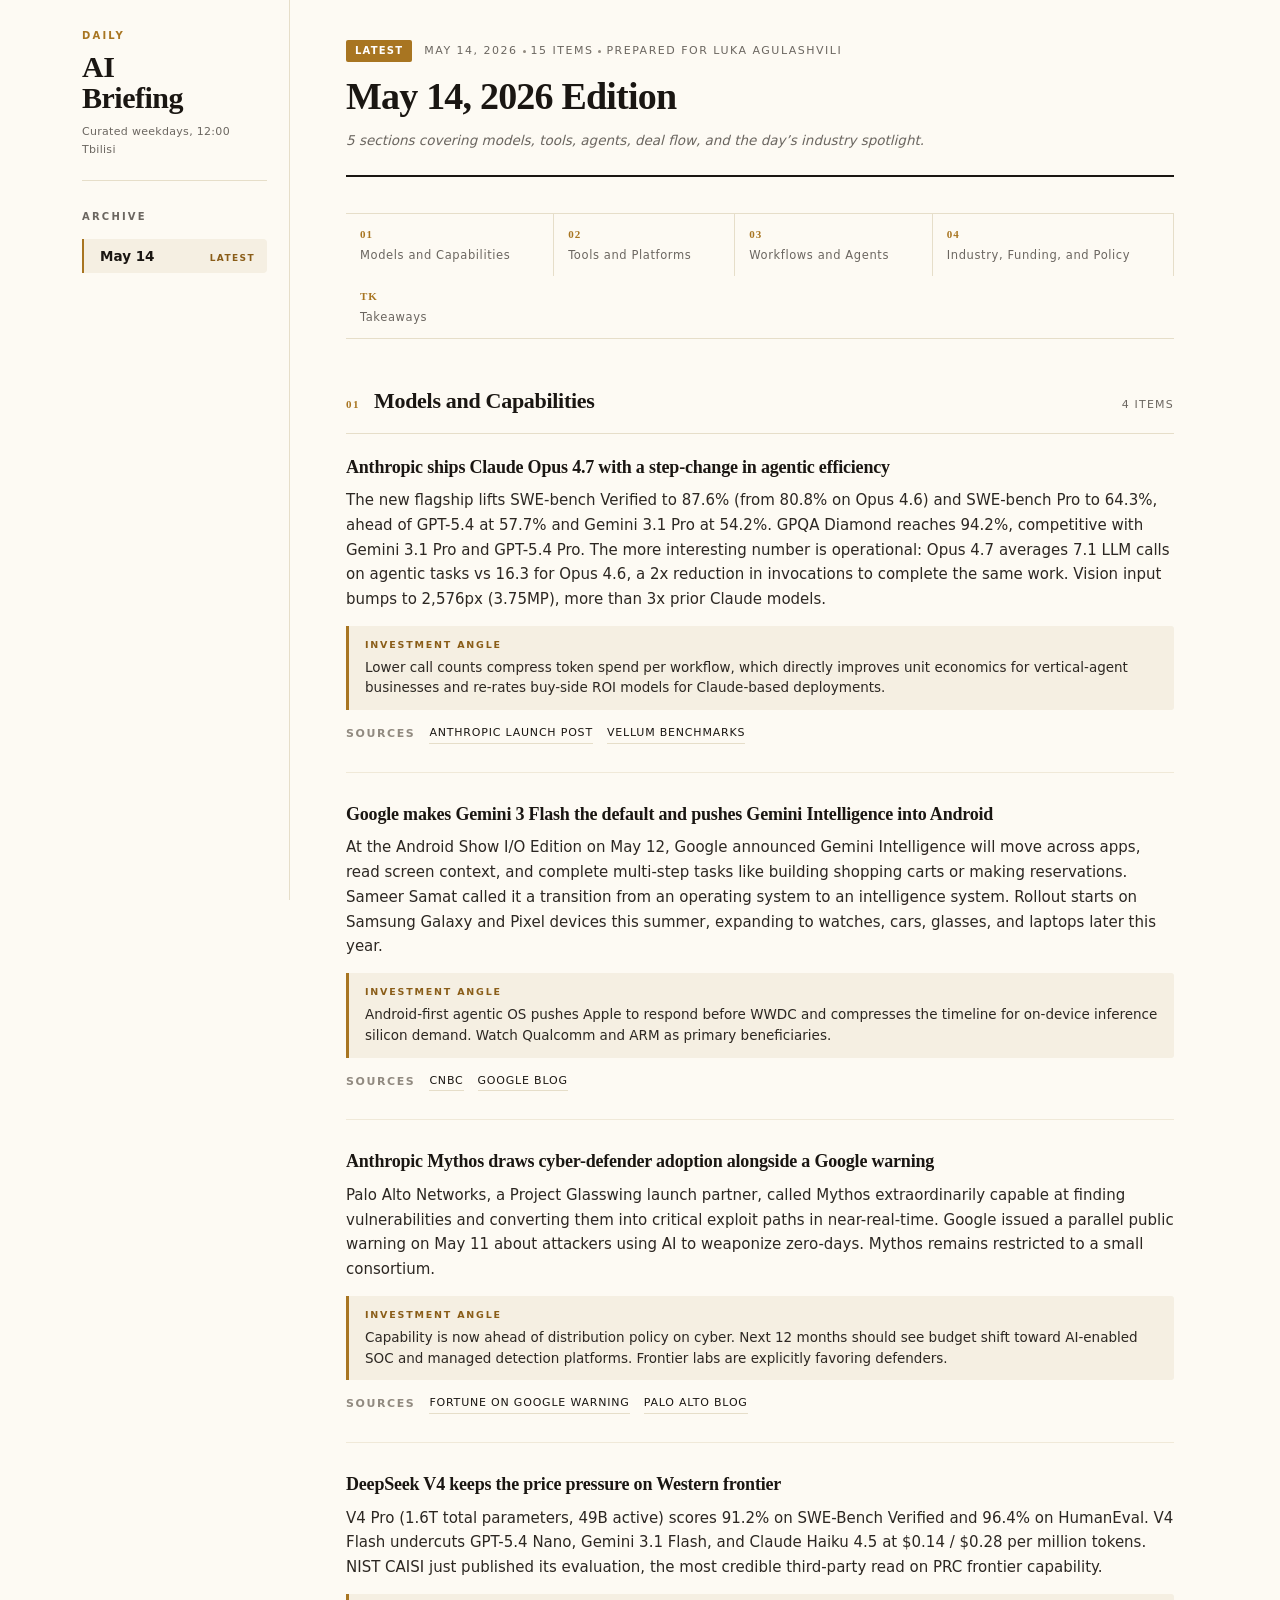
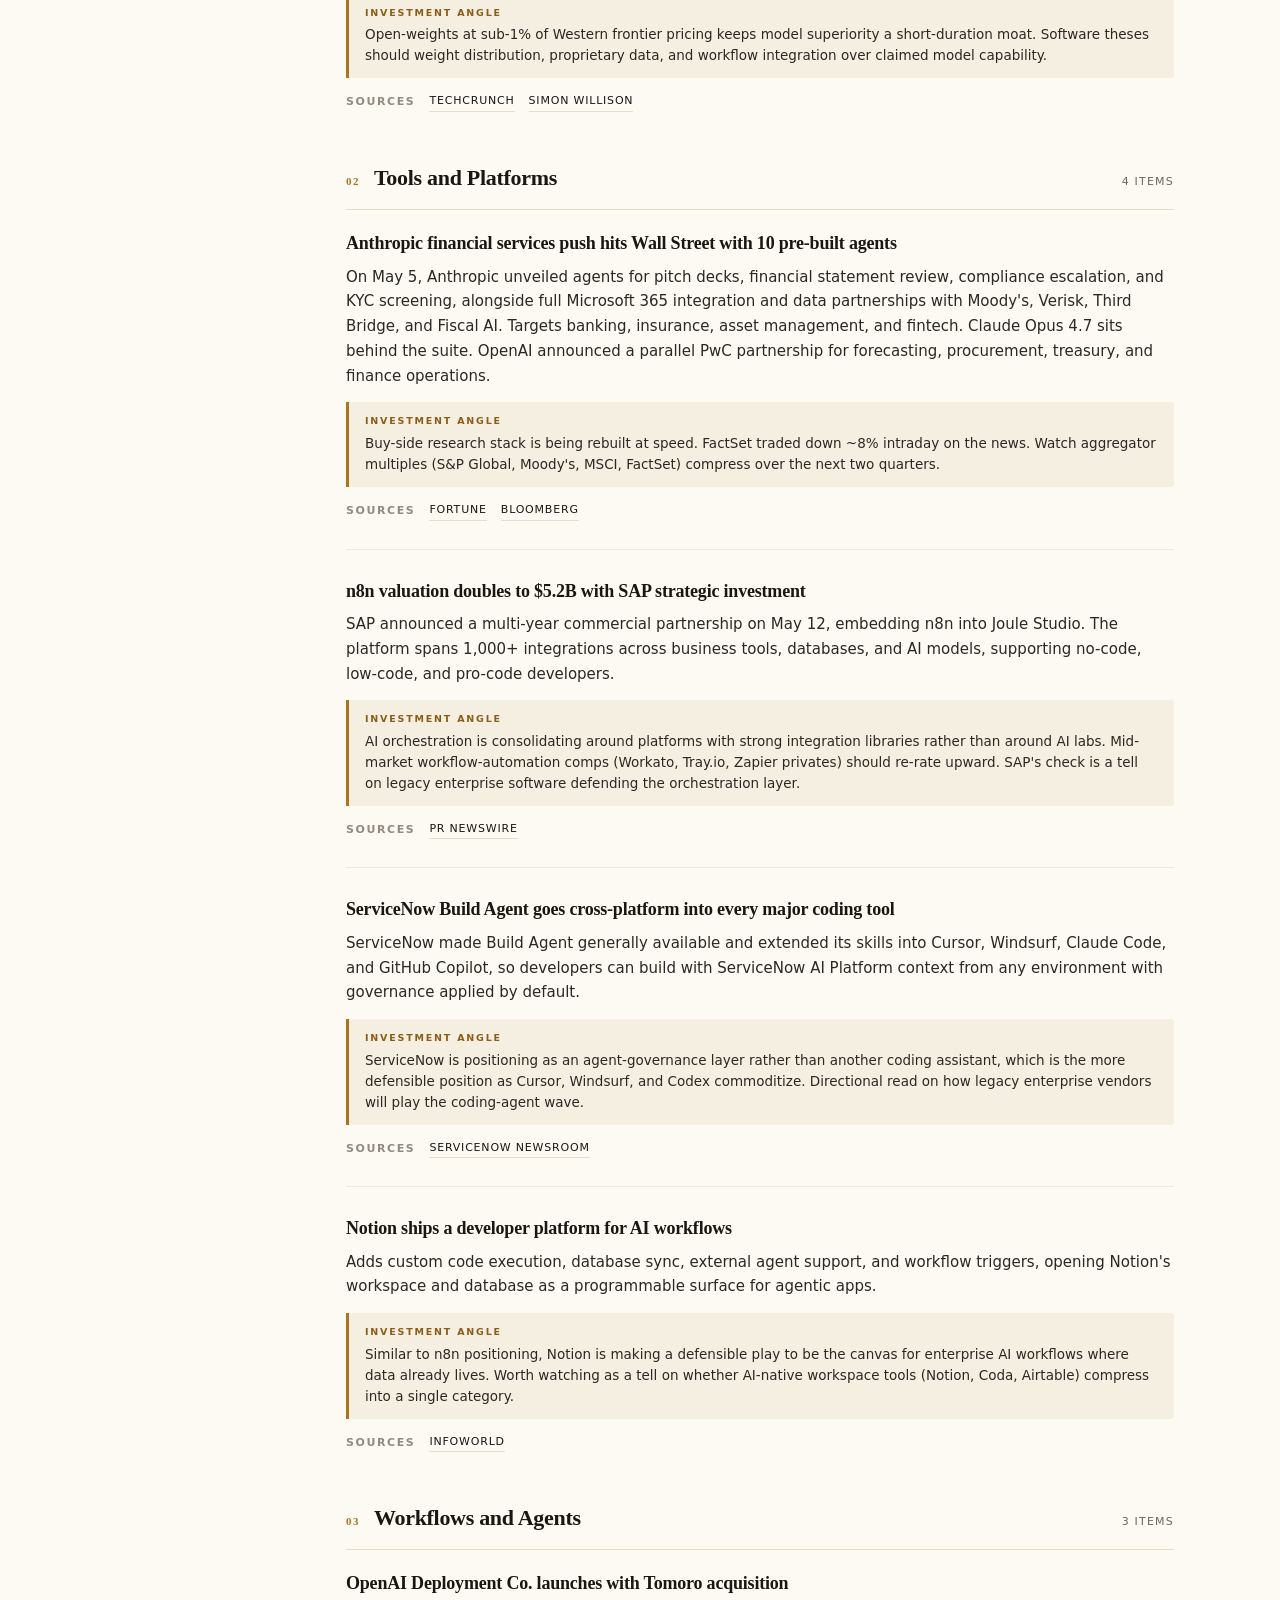
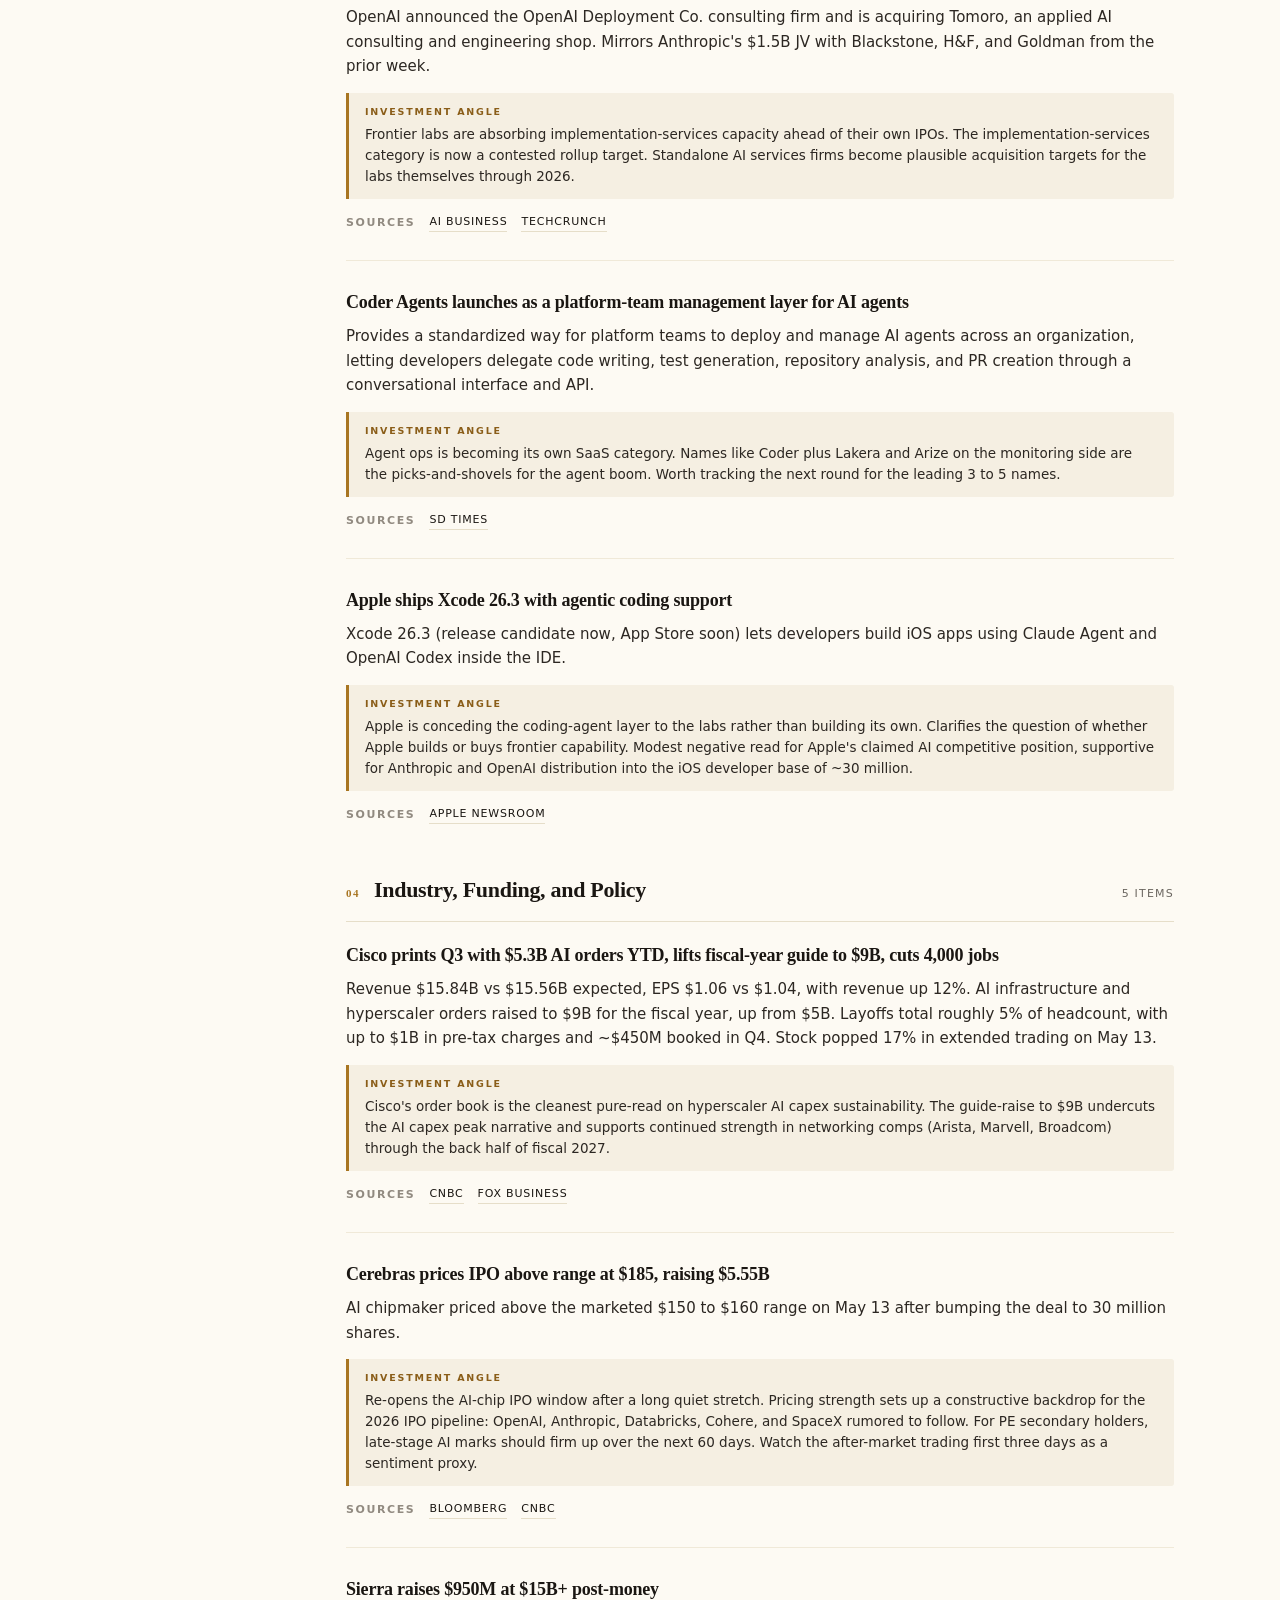
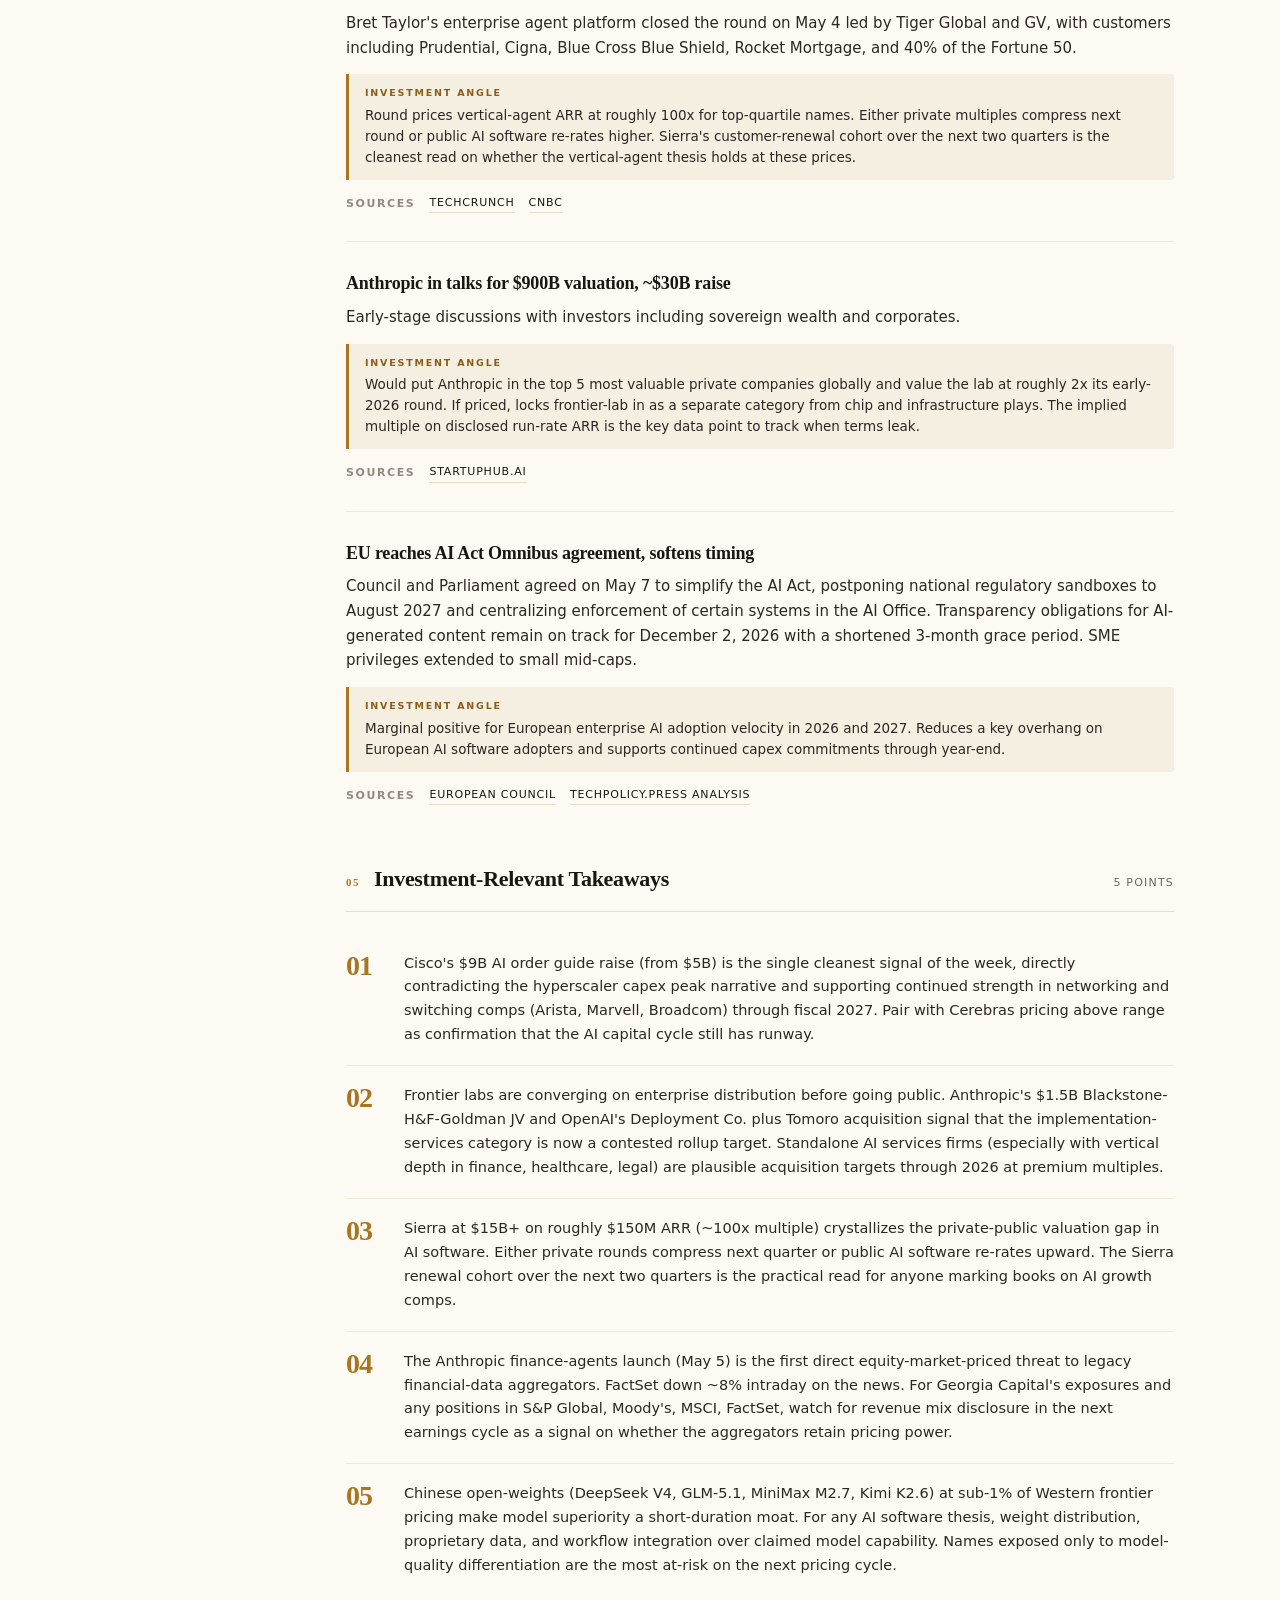
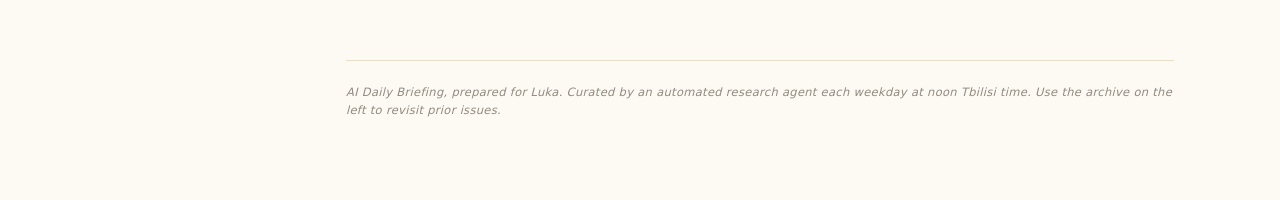
==== index.html @ 4b414570 "Daily AI briefing 2026-05-14 and consolidate repo into scheduled task folder" ====
<!DOCTYPE html><script type="application/json" id="cowork-artifact-meta">
{
  "name": "Ai Daily Briefing",
  "schemaVersion": 1,
  "description": "Live AI Daily Briefing for Luka, Georgia Capital. Renders the most recent briefing (currently May 14, 2026) with sections for Models, Tools, Workflows, Industry/Funding/Policy, and Investment Takeaways. Designed to be updated in-place by the daily scheduled task."
}
</script>
<html lang="en">
<head>
<meta charset="utf-8">
<meta name="viewport" content="width=device-width, initial-scale=1, viewport-fit=cover">
<title>AI Daily Briefing</title>
<style>
:root {
  color-scheme: light;
  --ink: #1a1612;
  --ink-soft: #2c2722;
  --muted: #6b6660;
  --muted-2: #918a80;
  --paper: #fdfaf3;
  --paper-2: #f5efe2;
  --paper-3: #ebe3d0;
  --line: #e6dec9;
  --line-soft: #f0e9d8;
  --accent: #a87521;
  --accent-strong: #8a5d18;
  --accent-soft: #f5e9cf;
  --spotlight-bg: #1a1612;
  --spotlight-ink: #f5efe2;
  --spotlight-muted: #b8b0a0;
  --serif: "Iowan Old Style", "Charter", "Georgia", "Times New Roman", serif;
  --sans: -apple-system, BlinkMacSystemFont, "Segoe UI", "Inter", system-ui, sans-serif;
}
* { box-sizing: border-box; }
html, body { margin: 0; padding: 0; }
body {
  background: var(--paper);
  color: var(--ink);
  font-family: var(--sans);
  font-size: 15px;
  line-height: 1.6;
  -webkit-font-smoothing: antialiased;
  -moz-osx-font-smoothing: grayscale;
}

/* ============================================================
   LAYOUT
   ============================================================ */
.layout {
  display: grid;
  grid-template-columns: 240px 1fr;
  min-height: 100vh;
  max-width: 1180px;
  margin: 0 auto;
}
.sidebar {
  position: sticky;
  top: 0;
  align-self: start;
  height: 100vh;
  padding: 28px 22px 28px 32px;
  border-right: 1px solid var(--line);
  background: var(--paper);
  overflow-y: auto;
}
.main {
  padding: 40px 56px 80px;
  min-width: 0;
}
@media (max-width: 820px) {
  .layout { grid-template-columns: 1fr; }
  .sidebar {
    position: static;
    height: auto;
    border-right: none;
    border-bottom: 1px solid var(--line);
    padding: 18px 20px 12px;
  }
  .main { padding: 22px 20px 56px; }
  .masthead {
    display: flex;
    align-items: center;
    justify-content: space-between;
    gap: 16px;
    padding-bottom: 14px;
    margin-bottom: 14px;
  }
  .masthead-eyebrow { margin-bottom: 4px; }
  .masthead-title { font-size: 20px; line-height: 1; }
  .masthead-title br { display: none; }
  .masthead-sub { display: none; }
  .archive-label {
    flex-shrink: 0;
    margin-bottom: 0;
    align-self: center;
  }
  .archive-section {
    display: flex;
    align-items: center;
    gap: 14px;
  }
}

/* ============================================================
   MASTHEAD
   ============================================================ */
.masthead {
  margin-bottom: 28px;
  padding-bottom: 22px;
  border-bottom: 1px solid var(--line);
}
.masthead-eyebrow {
  font-size: 10px;
  font-weight: 700;
  letter-spacing: 2.2px;
  text-transform: uppercase;
  color: var(--accent);
  margin-bottom: 8px;
}
.masthead-title {
  font-family: var(--serif);
  font-size: 30px;
  line-height: 1.02;
  font-weight: 700;
  letter-spacing: -0.5px;
  color: var(--ink);
}
.masthead-sub {
  font-size: 11px;
  color: var(--muted);
  margin-top: 10px;
  letter-spacing: 0.3px;
}

/* ============================================================
   ARCHIVE LIST
   ============================================================ */
.archive-label {
  font-size: 10px;
  font-weight: 700;
  letter-spacing: 2.2px;
  text-transform: uppercase;
  color: var(--muted);
  margin-bottom: 14px;
}
.archive-list {
  display: flex;
  flex-direction: column;
  gap: 2px;
}
.chip {
  display: flex;
  align-items: baseline;
  justify-content: space-between;
  gap: 8px;
  padding: 9px 12px 9px 16px;
  background: transparent;
  border: none;
  border-left: 2px solid transparent;
  cursor: pointer;
  color: var(--ink-soft);
  font-family: var(--sans);
  font-size: 13.5px;
  text-align: left;
  transition: all 0.15s ease;
  border-radius: 0 4px 4px 0;
}
.chip:hover {
  background: var(--paper-2);
  color: var(--ink);
}
.chip.active {
  background: var(--paper-2);
  border-left-color: var(--accent);
  color: var(--ink);
  font-weight: 600;
}
.chip-date { font-variant-numeric: tabular-nums; }
.chip-tag {
  font-size: 9px;
  letter-spacing: 1.4px;
  text-transform: uppercase;
  color: var(--accent);
  font-weight: 700;
}
.chip.active .chip-tag { color: var(--accent-strong); }
@media (max-width: 820px) {
  .archive-list {
    flex-direction: row;
    flex-wrap: nowrap;
    overflow-x: auto;
    -webkit-overflow-scrolling: touch;
    scrollbar-width: none;
    gap: 2px;
    margin: 0 -20px;
    padding: 0 20px 4px;
  }
  .archive-list::-webkit-scrollbar { display: none; }
  .chip {
    flex-shrink: 0;
    border-left: none;
    border-bottom: 2px solid transparent;
    border-radius: 0;
    padding: 8px 12px;
    min-height: 40px;
    background: transparent;
    gap: 6px;
  }
  .chip:hover { background: transparent; }
  .chip.active {
    border-left: none;
    border-bottom-color: var(--accent);
    background: transparent;
  }
}

/* ============================================================
   ISSUE HEADER
   ============================================================ */
.issue-header {
  margin-bottom: 36px;
  padding-bottom: 24px;
  border-bottom: 2px solid var(--ink);
}
.issue-eyebrow {
  display: flex;
  align-items: center;
  gap: 12px;
  font-size: 11px;
  letter-spacing: 1.5px;
  text-transform: uppercase;
  color: var(--muted);
  margin-bottom: 14px;
}
.badge {
  display: inline-block;
  background: var(--accent);
  color: #fff;
  padding: 3px 9px;
  border-radius: 2px;
  font-size: 10px;
  font-weight: 700;
  letter-spacing: 1.2px;
  text-transform: uppercase;
}
.badge.archive { background: var(--muted-2); }
.dot {
  display: inline-block;
  width: 3px;
  height: 3px;
  background: var(--muted-2);
  border-radius: 50%;
  vertical-align: middle;
}
.issue-title {
  font-family: var(--serif);
  font-size: 38px;
  line-height: 1.1;
  letter-spacing: -0.8px;
  font-weight: 700;
  color: var(--ink);
  margin: 0;
}
.issue-sub {
  margin-top: 12px;
  color: var(--muted);
  font-size: 13.5px;
  font-style: italic;
}

/* ============================================================
   TABLE OF CONTENTS
   ============================================================ */
.toc {
  display: flex;
  flex-wrap: wrap;
  gap: 0;
  margin-bottom: 44px;
  padding: 0;
  border-top: 1px solid var(--line);
  border-bottom: 1px solid var(--line);
}
.toc-link {
  flex: 1 1 auto;
  min-width: 140px;
  padding: 12px 14px;
  font-size: 11.5px;
  letter-spacing: 0.6px;
  color: var(--muted);
  text-decoration: none;
  border-right: 1px solid var(--line);
  transition: all 0.15s ease;
  position: relative;
}
.toc-link:last-child { border-right: none; }
.toc-link:hover {
  background: var(--paper-2);
  color: var(--ink);
}
.toc-num {
  display: block;
  font-family: var(--serif);
  font-size: 11px;
  font-weight: 700;
  color: var(--accent);
  letter-spacing: 1px;
  margin-bottom: 2px;
}
.toc-text { color: inherit; font-weight: 500; }

/* ============================================================
   SECTIONS
   ============================================================ */
.section {
  margin-bottom: 48px;
  scroll-margin-top: 20px;
}
.section-head {
  display: flex;
  align-items: baseline;
  gap: 14px;
  margin-bottom: 22px;
  padding-bottom: 14px;
  border-bottom: 1px solid var(--line);
}
.section-num {
  font-family: var(--serif);
  font-size: 11px;
  font-weight: 700;
  letter-spacing: 1.5px;
  color: var(--accent);
}
.section-title {
  font-family: var(--serif);
  font-size: 22px;
  font-weight: 700;
  letter-spacing: -0.3px;
  color: var(--ink);
  margin: 0;
  flex: 1;
  min-width: 0;
}
.section-count {
  font-family: var(--sans);
  font-size: 11px;
  font-weight: 500;
  letter-spacing: 1.2px;
  text-transform: uppercase;
  color: var(--muted);
}

/* ============================================================
   ITEMS
   ============================================================ */
.item {
  margin-bottom: 30px;
  padding-bottom: 28px;
  border-bottom: 1px solid var(--line-soft);
}
.item:last-child {
  border-bottom: none;
  margin-bottom: 0;
  padding-bottom: 0;
}
.item-headline {
  font-family: var(--serif);
  font-size: 18px;
  line-height: 1.25;
  font-weight: 700;
  letter-spacing: -0.2px;
  color: var(--ink);
  margin-bottom: 10px;
}
.item-summary {
  color: var(--ink-soft);
  font-size: 15px;
  line-height: 1.65;
  margin-bottom: 14px;
}
.angle {
  background: var(--paper-2);
  border-left: 3px solid var(--accent);
  padding: 12px 16px;
  font-size: 13.5px;
  line-height: 1.55;
  color: var(--ink-soft);
  border-radius: 0 3px 3px 0;
}
.angle-label {
  display: block;
  font-size: 9.5px;
  font-weight: 700;
  letter-spacing: 1.8px;
  text-transform: uppercase;
  color: var(--accent-strong);
  margin-bottom: 4px;
}
.sources {
  margin-top: 14px;
  font-size: 11px;
  letter-spacing: 0.8px;
  text-transform: uppercase;
  color: var(--muted);
  display: flex;
  flex-wrap: wrap;
  gap: 14px;
  align-items: center;
}
.sources-label {
  font-weight: 700;
  letter-spacing: 1.6px;
  color: var(--muted-2);
}
.sources a {
  color: var(--ink);
  text-decoration: none;
  border-bottom: 1px solid var(--line);
  padding-bottom: 1px;
  transition: all 0.15s ease;
}
.sources a:hover {
  color: var(--accent);
  border-bottom-color: var(--accent);
}

/* ============================================================
   INDUSTRY SPOTLIGHT
   ============================================================ */
.spotlight-wrap {
  margin: 56px -24px 56px;
  padding: 44px 56px 48px;
  background: var(--spotlight-bg);
  color: var(--spotlight-ink);
  border-radius: 6px;
  position: relative;
  scroll-margin-top: 20px;
}
@media (max-width: 820px) {
  .spotlight-wrap {
    margin: 36px -20px 36px;
    padding: 28px 24px 32px;
    border-radius: 0;
  }
  .spotlight-industry { font-size: 28px; }
  .spotlight-body { font-size: 15px; line-height: 1.65; }
  .spotlight-body p:first-of-type::first-letter { font-size: 42px; }
}
.spotlight-eyebrow {
  display: flex;
  align-items: center;
  gap: 10px;
  font-size: 11px;
  letter-spacing: 2px;
  text-transform: uppercase;
  color: var(--accent-soft);
  font-weight: 700;
  margin-bottom: 14px;
}
.spotlight-eyebrow::after {
  content: "";
  flex: 1;
  height: 1px;
  background: rgba(245, 233, 207, 0.2);
}
.spotlight-industry {
  font-family: var(--serif);
  font-size: 36px;
  line-height: 1.1;
  font-weight: 700;
  letter-spacing: -0.6px;
  color: var(--paper);
  margin: 0 0 10px;
}
.spotlight-meta {
  font-size: 12px;
  letter-spacing: 0.4px;
  color: var(--spotlight-muted);
  font-style: italic;
  margin-bottom: 28px;
}
.spotlight-body {
  font-family: var(--serif);
  font-size: 16px;
  line-height: 1.7;
  color: var(--spotlight-ink);
  max-width: 640px;
}
.spotlight-body p { margin: 0 0 16px; }
.spotlight-body p:last-child { margin-bottom: 0; }
.spotlight-body p:first-of-type::first-letter {
  font-family: var(--serif);
  font-size: 52px;
  line-height: 0.9;
  float: left;
  padding: 4px 10px 0 0;
  color: var(--accent-soft);
  font-weight: 700;
}

/* ============================================================
   TAKEAWAYS
   ============================================================ */
.takeaways-wrap { margin-top: 56px; scroll-margin-top: 20px; }
.takeaway {
  display: flex;
  gap: 18px;
  padding: 18px 0;
  border-bottom: 1px solid var(--line-soft);
}
.takeaway:last-child { border-bottom: none; }
.takeaway-num {
  flex-shrink: 0;
  font-family: var(--serif);
  font-size: 28px;
  font-weight: 700;
  color: var(--accent);
  line-height: 1;
  width: 40px;
  letter-spacing: -1px;
}
.takeaway-text {
  font-size: 14.5px;
  line-height: 1.65;
  color: var(--ink-soft);
}

/* ============================================================
   FOOTER
   ============================================================ */
.footer {
  margin-top: 64px;
  padding-top: 22px;
  border-top: 1px solid var(--line);
  color: var(--muted-2);
  font-size: 11.5px;
  letter-spacing: 0.3px;
  font-style: italic;
}

/* ============================================================
   EMPTY STATE
   ============================================================ */
.empty {
  text-align: center;
  padding: 80px 20px;
  color: var(--muted);
}

/* ============================================================
   TOC (mobile)
   ============================================================ */
@media (max-width: 820px) {
  .toc {
    flex-wrap: nowrap;
    overflow-x: auto;
    -webkit-overflow-scrolling: touch;
    scrollbar-width: none;
    margin: 0 -20px 28px;
    padding: 0 20px;
    border-left: none;
    border-right: none;
  }
  .toc::-webkit-scrollbar { display: none; }
  .toc-link {
    flex: 0 0 auto;
    min-width: 0;
    padding: 12px 14px 12px 0;
    margin-right: 14px;
    border-right: none;
    border-bottom: 2px solid transparent;
  }
  .toc-link:last-child { margin-right: 20px; }
  .toc-link:hover { background: transparent; border-bottom-color: var(--accent-soft); }
  .toc-num { font-size: 10px; margin-bottom: 1px; }
}

/* ============================================================
   SECTION + ITEM (mobile)
   ============================================================ */
@media (max-width: 820px) {
  .issue-header {
    margin-bottom: 24px;
    padding-bottom: 18px;
  }
  .issue-eyebrow {
    flex-wrap: wrap;
    gap: 8px 10px;
    margin-bottom: 12px;
    font-size: 10.5px;
  }
  .issue-title { font-size: 26px; letter-spacing: -0.4px; }
  .issue-sub { font-size: 13px; }
  .section { margin-bottom: 36px; }
  .section-head {
    gap: 10px;
    padding-bottom: 10px;
    margin-bottom: 18px;
  }
  .section-num { font-size: 10.5px; }
  .section-title { font-size: 19px; letter-spacing: -0.2px; }
  .section-count { font-size: 10px; }
  .item { padding-bottom: 22px; margin-bottom: 22px; }
  .item-headline { font-size: 16.5px; line-height: 1.3; }
  .item-summary { font-size: 14.5px; line-height: 1.6; }
  .angle { font-size: 13px; padding: 11px 14px; }
  .sources { gap: 10px 14px; font-size: 10.5px; }
  .takeaway { padding: 14px 0; gap: 14px; }
  .takeaway-num { font-size: 24px; width: 32px; }
  .takeaway-text { font-size: 13.5px; line-height: 1.6; }
}

/* ============================================================
   PHONE
   ============================================================ */
@media (max-width: 480px) {
  body { font-size: 14.5px; }
  .sidebar { padding: 14px 16px 8px; }
  .main { padding: 18px 16px 48px; }
  .archive-list { margin: 0 -16px; padding: 0 16px 4px; }
  .masthead-title { font-size: 18px; }
  .masthead-eyebrow { font-size: 9.5px; letter-spacing: 2px; }
  .issue-header { margin-bottom: 22px; padding-bottom: 16px; }
  .issue-eyebrow .dot { display: none; }
  .issue-title { font-size: 23px; }
  .issue-sub { font-size: 12.5px; }
  .toc { margin: 0 -16px 24px; padding: 0 16px; }
  .toc-link { padding: 10px 12px 10px 0; margin-right: 12px; }
  .section { margin-bottom: 32px; }
  .section-head { flex-wrap: wrap; }
  .section-count { flex-basis: 100%; order: 3; }
  .section-title { font-size: 18px; }
  .item-headline { font-size: 15.5px; }
  .item-summary { font-size: 14px; }
  .angle { font-size: 12.5px; padding: 10px 12px; }
  .angle-label { font-size: 9px; margin-bottom: 3px; }
  .sources { flex-direction: column; align-items: flex-start; gap: 6px; }
  .spotlight-wrap {
    margin: 28px -16px 28px;
    padding: 22px 18px 26px;
  }
  .spotlight-industry { font-size: 24px; }
  .spotlight-meta { margin-bottom: 20px; font-size: 11.5px; }
  .spotlight-body { font-size: 14.5px; }
  .spotlight-body p:first-of-type::first-letter {
    font-size: 36px;
    padding: 2px 8px 0 0;
  }
  .takeaway { padding: 12px 0; gap: 12px; }
  .takeaway-num { font-size: 22px; width: 28px; }
  .takeaway-text { font-size: 13.5px; }
  .footer { margin-top: 44px; font-size: 10.5px; }
}
</style>
</head>
<body>
<div class="layout">

  <aside class="sidebar">
    <div class="masthead">
      <div class="masthead-eyebrow">Daily</div>
      <div class="masthead-title">AI<br>Briefing</div>
      <div class="masthead-sub">Curated weekdays, 12:00 Tbilisi</div>
    </div>
    <div class="archive-section">
      <div class="archive-label">Archive</div>
      <div id="chips" class="archive-list"></div>
    </div>
  </aside>

  <main class="main">
    <header class="issue-header">
      <div class="issue-eyebrow">
        <span class="badge" id="badge">Latest</span>
        <span id="meta-text">Loading...</span>
      </div>
      <h1 class="issue-title" id="issue-title">AI Daily Briefing</h1>
      <div class="issue-sub" id="issue-sub"></div>
    </header>

    <nav id="toc" class="toc"></nav>

    <div id="briefing"></div>

    <footer class="footer">
      AI Daily Briefing, prepared for Luka. Curated by an automated research agent each weekday at noon Tbilisi time. Use the archive on the left to revisit prior issues.
    </footer>
  </main>

</div>

<script>
// === BRIEFINGS_DATA_START ===
// Each daily run prepends a new entry to this array. Newest first.
const briefings = [
  {
    date: "2026-05-14",
    display_date: "May 14, 2026",
    prepared_for: "Luka Agulashvili",
    item_count: 15,
    sections: [
      {
        title: "Models and Capabilities",
        items: [
          {
            headline: "Anthropic ships Claude Opus 4.7 with a step-change in agentic efficiency",
            summary: "The new flagship lifts SWE-bench Verified to 87.6% (from 80.8% on Opus 4.6) and SWE-bench Pro to 64.3%, ahead of GPT-5.4 at 57.7% and Gemini 3.1 Pro at 54.2%. GPQA Diamond reaches 94.2%, competitive with Gemini 3.1 Pro and GPT-5.4 Pro. The more interesting number is operational: Opus 4.7 averages 7.1 LLM calls on agentic tasks vs 16.3 for Opus 4.6, a 2x reduction in invocations to complete the same work. Vision input bumps to 2,576px (3.75MP), more than 3x prior Claude models.",
            angle: "Lower call counts compress token spend per workflow, which directly improves unit economics for vertical-agent businesses and re-rates buy-side ROI models for Claude-based deployments.",
            sources: [
              { title: "Anthropic launch post", url: "https://www.anthropic.com/news/claude-opus-4-7" },
              { title: "Vellum benchmarks", url: "https://www.vellum.ai/blog/claude-opus-4-7-benchmarks-explained" }
            ]
          },
          {
            headline: "Google makes Gemini 3 Flash the default and pushes Gemini Intelligence into Android",
            summary: "At the Android Show I/O Edition on May 12, Google announced Gemini Intelligence will move across apps, read screen context, and complete multi-step tasks like building shopping carts or making reservations. Sameer Samat called it a transition from an operating system to an intelligence system. Rollout starts on Samsung Galaxy and Pixel devices this summer, expanding to watches, cars, glasses, and laptops later this year.",
            angle: "Android-first agentic OS pushes Apple to respond before WWDC and compresses the timeline for on-device inference silicon demand. Watch Qualcomm and ARM as primary beneficiaries.",
            sources: [
              { title: "CNBC", url: "https://www.cnbc.com/2026/05/12/google-races-put-gemini-at-center-of-android-before-apples-ai-reboot.html" },
              { title: "Google blog", url: "https://blog.google/products-and-platforms/platforms/android/android-show-io-edition-2026/" }
            ]
          },
          {
            headline: "Anthropic Mythos draws cyber-defender adoption alongside a Google warning",
            summary: "Palo Alto Networks, a Project Glasswing launch partner, called Mythos extraordinarily capable at finding vulnerabilities and converting them into critical exploit paths in near-real-time. Google issued a parallel public warning on May 11 about attackers using AI to weaponize zero-days. Mythos remains restricted to a small consortium.",
            angle: "Capability is now ahead of distribution policy on cyber. Next 12 months should see budget shift toward AI-enabled SOC and managed detection platforms. Frontier labs are explicitly favoring defenders.",
            sources: [
              { title: "Fortune on Google warning", url: "https://fortune.com/2026/05/11/google-catches-hackers-cybersecurity-warning-ai-anthropic-mythos/" },
              { title: "Palo Alto blog", url: "https://www.paloaltonetworks.com/blog/2026/05/defenders-guide-frontier-ai-impact-cybersecurity-may-2026-update/" }
            ]
          },
          {
            headline: "DeepSeek V4 keeps the price pressure on Western frontier",
            summary: "V4 Pro (1.6T total parameters, 49B active) scores 91.2% on SWE-Bench Verified and 96.4% on HumanEval. V4 Flash undercuts GPT-5.4 Nano, Gemini 3.1 Flash, and Claude Haiku 4.5 at $0.14 / $0.28 per million tokens. NIST CAISI just published its evaluation, the most credible third-party read on PRC frontier capability.",
            angle: "Open-weights at sub-1% of Western frontier pricing keeps model superiority a short-duration moat. Software theses should weight distribution, proprietary data, and workflow integration over claimed model capability.",
            sources: [
              { title: "TechCrunch", url: "https://techcrunch.com/2026/04/24/deepseek-previews-new-ai-model-that-closes-the-gap-with-frontier-models/" },
              { title: "Simon Willison", url: "https://simonwillison.net/2026/Apr/24/deepseek-v4/" }
            ]
          }
        ]
      },
      {
        title: "Tools and Platforms",
        items: [
          {
            headline: "Anthropic financial services push hits Wall Street with 10 pre-built agents",
            summary: "On May 5, Anthropic unveiled agents for pitch decks, financial statement review, compliance escalation, and KYC screening, alongside full Microsoft 365 integration and data partnerships with Moody's, Verisk, Third Bridge, and Fiscal AI. Targets banking, insurance, asset management, and fintech. Claude Opus 4.7 sits behind the suite. OpenAI announced a parallel PwC partnership for forecasting, procurement, treasury, and finance operations.",
            angle: "Buy-side research stack is being rebuilt at speed. FactSet traded down ~8% intraday on the news. Watch aggregator multiples (S&P Global, Moody's, MSCI, FactSet) compress over the next two quarters.",
            sources: [
              { title: "Fortune", url: "https://fortune.com/2026/05/05/anthropic-wall-street-financial-services-agents-jamie-dimon/" },
              { title: "Bloomberg", url: "https://www.bloomberg.com/news/articles/2026-05-05/anthropic-unveils-ai-agents-to-field-financial-services-tasks" }
            ]
          },
          {
            headline: "n8n valuation doubles to $5.2B with SAP strategic investment",
            summary: "SAP announced a multi-year commercial partnership on May 12, embedding n8n into Joule Studio. The platform spans 1,000+ integrations across business tools, databases, and AI models, supporting no-code, low-code, and pro-code developers.",
            angle: "AI orchestration is consolidating around platforms with strong integration libraries rather than around AI labs. Mid-market workflow-automation comps (Workato, Tray.io, Zapier privates) should re-rate upward. SAP's check is a tell on legacy enterprise software defending the orchestration layer.",
            sources: [
              { title: "PR Newswire", url: "https://www.prnewswire.com/news-releases/n8n-valuation-doubles-to-5-2bn-as-sap-makes-strategic-investment-and-plans-to-embed-the-ai-platform-into-joule-studio-302767222.html" }
            ]
          },
          {
            headline: "ServiceNow Build Agent goes cross-platform into every major coding tool",
            summary: "ServiceNow made Build Agent generally available and extended its skills into Cursor, Windsurf, Claude Code, and GitHub Copilot, so developers can build with ServiceNow AI Platform context from any environment with governance applied by default.",
            angle: "ServiceNow is positioning as an agent-governance layer rather than another coding assistant, which is the more defensible position as Cursor, Windsurf, and Codex commoditize. Directional read on how legacy enterprise vendors will play the coding-agent wave.",
            sources: [
              { title: "ServiceNow newsroom", url: "https://newsroom.servicenow.com/press-releases/details/2026/ServiceNow-Build-Agent-now-works-inside-every-major-AI-coding-tool-governed-by-default/default.aspx" }
            ]
          },
          {
            headline: "Notion ships a developer platform for AI workflows",
            summary: "Adds custom code execution, database sync, external agent support, and workflow triggers, opening Notion's workspace and database as a programmable surface for agentic apps.",
            angle: "Similar to n8n positioning, Notion is making a defensible play to be the canvas for enterprise AI workflows where data already lives. Worth watching as a tell on whether AI-native workspace tools (Notion, Coda, Airtable) compress into a single category.",
            sources: [
              { title: "InfoWorld", url: "https://www.infoworld.com/article/4171166/notion-courts-developers-with-platform-for-ai-agents-and-workflow-automation.html" }
            ]
          }
        ]
      },
      {
        title: "Workflows and Agents",
        items: [
          {
            headline: "OpenAI Deployment Co. launches with Tomoro acquisition",
            summary: "OpenAI announced the OpenAI Deployment Co. consulting firm and is acquiring Tomoro, an applied AI consulting and engineering shop. Mirrors Anthropic's $1.5B JV with Blackstone, H&F, and Goldman from the prior week.",
            angle: "Frontier labs are absorbing implementation-services capacity ahead of their own IPOs. The implementation-services category is now a contested rollup target. Standalone AI services firms become plausible acquisition targets for the labs themselves through 2026.",
            sources: [
              { title: "AI Business", url: "https://aibusiness.com/generative-ai/openai-launches-ai-consulting-company-anthropic" },
              { title: "TechCrunch", url: "https://techcrunch.com/2026/05/04/anthropic-and-openai-are-both-launching-joint-ventures-for-enterprise-ai-services/" }
            ]
          },
          {
            headline: "Coder Agents launches as a platform-team management layer for AI agents",
            summary: "Provides a standardized way for platform teams to deploy and manage AI agents across an organization, letting developers delegate code writing, test generation, repository analysis, and PR creation through a conversational interface and API.",
            angle: "Agent ops is becoming its own SaaS category. Names like Coder plus Lakera and Arize on the monitoring side are the picks-and-shovels for the agent boom. Worth tracking the next round for the leading 3 to 5 names.",
            sources: [
              { title: "SD Times", url: "https://sdtimes.com/ai/may-8-2026-ai-updates-from-the-past-week-coder-agents-launch-snyk-claude-partnership-opsera-cursor-partnership-and-more/" }
            ]
          },
          {
            headline: "Apple ships Xcode 26.3 with agentic coding support",
            summary: "Xcode 26.3 (release candidate now, App Store soon) lets developers build iOS apps using Claude Agent and OpenAI Codex inside the IDE.",
            angle: "Apple is conceding the coding-agent layer to the labs rather than building its own. Clarifies the question of whether Apple builds or buys frontier capability. Modest negative read for Apple's claimed AI competitive position, supportive for Anthropic and OpenAI distribution into the iOS developer base of ~30 million.",
            sources: [
              { title: "Apple newsroom", url: "https://www.apple.com/newsroom/2026/02/xcode-26-point-3-unlocks-the-power-of-agentic-coding/" }
            ]
          }
        ]
      },
      {
        title: "Industry, Funding, and Policy",
        items: [
          {
            headline: "Cisco prints Q3 with $5.3B AI orders YTD, lifts fiscal-year guide to $9B, cuts 4,000 jobs",
            summary: "Revenue $15.84B vs $15.56B expected, EPS $1.06 vs $1.04, with revenue up 12%. AI infrastructure and hyperscaler orders raised to $9B for the fiscal year, up from $5B. Layoffs total roughly 5% of headcount, with up to $1B in pre-tax charges and ~$450M booked in Q4. Stock popped 17% in extended trading on May 13.",
            angle: "Cisco's order book is the cleanest pure-read on hyperscaler AI capex sustainability. The guide-raise to $9B undercuts the AI capex peak narrative and supports continued strength in networking comps (Arista, Marvell, Broadcom) through the back half of fiscal 2027.",
            sources: [
              { title: "CNBC", url: "https://www.cnbc.com/2026/05/13/cisco-csco-q3-earnings-report-2026.html" },
              { title: "Fox Business", url: "https://www.foxbusiness.com/technology/cisco-cut-thousands-jobs-ai-push-accelerates-earnings-beat" }
            ]
          },
          {
            headline: "Cerebras prices IPO above range at $185, raising $5.55B",
            summary: "AI chipmaker priced above the marketed $150 to $160 range on May 13 after bumping the deal to 30 million shares.",
            angle: "Re-opens the AI-chip IPO window after a long quiet stretch. Pricing strength sets up a constructive backdrop for the 2026 IPO pipeline: OpenAI, Anthropic, Databricks, Cohere, and SpaceX rumored to follow. For PE secondary holders, late-stage AI marks should firm up over the next 60 days. Watch the after-market trading first three days as a sentiment proxy.",
            sources: [
              { title: "Bloomberg", url: "https://www.bloomberg.com/news/articles/2026-05-13/ai-chipmaker-cerebras-said-poised-to-price-ipo-at-185-per-share" },
              { title: "CNBC", url: "https://www.cnbc.com/2026/05/13/cerebras-prices-ipo-above-expected-range-wall-street-expects-ai-flood.html" }
            ]
          },
          {
            headline: "Sierra raises $950M at $15B+ post-money",
            summary: "Bret Taylor's enterprise agent platform closed the round on May 4 led by Tiger Global and GV, with customers including Prudential, Cigna, Blue Cross Blue Shield, Rocket Mortgage, and 40% of the Fortune 50.",
            angle: "Round prices vertical-agent ARR at roughly 100x for top-quartile names. Either private multiples compress next round or public AI software re-rates higher. Sierra's customer-renewal cohort over the next two quarters is the cleanest read on whether the vertical-agent thesis holds at these prices.",
            sources: [
              { title: "TechCrunch", url: "https://techcrunch.com/2026/05/04/sierra-raises-950m-as-the-race-to-own-enterprise-ai-gets-serious/" },
              { title: "CNBC", url: "https://www.cnbc.com/2026/05/04/bret-taylor-sierra-fundraise-openai.html" }
            ]
          },
          {
            headline: "Anthropic in talks for $900B valuation, ~$30B raise",
            summary: "Early-stage discussions with investors including sovereign wealth and corporates.",
            angle: "Would put Anthropic in the top 5 most valuable private companies globally and value the lab at roughly 2x its early-2026 round. If priced, locks frontier-lab in as a separate category from chip and infrastructure plays. The implied multiple on disclosed run-rate ARR is the key data point to track when terms leak.",
            sources: [
              { title: "StartupHub.ai", url: "https://www.startuphub.ai/ai-news/startup-news/2026/anthropic-eyes-900b-valuation-in-massive-funding-talks" }
            ]
          },
          {
            headline: "EU reaches AI Act Omnibus agreement, softens timing",
            summary: "Council and Parliament agreed on May 7 to simplify the AI Act, postponing national regulatory sandboxes to August 2027 and centralizing enforcement of certain systems in the AI Office. Transparency obligations for AI-generated content remain on track for December 2, 2026 with a shortened 3-month grace period. SME privileges extended to small mid-caps.",
            angle: "Marginal positive for European enterprise AI adoption velocity in 2026 and 2027. Reduces a key overhang on European AI software adopters and supports continued capex commitments through year-end.",
            sources: [
              { title: "European Council", url: "https://www.consilium.europa.eu/en/press/press-releases/2026/05/07/artificial-intelligence-council-and-parliament-agree-to-simplify-and-streamline-rules/" },
              { title: "TechPolicy.Press analysis", url: "https://www.techpolicy.press/what-the-eu-ai-omnibus-deal-changes-for-the-ai-act-and-what-lies-ahead/" }
            ]
          }
        ]
      }
    ],
    takeaways: [
      "Cisco's $9B AI order guide raise (from $5B) is the single cleanest signal of the week, directly contradicting the hyperscaler capex peak narrative and supporting continued strength in networking and switching comps (Arista, Marvell, Broadcom) through fiscal 2027. Pair with Cerebras pricing above range as confirmation that the AI capital cycle still has runway.",
      "Frontier labs are converging on enterprise distribution before going public. Anthropic's $1.5B Blackstone-H&F-Goldman JV and OpenAI's Deployment Co. plus Tomoro acquisition signal that the implementation-services category is now a contested rollup target. Standalone AI services firms (especially with vertical depth in finance, healthcare, legal) are plausible acquisition targets through 2026 at premium multiples.",
      "Sierra at $15B+ on roughly $150M ARR (~100x multiple) crystallizes the private-public valuation gap in AI software. Either private rounds compress next quarter or public AI software re-rates upward. The Sierra renewal cohort over the next two quarters is the practical read for anyone marking books on AI growth comps.",
      "The Anthropic finance-agents launch (May 5) is the first direct equity-market-priced threat to legacy financial-data aggregators. FactSet down ~8% intraday on the news. For Georgia Capital's exposures and any positions in S&P Global, Moody's, MSCI, FactSet, watch for revenue mix disclosure in the next earnings cycle as a signal on whether the aggregators retain pricing power.",
      "Chinese open-weights (DeepSeek V4, GLM-5.1, MiniMax M2.7, Kimi K2.6) at sub-1% of Western frontier pricing make model superiority a short-duration moat. For any AI software thesis, weight distribution, proprietary data, and workflow integration over claimed model capability. Names exposed only to model-quality differentiation are the most at-risk on the next pricing cycle."
    ]
  }
];
// === BRIEFINGS_DATA_END ===

let activeIndex = 0;

function escape(s) {
  if (s === null || s === undefined) return '';
  return String(s).replace(/[<>&"']/g, function(c) {
    return { '<':'&lt;', '>':'&gt;', '&':'&amp;', '"':'&quot;', "'":'&#39;' }[c];
  });
}

function pad2(n) { return n < 10 ? '0' + n : '' + n; }

function formatChipDate(b) {
  if (b.display_date) {
    return b.display_date.replace(/, \d{4}$/, '');
  }
  return b.date;
}

function slugify(s) {
  return String(s).toLowerCase().replace(/[^a-z0-9]+/g, '-').replace(/^-|-$/g, '');
}

function renderChips() {
  const html = briefings.map(function(b, i) {
    const isLatest = i === 0;
    const isActive = i === activeIndex;
    return '<button class="chip' + (isActive ? ' active' : '') + '" data-idx="' + i + '">' +
      '<span class="chip-date">' + escape(formatChipDate(b)) + '</span>' +
      (isLatest ? '<span class="chip-tag">Latest</span>' : '') +
      '</button>';
  }).join('');
  const chips = document.getElementById('chips');
  chips.innerHTML = html;
  chips.querySelectorAll('.chip').forEach(function(el) {
    el.addEventListener('click', function() {
      activeIndex = parseInt(el.getAttribute('data-idx'), 10);
      try { localStorage.setItem('briefing_active_date', briefings[activeIndex].date); } catch (e) {}
      renderAll();
    });
  });
}

function renderHeader() {
  const b = briefings[activeIndex];
  const badge = document.getElementById('badge');
  badge.textContent = activeIndex === 0 ? 'Latest' : 'Archive';
  badge.className = 'badge' + (activeIndex === 0 ? '' : ' archive');
  document.getElementById('meta-text').innerHTML =
    escape(b.display_date || b.date) + ' <span class="dot"></span> ' +
    (b.item_count || countItems(b)) + ' items' +
    (b.prepared_for ? ' <span class="dot"></span> Prepared for ' + escape(b.prepared_for) : '');
  document.getElementById('issue-title').textContent =
    (b.display_date || b.date) + ' Edition';
  const totalSections = (b.sections || []).length + (b.spotlight ? 1 : 0) + (b.takeaways && b.takeaways.length ? 1 : 0);
  document.getElementById('issue-sub').textContent =
    totalSections + ' sections covering models, tools, agents, deal flow, and the day’s industry spotlight.';
}

function countItems(b) {
  return b.sections.reduce(function(n, s) { return n + s.items.length; }, 0);
}

function renderToc() {
  const b = briefings[activeIndex];
  const toc = document.getElementById('toc');
  if (!b || !b.sections) { toc.innerHTML = ''; return; }
  let parts = [];
  b.sections.forEach(function(s, i) {
    parts.push(
      '<a class="toc-link" href="#sec-' + slugify(s.title) + '">' +
      '<span class="toc-num">' + pad2(i + 1) + '</span>' +
      '<span class="toc-text">' + escape(s.title) + '</span>' +
      '</a>'
    );
  });
  if (b.spotlight && b.spotlight.industry) {
    parts.push(
      '<a class="toc-link" href="#spotlight">' +
      '<span class="toc-num">SP</span>' +
      '<span class="toc-text">Spotlight · ' + escape(b.spotlight.industry) + '</span>' +
      '</a>'
    );
  }
  if (b.takeaways && b.takeaways.length) {
    parts.push(
      '<a class="toc-link" href="#takeaways">' +
      '<span class="toc-num">TK</span>' +
      '<span class="toc-text">Takeaways</span>' +
      '</a>'
    );
  }
  toc.innerHTML = parts.join('');
}

function renderBriefing() {
  const b = briefings[activeIndex];
  if (!b) {
    document.getElementById('briefing').innerHTML = '<div class="empty">No briefing selected.</div>';
    return;
  }
  let html = '';
  (b.sections || []).forEach(function(section, sIdx) {
    html += '<section class="section" id="sec-' + slugify(section.title) + '">';
    html += '<div class="section-head">';
    html += '<div class="section-num">' + pad2(sIdx + 1) + '</div>';
    html += '<h2 class="section-title">' + escape(section.title) + '</h2>';
    html += '<div class="section-count">' + section.items.length + ' items</div>';
    html += '</div>';
    section.items.forEach(function(item) {
      html += '<article class="item">';
      html += '<h3 class="item-headline">' + escape(item.headline) + '</h3>';
      html += '<div class="item-summary">' + escape(item.summary) + '</div>';
      if (item.angle) {
        html += '<div class="angle"><span class="angle-label">Investment angle</span>' + escape(item.angle) + '</div>';
      }
      if (item.sources && item.sources.length) {
        html += '<div class="sources"><span class="sources-label">Sources</span>';
        html += item.sources.map(function(s) {
          return '<a href="' + escape(s.url) + '" target="_blank" rel="noopener">' + escape(s.title) + '</a>';
        }).join('');
        html += '</div>';
      }
      html += '</article>';
    });
    html += '</section>';
  });
  if (b.spotlight && b.spotlight.industry) {
    html += '<section class="spotlight-wrap" id="spotlight">';
    html += '<div class="spotlight-eyebrow">Industry Spotlight</div>';
    html += '<h2 class="spotlight-industry">' + escape(b.spotlight.industry) + '</h2>';
    html += '<div class="spotlight-meta">Rotating sector deep-read · ' + escape(b.display_date || b.date) + '</div>';
    html += '<div class="spotlight-body">';
    const paras = Array.isArray(b.spotlight.body) ? b.spotlight.body : [b.spotlight.body];
    paras.forEach(function(p) { html += '<p>' + escape(p) + '</p>'; });
    html += '</div></section>';
  }
  if (b.takeaways && b.takeaways.length) {
    html += '<section class="takeaways-wrap" id="takeaways">';
    html += '<div class="section-head">';
    html += '<div class="section-num">' + pad2((b.sections || []).length + 1) + '</div>';
    html += '<h2 class="section-title">Investment-Relevant Takeaways</h2>';
    html += '<div class="section-count">' + b.takeaways.length + ' points</div>';
    html += '</div>';
    b.takeaways.forEach(function(t, i) {
      html += '<div class="takeaway">';
      html += '<div class="takeaway-num">' + pad2(i + 1) + '</div>';
      html += '<div class="takeaway-text">' + escape(t) + '</div>';
      html += '</div>';
    });
    html += '</section>';
  }
  document.getElementById('briefing').innerHTML = html;
  window.scrollTo({ top: 0, behavior: 'smooth' });
}

function renderAll() {
  renderChips();
  renderHeader();
  renderToc();
  renderBriefing();
}

// Restore last viewed date on load (defaults to latest)
try {
  const saved = localStorage.getItem('briefing_active_date');
  if (saved) {
    const idx = briefings.findIndex(function(b) { return b.date === saved; });
    if (idx >= 0) activeIndex = idx;
  }
} catch (e) {}

renderAll();
</script>

</body>
</html>
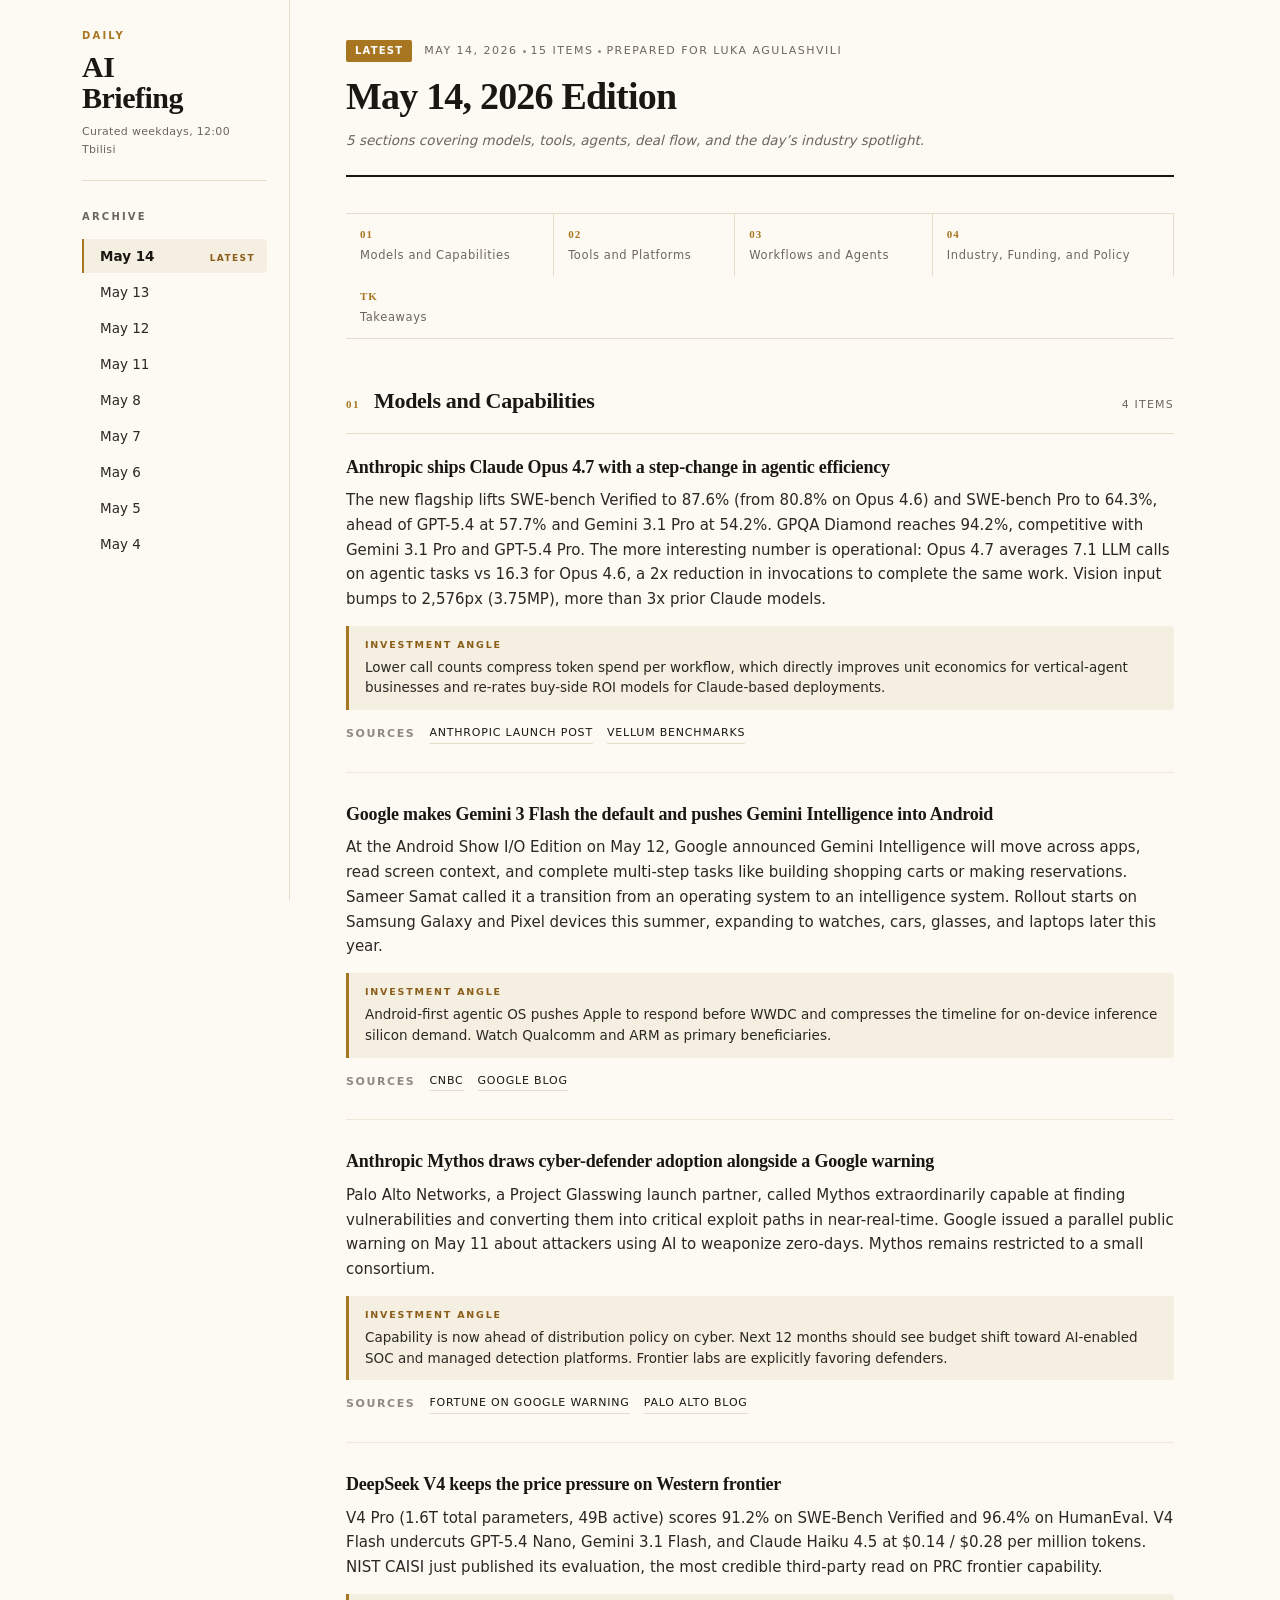
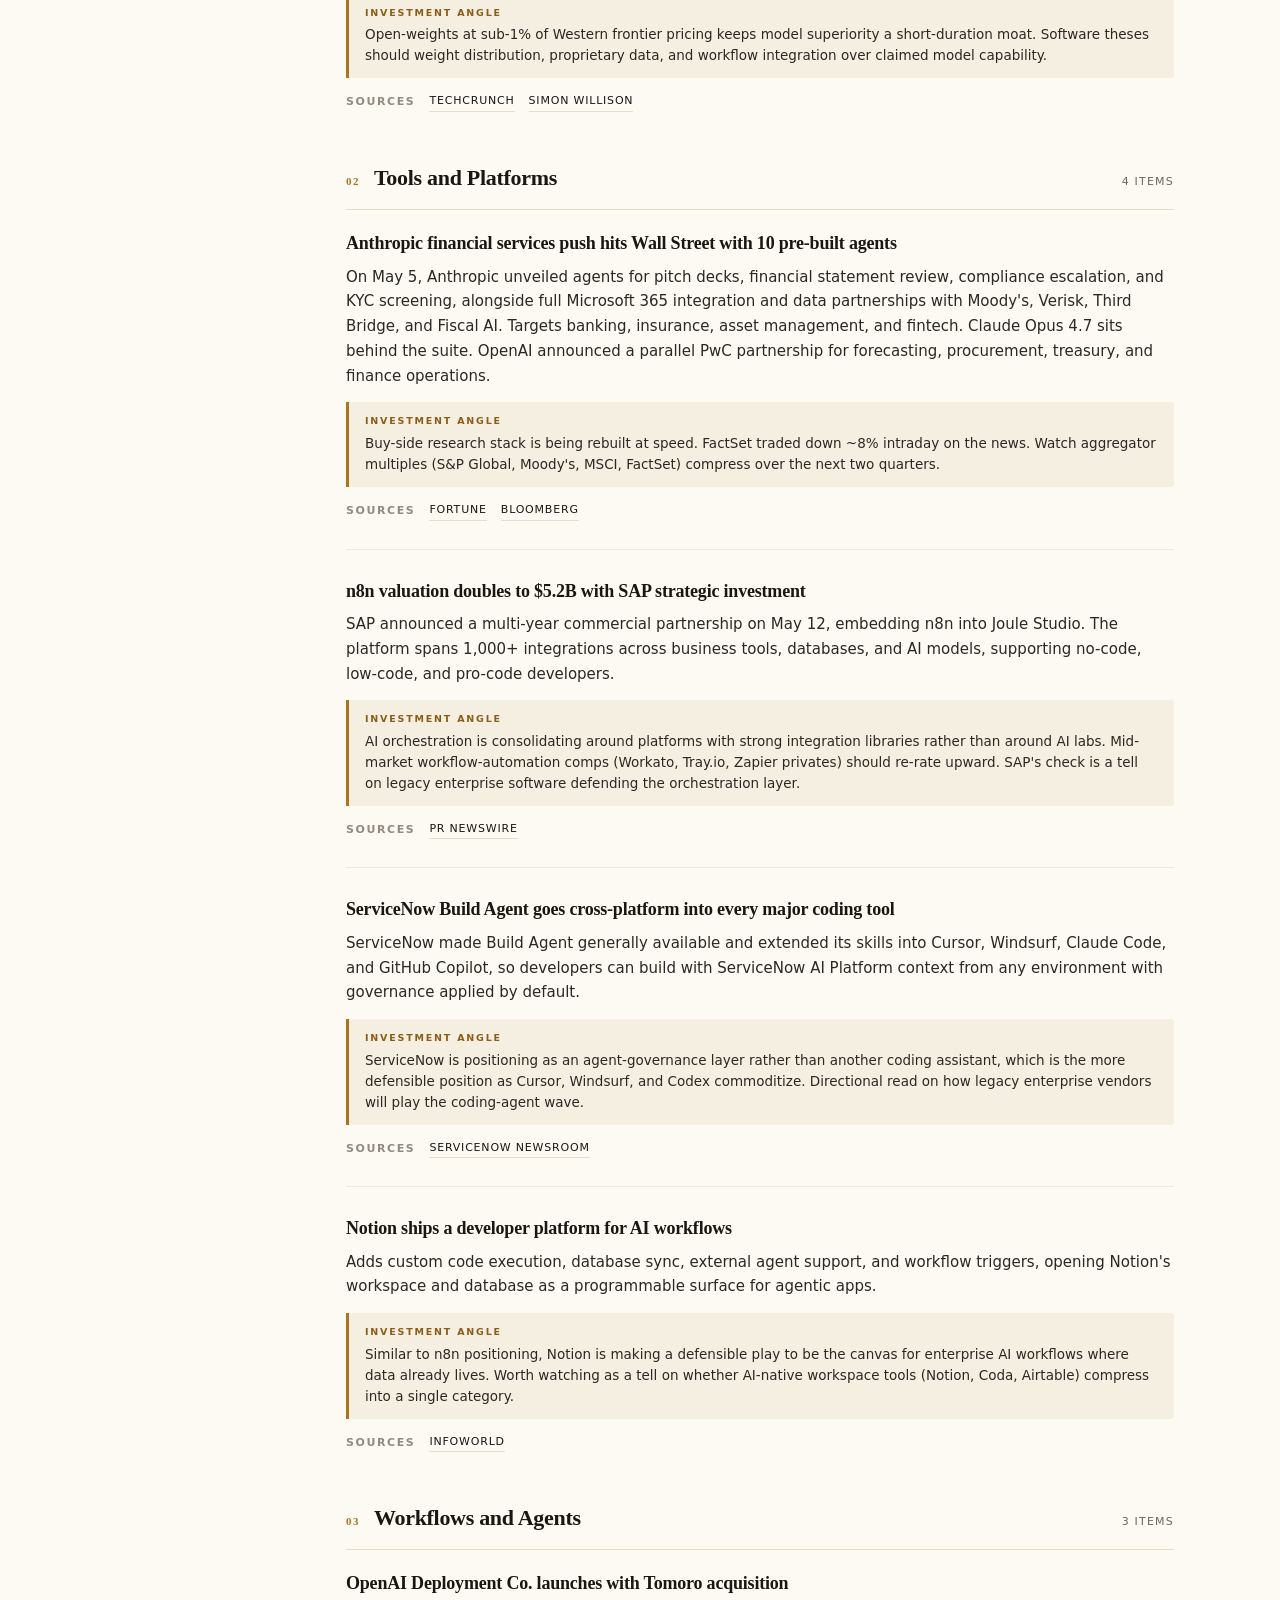
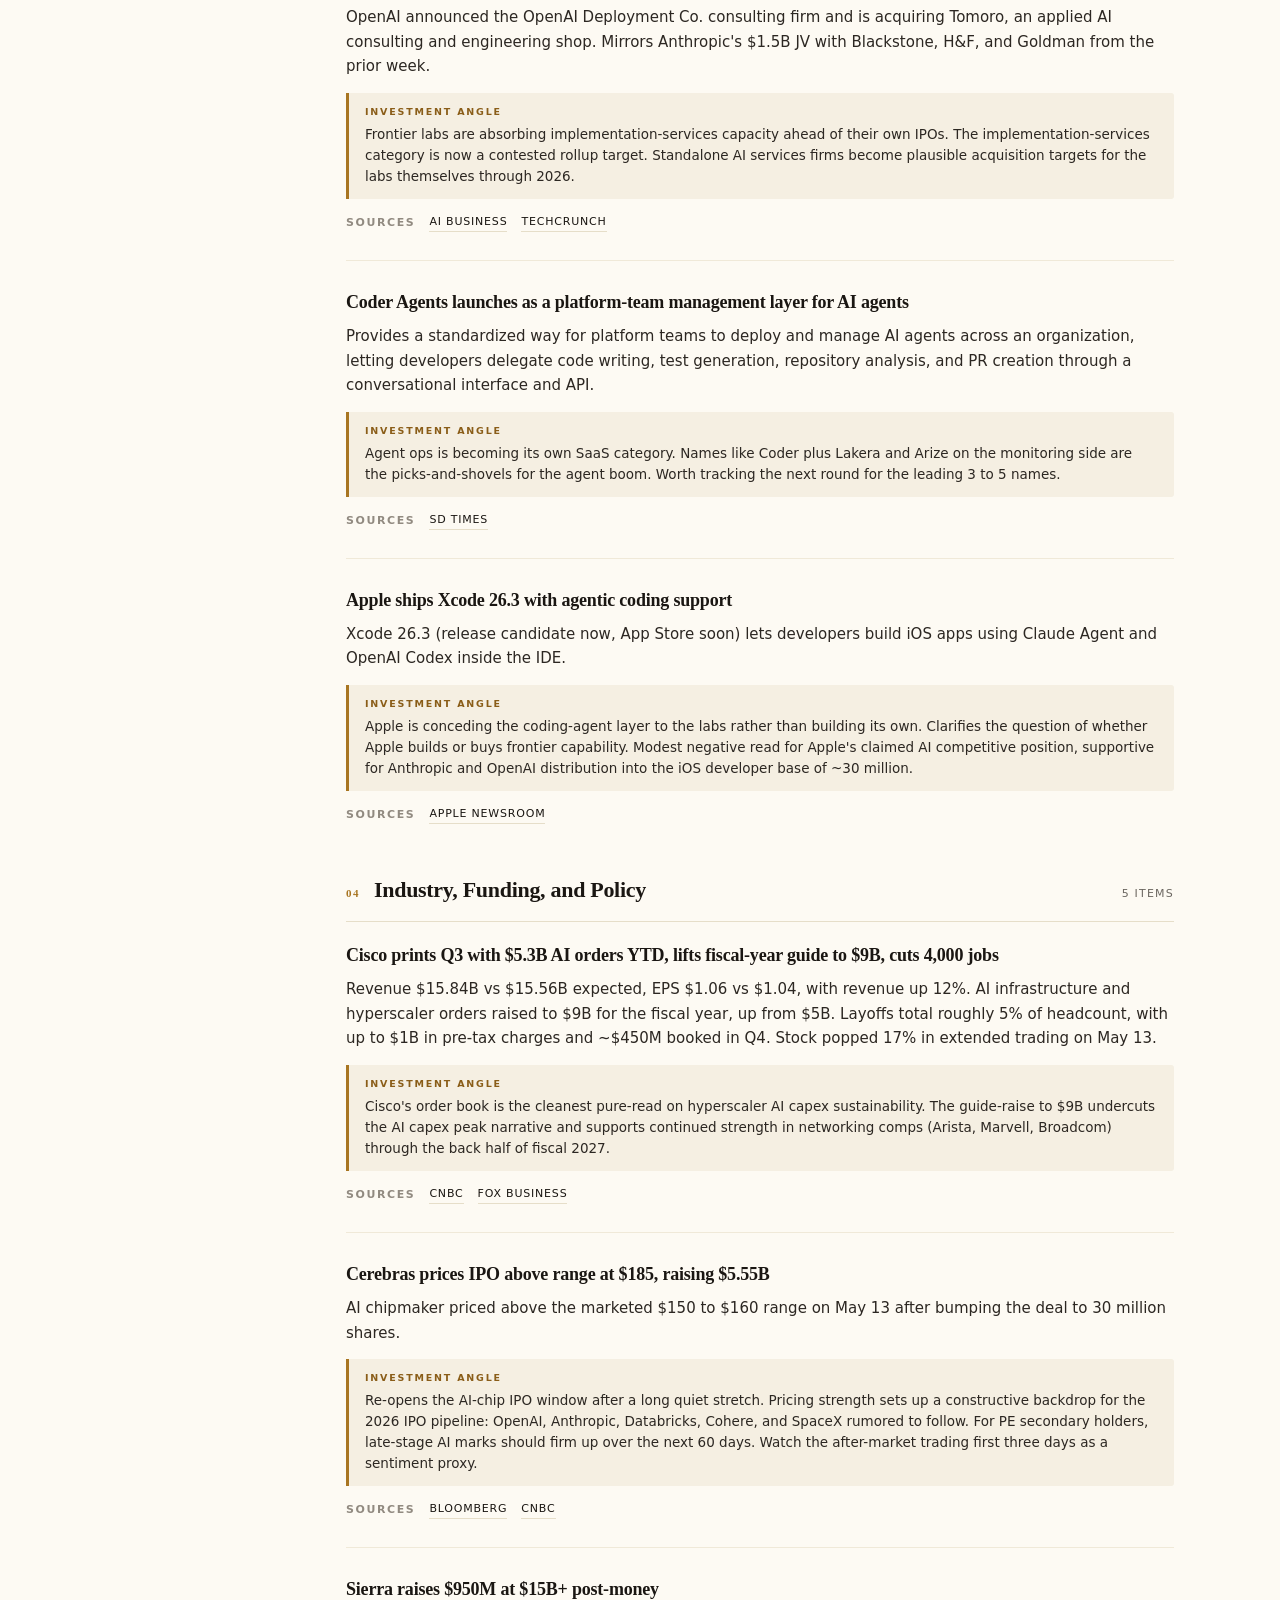
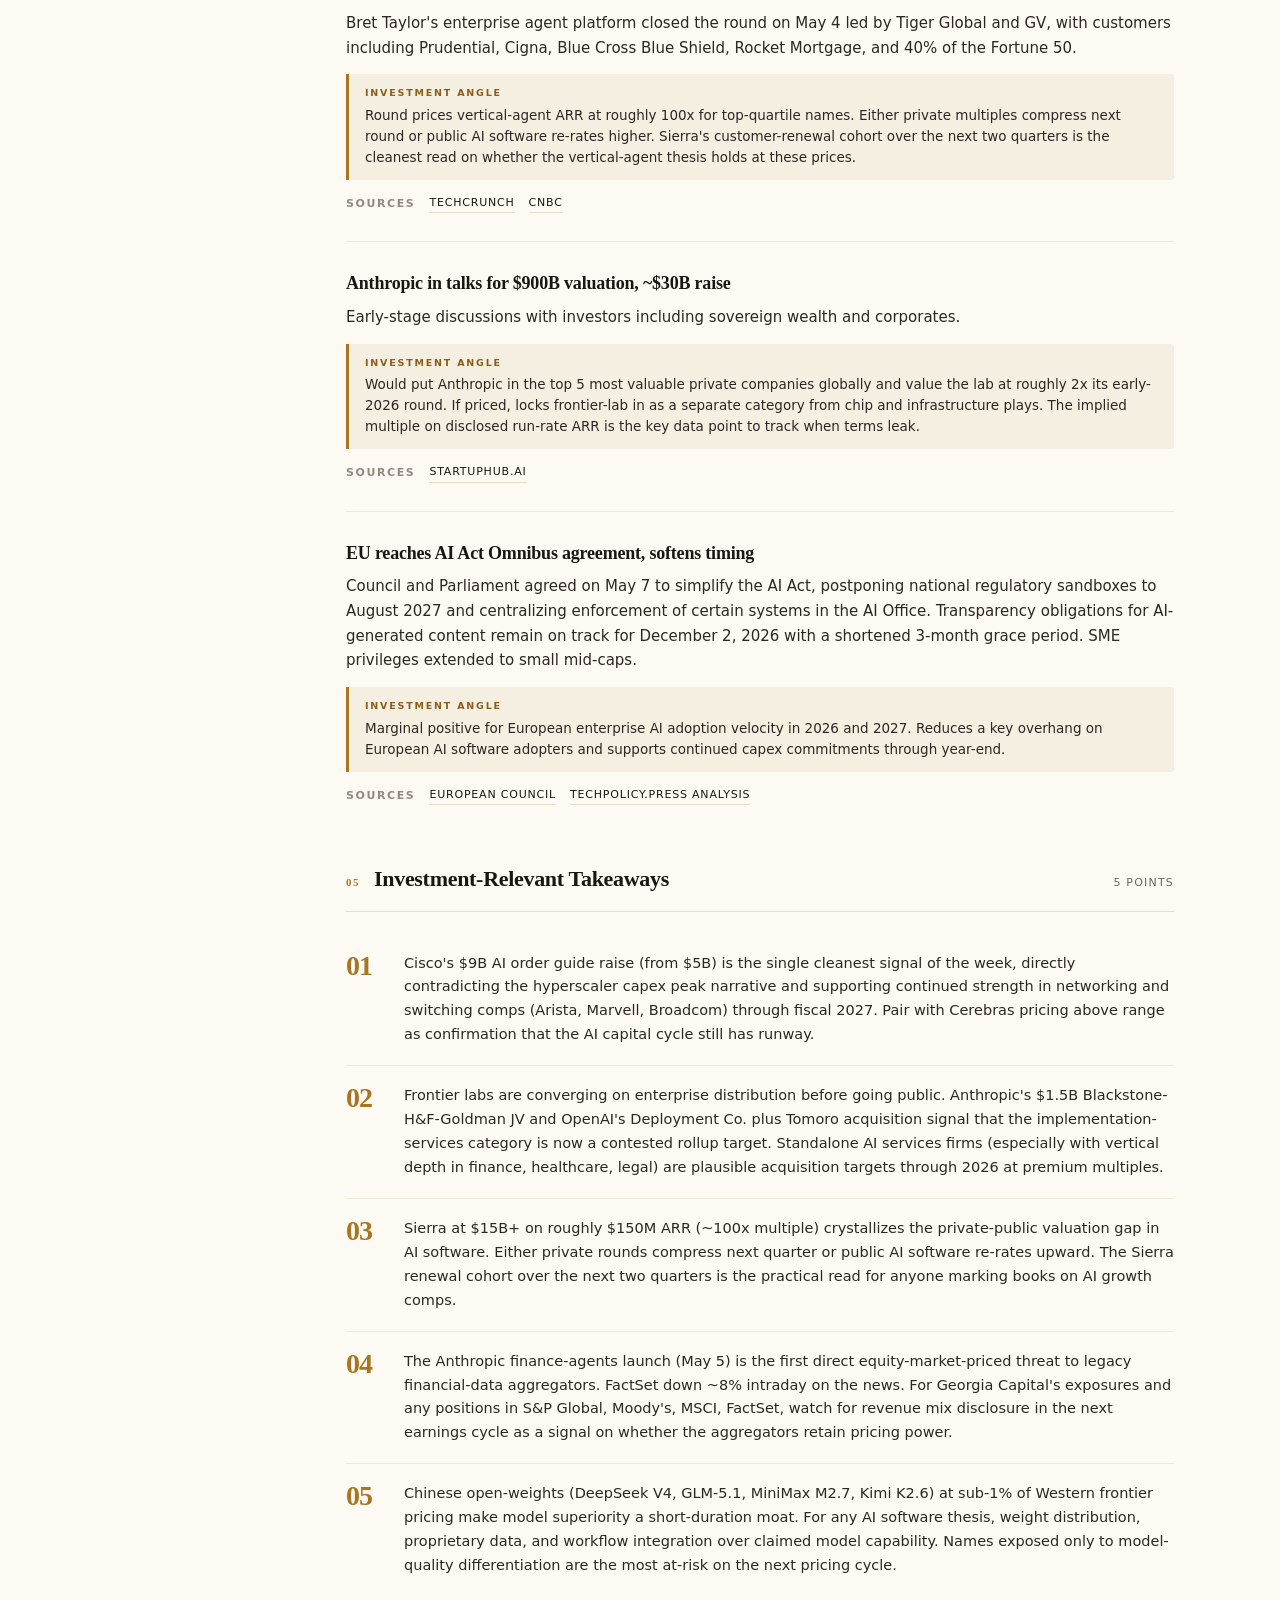
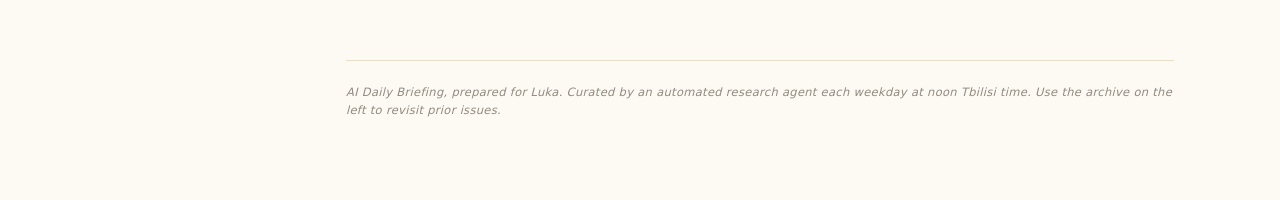
==== commit 11a776b3: "Restore archive May 4-13 and prepend today's May 14 briefing" ====
--- a/index.html
+++ b/index.html
@@ -693,176 +693,1893 @@
 // Each daily run prepends a new entry to this array. Newest first.
 const briefings = [
   {
-    date: "2026-05-14",
-    display_date: "May 14, 2026",
-    prepared_for: "Luka Agulashvili",
-    item_count: 15,
-    sections: [
-      {
-        title: "Models and Capabilities",
-        items: [
-          {
-            headline: "Anthropic ships Claude Opus 4.7 with a step-change in agentic efficiency",
-            summary: "The new flagship lifts SWE-bench Verified to 87.6% (from 80.8% on Opus 4.6) and SWE-bench Pro to 64.3%, ahead of GPT-5.4 at 57.7% and Gemini 3.1 Pro at 54.2%. GPQA Diamond reaches 94.2%, competitive with Gemini 3.1 Pro and GPT-5.4 Pro. The more interesting number is operational: Opus 4.7 averages 7.1 LLM calls on agentic tasks vs 16.3 for Opus 4.6, a 2x reduction in invocations to complete the same work. Vision input bumps to 2,576px (3.75MP), more than 3x prior Claude models.",
-            angle: "Lower call counts compress token spend per workflow, which directly improves unit economics for vertical-agent businesses and re-rates buy-side ROI models for Claude-based deployments.",
-            sources: [
-              { title: "Anthropic launch post", url: "https://www.anthropic.com/news/claude-opus-4-7" },
-              { title: "Vellum benchmarks", url: "https://www.vellum.ai/blog/claude-opus-4-7-benchmarks-explained" }
-            ]
-          },
-          {
-            headline: "Google makes Gemini 3 Flash the default and pushes Gemini Intelligence into Android",
-            summary: "At the Android Show I/O Edition on May 12, Google announced Gemini Intelligence will move across apps, read screen context, and complete multi-step tasks like building shopping carts or making reservations. Sameer Samat called it a transition from an operating system to an intelligence system. Rollout starts on Samsung Galaxy and Pixel devices this summer, expanding to watches, cars, glasses, and laptops later this year.",
-            angle: "Android-first agentic OS pushes Apple to respond before WWDC and compresses the timeline for on-device inference silicon demand. Watch Qualcomm and ARM as primary beneficiaries.",
-            sources: [
-              { title: "CNBC", url: "https://www.cnbc.com/2026/05/12/google-races-put-gemini-at-center-of-android-before-apples-ai-reboot.html" },
-              { title: "Google blog", url: "https://blog.google/products-and-platforms/platforms/android/android-show-io-edition-2026/" }
-            ]
-          },
-          {
-            headline: "Anthropic Mythos draws cyber-defender adoption alongside a Google warning",
-            summary: "Palo Alto Networks, a Project Glasswing launch partner, called Mythos extraordinarily capable at finding vulnerabilities and converting them into critical exploit paths in near-real-time. Google issued a parallel public warning on May 11 about attackers using AI to weaponize zero-days. Mythos remains restricted to a small consortium.",
-            angle: "Capability is now ahead of distribution policy on cyber. Next 12 months should see budget shift toward AI-enabled SOC and managed detection platforms. Frontier labs are explicitly favoring defenders.",
-            sources: [
-              { title: "Fortune on Google warning", url: "https://fortune.com/2026/05/11/google-catches-hackers-cybersecurity-warning-ai-anthropic-mythos/" },
-              { title: "Palo Alto blog", url: "https://www.paloaltonetworks.com/blog/2026/05/defenders-guide-frontier-ai-impact-cybersecurity-may-2026-update/" }
-            ]
-          },
-          {
-            headline: "DeepSeek V4 keeps the price pressure on Western frontier",
-            summary: "V4 Pro (1.6T total parameters, 49B active) scores 91.2% on SWE-Bench Verified and 96.4% on HumanEval. V4 Flash undercuts GPT-5.4 Nano, Gemini 3.1 Flash, and Claude Haiku 4.5 at $0.14 / $0.28 per million tokens. NIST CAISI just published its evaluation, the most credible third-party read on PRC frontier capability.",
-            angle: "Open-weights at sub-1% of Western frontier pricing keeps model superiority a short-duration moat. Software theses should weight distribution, proprietary data, and workflow integration over claimed model capability.",
-            sources: [
-              { title: "TechCrunch", url: "https://techcrunch.com/2026/04/24/deepseek-previews-new-ai-model-that-closes-the-gap-with-frontier-models/" },
-              { title: "Simon Willison", url: "https://simonwillison.net/2026/Apr/24/deepseek-v4/" }
-            ]
-          }
-        ]
-      },
-      {
-        title: "Tools and Platforms",
-        items: [
-          {
-            headline: "Anthropic financial services push hits Wall Street with 10 pre-built agents",
-            summary: "On May 5, Anthropic unveiled agents for pitch decks, financial statement review, compliance escalation, and KYC screening, alongside full Microsoft 365 integration and data partnerships with Moody's, Verisk, Third Bridge, and Fiscal AI. Targets banking, insurance, asset management, and fintech. Claude Opus 4.7 sits behind the suite. OpenAI announced a parallel PwC partnership for forecasting, procurement, treasury, and finance operations.",
-            angle: "Buy-side research stack is being rebuilt at speed. FactSet traded down ~8% intraday on the news. Watch aggregator multiples (S&P Global, Moody's, MSCI, FactSet) compress over the next two quarters.",
-            sources: [
-              { title: "Fortune", url: "https://fortune.com/2026/05/05/anthropic-wall-street-financial-services-agents-jamie-dimon/" },
-              { title: "Bloomberg", url: "https://www.bloomberg.com/news/articles/2026-05-05/anthropic-unveils-ai-agents-to-field-financial-services-tasks" }
-            ]
-          },
-          {
-            headline: "n8n valuation doubles to $5.2B with SAP strategic investment",
-            summary: "SAP announced a multi-year commercial partnership on May 12, embedding n8n into Joule Studio. The platform spans 1,000+ integrations across business tools, databases, and AI models, supporting no-code, low-code, and pro-code developers.",
-            angle: "AI orchestration is consolidating around platforms with strong integration libraries rather than around AI labs. Mid-market workflow-automation comps (Workato, Tray.io, Zapier privates) should re-rate upward. SAP's check is a tell on legacy enterprise software defending the orchestration layer.",
-            sources: [
-              { title: "PR Newswire", url: "https://www.prnewswire.com/news-releases/n8n-valuation-doubles-to-5-2bn-as-sap-makes-strategic-investment-and-plans-to-embed-the-ai-platform-into-joule-studio-302767222.html" }
-            ]
-          },
-          {
-            headline: "ServiceNow Build Agent goes cross-platform into every major coding tool",
-            summary: "ServiceNow made Build Agent generally available and extended its skills into Cursor, Windsurf, Claude Code, and GitHub Copilot, so developers can build with ServiceNow AI Platform context from any environment with governance applied by default.",
-            angle: "ServiceNow is positioning as an agent-governance layer rather than another coding assistant, which is the more defensible position as Cursor, Windsurf, and Codex commoditize. Directional read on how legacy enterprise vendors will play the coding-agent wave.",
-            sources: [
-              { title: "ServiceNow newsroom", url: "https://newsroom.servicenow.com/press-releases/details/2026/ServiceNow-Build-Agent-now-works-inside-every-major-AI-coding-tool-governed-by-default/default.aspx" }
-            ]
-          },
-          {
-            headline: "Notion ships a developer platform for AI workflows",
-            summary: "Adds custom code execution, database sync, external agent support, and workflow triggers, opening Notion's workspace and database as a programmable surface for agentic apps.",
-            angle: "Similar to n8n positioning, Notion is making a defensible play to be the canvas for enterprise AI workflows where data already lives. Worth watching as a tell on whether AI-native workspace tools (Notion, Coda, Airtable) compress into a single category.",
-            sources: [
-              { title: "InfoWorld", url: "https://www.infoworld.com/article/4171166/notion-courts-developers-with-platform-for-ai-agents-and-workflow-automation.html" }
-            ]
-          }
-        ]
-      },
-      {
-        title: "Workflows and Agents",
-        items: [
-          {
-            headline: "OpenAI Deployment Co. launches with Tomoro acquisition",
-            summary: "OpenAI announced the OpenAI Deployment Co. consulting firm and is acquiring Tomoro, an applied AI consulting and engineering shop. Mirrors Anthropic's $1.5B JV with Blackstone, H&F, and Goldman from the prior week.",
-            angle: "Frontier labs are absorbing implementation-services capacity ahead of their own IPOs. The implementation-services category is now a contested rollup target. Standalone AI services firms become plausible acquisition targets for the labs themselves through 2026.",
-            sources: [
-              { title: "AI Business", url: "https://aibusiness.com/generative-ai/openai-launches-ai-consulting-company-anthropic" },
-              { title: "TechCrunch", url: "https://techcrunch.com/2026/05/04/anthropic-and-openai-are-both-launching-joint-ventures-for-enterprise-ai-services/" }
-            ]
-          },
-          {
-            headline: "Coder Agents launches as a platform-team management layer for AI agents",
-            summary: "Provides a standardized way for platform teams to deploy and manage AI agents across an organization, letting developers delegate code writing, test generation, repository analysis, and PR creation through a conversational interface and API.",
-            angle: "Agent ops is becoming its own SaaS category. Names like Coder plus Lakera and Arize on the monitoring side are the picks-and-shovels for the agent boom. Worth tracking the next round for the leading 3 to 5 names.",
-            sources: [
-              { title: "SD Times", url: "https://sdtimes.com/ai/may-8-2026-ai-updates-from-the-past-week-coder-agents-launch-snyk-claude-partnership-opsera-cursor-partnership-and-more/" }
-            ]
-          },
-          {
-            headline: "Apple ships Xcode 26.3 with agentic coding support",
-            summary: "Xcode 26.3 (release candidate now, App Store soon) lets developers build iOS apps using Claude Agent and OpenAI Codex inside the IDE.",
-            angle: "Apple is conceding the coding-agent layer to the labs rather than building its own. Clarifies the question of whether Apple builds or buys frontier capability. Modest negative read for Apple's claimed AI competitive position, supportive for Anthropic and OpenAI distribution into the iOS developer base of ~30 million.",
-            sources: [
-              { title: "Apple newsroom", url: "https://www.apple.com/newsroom/2026/02/xcode-26-point-3-unlocks-the-power-of-agentic-coding/" }
-            ]
-          }
-        ]
-      },
-      {
-        title: "Industry, Funding, and Policy",
-        items: [
-          {
-            headline: "Cisco prints Q3 with $5.3B AI orders YTD, lifts fiscal-year guide to $9B, cuts 4,000 jobs",
-            summary: "Revenue $15.84B vs $15.56B expected, EPS $1.06 vs $1.04, with revenue up 12%. AI infrastructure and hyperscaler orders raised to $9B for the fiscal year, up from $5B. Layoffs total roughly 5% of headcount, with up to $1B in pre-tax charges and ~$450M booked in Q4. Stock popped 17% in extended trading on May 13.",
-            angle: "Cisco's order book is the cleanest pure-read on hyperscaler AI capex sustainability. The guide-raise to $9B undercuts the AI capex peak narrative and supports continued strength in networking comps (Arista, Marvell, Broadcom) through the back half of fiscal 2027.",
-            sources: [
-              { title: "CNBC", url: "https://www.cnbc.com/2026/05/13/cisco-csco-q3-earnings-report-2026.html" },
-              { title: "Fox Business", url: "https://www.foxbusiness.com/technology/cisco-cut-thousands-jobs-ai-push-accelerates-earnings-beat" }
-            ]
-          },
-          {
-            headline: "Cerebras prices IPO above range at $185, raising $5.55B",
-            summary: "AI chipmaker priced above the marketed $150 to $160 range on May 13 after bumping the deal to 30 million shares.",
-            angle: "Re-opens the AI-chip IPO window after a long quiet stretch. Pricing strength sets up a constructive backdrop for the 2026 IPO pipeline: OpenAI, Anthropic, Databricks, Cohere, and SpaceX rumored to follow. For PE secondary holders, late-stage AI marks should firm up over the next 60 days. Watch the after-market trading first three days as a sentiment proxy.",
-            sources: [
-              { title: "Bloomberg", url: "https://www.bloomberg.com/news/articles/2026-05-13/ai-chipmaker-cerebras-said-poised-to-price-ipo-at-185-per-share" },
-              { title: "CNBC", url: "https://www.cnbc.com/2026/05/13/cerebras-prices-ipo-above-expected-range-wall-street-expects-ai-flood.html" }
-            ]
-          },
-          {
-            headline: "Sierra raises $950M at $15B+ post-money",
-            summary: "Bret Taylor's enterprise agent platform closed the round on May 4 led by Tiger Global and GV, with customers including Prudential, Cigna, Blue Cross Blue Shield, Rocket Mortgage, and 40% of the Fortune 50.",
-            angle: "Round prices vertical-agent ARR at roughly 100x for top-quartile names. Either private multiples compress next round or public AI software re-rates higher. Sierra's customer-renewal cohort over the next two quarters is the cleanest read on whether the vertical-agent thesis holds at these prices.",
-            sources: [
-              { title: "TechCrunch", url: "https://techcrunch.com/2026/05/04/sierra-raises-950m-as-the-race-to-own-enterprise-ai-gets-serious/" },
-              { title: "CNBC", url: "https://www.cnbc.com/2026/05/04/bret-taylor-sierra-fundraise-openai.html" }
-            ]
-          },
-          {
-            headline: "Anthropic in talks for $900B valuation, ~$30B raise",
-            summary: "Early-stage discussions with investors including sovereign wealth and corporates.",
-            angle: "Would put Anthropic in the top 5 most valuable private companies globally and value the lab at roughly 2x its early-2026 round. If priced, locks frontier-lab in as a separate category from chip and infrastructure plays. The implied multiple on disclosed run-rate ARR is the key data point to track when terms leak.",
-            sources: [
-              { title: "StartupHub.ai", url: "https://www.startuphub.ai/ai-news/startup-news/2026/anthropic-eyes-900b-valuation-in-massive-funding-talks" }
-            ]
-          },
-          {
-            headline: "EU reaches AI Act Omnibus agreement, softens timing",
-            summary: "Council and Parliament agreed on May 7 to simplify the AI Act, postponing national regulatory sandboxes to August 2027 and centralizing enforcement of certain systems in the AI Office. Transparency obligations for AI-generated content remain on track for December 2, 2026 with a shortened 3-month grace period. SME privileges extended to small mid-caps.",
-            angle: "Marginal positive for European enterprise AI adoption velocity in 2026 and 2027. Reduces a key overhang on European AI software adopters and supports continued capex commitments through year-end.",
-            sources: [
-              { title: "European Council", url: "https://www.consilium.europa.eu/en/press/press-releases/2026/05/07/artificial-intelligence-council-and-parliament-agree-to-simplify-and-streamline-rules/" },
-              { title: "TechPolicy.Press analysis", url: "https://www.techpolicy.press/what-the-eu-ai-omnibus-deal-changes-for-the-ai-act-and-what-lies-ahead/" }
+    "date": "2026-05-14",
+    "display_date": "May 14, 2026",
+    "prepared_for": "Luka Agulashvili",
+    "item_count": 15,
+    "sections": [
+      {
+        "title": "Models and Capabilities",
+        "items": [
+          {
+            "headline": "Anthropic ships Claude Opus 4.7 with a step-change in agentic efficiency",
+            "summary": "The new flagship lifts SWE-bench Verified to 87.6% (from 80.8% on Opus 4.6) and SWE-bench Pro to 64.3%, ahead of GPT-5.4 at 57.7% and Gemini 3.1 Pro at 54.2%. GPQA Diamond reaches 94.2%, competitive with Gemini 3.1 Pro and GPT-5.4 Pro. The more interesting number is operational: Opus 4.7 averages 7.1 LLM calls on agentic tasks vs 16.3 for Opus 4.6, a 2x reduction in invocations to complete the same work. Vision input bumps to 2,576px (3.75MP), more than 3x prior Claude models.",
+            "angle": "Lower call counts compress token spend per workflow, which directly improves unit economics for vertical-agent businesses and re-rates buy-side ROI models for Claude-based deployments.",
+            "sources": [
+              {
+                "title": "Anthropic launch post",
+                "url": "https://www.anthropic.com/news/claude-opus-4-7"
+              },
+              {
+                "title": "Vellum benchmarks",
+                "url": "https://www.vellum.ai/blog/claude-opus-4-7-benchmarks-explained"
+              }
+            ]
+          },
+          {
+            "headline": "Google makes Gemini 3 Flash the default and pushes Gemini Intelligence into Android",
+            "summary": "At the Android Show I/O Edition on May 12, Google announced Gemini Intelligence will move across apps, read screen context, and complete multi-step tasks like building shopping carts or making reservations. Sameer Samat called it a transition from an operating system to an intelligence system. Rollout starts on Samsung Galaxy and Pixel devices this summer, expanding to watches, cars, glasses, and laptops later this year.",
+            "angle": "Android-first agentic OS pushes Apple to respond before WWDC and compresses the timeline for on-device inference silicon demand. Watch Qualcomm and ARM as primary beneficiaries.",
+            "sources": [
+              {
+                "title": "CNBC",
+                "url": "https://www.cnbc.com/2026/05/12/google-races-put-gemini-at-center-of-android-before-apples-ai-reboot.html"
+              },
+              {
+                "title": "Google blog",
+                "url": "https://blog.google/products-and-platforms/platforms/android/android-show-io-edition-2026/"
+              }
+            ]
+          },
+          {
+            "headline": "Anthropic Mythos draws cyber-defender adoption alongside a Google warning",
+            "summary": "Palo Alto Networks, a Project Glasswing launch partner, called Mythos extraordinarily capable at finding vulnerabilities and converting them into critical exploit paths in near-real-time. Google issued a parallel public warning on May 11 about attackers using AI to weaponize zero-days. Mythos remains restricted to a small consortium.",
+            "angle": "Capability is now ahead of distribution policy on cyber. Next 12 months should see budget shift toward AI-enabled SOC and managed detection platforms. Frontier labs are explicitly favoring defenders.",
+            "sources": [
+              {
+                "title": "Fortune on Google warning",
+                "url": "https://fortune.com/2026/05/11/google-catches-hackers-cybersecurity-warning-ai-anthropic-mythos/"
+              },
+              {
+                "title": "Palo Alto blog",
+                "url": "https://www.paloaltonetworks.com/blog/2026/05/defenders-guide-frontier-ai-impact-cybersecurity-may-2026-update/"
+              }
+            ]
+          },
+          {
+            "headline": "DeepSeek V4 keeps the price pressure on Western frontier",
+            "summary": "V4 Pro (1.6T total parameters, 49B active) scores 91.2% on SWE-Bench Verified and 96.4% on HumanEval. V4 Flash undercuts GPT-5.4 Nano, Gemini 3.1 Flash, and Claude Haiku 4.5 at $0.14 / $0.28 per million tokens. NIST CAISI just published its evaluation, the most credible third-party read on PRC frontier capability.",
+            "angle": "Open-weights at sub-1% of Western frontier pricing keeps model superiority a short-duration moat. Software theses should weight distribution, proprietary data, and workflow integration over claimed model capability.",
+            "sources": [
+              {
+                "title": "TechCrunch",
+                "url": "https://techcrunch.com/2026/04/24/deepseek-previews-new-ai-model-that-closes-the-gap-with-frontier-models/"
+              },
+              {
+                "title": "Simon Willison",
+                "url": "https://simonwillison.net/2026/Apr/24/deepseek-v4/"
+              }
+            ]
+          }
+        ]
+      },
+      {
+        "title": "Tools and Platforms",
+        "items": [
+          {
+            "headline": "Anthropic financial services push hits Wall Street with 10 pre-built agents",
+            "summary": "On May 5, Anthropic unveiled agents for pitch decks, financial statement review, compliance escalation, and KYC screening, alongside full Microsoft 365 integration and data partnerships with Moody's, Verisk, Third Bridge, and Fiscal AI. Targets banking, insurance, asset management, and fintech. Claude Opus 4.7 sits behind the suite. OpenAI announced a parallel PwC partnership for forecasting, procurement, treasury, and finance operations.",
+            "angle": "Buy-side research stack is being rebuilt at speed. FactSet traded down ~8% intraday on the news. Watch aggregator multiples (S&P Global, Moody's, MSCI, FactSet) compress over the next two quarters.",
+            "sources": [
+              {
+                "title": "Fortune",
+                "url": "https://fortune.com/2026/05/05/anthropic-wall-street-financial-services-agents-jamie-dimon/"
+              },
+              {
+                "title": "Bloomberg",
+                "url": "https://www.bloomberg.com/news/articles/2026-05-05/anthropic-unveils-ai-agents-to-field-financial-services-tasks"
+              }
+            ]
+          },
+          {
+            "headline": "n8n valuation doubles to $5.2B with SAP strategic investment",
+            "summary": "SAP announced a multi-year commercial partnership on May 12, embedding n8n into Joule Studio. The platform spans 1,000+ integrations across business tools, databases, and AI models, supporting no-code, low-code, and pro-code developers.",
+            "angle": "AI orchestration is consolidating around platforms with strong integration libraries rather than around AI labs. Mid-market workflow-automation comps (Workato, Tray.io, Zapier privates) should re-rate upward. SAP's check is a tell on legacy enterprise software defending the orchestration layer.",
+            "sources": [
+              {
+                "title": "PR Newswire",
+                "url": "https://www.prnewswire.com/news-releases/n8n-valuation-doubles-to-5-2bn-as-sap-makes-strategic-investment-and-plans-to-embed-the-ai-platform-into-joule-studio-302767222.html"
+              }
+            ]
+          },
+          {
+            "headline": "ServiceNow Build Agent goes cross-platform into every major coding tool",
+            "summary": "ServiceNow made Build Agent generally available and extended its skills into Cursor, Windsurf, Claude Code, and GitHub Copilot, so developers can build with ServiceNow AI Platform context from any environment with governance applied by default.",
+            "angle": "ServiceNow is positioning as an agent-governance layer rather than another coding assistant, which is the more defensible position as Cursor, Windsurf, and Codex commoditize. Directional read on how legacy enterprise vendors will play the coding-agent wave.",
+            "sources": [
+              {
+                "title": "ServiceNow newsroom",
+                "url": "https://newsroom.servicenow.com/press-releases/details/2026/ServiceNow-Build-Agent-now-works-inside-every-major-AI-coding-tool-governed-by-default/default.aspx"
+              }
+            ]
+          },
+          {
+            "headline": "Notion ships a developer platform for AI workflows",
+            "summary": "Adds custom code execution, database sync, external agent support, and workflow triggers, opening Notion's workspace and database as a programmable surface for agentic apps.",
+            "angle": "Similar to n8n positioning, Notion is making a defensible play to be the canvas for enterprise AI workflows where data already lives. Worth watching as a tell on whether AI-native workspace tools (Notion, Coda, Airtable) compress into a single category.",
+            "sources": [
+              {
+                "title": "InfoWorld",
+                "url": "https://www.infoworld.com/article/4171166/notion-courts-developers-with-platform-for-ai-agents-and-workflow-automation.html"
+              }
+            ]
+          }
+        ]
+      },
+      {
+        "title": "Workflows and Agents",
+        "items": [
+          {
+            "headline": "OpenAI Deployment Co. launches with Tomoro acquisition",
+            "summary": "OpenAI announced the OpenAI Deployment Co. consulting firm and is acquiring Tomoro, an applied AI consulting and engineering shop. Mirrors Anthropic's $1.5B JV with Blackstone, H&F, and Goldman from the prior week.",
+            "angle": "Frontier labs are absorbing implementation-services capacity ahead of their own IPOs. The implementation-services category is now a contested rollup target. Standalone AI services firms become plausible acquisition targets for the labs themselves through 2026.",
+            "sources": [
+              {
+                "title": "AI Business",
+                "url": "https://aibusiness.com/generative-ai/openai-launches-ai-consulting-company-anthropic"
+              },
+              {
+                "title": "TechCrunch",
+                "url": "https://techcrunch.com/2026/05/04/anthropic-and-openai-are-both-launching-joint-ventures-for-enterprise-ai-services/"
+              }
+            ]
+          },
+          {
+            "headline": "Coder Agents launches as a platform-team management layer for AI agents",
+            "summary": "Provides a standardized way for platform teams to deploy and manage AI agents across an organization, letting developers delegate code writing, test generation, repository analysis, and PR creation through a conversational interface and API.",
+            "angle": "Agent ops is becoming its own SaaS category. Names like Coder plus Lakera and Arize on the monitoring side are the picks-and-shovels for the agent boom. Worth tracking the next round for the leading 3 to 5 names.",
+            "sources": [
+              {
+                "title": "SD Times",
+                "url": "https://sdtimes.com/ai/may-8-2026-ai-updates-from-the-past-week-coder-agents-launch-snyk-claude-partnership-opsera-cursor-partnership-and-more/"
+              }
+            ]
+          },
+          {
+            "headline": "Apple ships Xcode 26.3 with agentic coding support",
+            "summary": "Xcode 26.3 (release candidate now, App Store soon) lets developers build iOS apps using Claude Agent and OpenAI Codex inside the IDE.",
+            "angle": "Apple is conceding the coding-agent layer to the labs rather than building its own. Clarifies the question of whether Apple builds or buys frontier capability. Modest negative read for Apple's claimed AI competitive position, supportive for Anthropic and OpenAI distribution into the iOS developer base of ~30 million.",
+            "sources": [
+              {
+                "title": "Apple newsroom",
+                "url": "https://www.apple.com/newsroom/2026/02/xcode-26-point-3-unlocks-the-power-of-agentic-coding/"
+              }
+            ]
+          }
+        ]
+      },
+      {
+        "title": "Industry, Funding, and Policy",
+        "items": [
+          {
+            "headline": "Cisco prints Q3 with $5.3B AI orders YTD, lifts fiscal-year guide to $9B, cuts 4,000 jobs",
+            "summary": "Revenue $15.84B vs $15.56B expected, EPS $1.06 vs $1.04, with revenue up 12%. AI infrastructure and hyperscaler orders raised to $9B for the fiscal year, up from $5B. Layoffs total roughly 5% of headcount, with up to $1B in pre-tax charges and ~$450M booked in Q4. Stock popped 17% in extended trading on May 13.",
+            "angle": "Cisco's order book is the cleanest pure-read on hyperscaler AI capex sustainability. The guide-raise to $9B undercuts the AI capex peak narrative and supports continued strength in networking comps (Arista, Marvell, Broadcom) through the back half of fiscal 2027.",
+            "sources": [
+              {
+                "title": "CNBC",
+                "url": "https://www.cnbc.com/2026/05/13/cisco-csco-q3-earnings-report-2026.html"
+              },
+              {
+                "title": "Fox Business",
+                "url": "https://www.foxbusiness.com/technology/cisco-cut-thousands-jobs-ai-push-accelerates-earnings-beat"
+              }
+            ]
+          },
+          {
+            "headline": "Cerebras prices IPO above range at $185, raising $5.55B",
+            "summary": "AI chipmaker priced above the marketed $150 to $160 range on May 13 after bumping the deal to 30 million shares.",
+            "angle": "Re-opens the AI-chip IPO window after a long quiet stretch. Pricing strength sets up a constructive backdrop for the 2026 IPO pipeline: OpenAI, Anthropic, Databricks, Cohere, and SpaceX rumored to follow. For PE secondary holders, late-stage AI marks should firm up over the next 60 days. Watch the after-market trading first three days as a sentiment proxy.",
+            "sources": [
+              {
+                "title": "Bloomberg",
+                "url": "https://www.bloomberg.com/news/articles/2026-05-13/ai-chipmaker-cerebras-said-poised-to-price-ipo-at-185-per-share"
+              },
+              {
+                "title": "CNBC",
+                "url": "https://www.cnbc.com/2026/05/13/cerebras-prices-ipo-above-expected-range-wall-street-expects-ai-flood.html"
+              }
+            ]
+          },
+          {
+            "headline": "Sierra raises $950M at $15B+ post-money",
+            "summary": "Bret Taylor's enterprise agent platform closed the round on May 4 led by Tiger Global and GV, with customers including Prudential, Cigna, Blue Cross Blue Shield, Rocket Mortgage, and 40% of the Fortune 50.",
+            "angle": "Round prices vertical-agent ARR at roughly 100x for top-quartile names. Either private multiples compress next round or public AI software re-rates higher. Sierra's customer-renewal cohort over the next two quarters is the cleanest read on whether the vertical-agent thesis holds at these prices.",
+            "sources": [
+              {
+                "title": "TechCrunch",
+                "url": "https://techcrunch.com/2026/05/04/sierra-raises-950m-as-the-race-to-own-enterprise-ai-gets-serious/"
+              },
+              {
+                "title": "CNBC",
+                "url": "https://www.cnbc.com/2026/05/04/bret-taylor-sierra-fundraise-openai.html"
+              }
+            ]
+          },
+          {
+            "headline": "Anthropic in talks for $900B valuation, ~$30B raise",
+            "summary": "Early-stage discussions with investors including sovereign wealth and corporates.",
+            "angle": "Would put Anthropic in the top 5 most valuable private companies globally and value the lab at roughly 2x its early-2026 round. If priced, locks frontier-lab in as a separate category from chip and infrastructure plays. The implied multiple on disclosed run-rate ARR is the key data point to track when terms leak.",
+            "sources": [
+              {
+                "title": "StartupHub.ai",
+                "url": "https://www.startuphub.ai/ai-news/startup-news/2026/anthropic-eyes-900b-valuation-in-massive-funding-talks"
+              }
+            ]
+          },
+          {
+            "headline": "EU reaches AI Act Omnibus agreement, softens timing",
+            "summary": "Council and Parliament agreed on May 7 to simplify the AI Act, postponing national regulatory sandboxes to August 2027 and centralizing enforcement of certain systems in the AI Office. Transparency obligations for AI-generated content remain on track for December 2, 2026 with a shortened 3-month grace period. SME privileges extended to small mid-caps.",
+            "angle": "Marginal positive for European enterprise AI adoption velocity in 2026 and 2027. Reduces a key overhang on European AI software adopters and supports continued capex commitments through year-end.",
+            "sources": [
+              {
+                "title": "European Council",
+                "url": "https://www.consilium.europa.eu/en/press/press-releases/2026/05/07/artificial-intelligence-council-and-parliament-agree-to-simplify-and-streamline-rules/"
+              },
+              {
+                "title": "TechPolicy.Press analysis",
+                "url": "https://www.techpolicy.press/what-the-eu-ai-omnibus-deal-changes-for-the-ai-act-and-what-lies-ahead/"
+              }
             ]
           }
         ]
       }
     ],
-    takeaways: [
+    "takeaways": [
       "Cisco's $9B AI order guide raise (from $5B) is the single cleanest signal of the week, directly contradicting the hyperscaler capex peak narrative and supporting continued strength in networking and switching comps (Arista, Marvell, Broadcom) through fiscal 2027. Pair with Cerebras pricing above range as confirmation that the AI capital cycle still has runway.",
       "Frontier labs are converging on enterprise distribution before going public. Anthropic's $1.5B Blackstone-H&F-Goldman JV and OpenAI's Deployment Co. plus Tomoro acquisition signal that the implementation-services category is now a contested rollup target. Standalone AI services firms (especially with vertical depth in finance, healthcare, legal) are plausible acquisition targets through 2026 at premium multiples.",
       "Sierra at $15B+ on roughly $150M ARR (~100x multiple) crystallizes the private-public valuation gap in AI software. Either private rounds compress next quarter or public AI software re-rates upward. The Sierra renewal cohort over the next two quarters is the practical read for anyone marking books on AI growth comps.",
       "The Anthropic finance-agents launch (May 5) is the first direct equity-market-priced threat to legacy financial-data aggregators. FactSet down ~8% intraday on the news. For Georgia Capital's exposures and any positions in S&P Global, Moody's, MSCI, FactSet, watch for revenue mix disclosure in the next earnings cycle as a signal on whether the aggregators retain pricing power.",
       "Chinese open-weights (DeepSeek V4, GLM-5.1, MiniMax M2.7, Kimi K2.6) at sub-1% of Western frontier pricing make model superiority a short-duration moat. For any AI software thesis, weight distribution, proprietary data, and workflow integration over claimed model capability. Names exposed only to model-quality differentiation are the most at-risk on the next pricing cycle."
+    ]
+  },
+  {
+    "date": "2026-05-13",
+    "display_date": "May 13, 2026",
+    "prepared_for": "Luka Agulashvili",
+    "item_count": 17,
+    "sections": [
+      {
+        "title": "Models and Capabilities",
+        "items": [
+          {
+            "headline": "Google Threat Intel catches hackers running AI-driven zero-day exploitation",
+            "summary": "Google's Threat Intelligence Group disclosed on May 11 that it disrupted an operation in which hackers used an AI model to discover and weaponize a zero-day vulnerability for mass exploitation. Google said its own Gemini model was not used, and the hostile model is being tracked alongside Anthropic's Mythos research disclosure that triggered the broader policy reset in Washington this week. The incident is the most concrete public example of an AI model running an end-to-end offensive cyber workflow without a human in the loop.",
+            "angle": "Read-through to a step-up in enterprise cyber spend, particularly on AI-enabled detection and on managed SOC providers. Public names in cyber rallying on this thesis are likely to outperform short-term; for PE, look at MSSPs and identity-perimeter platforms.",
+            "sources": [
+              {
+                "title": "Fortune",
+                "url": "https://fortune.com/2026/05/11/google-catches-hackers-cybersecurity-warning-ai-anthropic-mythos/"
+              }
+            ]
+          },
+          {
+            "headline": "xAI Grok 4.3 ships with 2M-token context and native video understanding",
+            "summary": "xAI launched Grok 4.3 on the API earlier this month, with what xAI claims is the firm's most intelligent model to date and a context window pushed up to 2 million tokens. It ranks first internally on case-law and corporate-finance benchmarks, adds native video understanding for multimedia analysis, and brings reduced hallucination rates. xAI also broke out standalone Speech-to-Text and Text-to-Speech APIs, plus Custom Voices voice cloning.",
+            "angle": "A 2M-token window changes the math on document-heavy diligence workflows, especially CIM review and data-room ingest. Directly relevant to compressing initial-screen cycles on inbound deals.",
+            "sources": [
+              {
+                "title": "Times of AI",
+                "url": "https://www.timesofai.com/news/grok-4-3-all-new-features-explained/"
+              },
+              {
+                "title": "NLPlanet Medium",
+                "url": "https://medium.com/nlplanet/xai-releases-grok-4-3-weekly-ai-newsletter-may-4th-2026-4b7e8fea0f10"
+              }
+            ]
+          },
+          {
+            "headline": "Zhipu AI GLM-4.7 trained entirely on Huawei Ascend, prices below Claude Opus by 130x",
+            "summary": "China's Zhipu AI released GLM-4.7, a frontier model trained end-to-end on Huawei Ascend silicon. It posts a 1.2% hallucination rate, the lowest reported by any frontier lab on the cited benchmark, at $0.11 per million input tokens against Claude Opus at $15. The bigger story is supply chain: a top-tier model trained on non-NVIDIA silicon at competitive cost narrows the case for export-controls based investment theses on US chip dominance.",
+            "angle": "Pricing pressure on Western API-only providers is now visible in the data, not just commentary. For public-market exposure, this complicates the AI infrastructure pricing power thesis on hyperscaler capex passthrough.",
+            "sources": [
+              {
+                "title": "LLM Stats",
+                "url": "https://llm-stats.com/llm-updates"
+              },
+              {
+                "title": "Air Street State of AI",
+                "url": "https://press.airstreet.com/p/state-of-ai-may-2026"
+              }
+            ]
+          },
+          {
+            "headline": "Anthropic launches Claude Agent View for managing coding sessions",
+            "summary": "Anthropic shipped Claude Agent View in research preview, a dashboard that centralizes all active AI coding sessions in one place. The view is meant for engineering teams that already run multiple Claude Code agents in parallel and need a coherent operations layer over them. This is the first time Anthropic has packaged what was effectively scattered terminal sessions into a managed surface for production developer workflows.",
+            "angle": "The developer-tools layer above raw model APIs is consolidating fast. For private-market AI deals, single-purpose coding-agent startups need to defend against incumbent tooling growing up the stack.",
+            "sources": [
+              {
+                "title": "AI Engineering on Medium",
+                "url": "https://ai-engineering-trend.medium.com/anthropic-launches-claude-agent-view-manage-all-your-coding-sessions-in-one-place-49b1ece00ce1"
+              }
+            ]
+          }
+        ]
+      },
+      {
+        "title": "Tools and Platforms",
+        "items": [
+          {
+            "headline": "SAP unveils Autonomous Enterprise with 200+ AI agents and an Anthropic partnership at Sapphire 2026",
+            "summary": "At its annual Sapphire conference, SAP introduced the Autonomous Enterprise, a stack that deploys more than 50 domain-specific Joule Assistants across finance, supply chain, procurement, HCM, and CX, orchestrating a library of 200+ specialist agents. The Anthropic partnership embeds Claude as a core reasoning model inside SAP's agent runtime. SAP is now the largest enterprise software vendor to commit publicly to an agent-first product architecture rather than bolt-on copilots.",
+            "angle": "SAP's installed base is the floor for enterprise agent adoption in mid-cap European industrials. For portfolio companies on SAP, vendor selection for AI agents is increasingly a no-shop decision.",
+            "sources": [
+              {
+                "title": "Help Net Security",
+                "url": "https://www.helpnetsecurity.com/2026/05/12/sap-autonomous-enterprise-business-workflows/"
+              },
+              {
+                "title": "The Next Web",
+                "url": "https://thenextweb.com/news/sap-autonomous-enterprise-ai-agents-sapphire"
+              }
+            ]
+          },
+          {
+            "headline": "Coupa Compose launches AI-agent builder for procurement, finance, and supply chain",
+            "summary": "On May 12 Coupa announced Coupa Compose at its Inspire conference, a full environment for building, managing, and orchestrating AI agents tied to the source-to-pay process. The first wave covers Sourcing Event Creation, Bid Comparison, Risk Sentinel, Sanctions Risk, Autonomous Opportunity Analysis, and Scenario Ranking, with each agent tied directly to Coupa's transactional data. The product directly targets finance back-office headcount.",
+            "angle": "Every PE-owned mid-market industrial or distributor on Coupa now has a credible automation roadmap. For value-creation plans, this is an actionable lever on G&A productivity within 12 months of implementation.",
+            "sources": [
+              {
+                "title": "Yahoo Finance / Coupa",
+                "url": "https://finance.yahoo.com/sectors/technology/articles/coupa-launches-coupa-compose-catalyst-193000013.html"
+              }
+            ]
+          },
+          {
+            "headline": "Microsoft ships M365 E7, Agent 365, and Copilot Cowork as a unified Frontier Suite",
+            "summary": "Microsoft announced general availability of Microsoft 365 E7, a bundle that brings E5, Copilot, and Agent 365 into a single SKU positioned as the Frontier Suite. Alongside it, Microsoft is rolling out Copilot Cowork, which moves from chat-only into task execution across email, research, document generation, and web pages. A unified Copilot button and keyboard shortcut model is launching across Word and Outlook through May and June, expanding to Excel and PowerPoint after.",
+            "angle": "M365 E7 pricing and per-seat Agent 365 economics set a useful comp ceiling for standalone enterprise agent vendors. For modeling work, the implied price for AI seat is now anchored to a Microsoft-published number, not vendor spin.",
+            "sources": [
+              {
+                "title": "Microsoft 365 Blog",
+                "url": "https://www.microsoft.com/en-us/microsoft-365/blog/2026/05/05/copilot-cowork-from-conversation-to-action-across-skills-integrations-and-devices/"
+              },
+              {
+                "title": "Windows Latest",
+                "url": "https://www.windowslatest.com/2026/05/10/new-outlook-and-outlook-classic-features-in-may-2026-include-copilot-insights-teammates-calendars-automapped-calendars/"
+              }
+            ]
+          },
+          {
+            "headline": "Google rebuilds Android around Gemini ahead of Apple's AI reboot",
+            "summary": "Reported on May 12, Google is racing to put Gemini at the structural center of Android before Apple ships its delayed AI overhaul. Internally Google is rebuilding parts of the Android OS around Gemini Intelligence as the system-level reasoning layer. This goes well beyond the Google Assistant successor: it changes how third-party apps surface intent, context, and actions on-device.",
+            "angle": "The OS-level AI race meaningfully affects mobile-ad attribution and app-distribution economics, both relevant to public-market consumer-internet positioning. Watch share-of-time data from device manufacturers in EMEA over the next two quarters.",
+            "sources": [
+              {
+                "title": "CNBC",
+                "url": "https://www.cnbc.com/2026/05/12/google-races-put-gemini-at-center-of-android-before-apples-ai-reboot.html"
+              }
+            ]
+          }
+        ]
+      },
+      {
+        "title": "Workflows and Agents",
+        "items": [
+          {
+            "headline": "ServiceNow and Accenture launch a Forward Deployed Engineering program for agentic AI",
+            "summary": "ServiceNow and Accenture announced a joint Forward Deployed Engineering program on May 6 to take agentic AI from pilot to production in the enterprise. The model is borrowed from Palantir's playbook: embed engineers inside the customer to build and instrument workflows, then hand off a running system. Accenture brings the integration capacity, ServiceNow brings the agent platform and the existing workflow surface area.",
+            "angle": "The bottleneck on enterprise AI is now implementation labor, not model capability. For investment ideas, services and integration plays have a clean runway here, and the marginal dollar of AI spend in 2026 is shifting from software licenses to professional services.",
+            "sources": [
+              {
+                "title": "Accenture Newsroom",
+                "url": "https://newsroom.accenture.com/news/2026/servicenow-and-accenture-launch-forward-deployed-engineering-program-to-scale-agentic-ai-across-the-enterprise"
+              }
+            ]
+          },
+          {
+            "headline": "Cursor lands in Microsoft Teams and adds parallel build plans plus split PRs",
+            "summary": "Cursor rolled into Microsoft Teams on May 11 and shipped a wave of new agent features including PR Review, Build Plan in Parallel, and Split PRs. Separately, the Opsera-Cursor integration deploys Opsera AI Agents as a native Cursor plug-in, covering Architecture Analysis, Security and SQL scanning, and Compliance Audit. The combination pushes Cursor from a coding IDE into a multi-agent engineering operations platform.",
+            "angle": "Cursor is reportedly carrying a $30B valuation tag in private markets while also developing its own model to reduce Anthropic dependency. For developer-tools sourcing, the next defensible layer is workflow orchestration, not autocomplete.",
+            "sources": [
+              {
+                "title": "SD Times",
+                "url": "https://sdtimes.com/ai/may-8-2026-ai-updates-from-the-past-week-coder-agents-launch-snyk-claude-partnership-opsera-cursor-partnership-and-more/"
+              },
+              {
+                "title": "Fortune profile",
+                "url": "https://fortune.com/2026/03/21/cursor-ceo-michael-truell-ai-coding-claude-anthropic-venture-capital/"
+              }
+            ]
+          }
+        ]
+      },
+      {
+        "title": "Finance, Investment Research and Deal Flow",
+        "items": [
+          {
+            "headline": "Rogo closes $160M Series D, hits $2B valuation, and expands its Felix agent into full deal coverage",
+            "summary": "Rogo, the agentic AI platform purpose-built for financial services, closed a $160M Series D late April that pushed total capital raised over $300M and the valuation to roughly $2B. The platform now claims more than 35,000 users across 250 institutions, including most of the bulge bracket and several megacap PE shops. Felix, the multi-step agent, has moved past company profiles and benchmarking into deal screening, CIM drafting, buyer outreach, and data-room diligence as connected workflows rather than isolated tasks.",
+            "angle": "Rogo is the cleanest public-equivalent comp for what a full-stack PE workflow agent looks like. For a mid-market PE shop, the relevant question is not whether to adopt this category, it is which vendor and which workflows to start with given limited deal-team bandwidth.",
+            "sources": [
+              {
+                "title": "SiliconANGLE",
+                "url": "https://siliconangle.com/2026/04/29/rogo-raises-160m-speed-financial-analysis-ai-agents/"
+              },
+              {
+                "title": "FinTech Global",
+                "url": "https://fintech.global/2026/04/29/rogo-raises-160m-series-d-to-scale-finance-ai-platform/"
+              },
+              {
+                "title": "The Outpost",
+                "url": "https://theoutpost.ai/news-story/former-junior-bankers-build-rogo-an-ai-tool-now-valued-at-2-billion-to-automate-wall-street-grunt-work-25803/"
+              }
+            ]
+          },
+          {
+            "headline": "Hebbia now claims usage at more than 40% of the largest asset managers by AUM",
+            "summary": "Hebbia, the AI-native document-reasoning platform, disclosed this week that its agents are in production across more than 40% of the top asset managers by AUM. The pitch is multi-document synthesis at the scale of a full data room or earnings season, with reasoning steps shown to the user rather than hidden behind a chat box. The disclosure lands in the same window as Anthropic's preconfigured financial-services agents and Rogo's Series D, marking a real shift in incumbency in the buy-side research stack.",
+            "angle": "For DD on legacy financial-data vendors (S&P CIQ, FactSet, Refinitiv), the question is whether they own enough of the reasoning layer or whether they end up as data feeds underneath Hebbia, Rogo, and Claude. Pricing power on legacy seats is now actively contested.",
+            "sources": [
+              {
+                "title": "Hebbia",
+                "url": "https://www.hebbia.com/resources/financial-research-platforms"
+              }
+            ]
+          },
+          {
+            "headline": "AI deal-sourcing stack consolidates around Affinity, Cyndx, Metal, and Brownloop",
+            "summary": "Sourcing has moved from a CRM problem to a continuous-monitoring problem in 2026, and four platforms have separated from the field. Affinity is now used by more than half of the top PE firms and claims it saves each dealmaker 200+ hours a year on relationship capture alone. Cyndx ranks investor lists and surfaces M&A targets with proprietary algorithms; Metal turns institutional memory into deal scoring across the lifecycle; Brownloop's Kairos Deal 360 monitors public, proprietary, and third-party signals against a fund's thesis and flags fit dynamically. The common feature is that sourcing is no longer a quarterly exercise, it runs in the background continuously.",
+            "angle": "For a mid-market PE shop with limited deal-team headcount, this is where AI compounds fastest. The right combination of two of these platforms, configured to a defined mandate, would meaningfully expand inbound coverage without a single new analyst hire.",
+            "sources": [
+              {
+                "title": "ChatFin",
+                "url": "https://chatfin.ai/blog/top-ai-tools-for-private-equity-deal-sourcing-2026/"
+              },
+              {
+                "title": "Brownloop",
+                "url": "https://www.brownloop.com/blog/ai-deal-sourcing-strategies/"
+              },
+              {
+                "title": "Navatar",
+                "url": "https://www.navatargroup.com/blog/private-equity-and-ma-deal-sourcing/"
+              }
+            ]
+          }
+        ]
+      },
+      {
+        "title": "Industry, Funding, and Policy",
+        "items": [
+          {
+            "headline": "DeepSeek seeks $7.35B at a $45B valuation, the largest single round ever for a Chinese AI lab",
+            "summary": "DeepSeek is in advanced talks to raise up to 50 billion yuan, roughly $7.35 billion, in what would be the largest single funding round for a Chinese AI company. The valuation has reportedly walked from $10B to $30B to roughly $45B as state interest grew. The round formalizes DeepSeek as a national champion alongside Zhipu and Moonshot, with implications for which Chinese labs are likely to get priority on Ascend chip allocation.",
+            "angle": "For EM and Asia-exposed portfolios, the Chinese frontier lab roster is consolidating to four names. Useful sanity-check on AI-infrastructure-related EM positioning and on any Caucasus-region GPU resale or hosting plays.",
+            "sources": [
+              {
+                "title": "Dataconomy",
+                "url": "https://dataconomy.com/2026/05/11/deepseek-record-funding-735b-china/"
+              },
+              {
+                "title": "TechCrunch",
+                "url": "https://techcrunch.com/2026/05/06/deepseek-could-hit-45b-valuation-from-its-first-investment-round/"
+              }
+            ]
+          },
+          {
+            "headline": "Sierra closes $950M at a $15B+ post-money, only months after its prior round",
+            "summary": "Bret Taylor's enterprise-agent startup Sierra raised a $950 million round led by Tiger Global and GV, pushing post-money above $15 billion. Sierra has been one of the cleanest read-throughs on AI customer-service substitution economics, with several enterprise reference deployments running at scale. The pace, less than six months between rounds, signals investors are still willing to pay up for vertical agent leadership where there is real revenue.",
+            "angle": "Vertical-agent valuations remain frothy but the round is anchored in real ARR, not pilot bookings. For comp purposes when reviewing private AI deals, the Sierra mark is a useful upper bound on best-in-vertical multiples.",
+            "sources": [
+              {
+                "title": "CNBC",
+                "url": "https://www.cnbc.com/2026/05/04/bret-taylor-sierra-fundraise-openai.html"
+              },
+              {
+                "title": "TechCrunch",
+                "url": "https://techcrunch.com/2026/05/04/sierra-raises-950m-as-the-race-to-own-enterprise-ai-gets-serious/"
+              }
+            ]
+          },
+          {
+            "headline": "Isomorphic Labs closes $2.1B Series B led by Thrive, with sovereign fund participation",
+            "summary": "Isomorphic Labs, the DeepMind drug-discovery spinout, closed a $2.1 billion Series B led by Thrive Capital, with the UK's Sovereign AI Fund, Abu Dhabi's MGX, GV, and Temasek joining. The round is among the largest ever for an AI biotech, and it underwrites a multi-year clinical pipeline rather than a software ramp. Sovereign capital participation also marks a structural shift in how AI biotech gets financed at scale.",
+            "angle": "AI-native drug discovery is moving from data-licensing economics into integrated biotech with full pipeline risk. Watch for follow-on rounds across Recursion, Insilico, and other AI biotech to recalibrate against the Isomorphic mark.",
+            "sources": [
+              {
+                "title": "Crunchbase News",
+                "url": "https://news.crunchbase.com/venture/global-startup-funding-april-2026-anthropic-jeff-bezos-project-prometheus-biggest-deals/"
+              }
+            ]
+          },
+          {
+            "headline": "OpenAI launches OpenAI Deployment Co. and acquires Tomoro to build a services arm",
+            "summary": "On May 11 OpenAI launched OpenAI Deployment Co., a consulting unit that will help enterprises build and operate AI systems on OpenAI infrastructure. To staff it, OpenAI is acquiring Tomoro, an applied AI consulting and engineering firm, in a deal that also signals OpenAI is closing the gap on Anthropic's similar enterprise services build-out. Anthropic, separately, is reportedly in talks to buy a developer-tools startup currently used by both OpenAI and Google.",
+            "angle": "The frontier labs are de-risking distribution by absorbing services capacity directly. For PE secondaries activity, AI services rollups are becoming a contested category, and standalone AI services firms are now plausible acquisition targets for the labs themselves.",
+            "sources": [
+              {
+                "title": "AI Business",
+                "url": "https://aibusiness.com/generative-ai/openai-launches-ai-consulting-company-anthropic"
+              },
+              {
+                "title": "The Information",
+                "url": "https://www.theinformation.com/articles/anthropic-talks-buy-developer-tools-startup-used-openai-google"
+              }
+            ]
+          }
+        ]
+      }
+    ],
+    "spotlight": {
+      "industry": "Private Equity",
+      "body": [
+        "Today's spotlight is on private equity, where AI agents are reshaping the workflow stack at speed. The spotlight rotates each day; tomorrow will cover an adjacent sector.",
+        "The PE workflow stack is being rebuilt around agents, not copilots, and the change is happening faster than most LPs realize. A year ago, AI in PE meant a ChatGPT subscription for the deal team and maybe a junior analyst playing with a CIM-summarization prompt. Today, the leading shops are running continuous deal-sourcing engines (Affinity, Brownloop, Cyndx, Metal) against a defined thesis, ingesting CIMs and management presentations through Rogo or Hebbia for first-pass triage, and using Claude or Gemini inside Microsoft 365 to draft IC memos and red-flag diligence findings. The work that used to consume two analysts for ten days now consumes one analyst for two days, and the failure mode is no longer capacity, it is judgment.",
+        "That shift has three near-term implications. First, deal-team headcount stops scaling linearly with deal flow. A mid-market fund running this stack can plausibly cover 2-3x the inbound pipeline without adding bodies, which changes the economics of staffing and the calculus on raising larger funds without raising fees. Second, sourcing becomes the genuinely contested edge. When everyone can underwrite faster, the firms that see the right deal first, at the right price, with the right context, win. Affinity's 200-hour-per-dealmaker number is not a productivity claim, it is a competitive moat for the firms that adopted it early. Third, value creation inside the portfolio is now an AI question as much as an operational one. Coupa Compose, SAP Joule, Microsoft Agent 365, and Salesforce Agentforce Operations are turning back-office automation into a 12-month value-creation lever rather than a multi-year transformation project, and the funds that build a repeatable AI playbook across the portfolio will compound returns faster than those that rely on traditional levers.",
+        "The longer-term picture is more interesting. If frontier labs keep absorbing services (OpenAI Deployment Co., Anthropic's enterprise build-out), the line between AI vendor and consultant blurs, and the question becomes whether mid-market PE shops run their own internal AI ops function or outsource to a managed-service partner. The first wave of 'AI-native' funds, smaller shops built on this stack from day one, will surface in the next 18 months and will pitch LPs on cost-to-AUM ratios that traditional shops cannot match. The defensive move for established mid-market funds is to start now, pick two or three vendors that match the thesis, and instrument the deal team around them before that gap opens. The unlock is in deal sourcing and portfolio operations, in that order."
+      ]
+    },
+    "takeaways": [
+      "The Mythos and Google zero-day story has forced Washington back into AI oversight territory it had abandoned, with the Trump administration now openly weighing advanced-model controls and intelligence agencies pushing for more regulatory weight. For US-exposed cyber names this is incremental tailwind; for AI software broadly, the regulatory floor is rising again after a quarter of relief.",
+      "Chinese open-weights frontier models trained on Huawei Ascend and priced at sub-1% of Claude Opus are now real, not hypothetical. Western API-only pricing power is harder to defend, and any model in your investment thesis that assumes durable lab pricing margins should be stress-tested against $0.10 to $0.50 per million tokens on Chinese alternatives.",
+      "Enterprise agent platforms from SAP, Coupa, Microsoft, and ServiceNow all shipped within the same 10-day window, and all are now selling agents as the default not the add-on. The bottleneck has moved decisively to implementation labor, which is exactly the gap the OpenAI Deployment Co., Accenture's FDE program, and Anthropic's services build are racing to fill.",
+      "The PE-specific AI stack (Rogo at $2B, Hebbia at 40% of large asset managers, Affinity at half of top PE firms) is now mature enough to deploy without being a science project. The cost of inaction at a mid-market shop is now a measurable hit to deal coverage and underwriting speed relative to peers running the stack.",
+      "Funding is bifurcating cleanly between best-in-vertical agent companies (Sierra at $15B, DeepSeek at $45B) and AI biotech with integrated pipelines (Isomorphic at $2.1B). Generic agent platforms, thin LLM wrappers, and undifferentiated tooling are the categories where deal flow is thinning. For DD on private AI deals, demonstrable workflow ownership or real biology is now the fundability test."
+    ]
+  },
+  {
+    "date": "2026-05-12",
+    "display_date": "May 12, 2026",
+    "prepared_for": "Luka Agulashvili",
+    "item_count": 12,
+    "sections": [
+      {
+        "title": "Models and Capabilities",
+        "items": [
+          {
+            "headline": "NVIDIA and SAP unveil Trusted Specialized Agents framework at Sapphire",
+            "summary": "NVIDIA and SAP announced a joint specialized-agent runtime that grounds enterprise agents in SAP business data with NVIDIA's Nemotron models, with policy and observability tooling baked in. The pitch is that domain agents do not hallucinate when constrained to governed data with audit trails. The partnership is one of the more concrete examples of model labs and ERP platforms co-engineering a regulated-enterprise stack.",
+            "angle": "ERP-grounded agents are the most defensible category for regulated industries. For portfolio companies on SAP, this is the path of least resistance into production AI, ahead of greenfield agent builds.",
+            "sources": [
+              {
+                "title": "HPCwire",
+                "url": "https://www.hpcwire.com/aiwire/2026/05/12/nvidia-and-sap-bring-trust-to-specialized-agents/"
+              }
+            ]
+          },
+          {
+            "headline": "Google teases Gemini 'Remy' personal agent ahead of I/O",
+            "summary": "Reporting on May 12 confirms Google is internally testing Remy, an autonomous Gemini agent designed to execute tasks across Gmail, Calendar, Drive, Android, and third-party apps. Remy is positioned as the answer to Apple's delayed Siri AI overhaul and to OpenAI's agent push. The expected I/O reveal is May 19.",
+            "angle": "Consumer-AI agents at the OS layer materially affect mobile-app distribution economics. Watch the next two quarters of share-of-time data from EMEA OEMs.",
+            "sources": [
+              {
+                "title": "Yahoo Tech",
+                "url": "https://tech.yahoo.com/ai/gemini/articles/google-wants-evolve-gemini-full-103105998.html"
+              }
+            ]
+          }
+        ]
+      },
+      {
+        "title": "Tools and Platforms",
+        "items": [
+          {
+            "headline": "SAP unveils the Autonomous Enterprise at Sapphire 2026",
+            "summary": "SAP introduced the Autonomous Enterprise as its top-line product narrative for 2026, anchored by the SAP Business AI Platform (BTP + Business Data Cloud + Business AI) and the Autonomous Suite, which includes more than 50 domain-specific Joule agents that can execute end-to-end finance, procurement, supply-chain, and HCM processes. JPMorgan was named as a flagship customer for the autonomous-suite rollout. SAP is positioning itself as the system-of-action for enterprise AI, going beyond ERP-as-record.",
+            "angle": "Largest installed-base shift to agent-default architecture announced to date. For SAP-running portfolio companies, vendor selection for AI agents is increasingly a no-shop decision.",
+            "sources": [
+              {
+                "title": "SAP News Center",
+                "url": "https://news.sap.com/2026/05/sap-sapphire-sap-unveils-autonomous-enterprise/"
+              },
+              {
+                "title": "SAP Innovation News Guide",
+                "url": "https://www.sap.com/topics/events/sapphire/innovation-news-guide-2026"
+              }
+            ]
+          },
+          {
+            "headline": "Joule Work ships as cross-surface assistant (web, desktop, mobile)",
+            "summary": "Joule Work is a new cloud-plus-local client that combines a web app, a desktop app with local file access, and mobile apps. Users can delegate data analysis, research across files and email, and document drafting tied to source SAP data. The desktop variant is the more interesting half: it brings local-file context into SAP-grounded agents, narrowing the gap with Microsoft Copilot.",
+            "angle": "Joule Work is the surface that determines whether SAP-bound knowledge workers use SAP's agents or default to Microsoft Copilot. Worth tracking the head-to-head adoption inside any SAP-running portco.",
+            "sources": [
+              {
+                "title": "Microsoft Azure Blog",
+                "url": "https://azure.microsoft.com/en-us/blog/advancing-enterprise-ai-new-sap-on-azure-announcements-from-sap-sapphire-2026/"
+              }
+            ]
+          },
+          {
+            "headline": "Coupa Compose launches at Inspire 2026",
+            "summary": "Coupa announced Coupa Compose, a full environment for building, managing, and orchestrating AI agents across the source-to-pay process. First-wave agents cover Sourcing Event Creation, Bid Comparison, Risk Sentinel, Sanctions Risk, Autonomous Opportunity Analysis, and Scenario Ranking, each tied directly to Coupa transactional data. The product targets finance back-office headcount directly.",
+            "angle": "Every PE-owned mid-market industrial or distributor on Coupa now has a credible automation roadmap. Actionable lever on G&A productivity within 12 months.",
+            "sources": [
+              {
+                "title": "PR Newswire",
+                "url": "https://www.prnewswire.com/news-releases/coupa-launches-coupa-compose-and-catalyst-to-accelerate-agentic-ai-value-and-delivery-at-inspire-2026-302769893.html"
+              }
+            ]
+          },
+          {
+            "headline": "SAP Business Data Cloud Connect for Microsoft Fabric arrives H2 2026",
+            "summary": "Bi-directional zero-copy delta sharing between SAP Business Data Cloud and Microsoft Fabric is set for H2 launch, removing the long-standing wall between SAP transactional data and Microsoft's analytical fabric. The integration matters because it eliminates the canonical excuse for AI projects stalling at SAP data extraction.",
+            "angle": "Data-access friction inside SAP-heavy enterprises has been the biggest hidden tax on AI ROI. This unlocks faster pilot-to-production timelines through 2027.",
+            "sources": [
+              {
+                "title": "Microsoft Azure Blog",
+                "url": "https://azure.microsoft.com/en-us/blog/advancing-enterprise-ai-new-sap-on-azure-announcements-from-sap-sapphire-2026/"
+              }
+            ]
+          }
+        ]
+      },
+      {
+        "title": "Workflows and Agents",
+        "items": [
+          {
+            "headline": "Anthropic embeds Claude inside SAP's agent runtime",
+            "summary": "Quietly disclosed alongside Sapphire, Anthropic is now a core reasoning model partner inside SAP's Autonomous Suite agents. The arrangement extends Claude into one of the largest enterprise data perimeters in the world without Anthropic having to do the integration work itself.",
+            "angle": "Anthropic's enterprise distribution muscle is now structural, not promotional. Worth re-rating Anthropic's enterprise ARR trajectory upward versus pure-play model labs.",
+            "sources": [
+              {
+                "title": "ERP Today",
+                "url": "https://erp.today/will-sap-be-a-software-company-in-the-future-sapphire-2026-keynote-maps-saps-new-erp-stack/"
+              }
+            ]
+          },
+          {
+            "headline": "JPMorgan signs as flagship customer for SAP Autonomous Suite",
+            "summary": "JPMorgan was named on the Sapphire keynote stage as the flagship customer for SAP's Autonomous Suite rollout, putting a top-five global bank publicly on a generative-AI ERP transformation. The reference matters because financial-services CIOs have been the loudest skeptics on AI deployment at scale.",
+            "angle": "First top-tier bank reference for autonomous ERP. Expect a wave of follow-on financial-services adopters citing JPMorgan precedent through year-end.",
+            "sources": [
+              {
+                "title": "Ad-Hoc News",
+                "url": "https://www.ad-hoc-news.de/boerse/news/ueberblick/sap-s-sapphire-2026-blitz-ai-agents-a-jpmorgan-win-and-a-stock-that/69319738"
+              }
+            ]
+          }
+        ]
+      },
+      {
+        "title": "Finance, Investment Research and Deal Flow",
+        "items": [
+          {
+            "headline": "Isomorphic Labs closes $2.1B Series B for AI drug-design engine",
+            "summary": "Isomorphic Labs, the DeepMind drug-discovery spinout, closed a $2.1 billion Series B led by Thrive Capital with Alphabet, GV, MGX, Temasek, CapitalG, and the UK Sovereign AI Fund participating. Capital funds clinical trials by end of 2026 plus scaled deployment of IsoDDE, which the company says more than doubles AlphaFold 3 accuracy on protein-ligand structure prediction. This is among the largest AI biotech rounds ever and is structurally different from a software ramp: it underwrites multi-year clinical pipeline risk.",
+            "angle": "AI biotech with integrated pipelines is now a distinct asset class with sovereign capital participation. Watch for follow-on rounds at Recursion, Insilico, and other AI biotech to recalibrate against the Isomorphic mark.",
+            "sources": [
+              {
+                "title": "PR Newswire",
+                "url": "https://www.prnewswire.com/news-releases/isomorphic-labs-secures-2-1-billion-funding-to-scale-its-ai-drug-design-engine-302769674.html"
+              },
+              {
+                "title": "Pharmaphorum",
+                "url": "https://pharmaphorum.com/news/isomorphic-raises-21bn-ai-drug-hunt"
+              }
+            ]
+          },
+          {
+            "headline": "AI deal-sourcing stack hardens around four leaders",
+            "summary": "Recent reporting confirms the AI deal-sourcing leaderboard among Affinity (relationship intelligence, used by >50% of top PE firms), Cyndx (algorithmic target ranking), Metal (institutional memory + lifecycle scoring), and Brownloop's Kairos Deal 360 (continuous thesis-based monitoring). The category has moved from CRM augmentation to always-on monitoring.",
+            "angle": "Two of these platforms, configured to mandate, can meaningfully expand inbound pipeline coverage at a mid-market PE shop without analyst hires. Compounding edge for firms that adopt early.",
+            "sources": [
+              {
+                "title": "ChatFin",
+                "url": "https://chatfin.ai/blog/top-ai-tools-for-private-equity-deal-sourcing-2026/"
+              }
+            ]
+          }
+        ]
+      },
+      {
+        "title": "Industry, Funding, and Policy",
+        "items": [
+          {
+            "headline": "DeepSeek in advanced talks for $7.35B at $45B valuation",
+            "summary": "DeepSeek is in advanced negotiations for roughly 50 billion yuan, or $7.35B, in what would be the largest single round ever raised by a Chinese AI lab. The valuation has walked from $10B to $30B to $45B as state interest grew. The round formalizes DeepSeek alongside Zhipu and Moonshot as a Chinese national champion with Ascend chip allocation priority.",
+            "angle": "Chinese frontier roster is consolidating to four credible names. Sanity-check on EM-exposed AI infrastructure positioning.",
+            "sources": [
+              {
+                "title": "Dataconomy",
+                "url": "https://dataconomy.com/2026/05/11/deepseek-record-funding-735b-china/"
+              }
+            ]
+          },
+          {
+            "headline": "Google races Gemini into the Android core ahead of Apple's AI reboot",
+            "summary": "Google is rebuilding the Android operating system around Gemini Intelligence as the system-level reasoning layer, well beyond the Assistant successor framing. The push is explicitly timed to beat Apple's delayed AI overhaul to market and reshape how third-party apps surface intent and actions.",
+            "angle": "The OS-level AI race meaningfully affects mobile ad attribution and app-distribution economics. Watch share-of-time data from EMEA OEMs over the next two quarters.",
+            "sources": [
+              {
+                "title": "CNBC",
+                "url": "https://www.cnbc.com/2026/05/12/google-races-put-gemini-at-center-of-android-before-apples-ai-reboot.html"
+              }
+            ]
+          }
+        ]
+      }
+    ],
+    "spotlight": {
+      "industry": "Enterprise Software and ERP",
+      "body": [
+        "Today's spotlight is on enterprise software and ERP, the industry that may see the largest dollar-value AI transition over the next 36 months. The spotlight rotates each day; tomorrow covers an adjacent sector.",
+        "Enterprise software is undergoing the same architectural rewrite that the cloud transition forced in 2010 to 2016, only faster and with deeper economic implications. The shift from copilot to autonomous-suite means the unit of software is no longer the seat or the module, it is the work product. SAP's Sapphire pitch this week, Microsoft's Agent 365 a week earlier, Salesforce's Agentforce Operations, and Coupa Compose all converge on the same architectural claim: the software runs the process, the human approves exceptions. JPMorgan choosing SAP as the flagship customer for autonomous ERP is the single most important reference of the year because it neutralizes the standard CIO objection that regulated industries cannot deploy production agents at scale.",
+        "Three near-term implications for investors. First, vendor consolidation accelerates. The autonomous-suite story rewards depth of data perimeter and breadth of pre-built agents, both of which favor SAP, Microsoft, Salesforce, Oracle, and ServiceNow at the expense of point solutions. Best-of-breed SaaS that owns a single workflow is the most exposed category in the next 18 months, because the autonomous suite can subsume it without the customer paying a separate seat. Second, gross margin at the platform layer compresses as the three credible enterprise agent operating systems (SAP, Microsoft, IBM watsonx) commoditize each other on price. Pricing power moves to whoever owns the data perimeter and the agent library, not the model. Third, the implementation-services layer becomes its own asset class. SAP, Salesforce, ServiceNow, and Microsoft all need someone to build the actual customer-specific agents at scale, which is why Accenture, Anthropic's $1.5B JV, OpenAI Deployment Co., and the embedded-engineering programs are racing to absorb that capacity.",
+        "For private investment, the value-creation lever inside ERP-running portfolio companies is now real and time-bounded. SAP, Coupa, Microsoft, and Salesforce all priced their autonomous offerings in the last two weeks, which means a baseline ROI model can be built today. A mid-market portfolio company on SAP that deploys eight to twelve Joule agents across finance, procurement, and HCM should produce 12 to 18 month G&A and finance productivity wins worth several margin points. Funds that build a repeatable agent-deployment playbook across the portfolio will compound returns faster than funds relying on traditional levers. The window for first-mover advantage on this playbook is narrow, perhaps 12 to 18 months, before the practice is commoditized into vendor-led implementation packages."
+      ]
+    },
+    "takeaways": [
+      "SAP's Autonomous Enterprise launch at Sapphire is the largest installed-base architectural shift to agents announced to date. Combined with Microsoft Agent 365 GA last week and Salesforce Agentforce Operations earlier this month, the three biggest enterprise software vendors now sell agents as the default product, not the add-on. The strategic question for software portfolio construction is no longer whether agents matter but whether the autonomous-suite incumbents capture the value or pass it through to model labs and integrators.",
+      "Anthropic's structural distribution inside SAP, Microsoft 365, and the Wall Street JV with Blackstone, Goldman, and Hellman & Friedman means its enterprise ARR trajectory is now materially de-risked relative to OpenAI's. The Anthropic enterprise position is built on three independent distribution channels (frontier API, enterprise platforms, services JV) rather than one consumer-product surface.",
+      "JPMorgan's adoption of SAP Autonomous Suite is the cleanest financial-services reference of the year. Expect a wave of follow-on bank announcements citing the precedent through year-end, which compresses the time-to-deploy assumption in any AI-in-financial-services DD model.",
+      "Isomorphic's $2.1B Series B with sovereign capital participation crystallizes AI biotech as a distinct asset class underwriting clinical pipeline risk, not software ramp. Watch for follow-on rounds at Recursion, Insilico, and other AI biotech to recalibrate against the Isomorphic mark; the read-through on private comps is significant.",
+      "ERP-running portfolio companies have a measurable 12 to 18 month value-creation window on autonomous-suite adoption. Building a repeatable agent-deployment playbook across the portfolio is now a credible alpha source for mid-market PE funds, ahead of the practice being commoditized into vendor-led implementation packages."
+    ]
+  },
+  {
+    "date": "2026-05-11",
+    "display_date": "May 11, 2026",
+    "prepared_for": "Luka Agulashvili",
+    "item_count": 12,
+    "sections": [
+      {
+        "title": "Models and Capabilities",
+        "items": [
+          {
+            "headline": "OpenAI launches real-time voice, translation, and streaming speech models",
+            "summary": "OpenAI shipped three new real-time audio models for conversational AI agents. GPT-Realtime-Translate handles live translation from 70+ input languages into 13 output languages, GPT-Realtime-Whisper does streaming speech-to-text as the speaker talks, and a third model handles natural conversational turn-taking with sub-second latency. The models are pitched directly at call-center, customer-service, and field-services workflows that have been stuck in pilots.",
+            "angle": "Voice and live-translation latency at this level finally makes regional BPO and customer-service AI commercially viable beyond English-only deployments. Direct read-through to call-center disruption theses and to Georgian and Caucasus-region service-sector AI rollouts.",
+            "sources": [
+              {
+                "title": "SD Times",
+                "url": "https://sdtimes.com/ai/may-8-2026-ai-updates-from-the-past-week-coder-agents-launch-snyk-claude-partnership-opsera-cursor-partnership-and-more/"
+              },
+              {
+                "title": "OpenAI Codex Changelog",
+                "url": "https://developers.openai.com/codex/changelog"
+              }
+            ]
+          },
+          {
+            "headline": "NVIDIA Nemotron 3 Nano Omni now on Oracle Cloud",
+            "summary": "NVIDIA released Nemotron 3 Nano Omni as a fully open-source, fully multimodal model that reasons across video, audio, images, and text in a single system. It is now available on OCI Enterprise AI, putting open-weights multimodal capability directly into the enterprise cloud channel. NVIDIA is positioning Nemotron as the answer to enterprises that want frontier multimodal capability without sending data to closed-API labs.",
+            "angle": "Open-weights multimodal models running on hyperscaler infrastructure is the path most regulated enterprises will take, including Georgian financial-services adopters. Watch for similar Nemotron variants on AWS Bedrock and Azure AI Foundry over the next two quarters.",
+            "sources": [
+              {
+                "title": "Oracle Blogs",
+                "url": "https://blogs.oracle.com/ai-and-datascience/whats-new-in-ai-may-2026"
+              }
+            ]
+          },
+          {
+            "headline": "OpenAI rolls out GPT-5.5-Cyber to a select set of cybersecurity teams",
+            "summary": "GPT-5.5-Cyber is a specialized variant of GPT-5.5 tuned for offensive and defensive security workflows, made available May 7 to a small group of vetted cybersecurity partners. The variant lifts model-behavior restrictions around specific security tasks that the consumer GPT-5.5 declines, and OpenAI is using the rollout to study workflows where specialized access policies matter. The release comes a month after Anthropic's Claude Mythos preview, which is positioned similarly.",
+            "angle": "A new category of specialized frontier models priced and contracted differently from horizontal LLMs is emerging. Sourcing implication: vertical cyber-AI startups will need a different competitive narrative now that frontier labs are entering the segment directly.",
+            "sources": [
+              {
+                "title": "CNBC",
+                "url": "https://www.cnbc.com/2026/05/07/openai-rolls-out-new-gpt-5point5-cyber-to-vetted-cybersecurity-teams.html"
+              }
+            ]
+          }
+        ]
+      },
+      {
+        "title": "Tools and Platforms",
+        "items": [
+          {
+            "headline": "IBM Think 2026 launches full agent operating model stack",
+            "summary": "At Think 2026 on May 5, IBM announced the next generation of watsonx Orchestrate for multi-agent orchestration, IBM Confluent for real-time data flow into AI, IBM Concert for intelligent operations, and IBM Sovereign Core for operational independence. IBM is now selling a vertically integrated agent OS rather than individual AI products, going head-to-head with Microsoft Agent 365 and Salesforce Agentforce. The pitch targets enterprises that want a single stack rather than stitching together best-of-breed tools.",
+            "angle": "Three credible enterprise agent-platform vendors (Microsoft, Salesforce, IBM) are now competing, which means buyers will start pressing for multi-vendor pricing. For DD models on AI-platform names, assume gross margin compression by end of 2026.",
+            "sources": [
+              {
+                "title": "IBM Newsroom",
+                "url": "https://newsroom.ibm.com/2026-05-05-think-2026-ibm-delivers-the-blueprint-for-the-ai-operating-model-as-the-ai-divide-widens"
+              },
+              {
+                "title": "Solutions Review",
+                "url": "https://solutionsreview.com/ai-news-for-the-week-of-may-8-updates-from-anthropic-cribl-ibm-more/"
+              }
+            ]
+          },
+          {
+            "headline": "Teradata announces Autonomous Knowledge Platform",
+            "summary": "Teradata unveiled a unified layer combining data, analytics, and agentic AI across Teradata Cloud and on-premises environments. The product positions Teradata as the data layer underneath enterprise agents, putting it in the same competitive zone as Snowflake Intelligence and Databricks Agent Bricks. Teradata's pitch leans on its installed base in banking and telecom, where on-prem and hybrid deployments are still the norm.",
+            "angle": "The agent layer needs governed enterprise data to be useful, and the data platforms with regulated-industry installed base are quietly turning into AI distribution rails. Pair-trade construction: long enterprise data platforms with hybrid deployments, short application-layer AI that depends on undifferentiated SaaS data.",
+            "sources": [
+              {
+                "title": "Solutions Review",
+                "url": "https://solutionsreview.com/ai-news-for-the-week-of-may-8-updates-from-anthropic-cribl-ibm-more/"
+              }
+            ]
+          },
+          {
+            "headline": "Anthropic and Snyk partnership embeds Claude into AppSec; Opsera ships as Cursor plugin",
+            "summary": "The integration of Claude into the Snyk AI Security Platform is generally available to joint customers today, covering code review, dependency triage, and security remediation in developer workflows. In parallel, Opsera and Cursor announced an integration that deploys Opsera AI Agents as a native Cursor plug-in, including an Architecture Analyzer, Security and SQL Scanner, and Compliance Auditor. Both moves push specialized agents inside developer IDEs.",
+            "angle": "AppSec workflow ownership is becoming the next agent-monetization layer after coding. For DD on DevSecOps names, the question is whether they own the workflow or whether they will be displaced by IDE-embedded agents from Cursor, Cody, and Codex.",
+            "sources": [
+              {
+                "title": "SD Times",
+                "url": "https://sdtimes.com/ai/may-8-2026-ai-updates-from-the-past-week-coder-agents-launch-snyk-claude-partnership-opsera-cursor-partnership-and-more/"
+              }
+            ]
+          }
+        ]
+      },
+      {
+        "title": "Workflows and Agents",
+        "items": [
+          {
+            "headline": "Anthropic ships 'dreaming' feature for self-improving managed agents",
+            "summary": "At Code with Claude in San Francisco on May 6, Anthropic introduced dreaming, a scheduled process that runs between agent sessions to review past memory stores, extract patterns, prune stale notes, merge duplicates, and resolve contradictions in persistent memory files. Harvey, the legal AI company, reported task completion rates 6x higher after implementing dreaming. Medical document review company Wisedocs cut its document review time by 50% using the new outcomes capability shipped alongside. The /dream slash command in Claude Code triggers consolidation manually. Dreaming is in research preview, while outcomes and multi-agent orchestration are in public beta.",
+            "angle": "Self-improvement between sessions is the missing piece for long-horizon agents in legal, medical, and financial-services workflows. The Harvey 6x completion-rate jump is the most striking real-world delta this week, supports the bullish vertical-agent thesis specifically in regulated industries.",
+            "sources": [
+              {
+                "title": "VentureBeat",
+                "url": "https://venturebeat.com/technology/anthropic-introduces-dreaming-a-system-that-lets-ai-agents-learn-from-their-own-mistakes"
+              },
+              {
+                "title": "SiliconAngle",
+                "url": "https://siliconangle.com/2026/05/06/anthropic-letting-claude-agents-dream-dont-sleep-job/"
+              },
+              {
+                "title": "9to5Mac",
+                "url": "https://9to5mac.com/2026/05/07/anthropic-updates-claude-managed-agents-with-three-new-features/"
+              }
+            ]
+          },
+          {
+            "headline": "UiPath ships agentic AI for Automation Suite; LiveAgent makes AI a virtual seat",
+            "summary": "UiPath released agentic AI capabilities for UiPath Automation Suite, with updates across UiPath Maestro, Agent Builder, GenAI Activities, and context grounding for agentic workflows inside customer-controlled infrastructure. Separately, LiveAgent's May product update made AI Agents into virtual agent seats, with AI actions tracked under the AI agent's name, and shipped an MCP integration that lets Claude Desktop and Cursor access ticket data and perform tasks. Both moves push agent licensing toward per-seat pricing, mirroring how human workers are billed.",
+            "angle": "Per-seat agent pricing is the emerging revenue model for vertical SaaS adding agents. For DD on SaaS names trying to monetize AI, the question is whether they can defend seat economics when frontier labs offer 1/10th-cost equivalents through MCP.",
+            "sources": [
+              {
+                "title": "SD Times",
+                "url": "https://sdtimes.com/ai/may-8-2026-ai-updates-from-the-past-week-coder-agents-launch-snyk-claude-partnership-opsera-cursor-partnership-and-more/"
+              }
+            ]
+          }
+        ]
+      },
+      {
+        "title": "Industry, Funding, and Policy",
+        "items": [
+          {
+            "headline": "AMD Q1 FY2026 prints $10.25B revenue, up 38% YoY; Data Center up 57%",
+            "summary": "AMD's Q1 reported May 5 came in well ahead of consensus, with revenue of $10.25B (up 38% YoY) and Data Center revenue of $5.78B (up 57%). Management guided Q2 to roughly $11.2B, implying 46% growth and an accelerating rate of growth. Meta committed to a 6 GW Instinct GPU deployment and OpenAI signed for 6 GW of MI450 in the quarter, both disclosed on the call. CEO Lisa Su raised her server CPU growth forecast to 35% over the next three to five years, up from 18% in November.",
+            "angle": "AMD is structurally taking AI accelerator share from Nvidia on price-performance and customer-concentration dynamics. For sector positioning, this validates the AMD/Micron/Intel rotation rather than the single-Nvidia thesis.",
+            "sources": [
+              {
+                "title": "24/7 Wall St.",
+                "url": "https://247wallst.com/investing/2026/05/08/amd-vs-nvda-which-ai-chip-giant-belongs-in-your-10-year-portfolio/"
+              },
+              {
+                "title": "24/7 Wall St. Earnings Preview",
+                "url": "https://247wallst.com/investing/2026/04/16/amd-gains-6-ahead-of-may-earnings-is-the-ai-chip-challenger-finally-ready-to-rival-nvidia/"
+              }
+            ]
+          },
+          {
+            "headline": "Wall Street's AI chip love rotates from Nvidia to Intel, AMD, and Micron",
+            "summary": "A clear rotation has set in over the past two weeks. Nvidia is up only 15% YTD versus AMD up 97% YTD and 327% over the trailing year, with Intel and Micron also catching bids. The thesis is that the AI infrastructure spend, while still accelerating in absolute terms, is now broadening to non-Nvidia silicon as hyperscalers diversify supply and price-performance gaps narrow. Nvidia reports fiscal Q1 2027 on May 20, which will be the next major test of the rotation.",
+            "angle": "Consensus single-name Nvidia exposure is the most crowded long in the market. The May 20 print will either re-anchor it or accelerate the rotation. Position-sizing matters more than directional view at this point.",
+            "sources": [
+              {
+                "title": "CNBC",
+                "url": "https://www.cnbc.com/2026/05/08/wall-street-ai-chip-love-moves-from-nvidia-to-intel-amd-and-micron.html"
+              }
+            ]
+          },
+          {
+            "headline": "Nvidia tops $40B in equity bets; new $2.1B IREN and $3.2B Corning deals",
+            "summary": "Nvidia has now committed more than $40B in equity investments across AI startups, data center operators, and supply-chain suppliers. This week alone, Nvidia struck a deal giving it the right to invest up to $2.1B in data center operator IREN, a day after agreeing to invest up to $3.2B in Corning. The pattern shows Nvidia using its balance sheet to lock in supply, demand, and compute capacity as it tries to defend its share against AMD and the hyperscaler ASIC programs.",
+            "angle": "Nvidia's equity book is now a meaningful corporate-development engine, similar in pattern to SoftBank Vision Fund's role in 2017 to 2019. Useful framework for tracking which infrastructure and supply-chain names get priced in. IREN's repricing on the news is the cleanest comp.",
+            "sources": [
+              {
+                "title": "CNBC",
+                "url": "https://www.cnbc.com/2026/05/09/nvidia-embraces-ai-investor-topping-40-billion-in-equity-bets-2026.html"
+              }
+            ]
+          },
+          {
+            "headline": "Moonshot AI raises ~$2B at $20B valuation; OpenAI closes 7th acquisition of 2026 with Hiro",
+            "summary": "Chinese AI startup Moonshot AI raised roughly $2B at a $20B valuation, joining a growing list of Chinese labs (DeepSeek, Z.ai, MiniMax) that have raised at scale to match Western frontier capacity. Separately, OpenAI closed its seventh acquisition of 2026 with the purchase of Hiro, continuing an unusually aggressive M&A pace targeting talent, model-evaluation tooling, and vertical workflows. Parallel Web Systems also closed $100M at $2B (carried over from last week's deal flow but worth re-flagging in context).",
+            "angle": "Chinese frontier-lab capitalization at $20B is the cleanest signal yet that geographic AI capacity is being deliberately rebalanced. For PE deal sourcing in regulated emerging markets, expect more Chinese-origin model deployment options to surface alongside Western alternatives.",
+            "sources": [
+              {
+                "title": "Crunchbase News",
+                "url": "https://news.crunchbase.com/venture/global-startup-funding-april-2026-anthropic-jeff-bezos-project-prometheus-biggest-deals/"
+              },
+              {
+                "title": "AI Weekly Summary",
+                "url": "https://earezki.com/ai-news/weekly-summary-2026-05-10/"
+              }
+            ]
+          }
+        ]
+      }
+    ],
+    "takeaways": [
+      "The AI chip trade has broadened, not topped. AMD's 38% top-line growth, 57% data-center growth, and the Meta and OpenAI 6 GW commitments confirm structural share gain. For PMs running concentrated AI infrastructure exposure, the rotation from Nvidia-only to a Nvidia plus AMD, Micron, and Intel basket is the higher-conviction setup into Nvidia's May 20 print. Power, cooling, and advanced packaging remain underweighted constraints across the basket.",
+      "Vertical agent capability jumped this week, not infrastructure. Anthropic's dreaming feature delivered a real-world 6x task-completion improvement at Harvey and 50% time reduction at Wisedocs, both in regulated workflows. The capability delta between Q1 and Q2 frontier agents is now large enough that DD assumptions on labor displacement TAM should be marked up, particularly in legal, medical, and middle-office financial services.",
+      "Enterprise agent platforms are consolidating into a three-way fight. Microsoft (Agent 365), Salesforce (Agentforce), and IBM (watsonx Orchestrate plus Concert plus Sovereign Core) are now selling roughly equivalent agent-OS stacks. Expect gross-margin compression at the platform layer through 2026 and renewed bargaining power for buyers. For software portfolio construction, prefer specialized vertical agents with workflow ownership over horizontal platform plays.",
+      "Voice and translation latency are now commercially viable. OpenAI's realtime models supporting 70+ input languages with sub-second turn-taking unlock call-center and field-services applications across emerging-market service sectors. Regional BPO disruption is now a credible 12 to 24 month thesis rather than a 3 to 5 year one. Sourcing angle for regional service-sector exposure.",
+      "Nvidia is buying its way to durability, AMD is selling its way to share. Nvidia's $40B equity book functions as a private corporate-development arm locking in supply and demand; AMD is winning supply contracts on price-performance. The two strategies suggest both names continue to compound through 2027, but with different risk profiles. Position size accordingly rather than betting on a single winner."
+    ]
+  },
+  {
+    "date": "2026-05-08",
+    "display_date": "May 8, 2026",
+    "prepared_for": "Luka Agulashvili",
+    "item_count": 11,
+    "sections": [
+      {
+        "title": "Models and Capabilities",
+        "items": [
+          {
+            "headline": "OpenAI ships realtime voice, translation, and streaming-speech models",
+            "summary": "OpenAI shipped three realtime audio models for conversational agents: GPT-Realtime-Translate (70+ input languages into 13 output languages), GPT-Realtime-Whisper (streaming speech-to-text), and a conversational turn-taking model with sub-second latency. The models target call-center, customer-service, and field-services workflows that had stalled in pilot due to latency.",
+            "angle": "Voice latency at this level unlocks BPO and customer-service AI in non-English markets. Direct read-through to call-center disruption theses and to emerging-market service-sector adoption.",
+            "sources": [
+              {
+                "title": "SD Times",
+                "url": "https://sdtimes.com/ai/may-8-2026-ai-updates-from-the-past-week-coder-agents-launch-snyk-claude-partnership-opsera-cursor-partnership-and-more/"
+              }
+            ]
+          },
+          {
+            "headline": "NVIDIA Nemotron 3 Nano Omni lands on Oracle Cloud",
+            "summary": "NVIDIA released Nemotron 3 Nano Omni as a fully open-source, fully multimodal model reasoning across video, audio, images, and text in a single system. The model is now available on OCI Enterprise AI, putting open-weights multimodal capability into the enterprise cloud channel for regulated industries that cannot send data to closed-API labs.",
+            "angle": "The default deployment path for regulated enterprises (hyperscaler-hosted open-weights multimodal) is now real. Watch for Nemotron variants on AWS Bedrock and Azure Foundry over the next two quarters.",
+            "sources": [
+              {
+                "title": "Oracle Blogs",
+                "url": "https://blogs.oracle.com/ai-and-datascience/whats-new-in-ai-may-2026"
+              }
+            ]
+          },
+          {
+            "headline": "Inworld Realtime TTS-2: sub-200ms latency across 100+ languages",
+            "summary": "Inworld's new TTS holds a consistent voice identity across more than 100 languages, supports natural-language voice direction, and runs at sub-200ms latency. Voice has been the missing modality for many enterprise workflows.",
+            "angle": "Multilingual voice at sub-200ms latency was the technical blocker on regional service-sector AI. With this gone, the BPO disruption thesis compresses from a 3 to 5 year story to a 12 to 24 month one.",
+            "sources": [
+              {
+                "title": "AI in Action",
+                "url": "https://aiinaction.substack.com/p/ai-in-action-may-6-2026"
+              }
+            ]
+          }
+        ]
+      },
+      {
+        "title": "Tools and Platforms",
+        "items": [
+          {
+            "headline": "Anthropic and Snyk make Claude-powered AppSec generally available",
+            "summary": "The integration of Claude into the Snyk AI Security Platform is GA today, covering code review, dependency triage, and security remediation in developer workflows. Snyk's installed base across regulated industries gets a frontier model embedded in the workflow it already runs, without procurement friction.",
+            "angle": "AppSec workflow ownership is the next agent monetization layer after coding. DD question on DevSecOps names is whether they own the workflow or get displaced by IDE-embedded agents.",
+            "sources": [
+              {
+                "title": "SD Times",
+                "url": "https://sdtimes.com/ai/may-8-2026-ai-updates-from-the-past-week-coder-agents-launch-snyk-claude-partnership-opsera-cursor-partnership-and-more/"
+              }
+            ]
+          },
+          {
+            "headline": "Opsera ships as a native Cursor plug-in",
+            "summary": "The Opsera-Cursor integration deploys Opsera AI Agents inside the Cursor IDE, including an Architecture Analyzer, Security and SQL Scanner, and Compliance Auditor. Cursor is increasingly the runtime for specialist developer agents, not just a code editor.",
+            "angle": "Cursor's transition from IDE to agent runtime supports the rumored $30B private valuation. The defensible layer is workflow orchestration, not autocomplete.",
+            "sources": [
+              {
+                "title": "SD Times",
+                "url": "https://sdtimes.com/ai/may-8-2026-ai-updates-from-the-past-week-coder-agents-launch-snyk-claude-partnership-opsera-cursor-partnership-and-more/"
+              }
+            ]
+          },
+          {
+            "headline": "Coder Technologies opens beta for self-hosted AI coding agents",
+            "summary": "Coder announced beta availability of a model-agnostic, self-hosted coding-agent architecture that lets enterprises run AI dev workflows behind their own firewall with full governance over infrastructure, data, and model choice. The release targets regulated industries that have been slow to adopt hosted SaaS coding agents.",
+            "angle": "Self-hosted is the second wave behind hosted SaaS, parallel to the on-prem vs cloud split a decade ago. Sourcing angle for private companies and acquirers in regulated verticals.",
+            "sources": [
+              {
+                "title": "GlobeNewswire",
+                "url": "https://www.globenewswire.com/news-release/2026/05/06/3288916/0/en/Coder-Sets-a-New-Standard-for-AI-Coding-with-Self-Hosted-AI-Model-Agnostic-Coder-Agents.html"
+              }
+            ]
+          }
+        ]
+      },
+      {
+        "title": "Workflows and Agents",
+        "items": [
+          {
+            "headline": "UiPath ships agentic AI capabilities for Automation Suite",
+            "summary": "UiPath released agentic-AI updates across UiPath Maestro, Agent Builder, GenAI Activities, and context grounding for agentic workflows inside customer-controlled infrastructure. The release converts UiPath from RPA vendor to multi-agent orchestrator on its existing installed base.",
+            "angle": "UiPath's RPA installed base is the cleanest distribution channel into mid-market enterprises that have already procured automation. For DD on automation-adjacent SaaS, the question is defensibility against UiPath growing up the stack.",
+            "sources": [
+              {
+                "title": "SD Times",
+                "url": "https://sdtimes.com/ai/may-8-2026-ai-updates-from-the-past-week-coder-agents-launch-snyk-claude-partnership-opsera-cursor-partnership-and-more/"
+              }
+            ]
+          },
+          {
+            "headline": "Anthropic's dreaming feature rolls out beyond initial enterprise partners",
+            "summary": "Following the Code with Claude debut on May 6, Anthropic's dreaming (between-session memory consolidation), outcomes (success-criteria-driven iteration), and multi-agent orchestration features are now available to broader enterprise partners. Harvey reported a 6x jump in task completion, Wisedocs cut document review time by 50%.",
+            "angle": "Self-improvement between sessions is the long-horizon capability missing from production agents. The Harvey and Wisedocs numbers materially mark up labor-displacement TAM in legal and medical workflows.",
+            "sources": [
+              {
+                "title": "VentureBeat",
+                "url": "https://venturebeat.com/technology/anthropic-introduces-dreaming-a-system-that-lets-ai-agents-learn-from-their-own-mistakes"
+              }
+            ]
+          }
+        ]
+      },
+      {
+        "title": "Finance, Investment Research and Deal Flow",
+        "items": [
+          {
+            "headline": "Rogo closes $160M Series D at $2B valuation, expands Felix to full deal coverage",
+            "summary": "Rogo, the agentic AI platform purpose-built for financial services, closed a $160M Series D this week. Total capital raised crosses $300M and the valuation hits $2B. Felix, Rogo's multi-step agent, has moved past company profiles and benchmarking into deal screening, CIM drafting, buyer outreach, and data-room diligence as connected workflows.",
+            "angle": "Rogo is the public comp for a full-stack PE workflow agent. The question for a mid-market shop is which vendor and which workflows to start with, not whether to adopt.",
+            "sources": [
+              {
+                "title": "SiliconANGLE",
+                "url": "https://siliconangle.com/2026/04/29/rogo-raises-160m-speed-financial-analysis-ai-agents/"
+              },
+              {
+                "title": "FinTech Global",
+                "url": "https://fintech.global/2026/04/29/rogo-raises-160m-series-d-to-scale-finance-ai-platform/"
+              }
+            ]
+          },
+          {
+            "headline": "Selling pressure continues on legacy financial-data incumbents",
+            "summary": "Following Anthropic's May 5 Wall Street agent launch, FactSet, Morningstar, S&P Global, and Moody's have continued to underperform the broader market this week. The thesis re-pricing is real: investors are testing whether incumbent data vendors own enough of the reasoning layer or end up as data feeds underneath Hebbia, Rogo, and Claude.",
+            "angle": "Pair trade construction: long Microsoft/Anthropic exposure, short legacy data incumbents. Watch for similar pricing in legal data and capital-markets data names.",
+            "sources": [
+              {
+                "title": "Fortune",
+                "url": "https://fortune.com/2026/05/05/anthropic-wall-street-financial-services-agents-jamie-dimon/"
+              }
+            ]
+          }
+        ]
+      },
+      {
+        "title": "Industry, Funding, and Policy",
+        "items": [
+          {
+            "headline": "AMD Q1 prints $10.25B revenue, +38% YoY; stock rips 16% on the print",
+            "summary": "AMD's Q1 reported May 5 came in well ahead of consensus: revenue $10.25B (up 38% YoY) and Data Center $5.78B (up 57%). Q2 guidance of $11.2B implies 46% growth and an accelerating rate. Meta committed to a 6 GW Instinct GPU deployment and OpenAI signed for 6 GW of MI450 in the quarter. Eight Wall Street firms hiked price targets through May 6, Morgan Stanley to $360 from $255, and Lisa Su doubled the TAM forecast to over $120B by 2030.",
+            "angle": "AMD is structurally taking AI accelerator share from Nvidia on price-performance and customer concentration. The chip rotation thesis from single-name Nvidia to a basket (AMD, Micron, Intel) is now anchored in real earnings data.",
+            "sources": [
+              {
+                "title": "CNBC",
+                "url": "https://www.cnbc.com/2026/05/05/amd-q1-2026-earnings-report.html"
+              },
+              {
+                "title": "TECHi",
+                "url": "https://www.techi.com/amd-q1-2026-earnings-ai-data-center-revenue/"
+              }
+            ]
+          },
+          {
+            "headline": "Wall Street rotates from Nvidia to AMD, Micron, and Intel",
+            "summary": "A clear rotation has set in over the past two weeks. Nvidia is up only 15% YTD versus AMD up 97% YTD and 327% over the trailing year, with Intel and Micron catching bids too. The thesis: AI infrastructure spend is broadening to non-Nvidia silicon as hyperscalers diversify supply and price-performance gaps narrow. Nvidia reports fiscal Q1 2027 on May 20.",
+            "angle": "Consensus single-name Nvidia exposure is the most crowded long in the market. The May 20 print is the next major test of the rotation. Position sizing matters more than directional view here.",
+            "sources": [
+              {
+                "title": "CNBC",
+                "url": "https://www.cnbc.com/2026/05/08/wall-street-ai-chip-love-moves-from-nvidia-to-intel-amd-and-micron.html"
+              }
+            ]
+          }
+        ]
+      }
+    ],
+    "spotlight": {
+      "industry": "Semiconductor and AI Infrastructure",
+      "body": [
+        "Today's spotlight is on semiconductors and AI infrastructure, where the May 5 to 8 stretch produced the clearest evidence yet that the trade has broadened rather than topped. The spotlight rotates each day; tomorrow covers an adjacent sector.",
+        "The AMD print and Wall Street's reaction settle a question that has run since 2024: is AI infrastructure spend a single-name Nvidia story or a basket story. The answer this week is basket. Data-center revenue at AMD up 57% year-over-year, Q2 guidance accelerating to 46% growth, two simultaneous 6 GW commitments from Meta and OpenAI, and the TAM forecast doubled to $120B by 2030 collectively make it harder to argue Nvidia is the only durable AI infrastructure winner. The eight price-target hikes inside two days following the print is the clearest sentiment shift on the second name in the basket since the cycle began.",
+        "Three structural reads come out of the week. First, hyperscaler customer concentration is now the differentiating risk factor across the chip basket. Nvidia has spread its $40B equity book across IREN, Corning, and dozens of startups precisely to lock in non-hyperscaler demand. AMD is benefiting from hyperscaler diversification but inherits the same concentration risk on the other side of the trade. Second, the constraint stack is migrating from silicon to power, cooling, and advanced packaging, all of which remain underweighted in consensus models. Third, the Chinese supply chain story (DeepSeek at $45B, Huawei Ascend-trained frontier models, GLM-4.7 at 1/130th of Claude Opus pricing) creates a parallel infrastructure cycle that is unhedged in most Western portfolios but increasingly competitive at the application layer.",
+        "For long-horizon investors with an infrastructure thesis, the time-bounded question is what the Nvidia FY1Q27 print on May 20 says about the next 18 months. A clean beat-and-raise re-anchors single-name Nvidia exposure. A neutral print accelerates the basket rotation. Either way, the structural underweights to power, cooling, and packaging remain. For private market exposure, the most interesting category is mid-stream AI infrastructure (data center operators, cooling and power specialists, advanced packaging) where Nvidia's equity book is creating real corporate-development comparables. IREN's repricing on the Nvidia deal is the cleanest mark to date."
+      ]
+    },
+    "takeaways": [
+      "AMD's Q1 settles the chip basket debate. The 38% topline, 57% data-center, and 6 GW commitments from Meta and OpenAI confirm structural share gain. For PMs running concentrated single-name Nvidia exposure, the rotation to a basket (Nvidia + AMD + Micron + Intel) is the higher-conviction setup into the Nvidia May 20 print.",
+      "The constraint stack has migrated from silicon to power, cooling, and advanced packaging. These remain underweighted in consensus models and are where the next leg of infrastructure outperformance is likely to come from. Useful angle for any infra-adjacent thesis, including data-center operators and power-systems specialists.",
+      "Anthropic's dreaming feature, with measured 6x task-completion improvement at Harvey and 50% time reduction at Wisedocs, materially marks up labor-displacement TAM in legal, medical, and middle-office financial services. DD assumptions on vertical-agent TAM should be revised upward, especially in regulated industries.",
+      "Voice and translation latency are commercially viable. OpenAI realtime, Inworld TTS-2, and adjacent releases unlock call-center and field-services applications across emerging-market service sectors. Regional BPO disruption compresses from 3 to 5 year to 12 to 24 month thesis.",
+      "Legacy financial-data incumbent selling pressure following the May 5 Anthropic Wall Street launch has continued through the week. The re-rating is structural, not a single-day event. Pair-trade construction: long platform owners (Microsoft, Google via Anthropic exposure), short legacy data incumbents (FactSet, Morningstar, S&P)."
+    ]
+  },
+  {
+    "date": "2026-05-07",
+    "display_date": "May 7, 2026",
+    "prepared_for": "Luka Agulashvili",
+    "item_count": 13,
+    "sections": [
+      {
+        "title": "Models and Capabilities",
+        "items": [
+          {
+            "headline": "OpenAI GPT-5.5 Instant becomes new ChatGPT default",
+            "summary": "Released Tuesday May 5, GPT-5.5 Instant replaces GPT-5.3 Instant as the default ChatGPT model and lands only six weeks after GPT-5.4. OpenAI is now compressing major model refreshes to roughly six weeks, keeping consumer mindshare anchored even while the enterprise channel pushes premium tiers.",
+            "angle": "Model layer keeps moving every quarter, so vendor lock-in claims that depend on a specific model version are weak. Underwrite distribution and workflow integration in DD, not model superiority.",
+            "sources": [
+              {
+                "title": "TechCrunch",
+                "url": "https://techcrunch.com/2026/05/05/openai-releases-gpt-5-5-instant-a-new-default-model-for-chatgpt/"
+              }
+            ]
+          },
+          {
+            "headline": "Four Chinese open-weight coding models hit the Western frontier in 12 days",
+            "summary": "Z.ai's GLM-5.1, MiniMax M2.7, Moonshot's Kimi K2.6, and DeepSeek V4 all landed at roughly the same agentic-engineering capability ceiling as the closed Western frontier, at meaningfully lower inference cost. Open-weights catching up at a 12-day cadence is an important defensibility signal.",
+            "angle": "Model moats are short-duration. For AI software theses, value distribution, proprietary data, and workflow integration over claimed model superiority.",
+            "sources": [
+              {
+                "title": "devFlokers",
+                "url": "https://www.devflokers.com/blog/ai-news-may-2026-models-papers-open-source"
+              },
+              {
+                "title": "Air Street State of AI",
+                "url": "https://press.airstreet.com/p/state-of-ai-may-2026"
+              }
+            ]
+          },
+          {
+            "headline": "Anthropic Opus 4.7 leads Rakuten-SWE-Bench coding tasks; ARR surpasses OpenAI",
+            "summary": "Opus 4.7 resolves 3x more production engineering tasks than Opus 4.6 with double-digit gains in code quality and test quality, per Anthropic. Anthropic has also disclosed that ARR has surpassed OpenAI for the first time, hitting roughly $30B annualized versus OpenAI's $24B.",
+            "angle": "Revenue mix is shifting toward Anthropic on the enterprise side even as OpenAI dominates consumer. Watch this divergence for read-through into hyperscaler partnership economics.",
+            "sources": [
+              {
+                "title": "Anthropic",
+                "url": "https://www.anthropic.com/news/claude-opus-4-7"
+              },
+              {
+                "title": "Air Street State of AI",
+                "url": "https://press.airstreet.com/p/state-of-ai-may-2026"
+              }
+            ]
+          },
+          {
+            "headline": "Gemini 3.2 Flash leaks ahead of Google I/O on May 19",
+            "summary": "A pre-release Gemini 3.2 Flash build briefly surfaced inside the Gemini app this week, with Gemini 3.5 expected as the headline announcement at I/O. The Anthropic-Google $40B compute commitment plus a Gemini 3.5 launch should keep TPU and Google Cloud capex narratives supportive.",
+            "angle": "Set up positioning into I/O for any Google or Anthropic-adjacent name, and watch the foundation lab response cycle through the rest of May.",
+            "sources": [
+              {
+                "title": "devFlokers",
+                "url": "https://www.devflokers.com/blog/ai-news-may-2026-models-papers-open-source"
+              }
+            ]
+          }
+        ]
+      },
+      {
+        "title": "Tools and Platforms",
+        "items": [
+          {
+            "headline": "Anthropic launches 10 financial-services AI agents and full Microsoft 365 integration",
+            "summary": "Bloomberg first reported on May 5 that Anthropic released ten preconfigured agents covering pitchbook drafting, KYC checks, financial-statement review, and compliance escalation, aimed at banking, asset management, insurance, and fintech. The Microsoft 365 add-in suite (Excel, PowerPoint, Word, Outlook in beta) is now generally available. Data partnerships now include Moody's, Verisk, Third Bridge, Fiscal AI, Dun & Bradstreet, Experian, GLG, Guidepoint, and IBISWorld, layered on top of LSEG, S&P CIQ, Morningstar, and PitchBook. FactSet fell as much as 8.1%, Morningstar erased earlier gains and fell over 3%, S&P Global and Moody's both saw heavy selling.",
+            "angle": "First clean equity-market signal that AI agents are pricing into incumbent financial-data multiples. Watch for similar moves in legal data and capital-markets data names. Useful pair-trade construction: long Microsoft/Anthropic exposure, short legacy data incumbents.",
+            "sources": [
+              {
+                "title": "Bloomberg",
+                "url": "https://www.bloomberg.com/news/articles/2026-05-05/anthropic-unveils-ai-agents-to-field-financial-services-tasks"
+              },
+              {
+                "title": "Fortune",
+                "url": "https://fortune.com/2026/05/05/anthropic-wall-street-financial-services-agents-jamie-dimon/"
+              },
+              {
+                "title": "American Banker",
+                "url": "https://www.americanbanker.com/news/anthropic-launches-bank-friendly-ai-agents-vendor-alliances"
+              }
+            ]
+          },
+          {
+            "headline": "Coder Technologies opens beta for self-hosted AI coding agents",
+            "summary": "Coder announced beta availability of a model-agnostic, self-hosted coding agent architecture letting enterprises run AI dev workflows behind their own firewall with full governance over infrastructure, data, and model choice. The release targets regulated industries that have been slow to adopt hosted SaaS coding agents.",
+            "angle": "Governed and self-hosted AI is the second wave behind hosted SaaS agents, similar to the on-prem vs cloud split a decade ago. Sourcing angle for private companies and acquirers in regulated verticals.",
+            "sources": [
+              {
+                "title": "GlobeNewswire",
+                "url": "https://www.globenewswire.com/news-release/2026/05/06/3288916/0/en/Coder-Sets-a-New-Standard-for-AI-Coding-with-Self-Hosted-AI-Model-Agnostic-Coder-Agents.html"
+              }
+            ]
+          },
+          {
+            "headline": "Inworld releases Realtime TTS-2 with sub-200ms latency across 100 plus languages",
+            "summary": "The new model holds one consistent voice identity across more than 100 languages and supports natural-language voice direction at sub-200ms latency. Voice agents have been the missing modality for many enterprise workflows.",
+            "angle": "Latency at this level makes call-center and customer-service AI commercially viable beyond English-only deployments. Direct read-through to BPO disruption thesis and to Georgian/regional service-sector AI adoption.",
+            "sources": [
+              {
+                "title": "AI in Action",
+                "url": "https://aiinaction.substack.com/p/ai-in-action-may-6-2026"
+              }
+            ]
+          }
+        ]
+      },
+      {
+        "title": "Workflows and Agents",
+        "items": [
+          {
+            "headline": "ServiceNow and Accenture launch Forward Deployed Engineering program for agentic AI",
+            "summary": "Announced May 6, the program puts Accenture engineers inside enterprise customers to take agentic AI from pilot to production, leveraging more than 300 prebuilt AI agent skills and workflows on the ServiceNow AI Platform. Accenture has booked a clear consulting wedge.",
+            "angle": "Services revenue around AI deployment is now a separately fundable category. Useful precedent for evaluating IT-services M&A theses and pricing AI-implementation revenue streams in DD.",
+            "sources": [
+              {
+                "title": "Accenture Newsroom",
+                "url": "https://newsroom.accenture.com/news/2026/servicenow-and-accenture-launch-forward-deployed-engineering-program-to-scale-agentic-ai-across-the-enterprise"
+              }
+            ]
+          },
+          {
+            "headline": "NVIDIA and ServiceNow extend partnership to governed autonomous agents",
+            "summary": "At ServiceNow Knowledge 2026 this week, the two announced deeper integration delivering governed autonomous agents from employee desktops through to AI factories, with the Vera Rubin platform underlying the compute layer.",
+            "angle": "NVIDIA continues to broaden the agent-deployment surface area beyond foundation model labs, supporting the structural data-center capex thesis through 2027.",
+            "sources": [
+              {
+                "title": "NVIDIA Blog",
+                "url": "https://blogs.nvidia.com/blog/servicenow-autonomous-ai-agents-enterprises/"
+              }
+            ]
+          },
+          {
+            "headline": "Voxpopme launches Compass, an AI research agent for enterprise insights teams",
+            "summary": "Released May 6, Compass surfaces evidence from existing research, builds stakeholder-ready deliverables, and auto-launches new research to fill identified gaps. Research and insights workflows are the next vertical seeing dedicated agents after coding and customer service.",
+            "angle": "Useful pattern for sourcing similar plays in legal research, equity research, and consulting. Watch for the next round of fundraises in adjacent insights tools.",
+            "sources": [
+              {
+                "title": "PressRelease.com",
+                "url": "https://www.pressrelease.com/news/voxpopme-introduces-compass-an-ai-research-agent-for-enterprise-22775538"
+              }
+            ]
+          }
+        ]
+      },
+      {
+        "title": "Industry, Funding, and Policy",
+        "items": [
+          {
+            "headline": "Sierra closes $950M Series E at $15.8B valuation on $150M ARR",
+            "summary": "Bret Taylor's customer-experience agent startup closed the round on May 4 led by Tiger Global and Google's GV. Sierra disclosed $150M ARR and adoption across nearly half the Fortune 50. Implied multiple sits near 105x ARR.",
+            "angle": "Private vertical-agent multiples remain very rich while public SaaS comps just took a hit on the Anthropic news. The gap is unsustainable, expect either a de-rate in private rounds or a re-rate in public AI software.",
+            "sources": [
+              {
+                "title": "CNBC",
+                "url": "https://www.cnbc.com/2026/05/04/bret-taylor-sierra-fundraise-openai.html"
+              },
+              {
+                "title": "SiliconAngle",
+                "url": "https://siliconangle.com/2026/05/04/ai-agent-startup-sierra-valued-15b-new-950m-funding-round/"
+              }
+            ]
+          },
+          {
+            "headline": "Anthropic-Blackstone-Hellman & Friedman-Goldman JV at $1.5B; OpenAI counters with The Development Company",
+            "summary": "On May 4 Anthropic announced a $1.5B enterprise-services JV with Blackstone, Hellman & Friedman, and Goldman Sachs as founding partners, each putting in $300M alongside Anthropic. Hours earlier, OpenAI announced its own equivalent vehicle, The Development Company. ElevenLabs separately crossed $500M ARR and closed a new round backed by BlackRock, Wellington, and Nvidia.",
+            "angle": "PE megafunds are functioning as AI distribution channels. Expect cross-selling pressure into PE portcos and a steady drumbeat of similar JV announcements through year-end. Open question is whether equivalent embedded-engineering terms can be negotiated for regional and emerging-market portfolios.",
+            "sources": [
+              {
+                "title": "TechCrunch",
+                "url": "https://techcrunch.com/2026/05/04/anthropic-and-openai-are-both-launching-joint-ventures-for-enterprise-ai-services/"
+              }
+            ]
+          },
+          {
+            "headline": "Pentagon strikes AI deals with eight Big Tech firms, excludes Anthropic",
+            "summary": "On May 1 the DoD awarded contracts to SpaceX, OpenAI, Google, Microsoft, Nvidia, AWS, Oracle, and Reflection for use of AI tools in classified networks. Anthropic was excluded over its insistence on safety guardrails the Pentagon would not accept.",
+            "angle": "Defense AI revenue is now a measurable revenue stream for hyperscalers and select foundation labs. Reflection's inclusion is the surprise, worth tracking the company as a private comp.",
+            "sources": [
+              {
+                "title": "CNN Business",
+                "url": "https://www.cnn.com/2026/05/01/tech/pentagon-ai-anthropic"
+              }
+            ]
+          },
+          {
+            "headline": "Colorado moves to gut its 2024 AI discrimination law",
+            "summary": "SB 189, filed in early May, would push the law's start to January 2027 and narrow it dramatically. The EU is also pushing several AI Act deadlines into 2027 to 2028. Regulatory friction on AI deployment is unwinding rather than tightening in the near term.",
+            "angle": "Supportive for AI software adopter names and reduces the compliance discount in DD models. Tighten the regulatory drag assumption when underwriting AI deal cases.",
+            "sources": [
+              {
+                "title": "Colorado Newsline",
+                "url": "https://coloradonewsline.com/2026/05/04/narrow-scope-colorado-ai-law/"
+              },
+              {
+                "title": "Colorado Public Radio",
+                "url": "https://www.cpr.org/2026/05/04/changes-colorado-ai-law-bill/"
+              }
+            ]
+          }
+        ]
+      }
+    ],
+    "takeaways": [
+      "Anthropic's financial-services agent launch is the first clean equity-market signal that AI is pricing into incumbent data-vendor multiples. FactSet down 8 percent, Morningstar and S&P sold heavily. The same pressure should hit legal data, capital-markets data, and research aggregators next. Pair trade: long platform owners (Microsoft, Google via Anthropic exposure) versus short legacy data incumbents.",
+      "Vertical agent valuations remain at or above 100x ARR (Sierra at $15.8B on $150M ARR) while public SaaS comps just took a hit. Either private multiples compress in the next round or public AI software re-rates higher. Sierra's customer renewal cohort over the next two quarters will be the cleanest read.",
+      "PE megafund-foundation lab JVs are now a distribution category. Anthropic-Blackstone-HF-Goldman at $1.5B and OpenAI's The Development Company indicate that AI services revenue captured at PE portcos will be a real number through 2027. Open question is which JV operating models reach regional and emerging-market mid-market and whether equivalent embedded-engineering terms can be negotiated directly.",
+      "Open-weights from Chinese labs are at parity with the Western frontier on coding at lower inference cost. Model superiority is no longer a defensible moat. Weight valuations toward distribution, proprietary data, and workflow ownership.",
+      "Infra capex is still accelerating. NVIDIA FY26 data-center revenue at $193.5B and Rubin platform deployment kicking off in H2. Power, cooling, and advanced packaging remain underweighted constraints, useful angle for any infra-adjacent thesis."
+    ]
+  },
+  {
+    "date": "2026-05-06",
+    "display_date": "May 6, 2026",
+    "prepared_for": "Luka Agulashvili",
+    "item_count": 11,
+    "sections": [
+      {
+        "title": "Models and Capabilities",
+        "items": [
+          {
+            "headline": "Anthropic-SpaceX strike compute deal for 300MW at Colossus 1",
+            "summary": "Anthropic signed an agreement with SpaceX to use the full capacity of Colossus 1, giving it access to more than 300 megawatts of new compute (over 220,000 NVIDIA GPUs) inside the month. The deal closes one of the largest single-customer compute commitments outside the Microsoft-OpenAI relationship and gives Anthropic the headroom to keep up with OpenAI on training scale through 2026.",
+            "angle": "Anthropic's training-compute constraint, the loudest objection from skeptics on Anthropic's ability to keep pace, is now substantially addressed. Re-rate the Anthropic capability trajectory upward versus prior consensus.",
+            "sources": [
+              {
+                "title": "Inc.",
+                "url": "https://www.inc.com/ben-sherry/anthropic-and-spacex-just-announced-a-colossal-deal-to-supercharge-claude-ai/91341165"
+              }
+            ]
+          },
+          {
+            "headline": "Anthropic doubles Claude Code rate limits across all paid tiers",
+            "summary": "Anthropic doubled Claude Code's 5-hour rate limits for Pro, Max, Team, and seat-based Enterprise plans and removed the peak-hours limit reduction for Pro and Max accounts. The change is a direct response to Cursor's pricing pressure and the broader coding-agent capacity race.",
+            "angle": "Coding-agent unit economics are now visibly competitive, with frontier labs trading capacity for retention. For DD on coding-agent SaaS, the question is whether gross margins survive another year of capacity wars.",
+            "sources": [
+              {
+                "title": "Dotzlaw Insights",
+                "url": "https://www.dotzlaw.com/insights/anthropic-2026-code-with-claude/"
+              }
+            ]
+          }
+        ]
+      },
+      {
+        "title": "Tools and Platforms",
+        "items": [
+          {
+            "headline": "Anthropic ships Claude Finance with 10 pre-built agents at Code with Claude",
+            "summary": "Anthropic launched Claude Finance, a suite of 10 preconfigured agents targeting banking, asset management, insurance, and fintech. The agents cover pitchbook drafting, KYC checks, financial-statement review, and compliance escalation. Data partnerships span Moody's, Verisk, Third Bridge, Fiscal AI, Dun & Bradstreet, Experian, GLG, Guidepoint, and IBISWorld, layered on top of LSEG, S&P CIQ, Morningstar, and PitchBook. The disclosure pushed FactSet down 8.1% and dragged Morningstar and S&P Global heavily.",
+            "angle": "First clean equity-market signal that AI agents are pricing into incumbent financial-data multiples. Watch for similar moves in legal and capital-markets data names. Pair trade: long Microsoft/Anthropic exposure, short legacy data incumbents.",
+            "sources": [
+              {
+                "title": "Bloomberg",
+                "url": "https://www.bloomberg.com/news/articles/2026-05-05/anthropic-unveils-ai-agents-to-field-financial-services-tasks"
+              },
+              {
+                "title": "Fortune",
+                "url": "https://fortune.com/2026/05/05/anthropic-wall-street-financial-services-agents-jamie-dimon/"
+              }
+            ]
+          },
+          {
+            "headline": "Microsoft 365 add-in suite hits general availability",
+            "summary": "Anthropic's Microsoft 365 add-in suite (Excel, PowerPoint, Word, Outlook in beta) is now generally available. The integration puts Claude directly inside the dominant productivity surface in regulated enterprises, which had been the biggest distribution gap versus OpenAI's M365 footprint via Copilot.",
+            "angle": "Distribution catch-up versus OpenAI is now complete. Materially improves the Anthropic enterprise revenue trajectory in 2026-2027.",
+            "sources": [
+              {
+                "title": "Fortune",
+                "url": "https://fortune.com/2026/05/05/anthropic-wall-street-financial-services-agents-jamie-dimon/"
+              }
+            ]
+          },
+          {
+            "headline": "Claude Opus 4.7 debuts as Code with Claude headliner",
+            "summary": "Anthropic launched Opus 4.7 alongside the agent feature drop. Opus 4.7 brings stronger software engineering, image processing at up to 2,576 pixels on the long edge (3x prior Claude models), and a new 'xhigh' effort tier between high and max. The /ultrareview slash command in Claude Code produces dedicated code-review sessions flagging bugs and design issues.",
+            "angle": "Vision at 2,576px makes AI-native chart, table, and slide extraction credible without OCR pipelines. Materially improves analyst-workflow throughput on document-heavy diligence.",
+            "sources": [
+              {
+                "title": "Anthropic",
+                "url": "https://www.anthropic.com/news/claude-opus-4-7"
+              }
+            ]
+          }
+        ]
+      },
+      {
+        "title": "Workflows and Agents",
+        "items": [
+          {
+            "headline": "Anthropic launches 'dreaming' for self-improving managed agents",
+            "summary": "Dreaming is a scheduled between-session process that reviews past memory stores, extracts patterns, prunes stale notes, merges duplicates, and resolves contradictions in persistent memory files. Harvey, the legal AI company, reported task completion rates 6x higher after implementing dreaming. The /dream slash command in Claude Code triggers consolidation manually. Dreaming is in research preview.",
+            "angle": "Self-improvement between sessions is the long-missing piece for long-horizon agents in legal, medical, and financial workflows. The Harvey 6x metric is the most striking real-world delta of the week and supports the bullish vertical-agent thesis in regulated industries.",
+            "sources": [
+              {
+                "title": "VentureBeat",
+                "url": "https://venturebeat.com/technology/anthropic-introduces-dreaming-a-system-that-lets-ai-agents-learn-from-their-own-mistakes"
+              },
+              {
+                "title": "Let's Data Science",
+                "url": "https://letsdatascience.com/blog/anthropic-dreaming-claude-managed-agents-self-improving-may-6"
+              }
+            ]
+          },
+          {
+            "headline": "Anthropic ships Outcomes and multi-agent orchestration",
+            "summary": "Outcomes lets users define success criteria so agents iterate and improve toward them, instead of operating only on prompts. Multi-agent orchestration lets users scale fleets of agents to break down complex tasks. Wisedocs (medical document review) cut review time by 50% using Outcomes. Both ship to public beta.",
+            "angle": "The combination of dreaming + outcomes + multi-agent orchestration is the first end-to-end production stack for long-horizon agents from a frontier lab. Vertical agent TAM in regulated industries should be marked up.",
+            "sources": [
+              {
+                "title": "MindStudio",
+                "url": "https://www.mindstudio.ai/blog/code-with-claude-2026-new-agent-features"
+              }
+            ]
+          },
+          {
+            "headline": "NVIDIA and ServiceNow extend partnership to governed autonomous agents",
+            "summary": "At ServiceNow Knowledge 2026 this week, NVIDIA and ServiceNow announced deeper integration delivering governed autonomous agents from employee desktops through to AI factories, with the Vera Rubin platform underlying the compute layer.",
+            "angle": "NVIDIA continues broadening the agent-deployment surface area beyond foundation model labs, supporting the structural data-center capex thesis through 2027.",
+            "sources": [
+              {
+                "title": "NVIDIA Blog",
+                "url": "https://blogs.nvidia.com/blog/servicenow-autonomous-ai-agents-enterprises/"
+              }
+            ]
+          }
+        ]
+      },
+      {
+        "title": "Finance, Investment Research and Deal Flow",
+        "items": [
+          {
+            "headline": "Claude Finance + Moody's data partnership reshape the buy-side research stack",
+            "summary": "The Anthropic-Moody's deal, plus Verisk, Third Bridge, Fiscal AI, Dun & Bradstreet, Experian, GLG, Guidepoint, and IBISWorld layered on top of LSEG, S&P CIQ, Morningstar, and PitchBook, gives Claude Finance the broadest data-source coverage of any single AI platform targeting finance. The implicit thesis is that data partners with proprietary content win and pure-aggregator vendors lose.",
+            "angle": "Proprietary-content data vendors (Moody's, Verisk, Third Bridge, IBISWorld) are net winners. Pure aggregators (FactSet, Refinitiv, S&P CIQ on the aggregation side) are net losers.",
+            "sources": [
+              {
+                "title": "American Banker",
+                "url": "https://www.americanbanker.com/news/anthropic-launches-bank-friendly-ai-agents-vendor-alliances"
+              }
+            ]
+          },
+          {
+            "headline": "Equity-market re-rating begins on legacy data incumbents",
+            "summary": "Following the Claude Finance launch, FactSet fell as much as 8.1%, Morningstar erased earlier gains and dropped over 3%, S&P Global and Moody's both saw heavy selling. The selling extended through the rest of the week as buy-side teams reassessed seat economics on legacy platforms.",
+            "angle": "First clear equity-market signal that AI agents are pricing into incumbent multiples. The same pressure should hit legal data, capital-markets data, and research aggregators next.",
+            "sources": [
+              {
+                "title": "Fortune",
+                "url": "https://fortune.com/2026/05/05/anthropic-wall-street-financial-services-agents-jamie-dimon/"
+              }
+            ]
+          }
+        ]
+      },
+      {
+        "title": "Industry, Funding, and Policy",
+        "items": [
+          {
+            "headline": "Microsoft, Google, and xAI agree to pre-launch government testing",
+            "summary": "Microsoft, Google, and xAI agreed to give the US government early access to advanced AI models for national-security testing and risk evaluation. The Commerce Department's Center for AI Standards and Innovation will assess frontier systems before deployment, including hacking capability, military misuse, and unexpected behaviors. OpenAI and Anthropic had previously committed.",
+            "angle": "Soft US AI governance is now industry-wide, removing the regulatory tail risk that overhung the sector in Q1. Supportive for AI software adopter names; tighten regulatory drag assumptions in DD.",
+            "sources": [
+              {
+                "title": "CNN Business",
+                "url": "https://www.cnn.com/2026/05/05/tech/microsoft-google-xai-government-test-ai-models"
+              }
+            ]
+          }
+        ]
+      }
+    ],
+    "spotlight": {
+      "industry": "Legal Services",
+      "body": [
+        "Today's spotlight is on legal services, where Anthropic's dreaming launch this week produced the single largest real-world productivity step-change disclosed in any vertical AI deployment to date. The spotlight rotates each day; tomorrow covers an adjacent sector.",
+        "Harvey reporting a 6x improvement in task completion rates after deploying Claude's dreaming feature is unusual for two reasons. First, the magnitude. Most enterprise AI productivity claims live in the 20-50% range, with the occasional 2x outlier on narrow tasks. A 6x improvement on multi-step legal workflows is closer to the structural step-change that the AI transition has been promising and largely failing to deliver in regulated work. Second, the workflow that produced it. Dreaming addresses between-session memory consolidation, which is the precise capability gap that has kept long-horizon legal work (document review, contract negotiation, case strategy) from moving past pilot. Harvey is the most heavily instrumented production deployment of a legal AI agent at scale, so its numbers carry more signal than typical vendor case studies.",
+        "The structural implication for legal services is that the labor model is changing under the profession's feet faster than law firm partner-track economics can adjust. A 6x productivity gain on multi-step matter work compresses the leverage ratio (partners to associates to paralegals) that anchors law firm profitability. If the gain replicates across the next 12 to 18 months of Harvey deployments and competing platforms (Legora, Spellbook, Eve), the partner-leverage math at the AmLaw 100 starts to break. The associate hiring class becomes unsustainable, alternative legal services providers (Axiom, Elevate) become structurally more attractive than billable-hour firms, and the corporate legal-spend wallet shifts from external counsel to internal tooling. For corporate buyers of legal services (which includes every PE-owned portco), this is the cleanest cost-takeout opportunity outside of indirect spend.",
+        "For investors, three angles are worth tracking. First, Harvey itself is the bellwether private comp. Its next round will price the entire vertical and is likely imminent given the metric disclosure. Second, the law firm response (most firms have launched internal AI committees through 2024-25) will determine which firms maintain pricing power into 2027 and which give it up. Third, the legaltech displacement targets (eDiscovery, contract lifecycle management, legal research) face the same disintermediation risk that financial-data incumbents are now experiencing. Pair-trade construction: long Harvey-adjacent infrastructure (frontier labs with dreaming-equivalent capability), short legacy legaltech that sells research and lookup features rather than workflow execution."
+      ]
+    },
+    "takeaways": [
+      "Anthropic's Code with Claude announcements (dreaming, outcomes, multi-agent orchestration, Claude Finance, Claude Opus 4.7, the Microsoft 365 add-in GA, the SpaceX compute deal) collectively close the three biggest gaps versus OpenAI: enterprise distribution, long-horizon agent capability, and training compute. The Anthropic enterprise ARR trajectory should be re-rated upward versus consensus.",
+      "Harvey's 6x task-completion improvement using dreaming is the most striking real-world productivity number disclosed in any vertical AI deployment this year. Labor-displacement TAM in legal, medical, and middle-office financial services should be marked up. The number is also the cleanest evidence that long-horizon agents in regulated work have moved past pilot.",
+      "Claude Finance is the first equity-market signal that AI agents are repricing incumbent financial-data multiples. FactSet -8.1%, Morningstar -3%, S&P Global selling pressure. Watch legal data, capital-markets data, and research aggregators next. Pair trade: long Anthropic-distribution exposure, short legacy data aggregators.",
+      "Anthropic's compute constraint (the loudest skeptic objection) is now substantially addressed via the SpaceX Colossus 1 deal and doubled Claude Code rate limits. Capacity is no longer the binding constraint on Anthropic capability progression through 2026.",
+      "US AI governance is converging on the soft pre-launch testing model with Microsoft, Google, and xAI joining OpenAI and Anthropic. The regulatory tail risk that overhung the sector in Q1 is materially smaller. Supportive for AI software adopter names; tighten regulatory drag assumptions in any AI deployment DD."
+    ]
+  },
+  {
+    "date": "2026-05-05",
+    "display_date": "May 5, 2026",
+    "prepared_for": "Luka Agulashvili",
+    "item_count": 15,
+    "sections": [
+      {
+        "title": "Models and Capabilities",
+        "items": [
+          {
+            "headline": "Anthropic and OpenAI both push enterprise AI ventures, signal IPO ramp",
+            "summary": "Both labs announced separate Wall Street partnerships on May 4 to embed engineers inside large enterprises and PE-owned portfolio companies. Anthropic's vehicle is a $1.5B JV with Blackstone, Hellman & Friedman, and Goldman Sachs as founding partners (each putting in $300M alongside Anthropic). OpenAI is going bigger with The Development Company, raising $4B from 19 investors at a $10B valuation, with TPG, Brookfield, Advent, and Bain Capital named. Both are clearly building distribution muscle ahead of late-2026 IPOs.",
+            "angle": "PE megafunds are now AI distribution channels. Expect cross-selling pressure into PE portcos, and watch for an OpenAI Q4 IPO that could anchor public-market AI valuations near $1T.",
+            "sources": [
+              {
+                "title": "TechCrunch",
+                "url": "https://techcrunch.com/2026/05/04/anthropic-and-openai-are-both-launching-joint-ventures-for-enterprise-ai-services/"
+              },
+              {
+                "title": "CNBC",
+                "url": "https://www.cnbc.com/2026/05/04/anthropic-goldman-blackstone-ai-venture.html"
+              }
+            ]
+          },
+          {
+            "headline": "Claude Opus 4.7 ships with new vision and reasoning controls",
+            "summary": "Anthropic released Opus 4.7 in mid-April with materially better software engineering, image processing at up to 2,576 pixels on the long edge (3x prior Claude models), and a new \"xhigh\" effort tier between high and max. The /ultrareview slash command in Claude Code produces dedicated code-review sessions that flag bugs and design issues. Anthropic openly admits it trails its own unreleased Mythos model on benchmarks, suggesting another upgrade cycle is queued.",
+            "angle": "For a research desk, vision improvements at this resolution start to make AI-native chart, table, and slide extraction credible without OCR pipelines.",
+            "sources": [
+              {
+                "title": "Anthropic",
+                "url": "https://www.anthropic.com/news/claude-opus-4-7"
+              },
+              {
+                "title": "CNBC",
+                "url": "https://www.cnbc.com/2026/04/16/anthropic-claude-opus-4-7-model-mythos.html"
+              }
+            ]
+          },
+          {
+            "headline": "Google Gemini 3.1 Ultra and Flash-Lite raise the multimodal bar",
+            "summary": "Gemini 3.1 Ultra ships with a 2 million token context window and was trained from scratch to reason natively across text, image, audio, and video. The new Flash-Lite variant cuts response time by 2.5x and output generation by 45%, priced at $0.25 per million input tokens. A sandboxed Code Execution tool now ships with the model.",
+            "angle": "Multimodal reasoning at 2M tokens makes due-diligence and data-room workflows directly feasible. Pricing pressure on Flash-Lite tightens margins for thin-wrapper AI startups.",
+            "sources": [
+              {
+                "title": "LLM-Stats AI News",
+                "url": "https://llm-stats.com/ai-news"
+              }
+            ]
+          },
+          {
+            "headline": "Meta debuts Muse Spark, its first flagship under Alexandr Wang",
+            "summary": "Meta released Muse Spark in early April, the first major model from its Superintelligence Labs division built since the $14B Scale AI deal that brought Wang in as Chief AI Officer. Meta is positioning Muse Spark as competitive with frontier labs at meaningfully lower compute cost.",
+            "angle": "Meta's catch-up narrative is now underwritten by tangible product. Watch for ad-tech monetization signals in upcoming earnings.",
+            "sources": [
+              {
+                "title": "CNBC",
+                "url": "https://www.cnbc.com/2026/04/08/meta-debuts-first-major-ai-model-since-14-billion-deal-to-bring-in-alexandr-wang.html"
+              }
+            ]
+          },
+          {
+            "headline": "GDPval and ClawBench debut as the first credible 'real work' benchmarks",
+            "summary": "GDPval is an OpenAI-led benchmark across 44 knowledge work occupations drawn from the top 9 industries by US GDP contribution, including software developers, lawyers, RNs, and mechanical engineers. ClawBench tests 153 tasks on 144 live production websites (real bookings, real purchases, real job applications), not sandboxed environments. Both target the saturation problem with MMLU and similar legacy benchmarks.",
+            "angle": "Real-world benchmarks finally let you underwrite labor displacement assumptions in DD models. Useful when sizing TAM for vertical AI plays.",
+            "sources": [
+              {
+                "title": "LM Council Benchmarks",
+                "url": "https://lmcouncil.ai/benchmarks"
+              }
+            ]
+          }
+        ]
+      },
+      {
+        "title": "Tools and Platforms",
+        "items": [
+          {
+            "headline": "Microsoft Agent 365 launches as a dedicated agent control plane",
+            "summary": "Microsoft turned on Agent 365 on May 1 at $15 per user per month. It governs and secures agents built on Microsoft AI platforms, Foundry, Copilot Studio, and third parties. It ships alongside Microsoft 365 E7, a new top-tier bundle combining E5 productivity, Entra Suite for identity, Copilot, and Agent 365.",
+            "angle": "Agent governance is becoming its own SKU. Read this as Microsoft trying to capture the agent-orchestration value layer that pure-play agent startups are chasing.",
+            "sources": [
+              {
+                "title": "Microsoft Learn",
+                "url": "https://learn.microsoft.com/en-us/partner-center/announcements/2026-april"
+              }
+            ]
+          },
+          {
+            "headline": "Perplexity launches Workflows for Computer, 70+ pre-built business automations",
+            "summary": "Perplexity rolled out a workflow product in early May targeting finance, legal, marketing, sales, recruiting, and back-office tasks with ready-to-run automations. It puts Perplexity into direct competition with Sierra-style verticalized agents and Microsoft's Agent 365.",
+            "angle": "Perplexity is broadening from search to agent execution. The product expansion supports its rumored upmarket pivot but raises burn questions ahead of any future raise.",
+            "sources": [
+              {
+                "title": "AllInOneAICenter Tracker",
+                "url": "https://allinoneaicenter.com/blog/new-ai-tools-may-2026"
+              }
+            ]
+          },
+          {
+            "headline": "Vanguard launches Expert Insights for advisor portfolio analysis",
+            "summary": "Vanguard turned on an AI-powered portfolio analysis tool for financial advisors in April, focused on delivering scalable investment guidance. The launch slots into a broader trend: Deloitte's CFO survey shows 68% of finance leaders have deployed AI in at least one finance process, up from 31% in 2023.",
+            "angle": "Asset managers are now releasing their own AI tooling rather than waiting on third parties. Direct read-through to wealthtech vendors that previously sold 'AI for advisors' as the differentiator.",
+            "sources": [
+              {
+                "title": "Vanguard Press Release",
+                "url": "https://corporate.vanguard.com/content/corporatesite/us/en/corp/who-we-are/pressroom/press-release-vanguard-launches-expert-insights-equipping-advisors-with-ai-powered-portfolio-analysis-expertise-04092026.html"
+              }
+            ]
+          }
+        ]
+      },
+      {
+        "title": "Workflows and Agents",
+        "items": [
+          {
+            "headline": "Salesforce launches Agentforce Operations to fix back-office workflow breakage",
+            "summary": "Released May 4, Agentforce Operations turns business processes into deterministic task graphs handled by specialized agents, rather than letting agents free-form their next step. The pitch is direct: 6 of 7 vendors surveyed by G2 say API and integration failures are the leading cause of agent workflow failures, and orchestrated determinism is the answer.",
+            "angle": "Salesforce is betting that enterprise will pay for guardrails over autonomy. The opposite trend (more autonomous agents) is funded harder in venture, so this is a useful contrarian data point on enterprise readiness.",
+            "sources": [
+              {
+                "title": "VentureBeat",
+                "url": "https://venturebeat.com/orchestration/salesforce-launches-agentforce-operations-to-fix-the-workflows-breaking-enterprise-ai"
+              },
+              {
+                "title": "Salesforce Newsroom",
+                "url": "https://www.salesforce.com/news/stories/agentforce-operations-announcement/"
+              }
+            ]
+          },
+          {
+            "headline": "Snowflake and OpenAI extend $200M partnership into agentic deployment",
+            "summary": "Although the headline deal was struck in February, fresh reporting in early May shows Snowflake Intelligence is now natively shipping OpenAI models including GPT-5.2 to Snowflake's 12,600 enterprise customers across all three major clouds. The thesis: governed enterprise data plus frontier models, sold through the Snowflake channel.",
+            "angle": "Enterprise data platforms are turning into AI distribution rails. If you hold Snowflake or Databricks-adjacent names, the partnership thesis is now tangible revenue, not future-looking narrative.",
+            "sources": [
+              {
+                "title": "Snowflake Press Release",
+                "url": "https://www.snowflake.com/en/news/press-releases/snowflake-and-openAI-forge-200-million-partnership-to-bring-enterprise-ready-ai-to-the-worlds-most-trusted-data-platform/"
+              }
+            ]
+          }
+        ]
+      },
+      {
+        "title": "Industry, Funding, and Policy",
+        "items": [
+          {
+            "headline": "Sierra raises $950M at $15.8B valuation, doubling its capital base",
+            "summary": "Bret Taylor's customer-experience agent startup closed a $950M round on May 4 led by Tiger Global and GV. The valuation roughly doubled. Sierra is positioning as the global standard for AI customer experience, with strong revenue traction in retail and financial services.",
+            "angle": "Vertical agent rounds are still attracting megafund capital at >50x ARR multiples. Look for similar rounds in legal, healthcare, and financial services agents over the next quarter.",
+            "sources": [
+              {
+                "title": "SiliconAngle",
+                "url": "https://siliconangle.com/2026/05/04/ai-agent-startup-sierra-valued-15b-new-950m-funding-round/"
+              },
+              {
+                "title": "TechCrunch",
+                "url": "https://techcrunch.com/2026/05/04/sierra-raises-950m-as-the-race-to-own-enterprise-ai-gets-serious/"
+              }
+            ]
+          },
+          {
+            "headline": "Parallel Web Systems raises $100M at $2B valuation",
+            "summary": "Parag Agrawal's research and search API startup closed a $100M Sequoia-led round, with the company positioning as picks-and-shovels infrastructure for AI applications that need search and research APIs.",
+            "angle": "Infrastructure-layer plays are getting funded at premium multiples relative to application-layer agents. The split is consistent with VC moving back toward defensible technical moats.",
+            "sources": [
+              {
+                "title": "AI Funding Tracker",
+                "url": "https://aifundingtracker.com/ai-startup-funding-news-today/"
+              }
+            ]
+          },
+          {
+            "headline": "Colorado moves to gut its 2024 AI discrimination law",
+            "summary": "Senate Bill 189, backed by top Democrats, was filed May 4 to push the law's start date to January 2027 and dramatically narrow its scope. Colorado AG Phil Weiser already suspended enforcement after a lawsuit by Elon Musk's xAI. The federal framework released in March 2026 directed AI training and copyright issues to the courts rather than legislation.",
+            "angle": "US AI regulation is unwinding at the state level under industry pressure, with the EU also pushing key AI Act deadlines into 2027 to 2028. Compliance-cost discount in AI deal models can be tightened.",
+            "sources": [
+              {
+                "title": "Colorado Newsline",
+                "url": "https://coloradonewsline.com/2026/05/04/narrow-scope-colorado-ai-law/"
+              }
+            ]
+          },
+          {
+            "headline": "Nvidia hits $5.26T market cap; TSMC accelerates 2nm to five fabs by year-end",
+            "summary": "Nvidia continues to dominate AI chip share even as hyperscalers ramp internal silicon. TSMC doubled the pace of its 2nm expansion plan, targeting five operational fabs by 2026 to absorb global AI processor demand. The semiconductor industry is on track to hit $975B in 2026 sales.",
+            "angle": "The capex cycle is still accelerating, not peaking. Power, cooling, and advanced packaging remain underweighted constraints in most consensus models.",
+            "sources": [
+              {
+                "title": "The Motley Fool",
+                "url": "https://www.fool.com/investing/2026/05/01/prediction-this-monster-artificial-intelligence-ai/"
+              }
+            ]
+          }
+        ]
+      }
+    ],
+    "takeaways": [
+      "The Wall Street x foundation lab JVs (Anthropic-Blackstone-HF-Goldman, OpenAI-TPG-Brookfield-Advent-Bain) are the cleanest signal yet that frontier labs are de-risking enterprise distribution before going public. Expect AI-driven operational programs to roll out across PE portcos within 6 to 12 months. This is a sourcing opportunity for AI implementation services targeting PE-owned mid-market companies.",
+      "Vertical agent rounds (Sierra at $15.8B, Parallel at $2B) confirm capital is concentrating in two camps: best-in-vertical agents and infrastructure layers. Generic agent platforms and thin LLM wrappers are getting squeezed. For DD on private AI deals, the fundability test now turns on demonstrable workflow ownership or technical moat.",
+      "The benchmark refresh (GDPval, ClawBench) gives investment teams a more credible substrate for labor displacement and TAM modeling. Older 'percent of LLM benchmark' assumptions overstate near-term capability on real production tasks. Discount workflow automation TAM by the GDPval delta to set a floor.",
+      "Salesforce's bet on deterministic orchestration over autonomous agents is a useful contrarian signal. Enterprise buyers are voting with budget for governance and auditability, not autonomy. When sourcing agent infrastructure plays, look for companies that solve the orchestration and observability layer rather than the autonomy layer.",
+      "Regulatory tailwinds are turning back in favor of AI deployers. Colorado narrowing its law, EU pushing AI Act deadlines, and the federal framework deferring to courts all reduce US deployment friction. For sector rotation, this is incremental support for AI software and adopter names; insurance and regulated-data verticals also see tailwind from delayed compliance burden."
+    ]
+  },
+  {
+    "date": "2026-05-04",
+    "display_date": "May 4, 2026",
+    "prepared_for": "Luka Agulashvili",
+    "item_count": 11,
+    "sections": [
+      {
+        "title": "Models and Capabilities",
+        "items": [
+          {
+            "headline": "DeepSeek-V4-Flash sets the intelligence-per-parameter benchmark",
+            "summary": "Released in late April and refined through May 4, DeepSeek-V4-Flash uses a 284B-parameter Mixture-of-Experts architecture with only 13B parameters activated per token. It is the smallest activation footprint among all Tier-1 models, pushing inference cost lower without losing capability. Combined with the broader Chinese open-weights wave (Z.ai GLM-5.1, MiniMax M2.7, Kimi K2.6), it reinforces that the Chinese frontier is now competitive at meaningfully lower cost.",
+            "angle": "Pricing pressure on Western API-only providers is the structural story of Q2. Stress-test any model-dependent investment thesis against $0.10 to $0.50 per million tokens on Chinese alternatives.",
+            "sources": [
+              {
+                "title": "devFlokers",
+                "url": "https://www.devflokers.com/blog/ai-news-may-2026-models-papers-open-source"
+              }
+            ]
+          },
+          {
+            "headline": "Google releases Gemma 4 family tuned for agentic workflows",
+            "summary": "Google released the Gemma 4 family on May 4, engineered for advanced reasoning and agentic workflows with high intelligence-per-parameter relative to model size. Gemma 4 is positioned against the Chinese open-weights wave and against Meta's Llama, with Google emphasizing on-device and edge deployment as the differentiating use case.",
+            "angle": "Open-weights at the edge is the deployment pattern most regulated mid-market customers will end up adopting. Watch for Gemma 4 references in regional enterprise rollouts through Q3.",
+            "sources": [
+              {
+                "title": "LLM Stats",
+                "url": "https://llm-stats.com/llm-updates"
+              }
+            ]
+          }
+        ]
+      },
+      {
+        "title": "Tools and Platforms",
+        "items": [
+          {
+            "headline": "Microsoft Agent 365 hits general availability at $15/user/month",
+            "summary": "Microsoft turned on Agent 365 on May 1, with broader enterprise rollout running through May 4. It governs and secures agents built on Microsoft AI platforms, Foundry, Copilot Studio, and third-party stacks. It ships alongside Microsoft 365 E7, a new top-tier bundle combining E5 productivity, Entra Suite identity, Copilot, and Agent 365 at $99/user/month.",
+            "angle": "Agent governance is its own SKU now. Read this as Microsoft trying to capture the agent-orchestration value layer that pure-play agent startups are chasing. Sets a comp ceiling on standalone agent vendor pricing.",
+            "sources": [
+              {
+                "title": "Microsoft Learn",
+                "url": "https://learn.microsoft.com/en-us/partner-center/announcements/2026-april"
+              }
+            ]
+          },
+          {
+            "headline": "Salesforce launches Agentforce Operations to fix workflow breakage",
+            "summary": "Released May 4, Agentforce Operations turns business processes into deterministic task graphs handled by specialized agents, rather than letting agents free-form their next step. The pitch: 6 of 7 vendors surveyed by G2 say API and integration failures are the leading cause of agent workflow failures, and orchestrated determinism is the answer. Cycle times for processes like auditing and onboarding drop 50 to 70%; manual tasks like data entry drop up to 80%.",
+            "angle": "Salesforce is betting enterprises pay for guardrails over autonomy. Contrarian to the venture-funded autonomous-agent trend. Useful data point on enterprise readiness.",
+            "sources": [
+              {
+                "title": "Salesforce Newsroom",
+                "url": "https://www.salesforce.com/news/stories/agentforce-operations-announcement/"
+              },
+              {
+                "title": "VentureBeat",
+                "url": "https://venturebeat.com/orchestration/salesforce-launches-agentforce-operations-to-fix-the-workflows-breaking-enterprise-ai"
+              }
+            ]
+          }
+        ]
+      },
+      {
+        "title": "Workflows and Agents",
+        "items": [
+          {
+            "headline": "Pakistan announces Islamabad AI Declaration with $1B national commitment",
+            "summary": "Pakistan formally adopted the Islamabad AI Declaration on May 4, with a $1B national commitment to AI initiatives by 2030. The declaration combines compute infrastructure, education programs, and regulatory sandbox framework. Pakistan joins a small set of mid-tier economies attempting to build domestic AI capacity through state-led commitment rather than private investment.",
+            "angle": "State-led AI capacity programs in mid-tier emerging markets are an under-tracked source of AI infrastructure demand. Watch for similar commitments from Turkey, Egypt, and South-East Asian countries, all relevant comps for Caucasus-region positioning.",
+            "sources": [
+              {
+                "title": "AI Tech Breakthroughs (devFlokers)",
+                "url": "https://www.devflokers.com/blog/ai-tech-breakthroughs-may-2026-developments"
+              }
+            ]
+          },
+          {
+            "headline": "Snowflake-OpenAI partnership extends into agentic deployment",
+            "summary": "Fresh reporting confirms Snowflake Intelligence is now natively shipping OpenAI models including GPT-5.2 to Snowflake's 12,600 enterprise customers across all three major clouds. Governed enterprise data plus frontier models, sold through the Snowflake channel.",
+            "angle": "Enterprise data platforms are turning into AI distribution rails. Read-through to Snowflake and Databricks-adjacent names: partnership thesis is now tangible revenue, not narrative.",
+            "sources": [
+              {
+                "title": "Snowflake Press Release",
+                "url": "https://www.snowflake.com/en/news/press-releases/snowflake-and-openAI-forge-200-million-partnership-to-bring-enterprise-ready-ai-to-the-worlds-most-trusted-data-platform/"
+              }
+            ]
+          }
+        ]
+      },
+      {
+        "title": "Finance, Investment Research and Deal Flow",
+        "items": [
+          {
+            "headline": "Anthropic-Blackstone-Hellman & Friedman-Goldman launch $1.5B enterprise AI services JV",
+            "summary": "Anthropic announced a $1.5B enterprise-services joint venture with Blackstone, Hellman & Friedman, and Goldman Sachs as founding partners, each putting in $300M alongside Anthropic. Apollo, General Atlantic, Leonard Green, GIC, and Sequoia Capital signed on as additional capital. The vehicle embeds Anthropic engineers inside mid-sized companies, including PE portfolio companies, to redesign workflows around Claude agents.",
+            "angle": "PE megafunds are now AI distribution channels with equity in the outcome. Expect cross-selling pressure into PE portcos and a steady drumbeat of similar JV announcements through year-end. Open question for emerging-market PE: whether equivalent embedded-engineering terms can be negotiated for regional portfolios.",
+            "sources": [
+              {
+                "title": "Anthropic",
+                "url": "https://www.anthropic.com/news/enterprise-ai-services-company"
+              },
+              {
+                "title": "CNBC",
+                "url": "https://www.cnbc.com/2026/05/04/anthropic-goldman-blackstone-ai-venture.html"
+              },
+              {
+                "title": "Bloomberg",
+                "url": "https://www.bloomberg.com/news/articles/2026-05-04/goldman-blackstone-partner-with-anthropic-on-ai-services-firm"
+              }
+            ]
+          },
+          {
+            "headline": "OpenAI counters with $4B Development Company at $10B valuation",
+            "summary": "Within hours of the Anthropic JV announcement, OpenAI revealed The Development Company, raising $4B from 19 investors at a $10B valuation. Named investors include TPG, Brookfield, Advent, and Bain Capital. The vehicle is structurally similar to Anthropic's JV but bigger in capital commitment and broader in investor consortium.",
+            "angle": "Frontier labs racing to absorb the implementation-services layer before public listings. For PE secondaries, AI services rollups are now a contested category; standalone AI services firms are plausible acquisition targets for the labs themselves.",
+            "sources": [
+              {
+                "title": "TechCrunch",
+                "url": "https://techcrunch.com/2026/05/04/anthropic-and-openai-are-both-launching-joint-ventures-for-enterprise-ai-services/"
+              },
+              {
+                "title": "PYMNTS",
+                "url": "https://www.pymnts.com/news/artificial-intelligence/2026/openai-launches-4-billion-dollar-company-accelerate-enterprise-ai-adoption/"
+              }
+            ]
+          },
+          {
+            "headline": "Sierra closes $950M Series E at $15.8B valuation on $150M ARR",
+            "summary": "Bret Taylor's enterprise-agent startup closed the round on May 4 led by Tiger Global and Google's GV. Sierra disclosed $150M ARR and adoption across nearly half the Fortune 50. Implied multiple is roughly 105x ARR.",
+            "angle": "Vertical-agent valuations remain at or above 100x ARR while public SaaS comps just took a hit. Either private multiples compress in the next round or public AI software re-rates higher. Sierra's renewal cohort over the next two quarters will be the cleanest read.",
+            "sources": [
+              {
+                "title": "CNBC",
+                "url": "https://www.cnbc.com/2026/05/04/bret-taylor-sierra-fundraise-openai.html"
+              },
+              {
+                "title": "TechCrunch",
+                "url": "https://techcrunch.com/2026/05/04/sierra-raises-950m-as-the-race-to-own-enterprise-ai-gets-serious/"
+              }
+            ]
+          }
+        ]
+      },
+      {
+        "title": "Industry, Funding, and Policy",
+        "items": [
+          {
+            "headline": "Pentagon awards AI contracts to eight Big Tech firms, excludes Anthropic",
+            "summary": "On May 1 the DoD awarded contracts to SpaceX, OpenAI, Google, Microsoft, Nvidia, AWS, Oracle, and Reflection for use of AI tools in classified networks. Anthropic was excluded over its insistence on safety guardrails the Pentagon would not accept. The disclosure became Wall Street's reading material through the weekend into May 4.",
+            "angle": "Defense AI revenue is now a measurable revenue stream for hyperscalers and select foundation labs. Reflection's inclusion is the surprise. Worth tracking as a private comp.",
+            "sources": [
+              {
+                "title": "CNN Business",
+                "url": "https://www.cnn.com/2026/05/01/tech/pentagon-ai-anthropic"
+              }
+            ]
+          },
+          {
+            "headline": "Colorado moves to gut its 2024 AI discrimination law",
+            "summary": "Senate Bill 189, backed by top Democrats, was filed May 4 to push the law's start date to January 2027 and dramatically narrow its scope. Colorado AG Phil Weiser already suspended enforcement after a lawsuit by Elon Musk's xAI. The federal framework released in March 2026 directed AI training and copyright issues to the courts rather than legislation.",
+            "angle": "US AI regulation is unwinding at the state level under industry pressure. EU pushed AI Act deadlines into 2027-2028. Compliance-cost discount in AI deal models can be tightened.",
+            "sources": [
+              {
+                "title": "Colorado Newsline",
+                "url": "https://coloradonewsline.com/2026/05/04/narrow-scope-colorado-ai-law/"
+              }
+            ]
+          }
+        ]
+      }
+    ],
+    "spotlight": {
+      "industry": "Banking and Asset Management",
+      "body": [
+        "Today's spotlight is on banking and asset management, where Anthropic's $1.5B JV with Blackstone, Hellman & Friedman, and Goldman Sachs is the single most consequential AI deployment announcement of the year. The spotlight rotates each day; tomorrow covers an adjacent sector.",
+        "What is structurally new here is not the existence of an AI-financial-services partnership but the contract structure. Anthropic, Blackstone, H&F, and Goldman each put in $300M for equity in a new operating company that will embed Anthropic engineers inside mid-sized businesses to redesign workflows around Claude agents. Apollo, General Atlantic, Leonard Green, GIC, and Sequoia followed in as additional capital. This is not a vendor-customer relationship; it is a co-investment vehicle where PE megafunds have direct equity in the AI deployment success of their portfolio companies. The economics are aligned, the talent risk is shared, and the implementation-services constraint that has been the actual bottleneck on enterprise AI is solved by attaching capital to engineers.",
+        "Three near-term implications. First, the implementation-services category is now a contested rollup target. OpenAI's matching announcement (The Development Company, $4B from 19 investors at $10B valuation) shows the frontier labs are racing to absorb services capacity before going public. Standalone AI services firms become plausible acquisition targets for the labs themselves through 2026. Second, the buy-side research stack is being rebuilt at speed. Anthropic's Claude Finance launch on May 5, paired with Moody's, Verisk, Third Bridge, Fiscal AI, and other data partnerships, is the first equity-market-priced threat to legacy financial-data incumbents. FactSet down 8% intraday on the news is the cleanest signal yet that AI agents are repricing aggregator multiples. Third, mid-market banks and asset managers are now navigating a vendor decision they did not have to make six months ago: pick a frontier lab partner with embedded-engineering services attached, or build internal capacity from scratch. Most will pick a partner.",
+        "For trend-oriented investors, the question to track over the next 12 to 18 months is whether the JV operating model scales beyond the megafund-and-frontier-lab origin. Replicating the structure for regional banks, insurance carriers, and mid-market asset managers (the customers that actually need this most) requires a different distribution mechanism. The first wave of Claude- and OpenAI-deployment partnerships at second-tier financial institutions through year-end will determine whether the JV pattern proves out. For emerging-market financial services exposure, the open question is whether equivalent embedded-engineering terms can be negotiated outside the megafund umbrella; that determines whether AI deployment ROI compounds locally or stays concentrated in the Anthropic-megafund cohort."
+      ]
+    },
+    "takeaways": [
+      "The Anthropic-Blackstone-H&F-Goldman $1.5B JV and OpenAI's $4B Development Company are the clearest signal yet that frontier labs are de-risking enterprise distribution before going public. PE megafunds are now AI distribution channels with equity in the outcome. Expect a steady drumbeat of similar JVs through year-end.",
+      "Sierra at $15.8B on $150M ARR (105x multiple) crystallizes the vertical-agent valuation problem: private multiples remain 5-10x what public SaaS pays. Either private compresses next round or public AI software re-rates higher. The Sierra customer-renewal cohort over the next two quarters is the cleanest read.",
+      "Chinese open-weights at sub-1% of Western frontier pricing (DeepSeek-V4-Flash, Gemma 4 family pressure) make model superiority a short-duration moat. For AI software theses, value distribution, proprietary data, and workflow integration over claimed model capability.",
+      "Salesforce Agentforce Operations and Microsoft Agent 365 both shipped this week as deterministic, governed agent platforms rather than autonomous-agent products. Enterprise buyers are voting with budget for guardrails over autonomy. Useful contrarian read against venture-funded autonomous-agent trend.",
+      "Pentagon's Anthropic exclusion plus Colorado SB 189 confirm US AI policy is splitting: federal defense channel rewards capability-first vendors, state level deregulating actively. For sector rotation, supportive for AI software adopter names, headwind for safety-positioned vendors competing on guardrail-led positioning."
     ]
   }
 ];
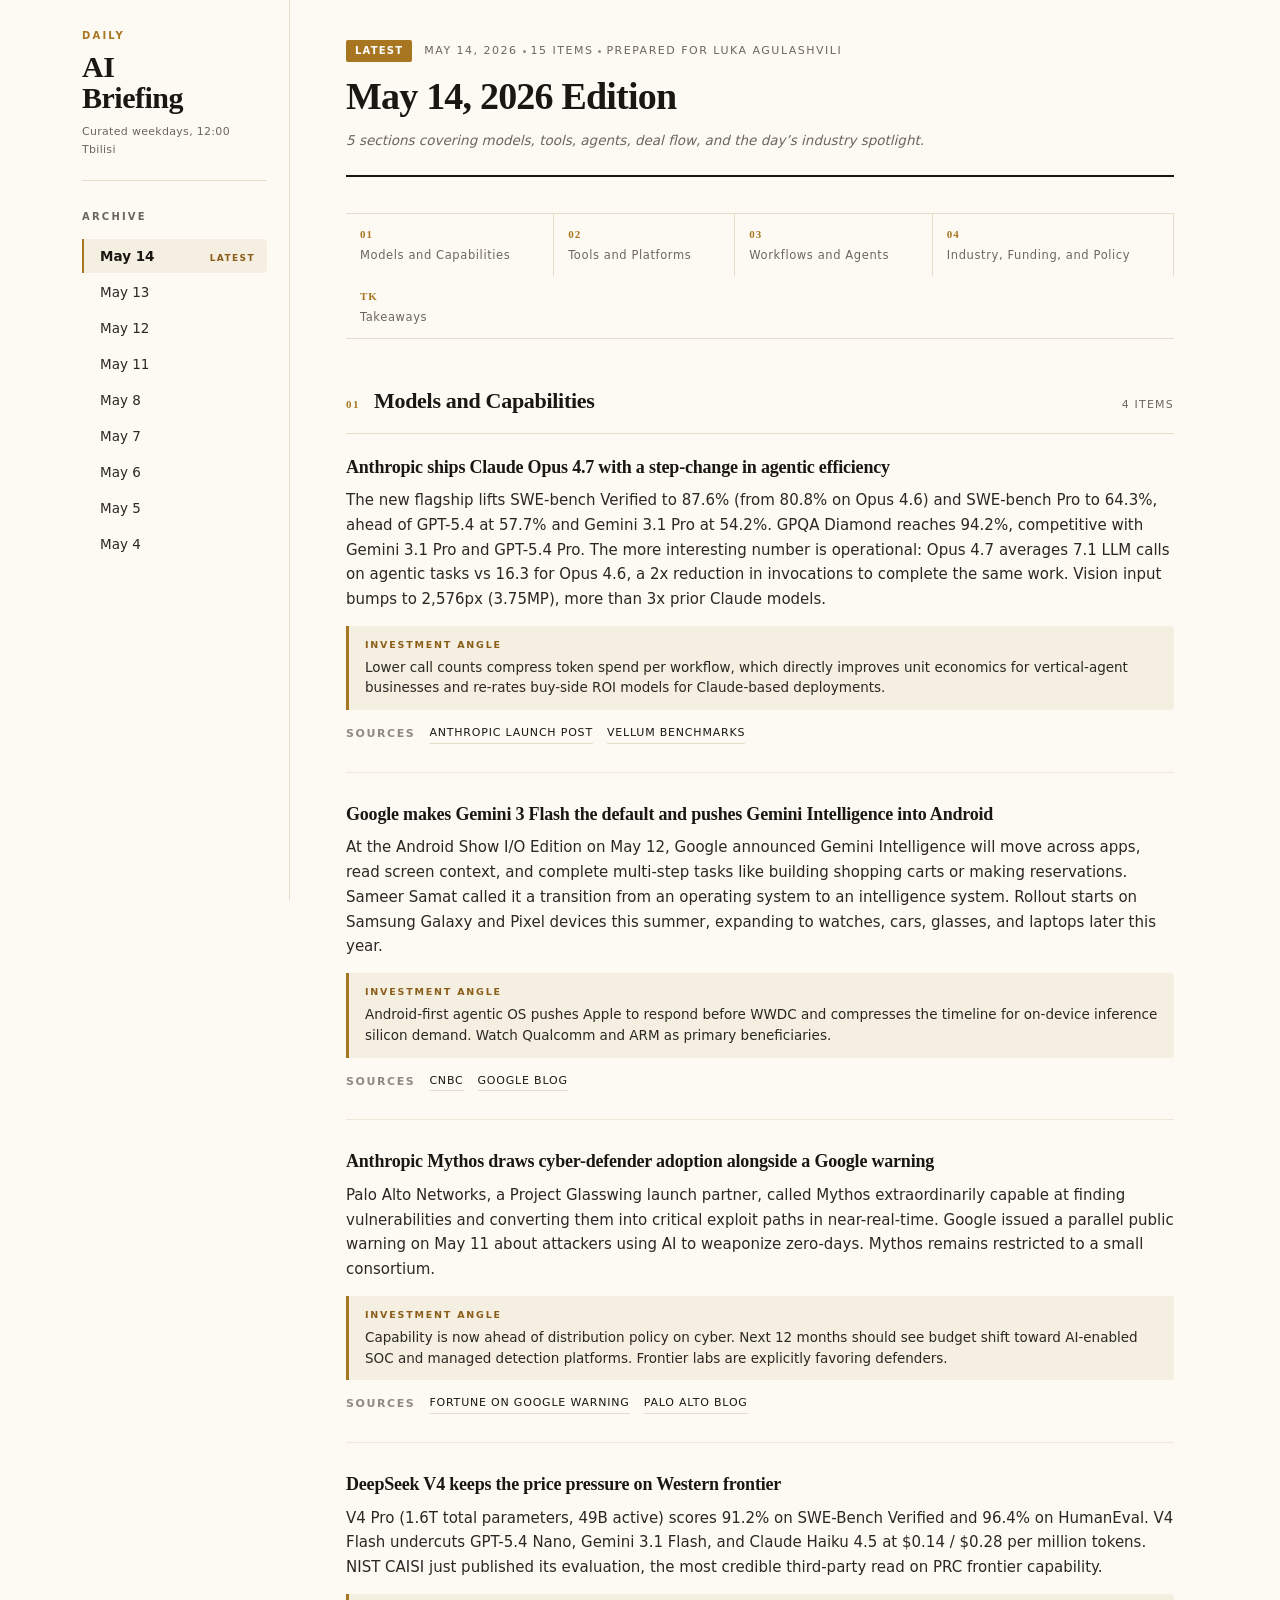
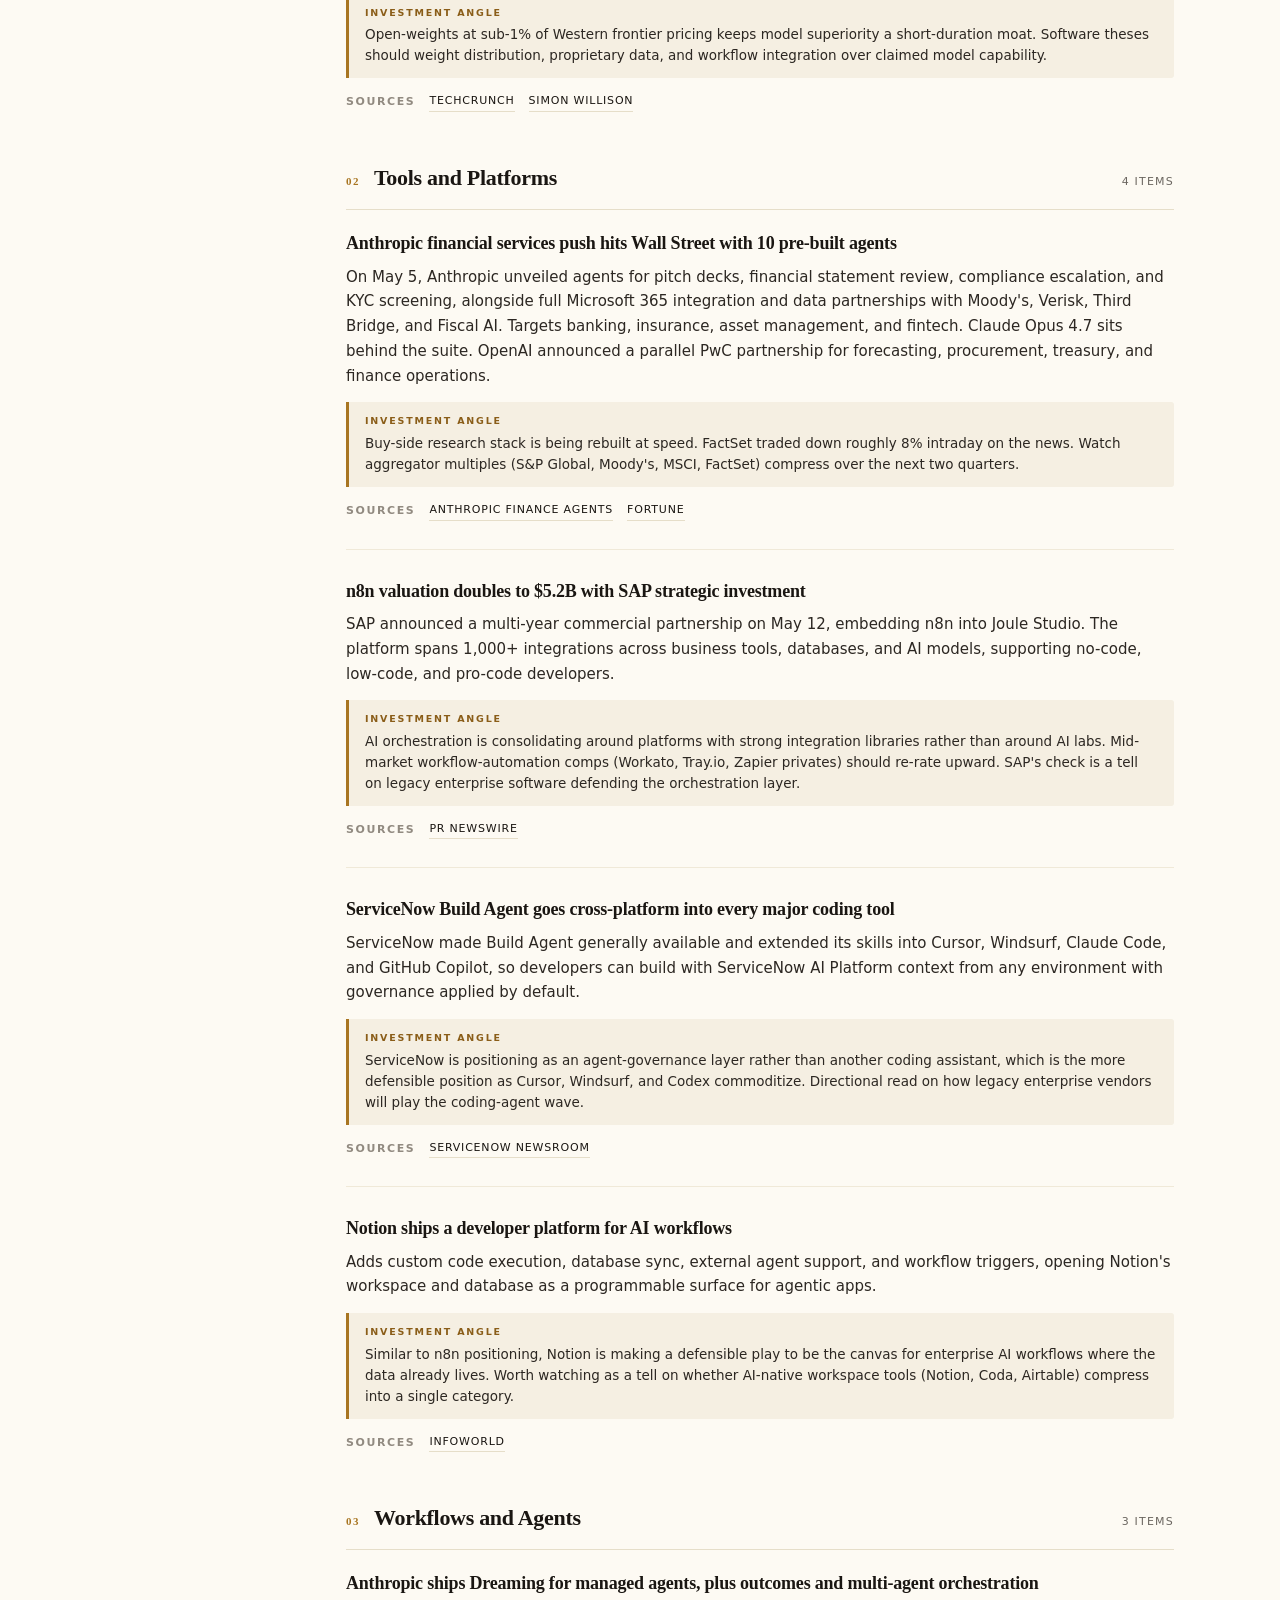
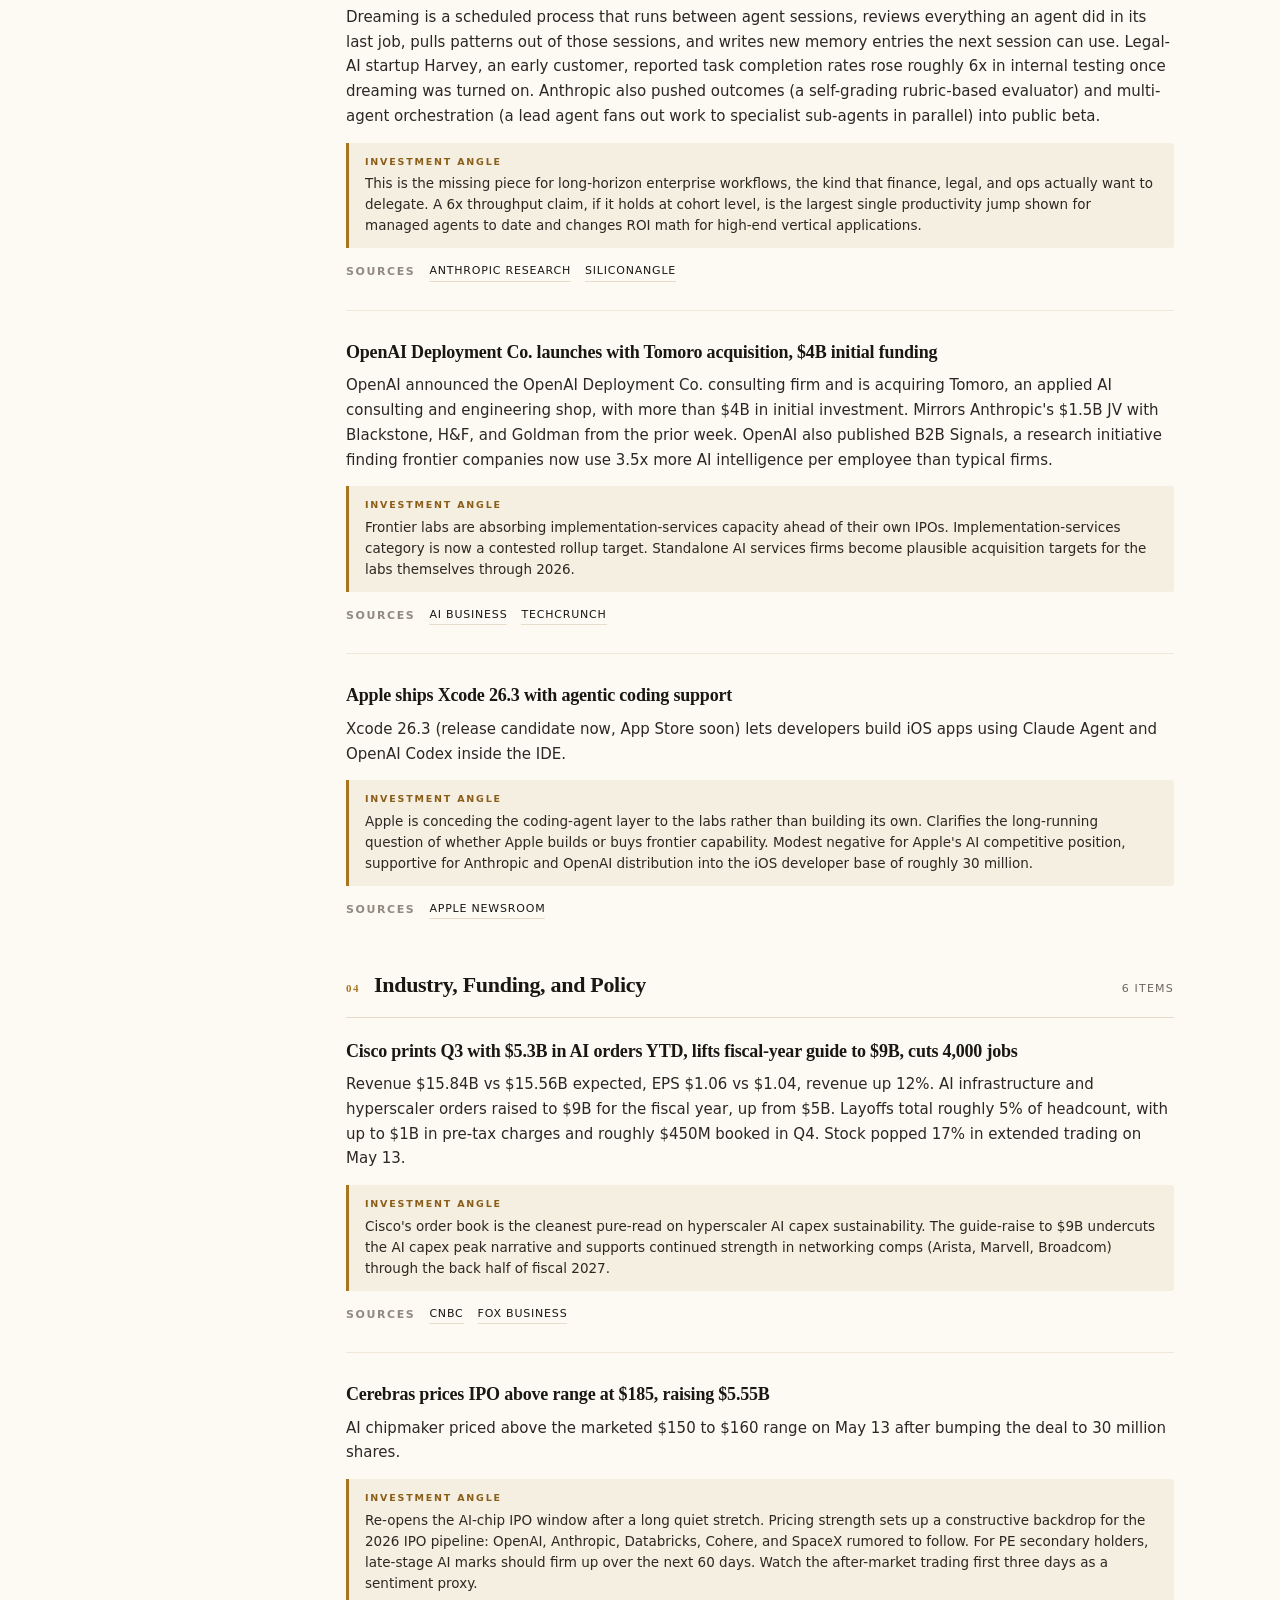
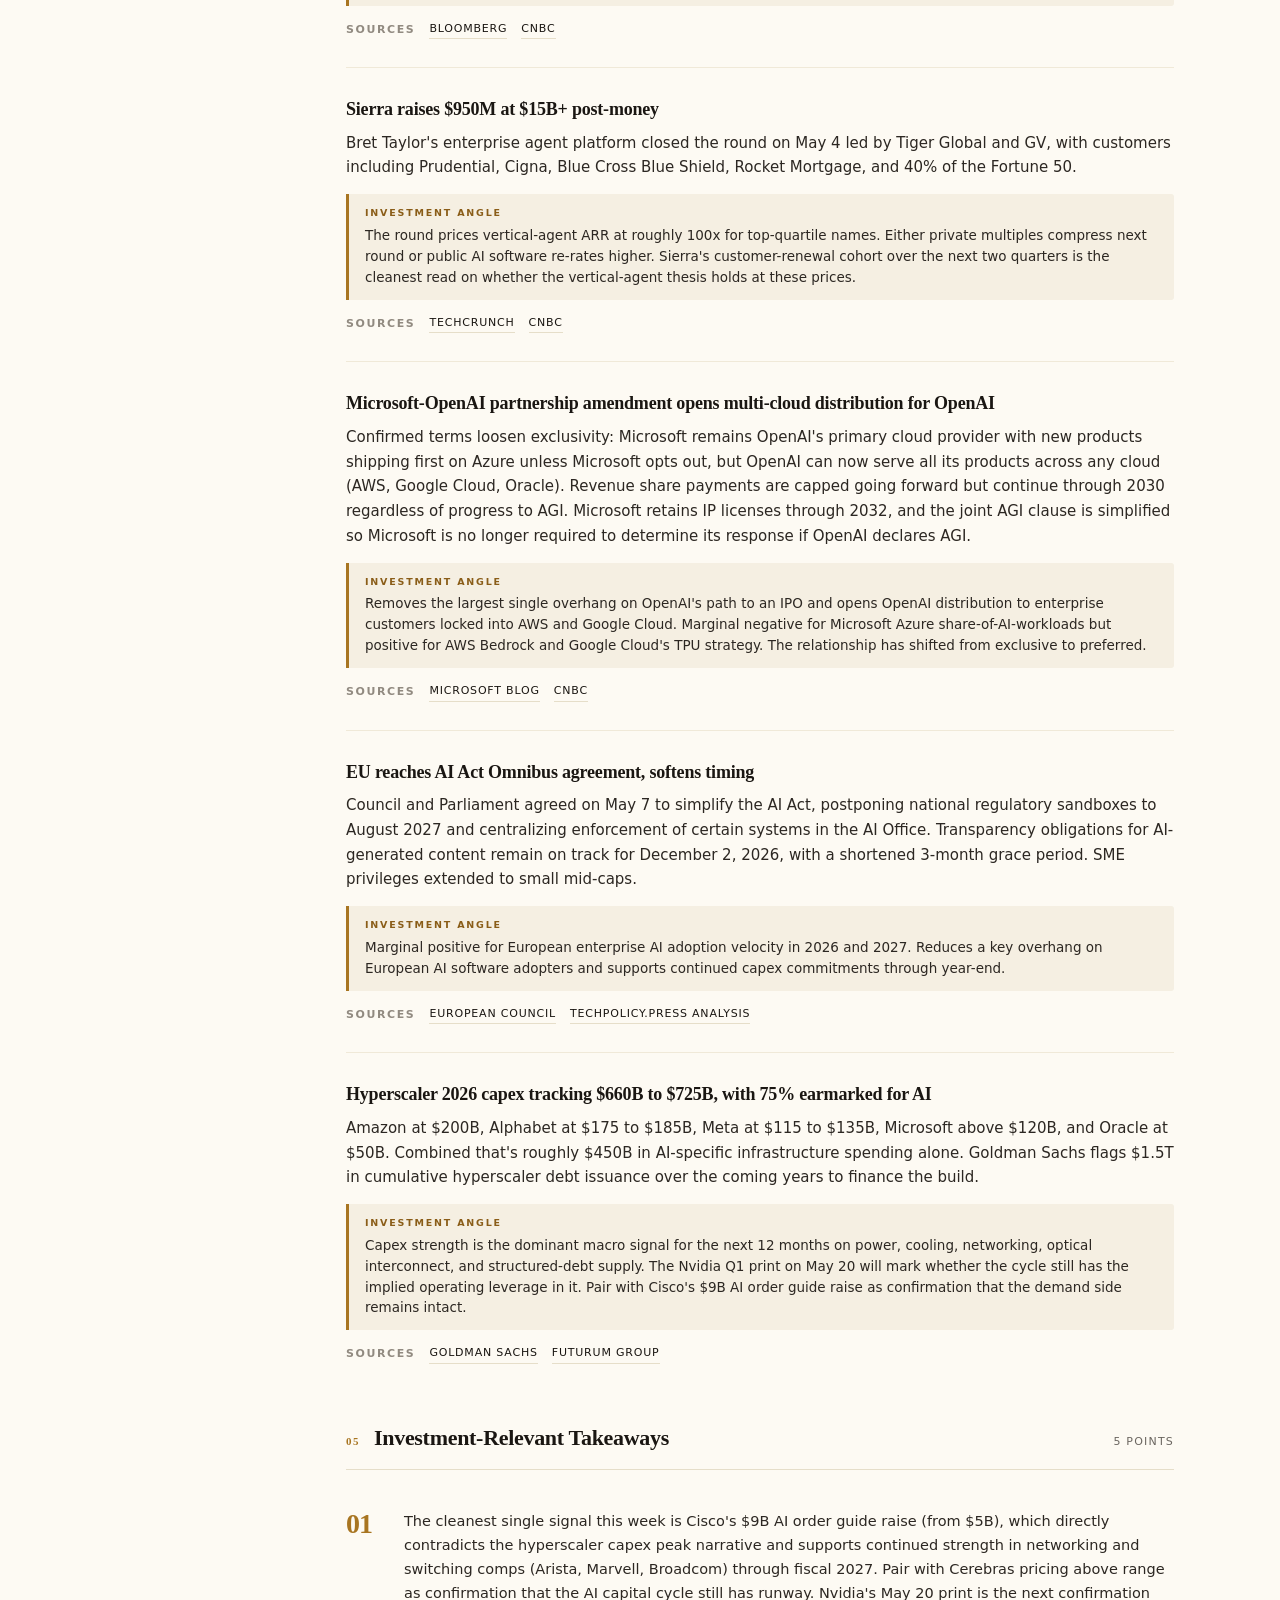
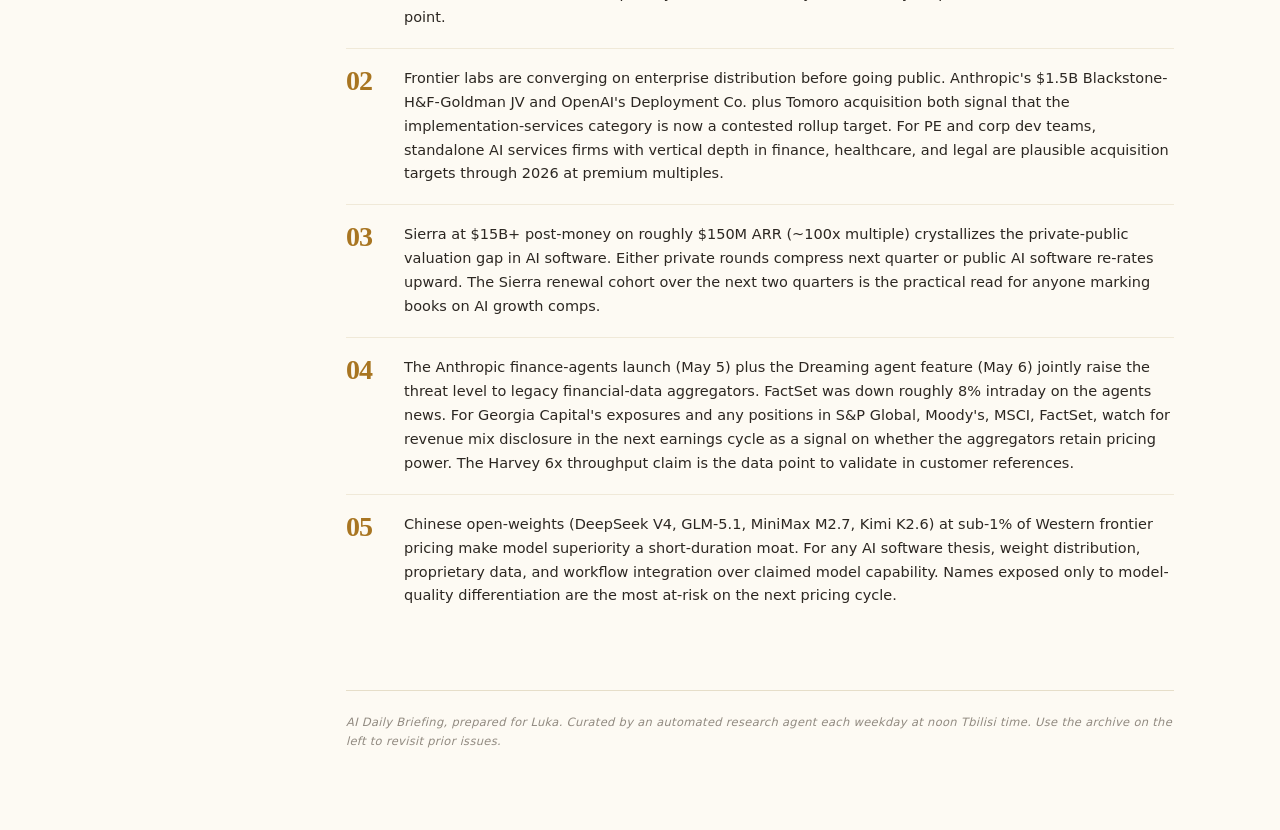
==== commit 92f1d19c: "Daily AI briefing 2026-05-14 (noon refresh)" ====
--- a/index.html
+++ b/index.html
@@ -769,15 +769,15 @@
           {
             "headline": "Anthropic financial services push hits Wall Street with 10 pre-built agents",
             "summary": "On May 5, Anthropic unveiled agents for pitch decks, financial statement review, compliance escalation, and KYC screening, alongside full Microsoft 365 integration and data partnerships with Moody's, Verisk, Third Bridge, and Fiscal AI. Targets banking, insurance, asset management, and fintech. Claude Opus 4.7 sits behind the suite. OpenAI announced a parallel PwC partnership for forecasting, procurement, treasury, and finance operations.",
-            "angle": "Buy-side research stack is being rebuilt at speed. FactSet traded down ~8% intraday on the news. Watch aggregator multiples (S&P Global, Moody's, MSCI, FactSet) compress over the next two quarters.",
-            "sources": [
+            "angle": "Buy-side research stack is being rebuilt at speed. FactSet traded down roughly 8% intraday on the news. Watch aggregator multiples (S&P Global, Moody's, MSCI, FactSet) compress over the next two quarters.",
+            "sources": [
+              {
+                "title": "Anthropic finance agents",
+                "url": "https://www.anthropic.com/news/finance-agents"
+              },
               {
                 "title": "Fortune",
                 "url": "https://fortune.com/2026/05/05/anthropic-wall-street-financial-services-agents-jamie-dimon/"
-              },
-              {
-                "title": "Bloomberg",
-                "url": "https://www.bloomberg.com/news/articles/2026-05-05/anthropic-unveils-ai-agents-to-field-financial-services-tasks"
               }
             ]
           },
@@ -806,7 +806,7 @@
           {
             "headline": "Notion ships a developer platform for AI workflows",
             "summary": "Adds custom code execution, database sync, external agent support, and workflow triggers, opening Notion's workspace and database as a programmable surface for agentic apps.",
-            "angle": "Similar to n8n positioning, Notion is making a defensible play to be the canvas for enterprise AI workflows where data already lives. Worth watching as a tell on whether AI-native workspace tools (Notion, Coda, Airtable) compress into a single category.",
+            "angle": "Similar to n8n positioning, Notion is making a defensible play to be the canvas for enterprise AI workflows where the data already lives. Worth watching as a tell on whether AI-native workspace tools (Notion, Coda, Airtable) compress into a single category.",
             "sources": [
               {
                 "title": "InfoWorld",
@@ -820,9 +820,24 @@
         "title": "Workflows and Agents",
         "items": [
           {
-            "headline": "OpenAI Deployment Co. launches with Tomoro acquisition",
-            "summary": "OpenAI announced the OpenAI Deployment Co. consulting firm and is acquiring Tomoro, an applied AI consulting and engineering shop. Mirrors Anthropic's $1.5B JV with Blackstone, H&F, and Goldman from the prior week.",
-            "angle": "Frontier labs are absorbing implementation-services capacity ahead of their own IPOs. The implementation-services category is now a contested rollup target. Standalone AI services firms become plausible acquisition targets for the labs themselves through 2026.",
+            "headline": "Anthropic ships Dreaming for managed agents, plus outcomes and multi-agent orchestration",
+            "summary": "Dreaming is a scheduled process that runs between agent sessions, reviews everything an agent did in its last job, pulls patterns out of those sessions, and writes new memory entries the next session can use. Legal-AI startup Harvey, an early customer, reported task completion rates rose roughly 6x in internal testing once dreaming was turned on. Anthropic also pushed outcomes (a self-grading rubric-based evaluator) and multi-agent orchestration (a lead agent fans out work to specialist sub-agents in parallel) into public beta.",
+            "angle": "This is the missing piece for long-horizon enterprise workflows, the kind that finance, legal, and ops actually want to delegate. A 6x throughput claim, if it holds at cohort level, is the largest single productivity jump shown for managed agents to date and changes ROI math for high-end vertical applications.",
+            "sources": [
+              {
+                "title": "Anthropic research",
+                "url": "https://www.anthropic.com/research/long-running-Claude"
+              },
+              {
+                "title": "SiliconANGLE",
+                "url": "https://siliconangle.com/2026/05/06/anthropic-letting-claude-agents-dream-dont-sleep-job/"
+              }
+            ]
+          },
+          {
+            "headline": "OpenAI Deployment Co. launches with Tomoro acquisition, $4B initial funding",
+            "summary": "OpenAI announced the OpenAI Deployment Co. consulting firm and is acquiring Tomoro, an applied AI consulting and engineering shop, with more than $4B in initial investment. Mirrors Anthropic's $1.5B JV with Blackstone, H&F, and Goldman from the prior week. OpenAI also published B2B Signals, a research initiative finding frontier companies now use 3.5x more AI intelligence per employee than typical firms.",
+            "angle": "Frontier labs are absorbing implementation-services capacity ahead of their own IPOs. Implementation-services category is now a contested rollup target. Standalone AI services firms become plausible acquisition targets for the labs themselves through 2026.",
             "sources": [
               {
                 "title": "AI Business",
@@ -835,20 +850,9 @@
             ]
           },
           {
-            "headline": "Coder Agents launches as a platform-team management layer for AI agents",
-            "summary": "Provides a standardized way for platform teams to deploy and manage AI agents across an organization, letting developers delegate code writing, test generation, repository analysis, and PR creation through a conversational interface and API.",
-            "angle": "Agent ops is becoming its own SaaS category. Names like Coder plus Lakera and Arize on the monitoring side are the picks-and-shovels for the agent boom. Worth tracking the next round for the leading 3 to 5 names.",
-            "sources": [
-              {
-                "title": "SD Times",
-                "url": "https://sdtimes.com/ai/may-8-2026-ai-updates-from-the-past-week-coder-agents-launch-snyk-claude-partnership-opsera-cursor-partnership-and-more/"
-              }
-            ]
-          },
-          {
             "headline": "Apple ships Xcode 26.3 with agentic coding support",
             "summary": "Xcode 26.3 (release candidate now, App Store soon) lets developers build iOS apps using Claude Agent and OpenAI Codex inside the IDE.",
-            "angle": "Apple is conceding the coding-agent layer to the labs rather than building its own. Clarifies the question of whether Apple builds or buys frontier capability. Modest negative read for Apple's claimed AI competitive position, supportive for Anthropic and OpenAI distribution into the iOS developer base of ~30 million.",
+            "angle": "Apple is conceding the coding-agent layer to the labs rather than building its own. Clarifies the long-running question of whether Apple builds or buys frontier capability. Modest negative for Apple's AI competitive position, supportive for Anthropic and OpenAI distribution into the iOS developer base of roughly 30 million.",
             "sources": [
               {
                 "title": "Apple newsroom",
@@ -862,8 +866,8 @@
         "title": "Industry, Funding, and Policy",
         "items": [
           {
-            "headline": "Cisco prints Q3 with $5.3B AI orders YTD, lifts fiscal-year guide to $9B, cuts 4,000 jobs",
-            "summary": "Revenue $15.84B vs $15.56B expected, EPS $1.06 vs $1.04, with revenue up 12%. AI infrastructure and hyperscaler orders raised to $9B for the fiscal year, up from $5B. Layoffs total roughly 5% of headcount, with up to $1B in pre-tax charges and ~$450M booked in Q4. Stock popped 17% in extended trading on May 13.",
+            "headline": "Cisco prints Q3 with $5.3B in AI orders YTD, lifts fiscal-year guide to $9B, cuts 4,000 jobs",
+            "summary": "Revenue $15.84B vs $15.56B expected, EPS $1.06 vs $1.04, revenue up 12%. AI infrastructure and hyperscaler orders raised to $9B for the fiscal year, up from $5B. Layoffs total roughly 5% of headcount, with up to $1B in pre-tax charges and roughly $450M booked in Q4. Stock popped 17% in extended trading on May 13.",
             "angle": "Cisco's order book is the cleanest pure-read on hyperscaler AI capex sustainability. The guide-raise to $9B undercuts the AI capex peak narrative and supports continued strength in networking comps (Arista, Marvell, Broadcom) through the back half of fiscal 2027.",
             "sources": [
               {
@@ -894,7 +898,7 @@
           {
             "headline": "Sierra raises $950M at $15B+ post-money",
             "summary": "Bret Taylor's enterprise agent platform closed the round on May 4 led by Tiger Global and GV, with customers including Prudential, Cigna, Blue Cross Blue Shield, Rocket Mortgage, and 40% of the Fortune 50.",
-            "angle": "Round prices vertical-agent ARR at roughly 100x for top-quartile names. Either private multiples compress next round or public AI software re-rates higher. Sierra's customer-renewal cohort over the next two quarters is the cleanest read on whether the vertical-agent thesis holds at these prices.",
+            "angle": "The round prices vertical-agent ARR at roughly 100x for top-quartile names. Either private multiples compress next round or public AI software re-rates higher. Sierra's customer-renewal cohort over the next two quarters is the cleanest read on whether the vertical-agent thesis holds at these prices.",
             "sources": [
               {
                 "title": "TechCrunch",
@@ -907,19 +911,23 @@
             ]
           },
           {
-            "headline": "Anthropic in talks for $900B valuation, ~$30B raise",
-            "summary": "Early-stage discussions with investors including sovereign wealth and corporates.",
-            "angle": "Would put Anthropic in the top 5 most valuable private companies globally and value the lab at roughly 2x its early-2026 round. If priced, locks frontier-lab in as a separate category from chip and infrastructure plays. The implied multiple on disclosed run-rate ARR is the key data point to track when terms leak.",
-            "sources": [
-              {
-                "title": "StartupHub.ai",
-                "url": "https://www.startuphub.ai/ai-news/startup-news/2026/anthropic-eyes-900b-valuation-in-massive-funding-talks"
+            "headline": "Microsoft-OpenAI partnership amendment opens multi-cloud distribution for OpenAI",
+            "summary": "Confirmed terms loosen exclusivity: Microsoft remains OpenAI's primary cloud provider with new products shipping first on Azure unless Microsoft opts out, but OpenAI can now serve all its products across any cloud (AWS, Google Cloud, Oracle). Revenue share payments are capped going forward but continue through 2030 regardless of progress to AGI. Microsoft retains IP licenses through 2032, and the joint AGI clause is simplified so Microsoft is no longer required to determine its response if OpenAI declares AGI.",
+            "angle": "Removes the largest single overhang on OpenAI's path to an IPO and opens OpenAI distribution to enterprise customers locked into AWS and Google Cloud. Marginal negative for Microsoft Azure share-of-AI-workloads but positive for AWS Bedrock and Google Cloud's TPU strategy. The relationship has shifted from exclusive to preferred.",
+            "sources": [
+              {
+                "title": "Microsoft blog",
+                "url": "https://blogs.microsoft.com/blog/2026/04/27/the-next-phase-of-the-microsoft-openai-partnership/"
+              },
+              {
+                "title": "CNBC",
+                "url": "https://www.cnbc.com/2026/04/27/openai-microsoft-partnership-revenue-cap.html"
               }
             ]
           },
           {
             "headline": "EU reaches AI Act Omnibus agreement, softens timing",
-            "summary": "Council and Parliament agreed on May 7 to simplify the AI Act, postponing national regulatory sandboxes to August 2027 and centralizing enforcement of certain systems in the AI Office. Transparency obligations for AI-generated content remain on track for December 2, 2026 with a shortened 3-month grace period. SME privileges extended to small mid-caps.",
+            "summary": "Council and Parliament agreed on May 7 to simplify the AI Act, postponing national regulatory sandboxes to August 2027 and centralizing enforcement of certain systems in the AI Office. Transparency obligations for AI-generated content remain on track for December 2, 2026, with a shortened 3-month grace period. SME privileges extended to small mid-caps.",
             "angle": "Marginal positive for European enterprise AI adoption velocity in 2026 and 2027. Reduces a key overhang on European AI software adopters and supports continued capex commitments through year-end.",
             "sources": [
               {
@@ -929,6 +937,21 @@
               {
                 "title": "TechPolicy.Press analysis",
                 "url": "https://www.techpolicy.press/what-the-eu-ai-omnibus-deal-changes-for-the-ai-act-and-what-lies-ahead/"
+              }
+            ]
+          },
+          {
+            "headline": "Hyperscaler 2026 capex tracking $660B to $725B, with 75% earmarked for AI",
+            "summary": "Amazon at $200B, Alphabet at $175 to $185B, Meta at $115 to $135B, Microsoft above $120B, and Oracle at $50B. Combined that's roughly $450B in AI-specific infrastructure spending alone. Goldman Sachs flags $1.5T in cumulative hyperscaler debt issuance over the coming years to finance the build.",
+            "angle": "Capex strength is the dominant macro signal for the next 12 months on power, cooling, networking, optical interconnect, and structured-debt supply. The Nvidia Q1 print on May 20 will mark whether the cycle still has the implied operating leverage in it. Pair with Cisco's $9B AI order guide raise as confirmation that the demand side remains intact.",
+            "sources": [
+              {
+                "title": "Goldman Sachs",
+                "url": "https://www.goldmansachs.com/insights/articles/why-ai-companies-may-invest-more-than-500-billion-in-2026"
+              },
+              {
+                "title": "Futurum Group",
+                "url": "https://futurumgroup.com/insights/ai-capex-2026-the-690b-infrastructure-sprint/"
               }
             ]
           }
@@ -936,10 +959,10 @@
       }
     ],
     "takeaways": [
-      "Cisco's $9B AI order guide raise (from $5B) is the single cleanest signal of the week, directly contradicting the hyperscaler capex peak narrative and supporting continued strength in networking and switching comps (Arista, Marvell, Broadcom) through fiscal 2027. Pair with Cerebras pricing above range as confirmation that the AI capital cycle still has runway.",
-      "Frontier labs are converging on enterprise distribution before going public. Anthropic's $1.5B Blackstone-H&F-Goldman JV and OpenAI's Deployment Co. plus Tomoro acquisition signal that the implementation-services category is now a contested rollup target. Standalone AI services firms (especially with vertical depth in finance, healthcare, legal) are plausible acquisition targets through 2026 at premium multiples.",
-      "Sierra at $15B+ on roughly $150M ARR (~100x multiple) crystallizes the private-public valuation gap in AI software. Either private rounds compress next quarter or public AI software re-rates upward. The Sierra renewal cohort over the next two quarters is the practical read for anyone marking books on AI growth comps.",
-      "The Anthropic finance-agents launch (May 5) is the first direct equity-market-priced threat to legacy financial-data aggregators. FactSet down ~8% intraday on the news. For Georgia Capital's exposures and any positions in S&P Global, Moody's, MSCI, FactSet, watch for revenue mix disclosure in the next earnings cycle as a signal on whether the aggregators retain pricing power.",
+      "The cleanest single signal this week is Cisco's $9B AI order guide raise (from $5B), which directly contradicts the hyperscaler capex peak narrative and supports continued strength in networking and switching comps (Arista, Marvell, Broadcom) through fiscal 2027. Pair with Cerebras pricing above range as confirmation that the AI capital cycle still has runway. Nvidia's May 20 print is the next confirmation point.",
+      "Frontier labs are converging on enterprise distribution before going public. Anthropic's $1.5B Blackstone-H&F-Goldman JV and OpenAI's Deployment Co. plus Tomoro acquisition both signal that the implementation-services category is now a contested rollup target. For PE and corp dev teams, standalone AI services firms with vertical depth in finance, healthcare, and legal are plausible acquisition targets through 2026 at premium multiples.",
+      "Sierra at $15B+ post-money on roughly $150M ARR (~100x multiple) crystallizes the private-public valuation gap in AI software. Either private rounds compress next quarter or public AI software re-rates upward. The Sierra renewal cohort over the next two quarters is the practical read for anyone marking books on AI growth comps.",
+      "The Anthropic finance-agents launch (May 5) plus the Dreaming agent feature (May 6) jointly raise the threat level to legacy financial-data aggregators. FactSet was down roughly 8% intraday on the agents news. For Georgia Capital's exposures and any positions in S&P Global, Moody's, MSCI, FactSet, watch for revenue mix disclosure in the next earnings cycle as a signal on whether the aggregators retain pricing power. The Harvey 6x throughput claim is the data point to validate in customer references.",
       "Chinese open-weights (DeepSeek V4, GLM-5.1, MiniMax M2.7, Kimi K2.6) at sub-1% of Western frontier pricing make model superiority a short-duration moat. For any AI software thesis, weight distribution, proprietary data, and workflow integration over claimed model capability. Names exposed only to model-quality differentiation are the most at-risk on the next pricing cycle."
     ]
   },
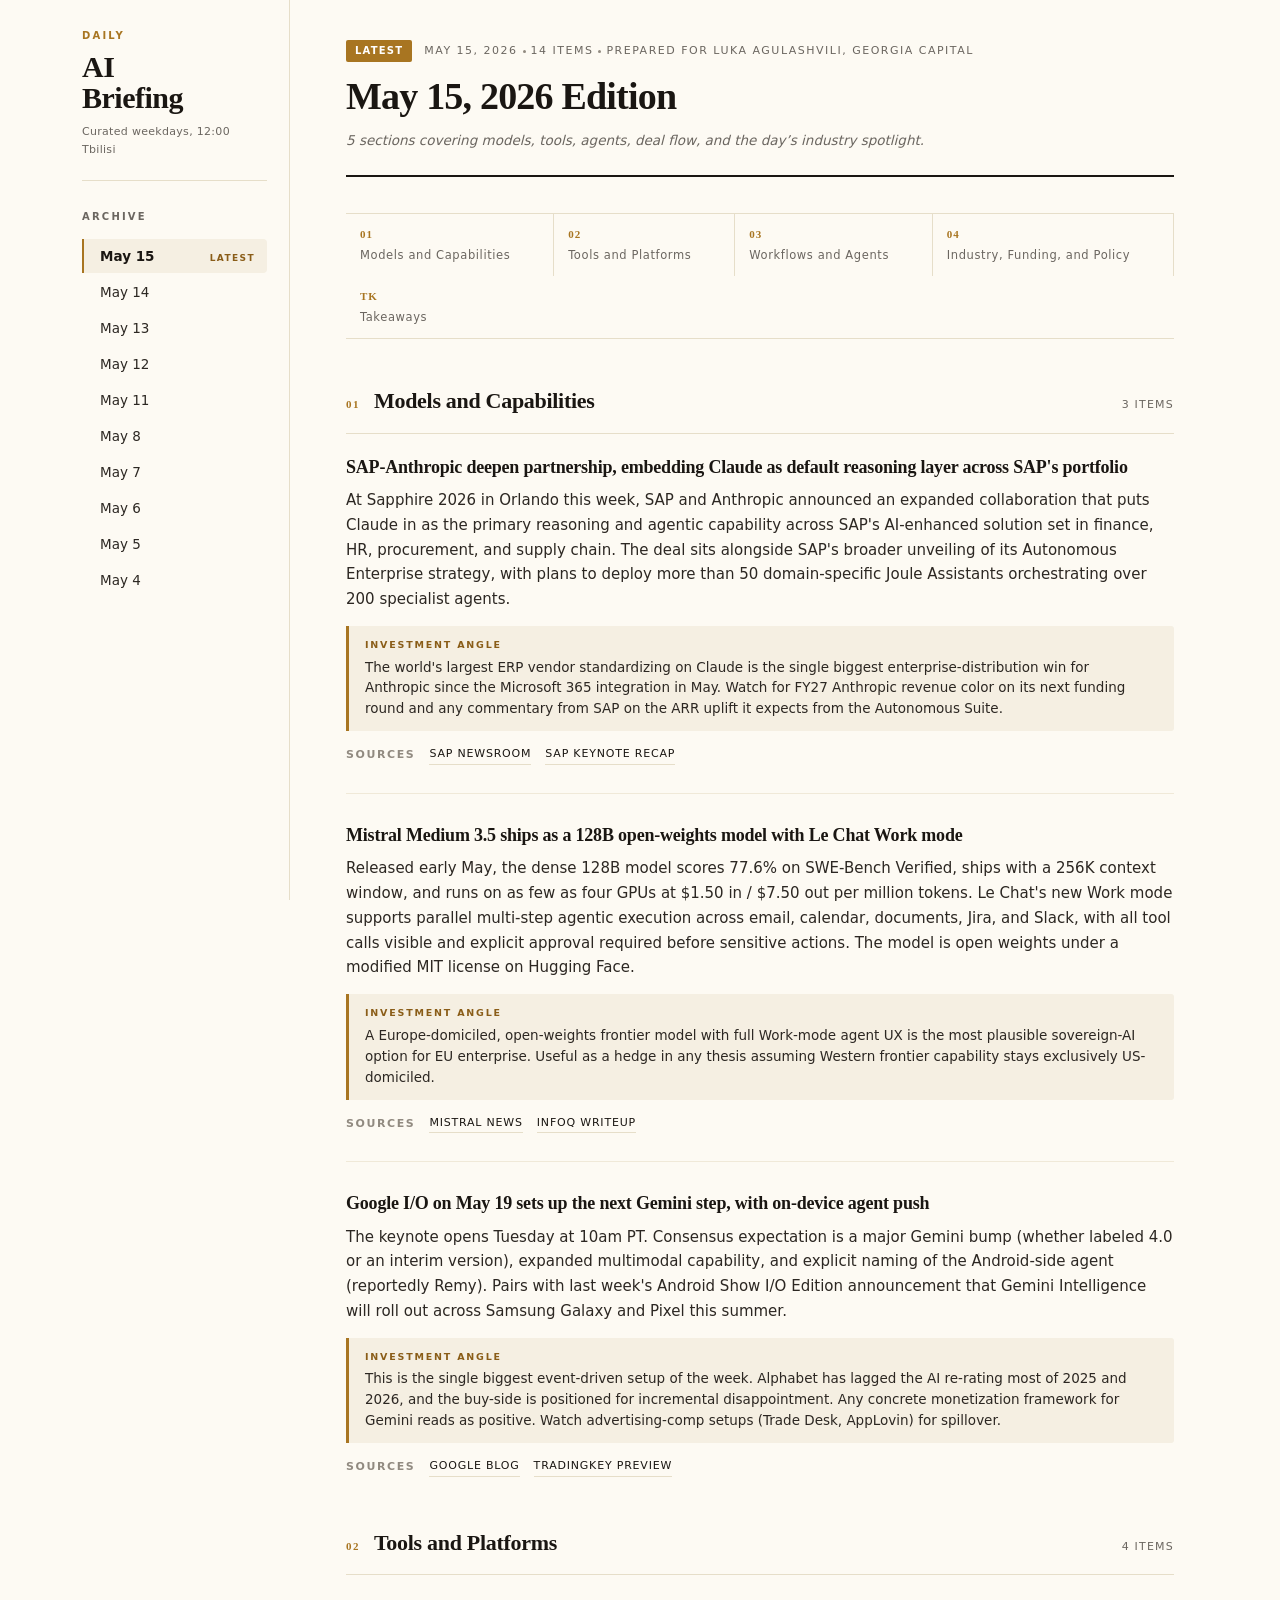
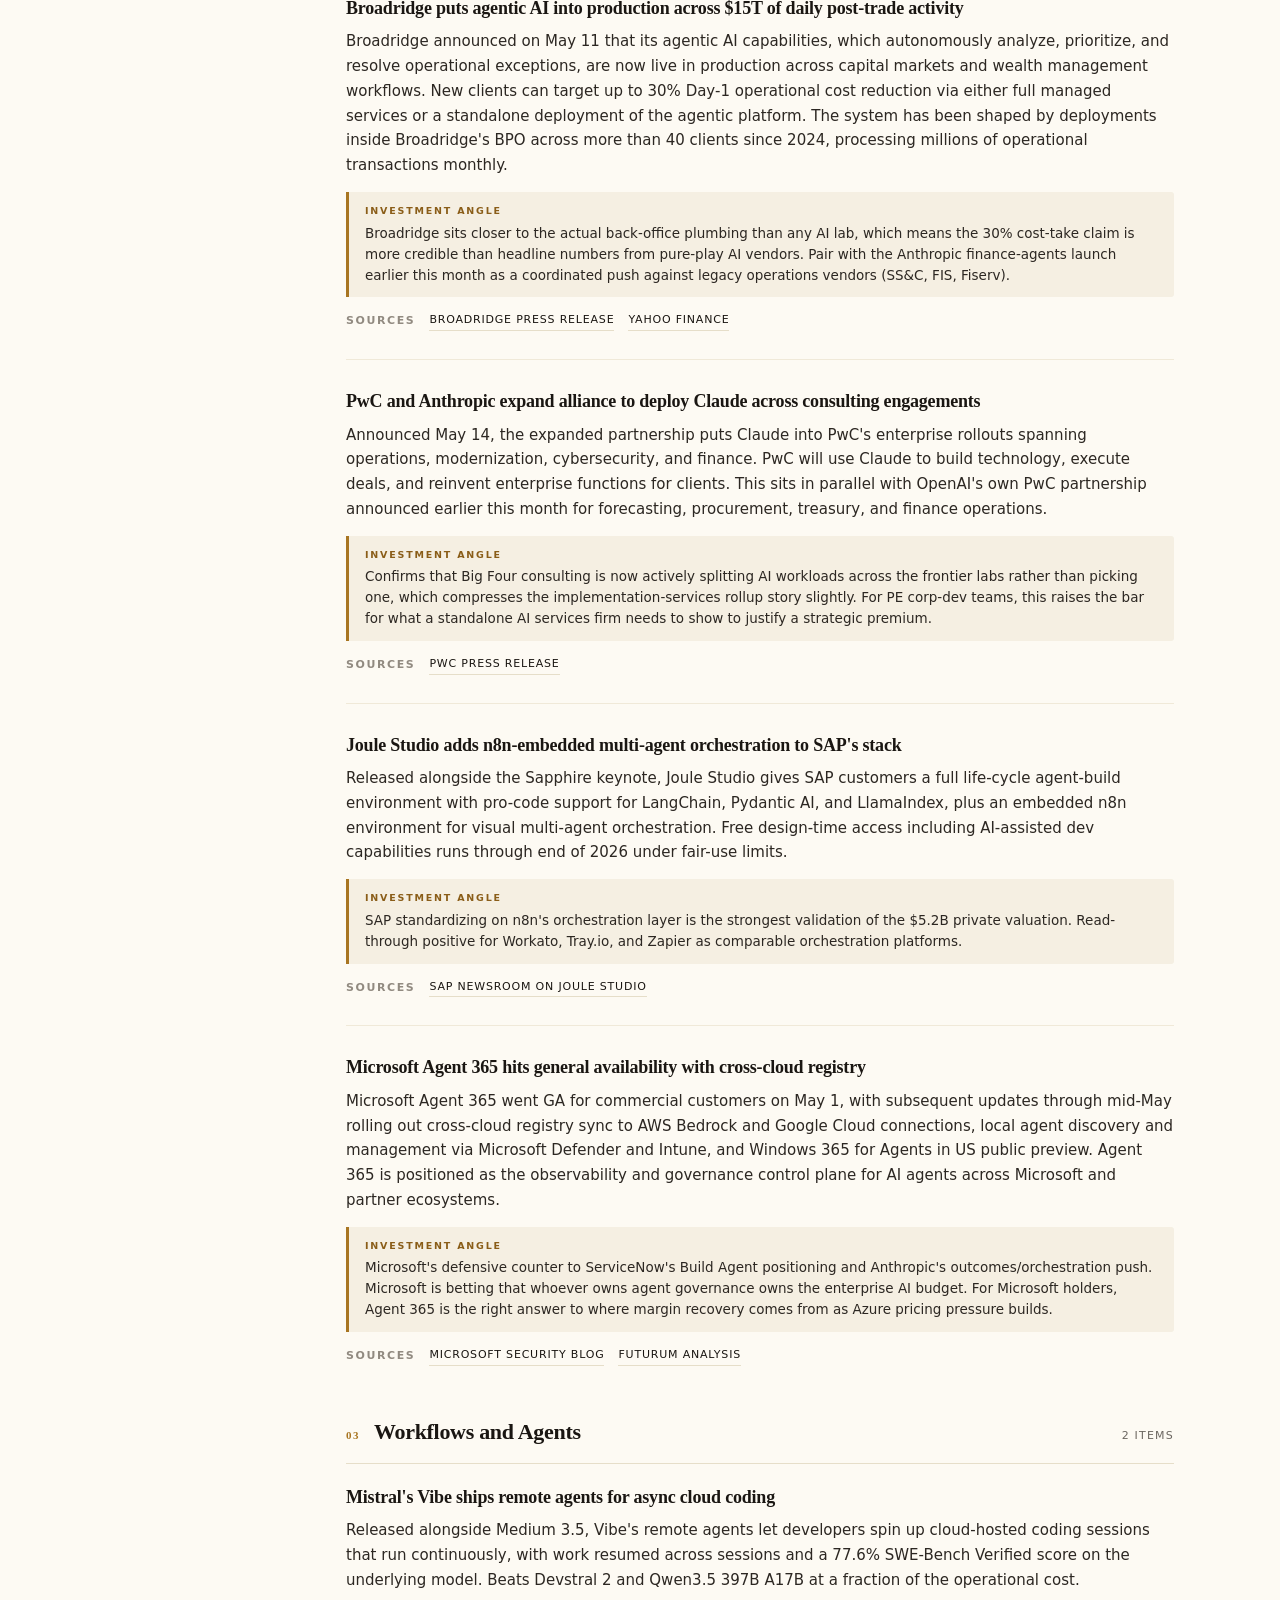
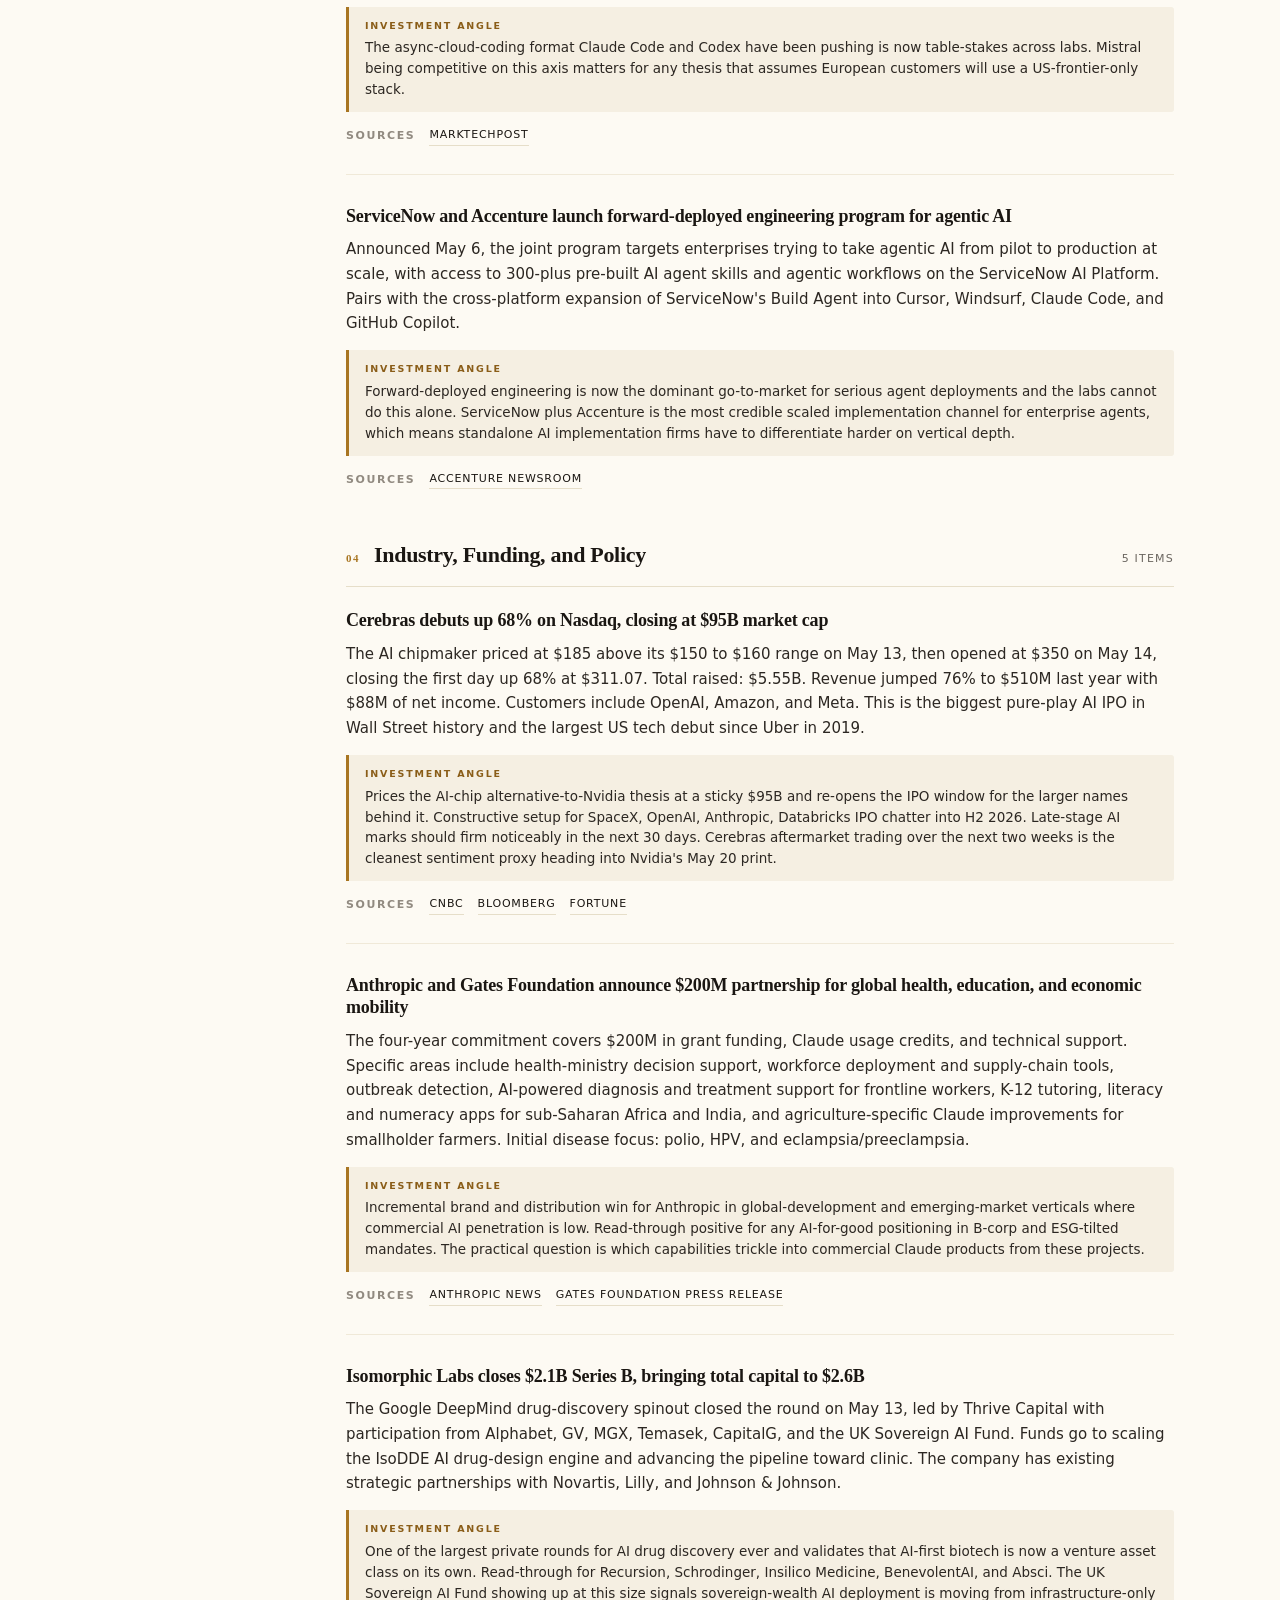
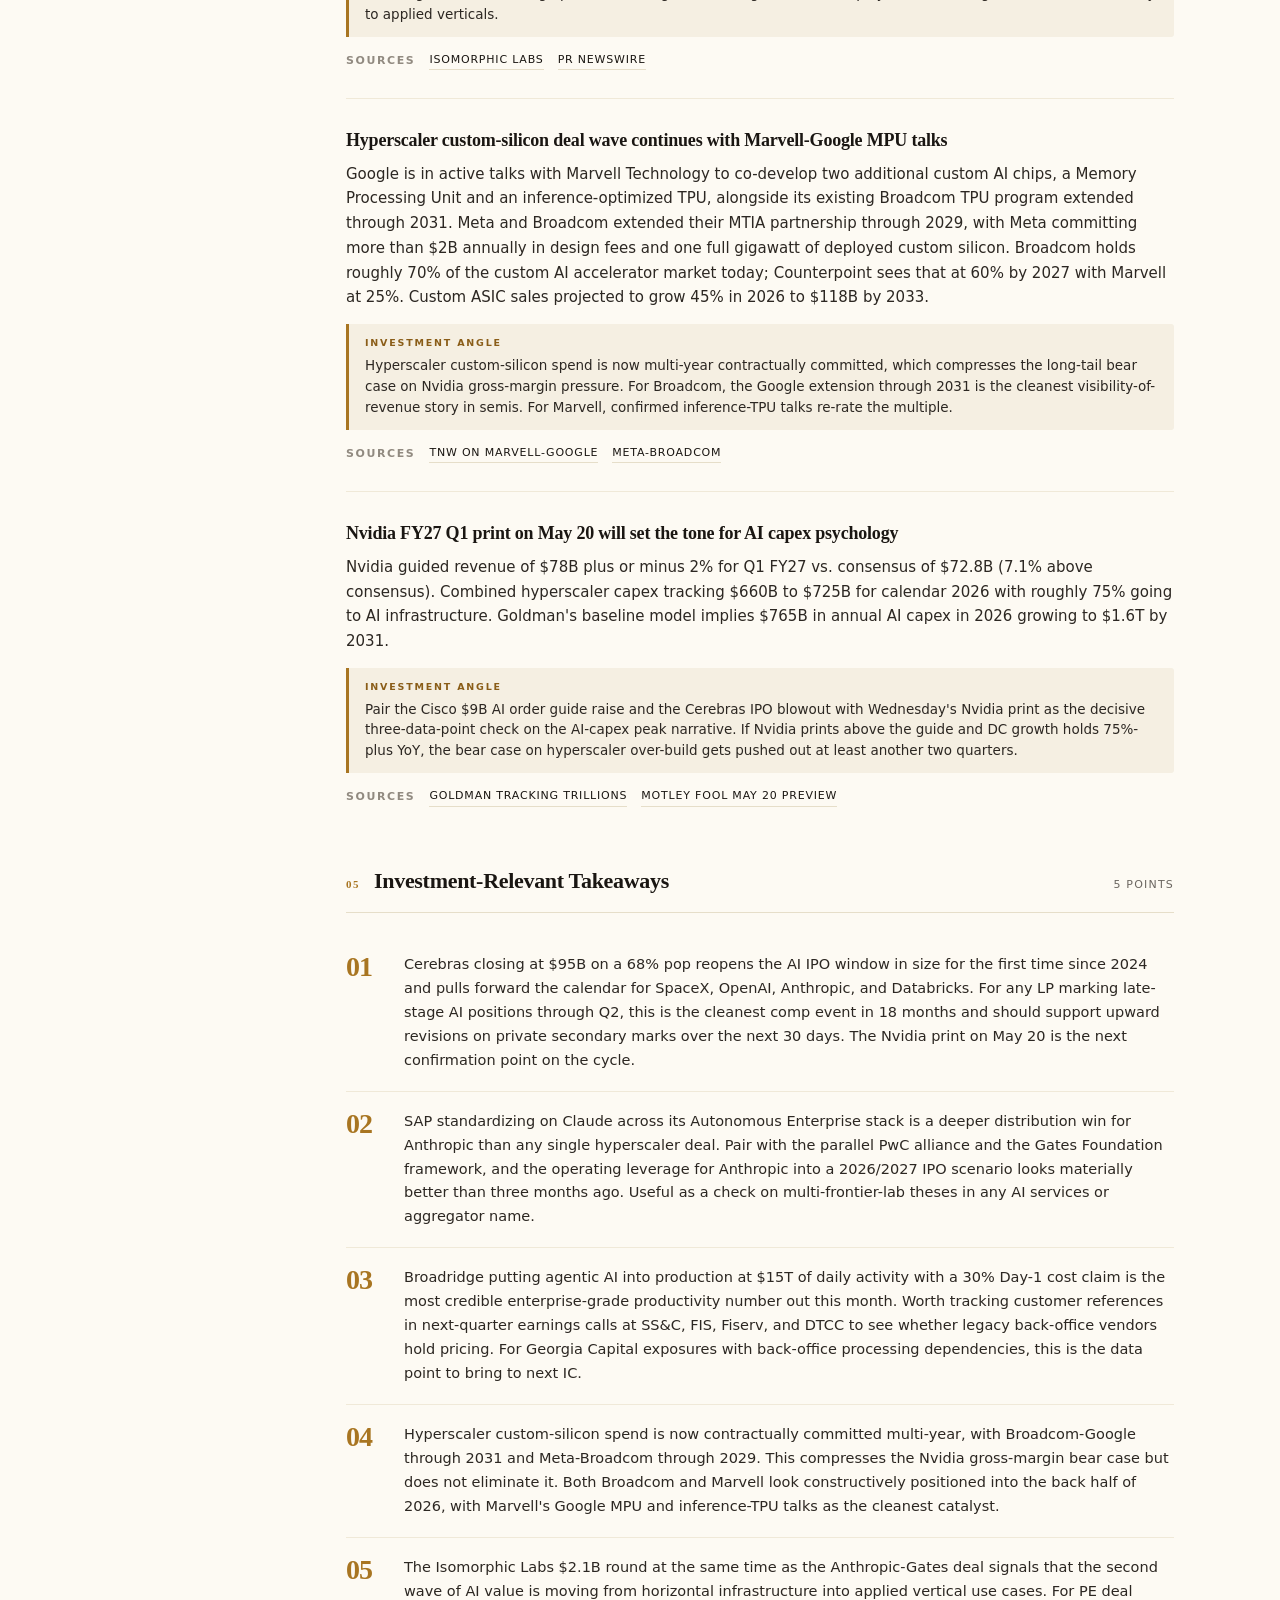
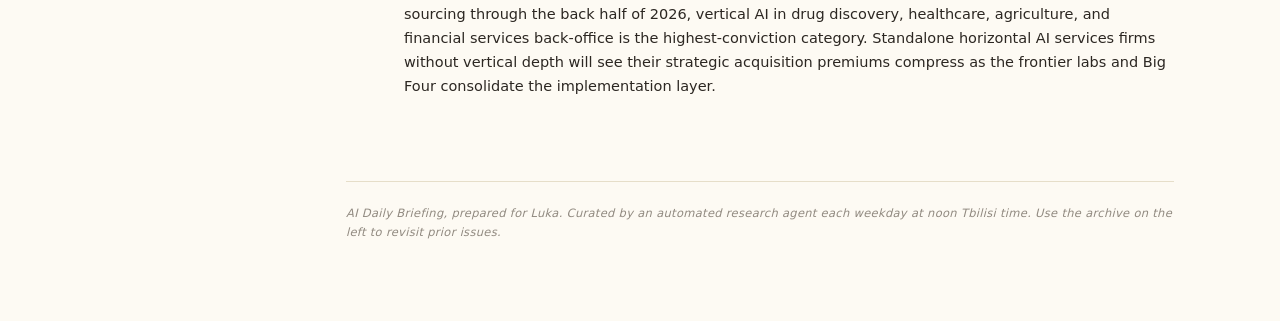
==== commit 9b596b13: "Daily AI briefing 2026-05-15" ====
--- a/index.html
+++ b/index.html
@@ -1,4 +1,4 @@
-<!DOCTYPE html><script type="application/json" id="cowork-artifact-meta">
+<!DOCTYPE html><!-- last-push-test: 2026-05-14T13:02:42Z --><script type="application/json" id="cowork-artifact-meta">
 {
   "name": "Ai Daily Briefing",
   "schemaVersion": 1,
@@ -692,6 +692,239 @@
 // === BRIEFINGS_DATA_START ===
 // Each daily run prepends a new entry to this array. Newest first.
 const briefings = [
+  {
+    "date": "2026-05-15",
+    "display_date": "May 15, 2026",
+    "prepared_for": "Luka Agulashvili, Georgia Capital",
+    "item_count": 14,
+    "sections": [
+      {
+        "title": "Models and Capabilities",
+        "items": [
+          {
+            "headline": "SAP-Anthropic deepen partnership, embedding Claude as default reasoning layer across SAP's portfolio",
+            "summary": "At Sapphire 2026 in Orlando this week, SAP and Anthropic announced an expanded collaboration that puts Claude in as the primary reasoning and agentic capability across SAP's AI-enhanced solution set in finance, HR, procurement, and supply chain. The deal sits alongside SAP's broader unveiling of its Autonomous Enterprise strategy, with plans to deploy more than 50 domain-specific Joule Assistants orchestrating over 200 specialist agents.",
+            "angle": "The world's largest ERP vendor standardizing on Claude is the single biggest enterprise-distribution win for Anthropic since the Microsoft 365 integration in May. Watch for FY27 Anthropic revenue color on its next funding round and any commentary from SAP on the ARR uplift it expects from the Autonomous Suite.",
+            "sources": [
+              {
+                "title": "SAP newsroom",
+                "url": "https://news.sap.com/2026/05/sap-sapphire-sap-unveils-autonomous-enterprise/"
+              },
+              {
+                "title": "SAP keynote recap",
+                "url": "https://news.sap.com/2026/05/sap-sapphire-keynote-business-ai-platform-power-autonomous-enterprise/"
+              }
+            ]
+          },
+          {
+            "headline": "Mistral Medium 3.5 ships as a 128B open-weights model with Le Chat Work mode",
+            "summary": "Released early May, the dense 128B model scores 77.6% on SWE-Bench Verified, ships with a 256K context window, and runs on as few as four GPUs at $1.50 in / $7.50 out per million tokens. Le Chat's new Work mode supports parallel multi-step agentic execution across email, calendar, documents, Jira, and Slack, with all tool calls visible and explicit approval required before sensitive actions. The model is open weights under a modified MIT license on Hugging Face.",
+            "angle": "A Europe-domiciled, open-weights frontier model with full Work-mode agent UX is the most plausible sovereign-AI option for EU enterprise. Useful as a hedge in any thesis assuming Western frontier capability stays exclusively US-domiciled.",
+            "sources": [
+              {
+                "title": "Mistral news",
+                "url": "https://mistral.ai/news/vibe-remote-agents-mistral-medium-3-5"
+              },
+              {
+                "title": "InfoQ writeup",
+                "url": "https://www.infoq.com/news/2026/05/mistral-agents-lechat/"
+              }
+            ]
+          },
+          {
+            "headline": "Google I/O on May 19 sets up the next Gemini step, with on-device agent push",
+            "summary": "The keynote opens Tuesday at 10am PT. Consensus expectation is a major Gemini bump (whether labeled 4.0 or an interim version), expanded multimodal capability, and explicit naming of the Android-side agent (reportedly Remy). Pairs with last week's Android Show I/O Edition announcement that Gemini Intelligence will roll out across Samsung Galaxy and Pixel this summer.",
+            "angle": "This is the single biggest event-driven setup of the week. Alphabet has lagged the AI re-rating most of 2025 and 2026, and the buy-side is positioned for incremental disappointment. Any concrete monetization framework for Gemini reads as positive. Watch advertising-comp setups (Trade Desk, AppLovin) for spillover.",
+            "sources": [
+              {
+                "title": "Google blog",
+                "url": "https://blog.google/innovation-and-ai/technology/developers-tools/io-2026-save-the-date/"
+              },
+              {
+                "title": "TradingKey preview",
+                "url": "https://www.tradingkey.com/analysis/stocks/us-stocks/261894049-google-io-2026-alphabe-gemini-tradingkey"
+              }
+            ]
+          }
+        ]
+      },
+      {
+        "title": "Tools and Platforms",
+        "items": [
+          {
+            "headline": "Broadridge puts agentic AI into production across $15T of daily post-trade activity",
+            "summary": "Broadridge announced on May 11 that its agentic AI capabilities, which autonomously analyze, prioritize, and resolve operational exceptions, are now live in production across capital markets and wealth management workflows. New clients can target up to 30% Day-1 operational cost reduction via either full managed services or a standalone deployment of the agentic platform. The system has been shaped by deployments inside Broadridge's BPO across more than 40 clients since 2024, processing millions of operational transactions monthly.",
+            "angle": "Broadridge sits closer to the actual back-office plumbing than any AI lab, which means the 30% cost-take claim is more credible than headline numbers from pure-play AI vendors. Pair with the Anthropic finance-agents launch earlier this month as a coordinated push against legacy operations vendors (SS&C, FIS, Fiserv).",
+            "sources": [
+              {
+                "title": "Broadridge press release",
+                "url": "https://www.broadridge.com/press-release/2026/broadridge-deploys-agentic-ai"
+              },
+              {
+                "title": "Yahoo Finance",
+                "url": "https://finance.yahoo.com/news/broadridge-deploys-agentic-ai-across-152733036.html"
+              }
+            ]
+          },
+          {
+            "headline": "PwC and Anthropic expand alliance to deploy Claude across consulting engagements",
+            "summary": "Announced May 14, the expanded partnership puts Claude into PwC's enterprise rollouts spanning operations, modernization, cybersecurity, and finance. PwC will use Claude to build technology, execute deals, and reinvent enterprise functions for clients. This sits in parallel with OpenAI's own PwC partnership announced earlier this month for forecasting, procurement, treasury, and finance operations.",
+            "angle": "Confirms that Big Four consulting is now actively splitting AI workloads across the frontier labs rather than picking one, which compresses the implementation-services rollup story slightly. For PE corp-dev teams, this raises the bar for what a standalone AI services firm needs to show to justify a strategic premium.",
+            "sources": [
+              {
+                "title": "PwC press release",
+                "url": "https://www.pwc.com/us/en/about-us/newsroom/press-releases/anthropic-pwc-expand-alliance-agentic-enterprise.html"
+              }
+            ]
+          },
+          {
+            "headline": "Joule Studio adds n8n-embedded multi-agent orchestration to SAP's stack",
+            "summary": "Released alongside the Sapphire keynote, Joule Studio gives SAP customers a full life-cycle agent-build environment with pro-code support for LangChain, Pydantic AI, and LlamaIndex, plus an embedded n8n environment for visual multi-agent orchestration. Free design-time access including AI-assisted dev capabilities runs through end of 2026 under fair-use limits.",
+            "angle": "SAP standardizing on n8n's orchestration layer is the strongest validation of the $5.2B private valuation. Read-through positive for Workato, Tray.io, and Zapier as comparable orchestration platforms.",
+            "sources": [
+              {
+                "title": "SAP newsroom on Joule Studio",
+                "url": "https://news.sap.com/2026/05/new-joule-studio-enterprise-scale-agentic-development/"
+              }
+            ]
+          },
+          {
+            "headline": "Microsoft Agent 365 hits general availability with cross-cloud registry",
+            "summary": "Microsoft Agent 365 went GA for commercial customers on May 1, with subsequent updates through mid-May rolling out cross-cloud registry sync to AWS Bedrock and Google Cloud connections, local agent discovery and management via Microsoft Defender and Intune, and Windows 365 for Agents in US public preview. Agent 365 is positioned as the observability and governance control plane for AI agents across Microsoft and partner ecosystems.",
+            "angle": "Microsoft's defensive counter to ServiceNow's Build Agent positioning and Anthropic's outcomes/orchestration push. Microsoft is betting that whoever owns agent governance owns the enterprise AI budget. For Microsoft holders, Agent 365 is the right answer to where margin recovery comes from as Azure pricing pressure builds.",
+            "sources": [
+              {
+                "title": "Microsoft security blog",
+                "url": "https://www.microsoft.com/en-us/security/blog/2026/05/01/microsoft-agent-365-now-generally-available-expands-capabilities-and-integrations/"
+              },
+              {
+                "title": "Futurum analysis",
+                "url": "https://futurumgroup.com/insights/microsoft-agent-365-turns-shadow-ai-into-a-governed-asset-class/"
+              }
+            ]
+          }
+        ]
+      },
+      {
+        "title": "Workflows and Agents",
+        "items": [
+          {
+            "headline": "Mistral's Vibe ships remote agents for async cloud coding",
+            "summary": "Released alongside Medium 3.5, Vibe's remote agents let developers spin up cloud-hosted coding sessions that run continuously, with work resumed across sessions and a 77.6% SWE-Bench Verified score on the underlying model. Beats Devstral 2 and Qwen3.5 397B A17B at a fraction of the operational cost.",
+            "angle": "The async-cloud-coding format Claude Code and Codex have been pushing is now table-stakes across labs. Mistral being competitive on this axis matters for any thesis that assumes European customers will use a US-frontier-only stack.",
+            "sources": [
+              {
+                "title": "MarkTechPost",
+                "url": "https://www.marktechpost.com/2026/05/02/mistral-ai-launches-remote-agents-in-vibe-and-mistral-medium-3-5-with-77-6-swe-bench-verified-score/"
+              }
+            ]
+          },
+          {
+            "headline": "ServiceNow and Accenture launch forward-deployed engineering program for agentic AI",
+            "summary": "Announced May 6, the joint program targets enterprises trying to take agentic AI from pilot to production at scale, with access to 300-plus pre-built AI agent skills and agentic workflows on the ServiceNow AI Platform. Pairs with the cross-platform expansion of ServiceNow's Build Agent into Cursor, Windsurf, Claude Code, and GitHub Copilot.",
+            "angle": "Forward-deployed engineering is now the dominant go-to-market for serious agent deployments and the labs cannot do this alone. ServiceNow plus Accenture is the most credible scaled implementation channel for enterprise agents, which means standalone AI implementation firms have to differentiate harder on vertical depth.",
+            "sources": [
+              {
+                "title": "Accenture newsroom",
+                "url": "https://newsroom.accenture.com/news/2026/servicenow-and-accenture-launch-forward-deployed-engineering-program-to-scale-agentic-ai-across-the-enterprise"
+              }
+            ]
+          }
+        ]
+      },
+      {
+        "title": "Industry, Funding, and Policy",
+        "items": [
+          {
+            "headline": "Cerebras debuts up 68% on Nasdaq, closing at $95B market cap",
+            "summary": "The AI chipmaker priced at $185 above its $150 to $160 range on May 13, then opened at $350 on May 14, closing the first day up 68% at $311.07. Total raised: $5.55B. Revenue jumped 76% to $510M last year with $88M of net income. Customers include OpenAI, Amazon, and Meta. This is the biggest pure-play AI IPO in Wall Street history and the largest US tech debut since Uber in 2019.",
+            "angle": "Prices the AI-chip alternative-to-Nvidia thesis at a sticky $95B and re-opens the IPO window for the larger names behind it. Constructive setup for SpaceX, OpenAI, Anthropic, Databricks IPO chatter into H2 2026. Late-stage AI marks should firm noticeably in the next 30 days. Cerebras aftermarket trading over the next two weeks is the cleanest sentiment proxy heading into Nvidia's May 20 print.",
+            "sources": [
+              {
+                "title": "CNBC",
+                "url": "https://www.cnbc.com/2026/05/14/cerebras-cbrs-stock-trade-nasdaq-ipo.html"
+              },
+              {
+                "title": "Bloomberg",
+                "url": "https://www.bloomberg.com/news/articles/2026-05-14/cerebras-shares-indicated-to-surge-89-after-year-s-top-ipo"
+              },
+              {
+                "title": "Fortune",
+                "url": "https://fortune.com/2026/05/14/cerebras-one-of-the-biggest-ipos-of-the-year/"
+              }
+            ]
+          },
+          {
+            "headline": "Anthropic and Gates Foundation announce $200M partnership for global health, education, and economic mobility",
+            "summary": "The four-year commitment covers $200M in grant funding, Claude usage credits, and technical support. Specific areas include health-ministry decision support, workforce deployment and supply-chain tools, outbreak detection, AI-powered diagnosis and treatment support for frontline workers, K-12 tutoring, literacy and numeracy apps for sub-Saharan Africa and India, and agriculture-specific Claude improvements for smallholder farmers. Initial disease focus: polio, HPV, and eclampsia/preeclampsia.",
+            "angle": "Incremental brand and distribution win for Anthropic in global-development and emerging-market verticals where commercial AI penetration is low. Read-through positive for any AI-for-good positioning in B-corp and ESG-tilted mandates. The practical question is which capabilities trickle into commercial Claude products from these projects.",
+            "sources": [
+              {
+                "title": "Anthropic news",
+                "url": "https://www.anthropic.com/news/gates-foundation-partnership"
+              },
+              {
+                "title": "Gates Foundation press release",
+                "url": "https://www.gatesfoundation.org/ideas/media-center/press-releases/2026/05/ai-anthropic-partnership"
+              }
+            ]
+          },
+          {
+            "headline": "Isomorphic Labs closes $2.1B Series B, bringing total capital to $2.6B",
+            "summary": "The Google DeepMind drug-discovery spinout closed the round on May 13, led by Thrive Capital with participation from Alphabet, GV, MGX, Temasek, CapitalG, and the UK Sovereign AI Fund. Funds go to scaling the IsoDDE AI drug-design engine and advancing the pipeline toward clinic. The company has existing strategic partnerships with Novartis, Lilly, and Johnson & Johnson.",
+            "angle": "One of the largest private rounds for AI drug discovery ever and validates that AI-first biotech is now a venture asset class on its own. Read-through for Recursion, Schrodinger, Insilico Medicine, BenevolentAI, and Absci. The UK Sovereign AI Fund showing up at this size signals sovereign-wealth AI deployment is moving from infrastructure-only to applied verticals.",
+            "sources": [
+              {
+                "title": "Isomorphic Labs",
+                "url": "https://www.isomorphiclabs.com/articles/isomorphic-labs-announces-series-b-investment-round"
+              },
+              {
+                "title": "PR Newswire",
+                "url": "https://www.prnewswire.com/news-releases/isomorphic-labs-secures-2-1-billion-funding-to-scale-its-ai-drug-design-engine-302769674.html"
+              }
+            ]
+          },
+          {
+            "headline": "Hyperscaler custom-silicon deal wave continues with Marvell-Google MPU talks",
+            "summary": "Google is in active talks with Marvell Technology to co-develop two additional custom AI chips, a Memory Processing Unit and an inference-optimized TPU, alongside its existing Broadcom TPU program extended through 2031. Meta and Broadcom extended their MTIA partnership through 2029, with Meta committing more than $2B annually in design fees and one full gigawatt of deployed custom silicon. Broadcom holds roughly 70% of the custom AI accelerator market today; Counterpoint sees that at 60% by 2027 with Marvell at 25%. Custom ASIC sales projected to grow 45% in 2026 to $118B by 2033.",
+            "angle": "Hyperscaler custom-silicon spend is now multi-year contractually committed, which compresses the long-tail bear case on Nvidia gross-margin pressure. For Broadcom, the Google extension through 2031 is the cleanest visibility-of-revenue story in semis. For Marvell, confirmed inference-TPU talks re-rate the multiple.",
+            "sources": [
+              {
+                "title": "TNW on Marvell-Google",
+                "url": "https://thenextweb.com/news/google-marvell-ai-chips-inference-tpu-broadcom"
+              },
+              {
+                "title": "Meta-Broadcom",
+                "url": "https://about.fb.com/news/2026/04/meta-partners-with-broadcom-to-co-develop-custom-ai-silicon/"
+              }
+            ]
+          },
+          {
+            "headline": "Nvidia FY27 Q1 print on May 20 will set the tone for AI capex psychology",
+            "summary": "Nvidia guided revenue of $78B plus or minus 2% for Q1 FY27 vs. consensus of $72.8B (7.1% above consensus). Combined hyperscaler capex tracking $660B to $725B for calendar 2026 with roughly 75% going to AI infrastructure. Goldman's baseline model implies $765B in annual AI capex in 2026 growing to $1.6T by 2031.",
+            "angle": "Pair the Cisco $9B AI order guide raise and the Cerebras IPO blowout with Wednesday's Nvidia print as the decisive three-data-point check on the AI-capex peak narrative. If Nvidia prints above the guide and DC growth holds 75%-plus YoY, the bear case on hyperscaler over-build gets pushed out at least another two quarters.",
+            "sources": [
+              {
+                "title": "Goldman tracking trillions",
+                "url": "https://www.goldmansachs.com/insights/articles/tracking-trillions-the-assumptions-shaping-scale-of-the-ai-build-out"
+              },
+              {
+                "title": "Motley Fool May 20 preview",
+                "url": "https://www.fool.com/investing/2026/05/05/prediction-nvidia-stock-going-to-soar-after-may-20/"
+              }
+            ]
+          }
+        ]
+      }
+    ],
+    "takeaways": [
+      "Cerebras closing at $95B on a 68% pop reopens the AI IPO window in size for the first time since 2024 and pulls forward the calendar for SpaceX, OpenAI, Anthropic, and Databricks. For any LP marking late-stage AI positions through Q2, this is the cleanest comp event in 18 months and should support upward revisions on private secondary marks over the next 30 days. The Nvidia print on May 20 is the next confirmation point on the cycle.",
+      "SAP standardizing on Claude across its Autonomous Enterprise stack is a deeper distribution win for Anthropic than any single hyperscaler deal. Pair with the parallel PwC alliance and the Gates Foundation framework, and the operating leverage for Anthropic into a 2026/2027 IPO scenario looks materially better than three months ago. Useful as a check on multi-frontier-lab theses in any AI services or aggregator name.",
+      "Broadridge putting agentic AI into production at $15T of daily activity with a 30% Day-1 cost claim is the most credible enterprise-grade productivity number out this month. Worth tracking customer references in next-quarter earnings calls at SS&C, FIS, Fiserv, and DTCC to see whether legacy back-office vendors hold pricing. For Georgia Capital exposures with back-office processing dependencies, this is the data point to bring to next IC.",
+      "Hyperscaler custom-silicon spend is now contractually committed multi-year, with Broadcom-Google through 2031 and Meta-Broadcom through 2029. This compresses the Nvidia gross-margin bear case but does not eliminate it. Both Broadcom and Marvell look constructively positioned into the back half of 2026, with Marvell's Google MPU and inference-TPU talks as the cleanest catalyst.",
+      "The Isomorphic Labs $2.1B round at the same time as the Anthropic-Gates deal signals that the second wave of AI value is moving from horizontal infrastructure into applied vertical use cases. For PE deal sourcing through the back half of 2026, vertical AI in drug discovery, healthcare, agriculture, and financial services back-office is the highest-conviction category. Standalone horizontal AI services firms without vertical depth will see their strategic acquisition premiums compress as the frontier labs and Big Four consolidate the implementation layer."
+    ]
+  },
   {
     "date": "2026-05-14",
     "display_date": "May 14, 2026",
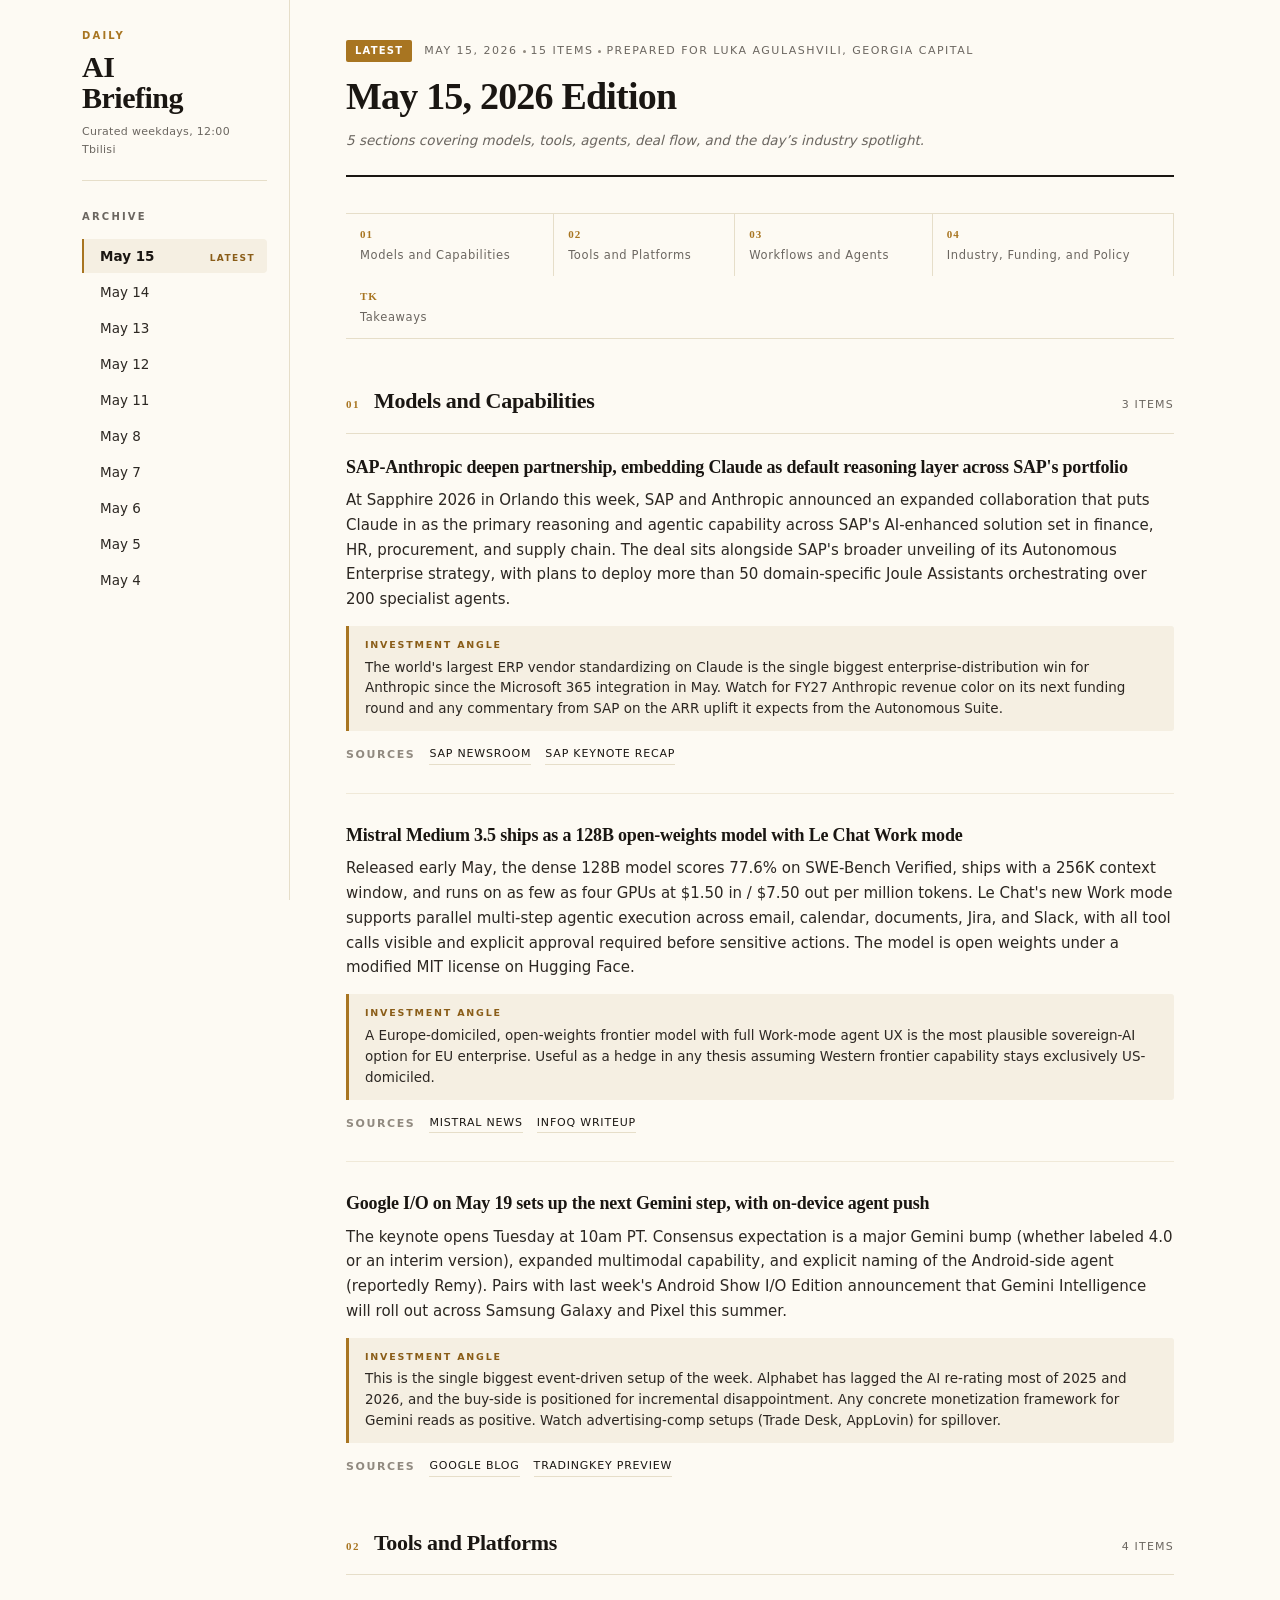
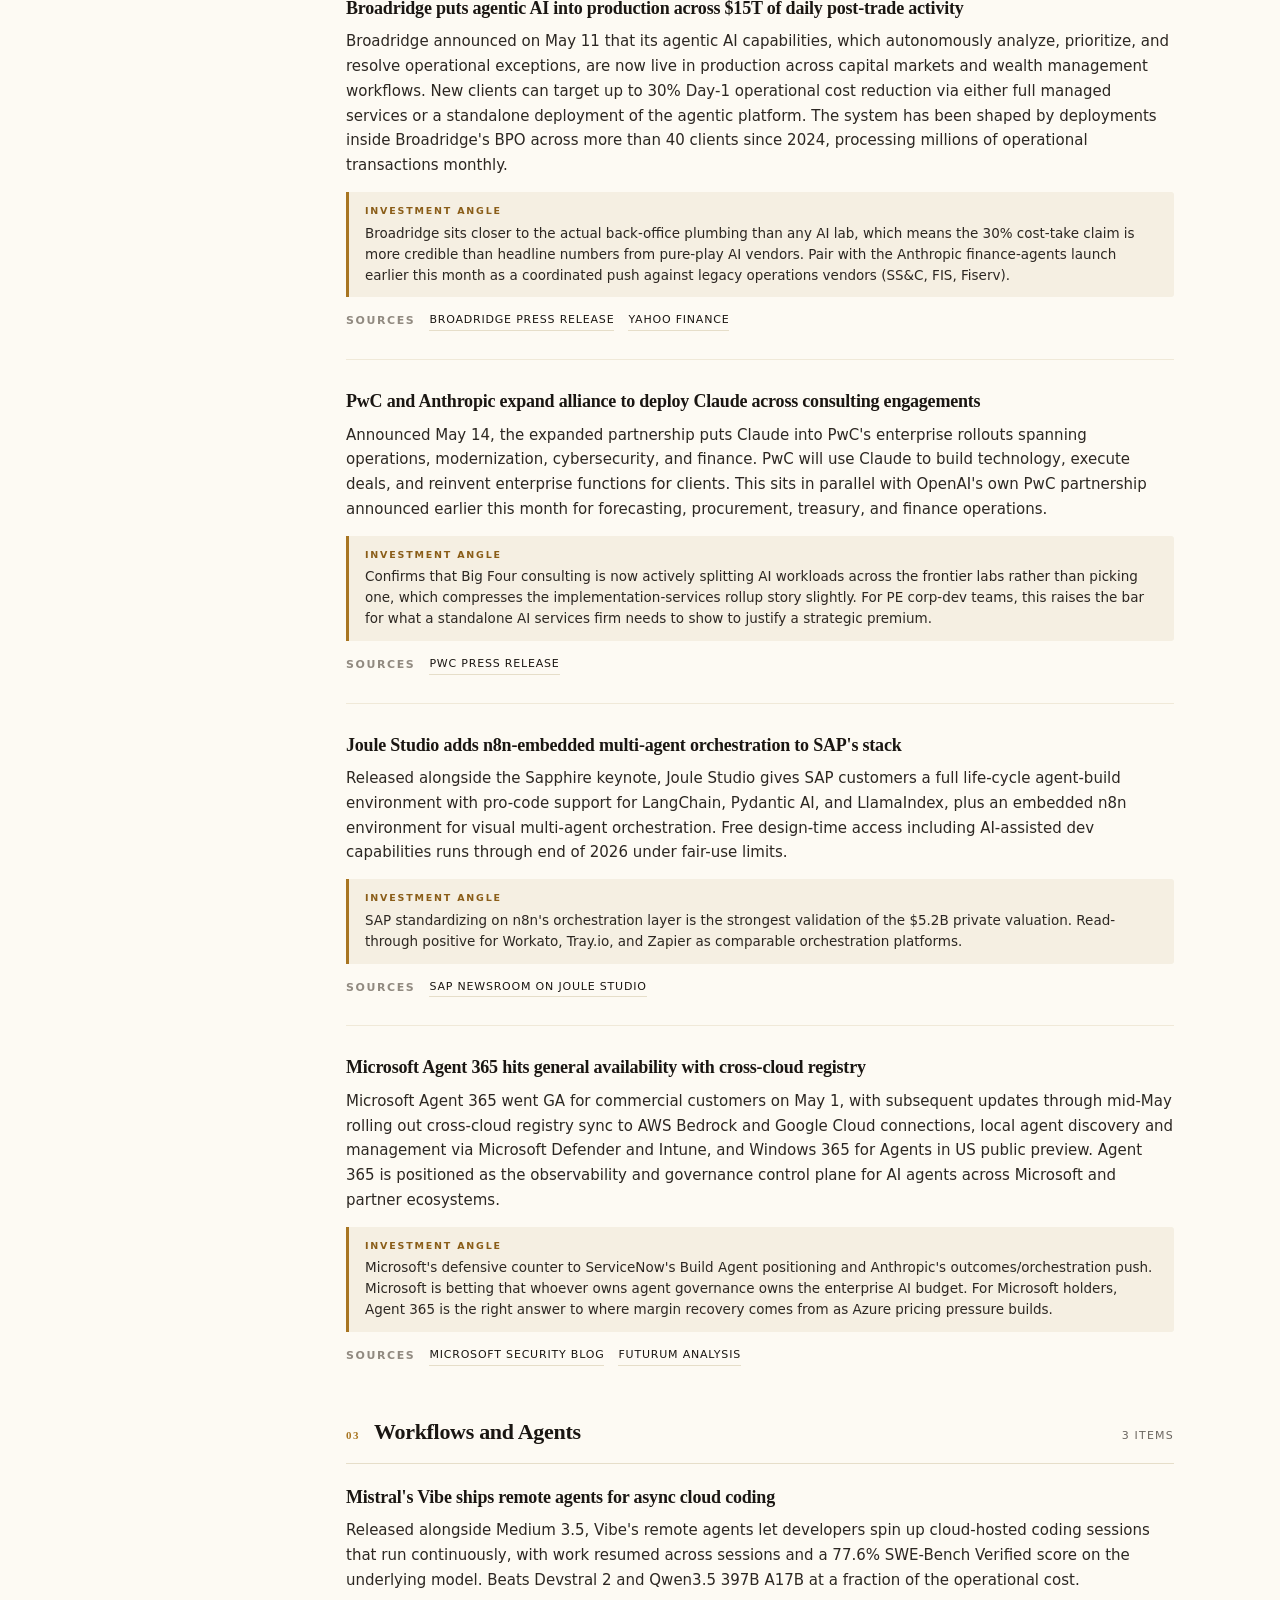
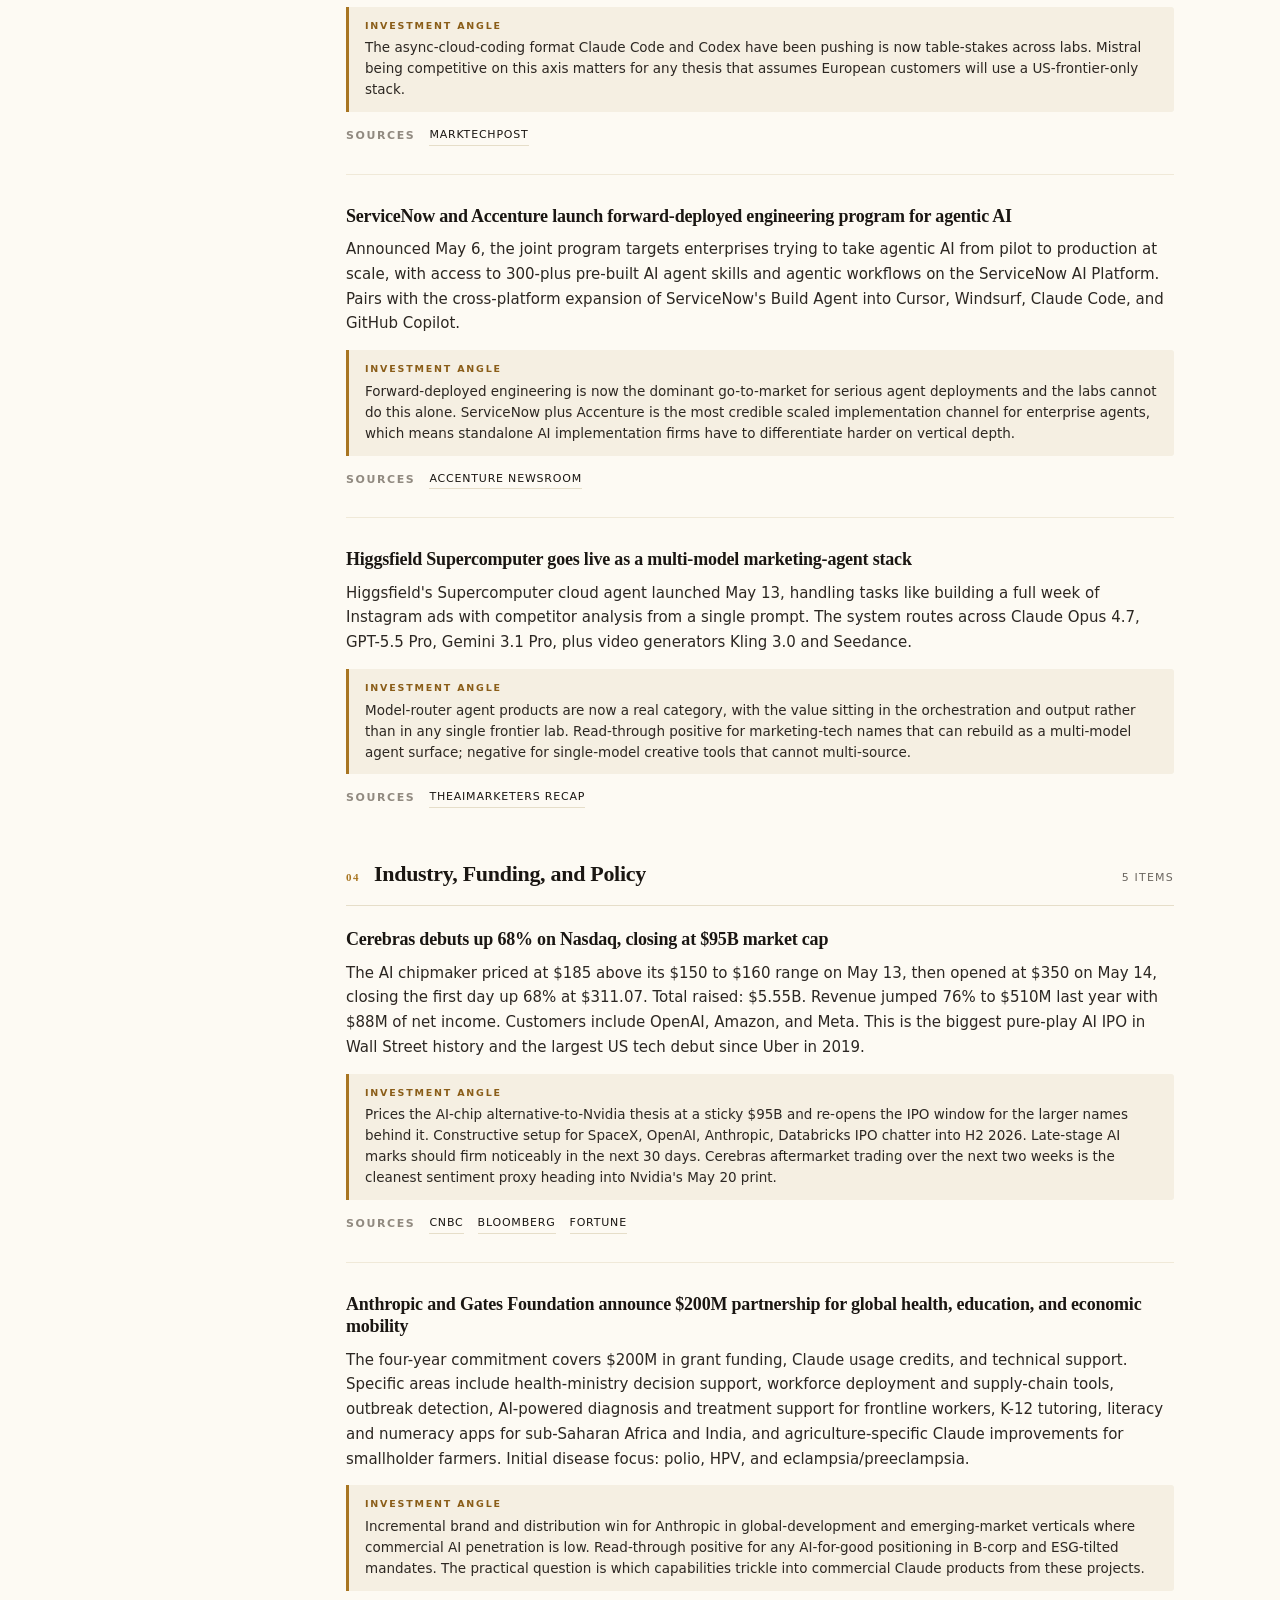
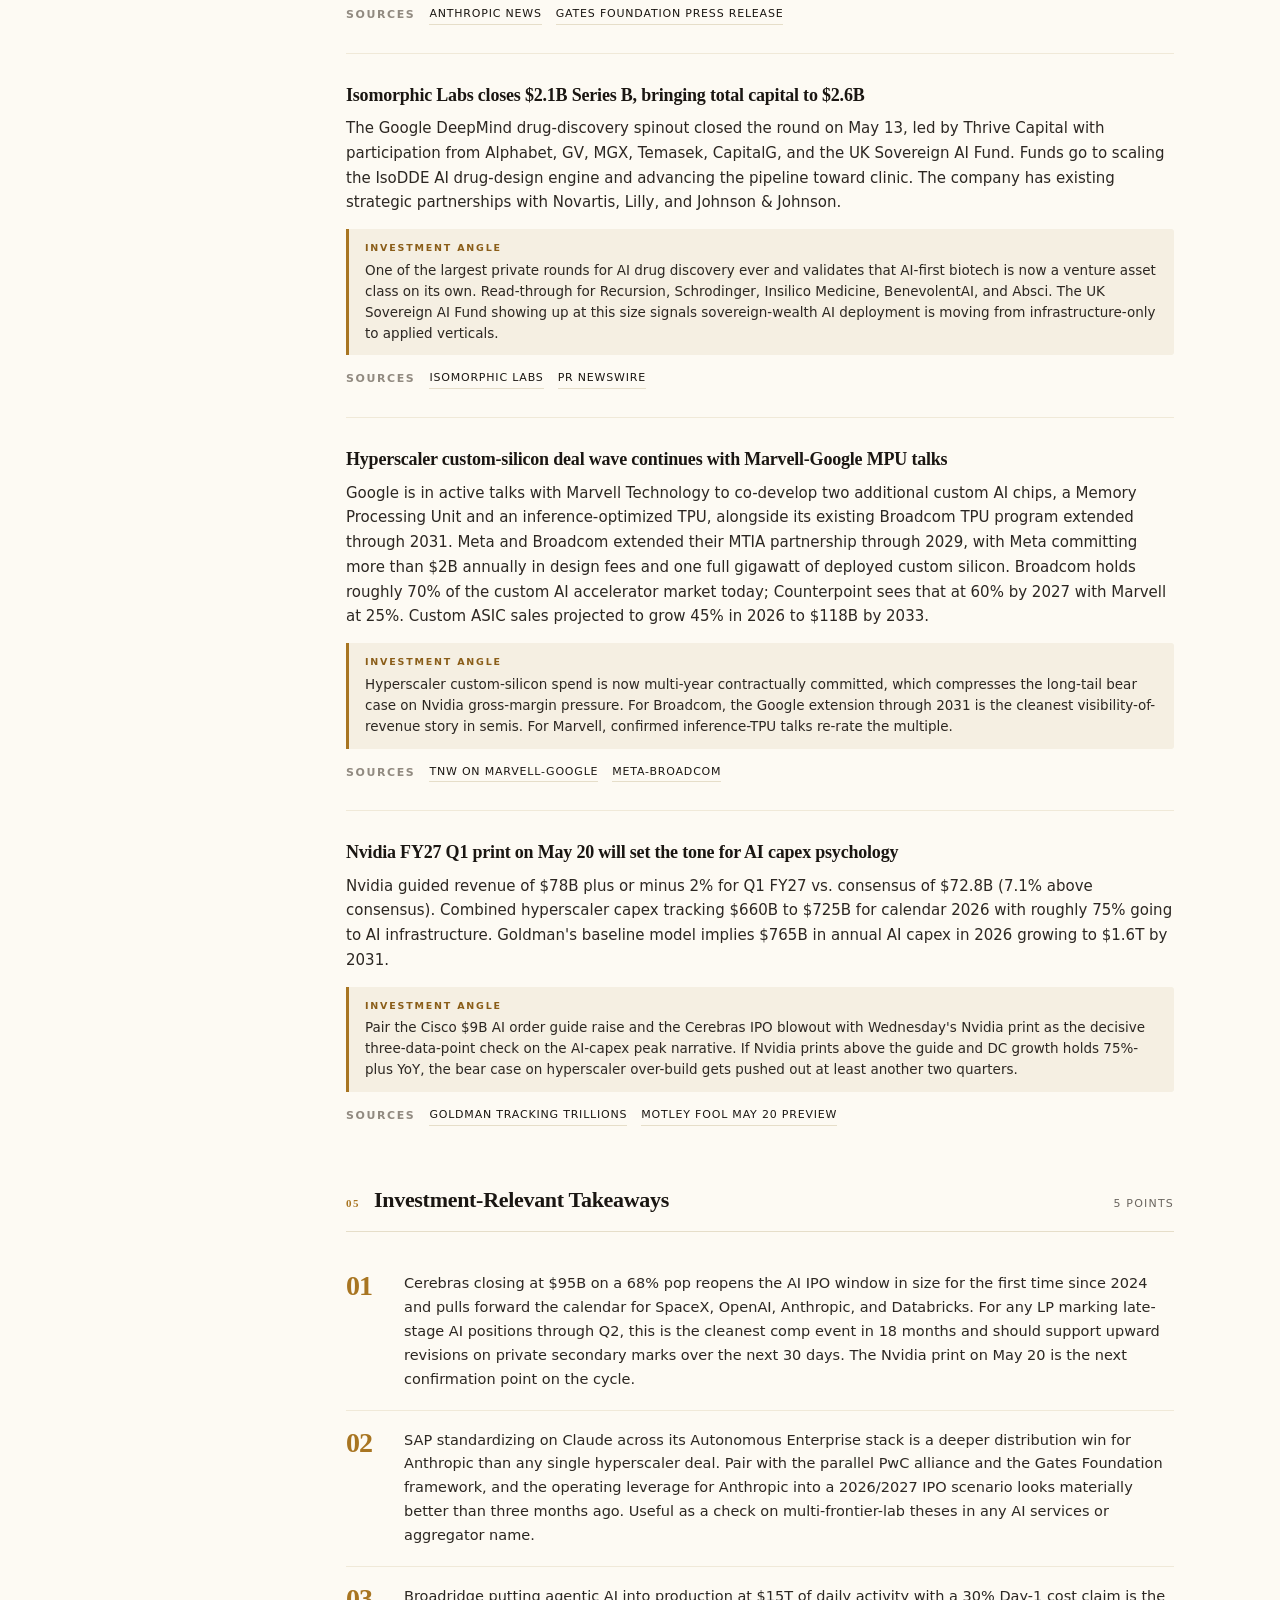
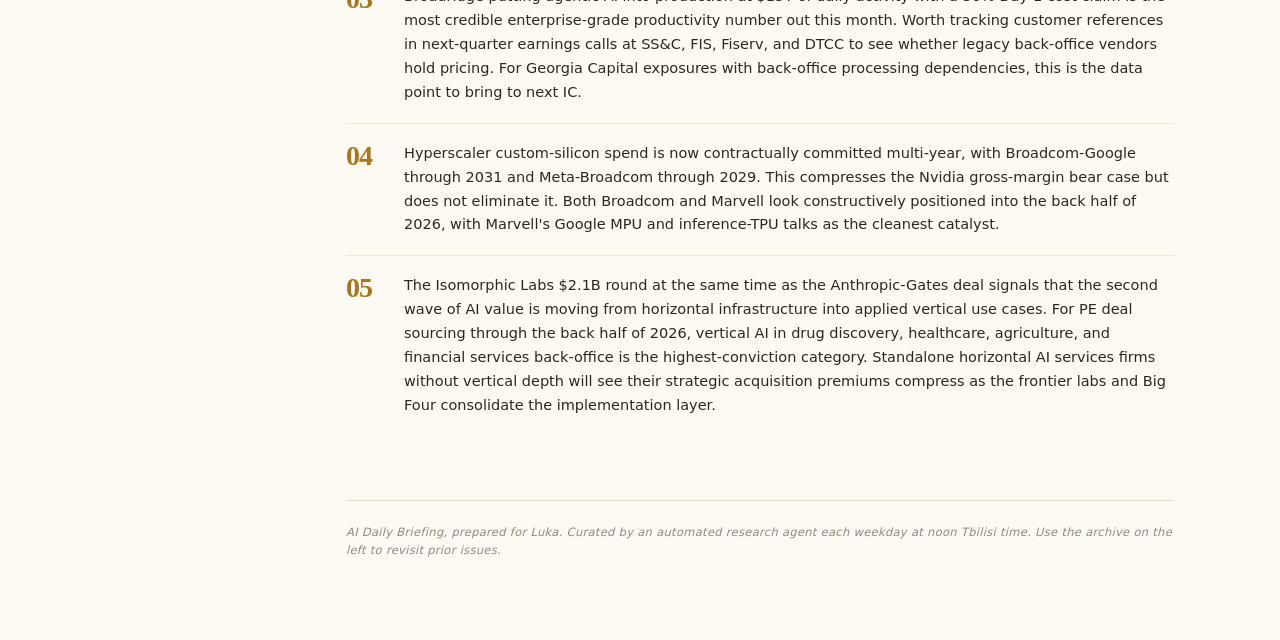
==== commit 5afca4a0: "Daily AI briefing 2026-05-15" ====
--- a/index.html
+++ b/index.html
@@ -696,7 +696,7 @@
     "date": "2026-05-15",
     "display_date": "May 15, 2026",
     "prepared_for": "Luka Agulashvili, Georgia Capital",
-    "item_count": 14,
+    "item_count": 15,
     "sections": [
       {
         "title": "Models and Capabilities",
@@ -829,6 +829,17 @@
                 "url": "https://newsroom.accenture.com/news/2026/servicenow-and-accenture-launch-forward-deployed-engineering-program-to-scale-agentic-ai-across-the-enterprise"
               }
             ]
+          },
+          {
+            "headline": "Higgsfield Supercomputer goes live as a multi-model marketing-agent stack",
+            "summary": "Higgsfield's Supercomputer cloud agent launched May 13, handling tasks like building a full week of Instagram ads with competitor analysis from a single prompt. The system routes across Claude Opus 4.7, GPT-5.5 Pro, Gemini 3.1 Pro, plus video generators Kling 3.0 and Seedance.",
+            "angle": "Model-router agent products are now a real category, with the value sitting in the orchestration and output rather than in any single frontier lab. Read-through positive for marketing-tech names that can rebuild as a multi-model agent surface; negative for single-model creative tools that cannot multi-source.",
+            "sources": [
+              {
+                "title": "TheAIMarketers recap",
+                "url": "https://www.theaimarketers.ai/news051426/"
+              }
+            ]
           }
         ]
       },
@@ -917,6 +928,40 @@
         ]
       }
     ],
+    "sector_spotlight": {
+      "sector": "Pharma R&D and AI Drug Discovery",
+      "snapshot": "Today's spotlight rotates onto pharma R&D, where the Isomorphic Labs $2.1B Series B closing this week makes AI drug discovery the single most consequential vertical-AI subsector to track over the next 24 months. The global pharma industry runs roughly $1.6 trillion in annual revenue with R&D spend at $260 billion to $280 billion, which is the relevant cost pool AI is targeting. The top of the pipeline is concentrated: J&J, Pfizer, Roche, Novartis, Merck, Lilly, AstraZeneca, GSK, and Sanofi together control more than half of global new-molecular-entity output. The AI-native challenger set is small but well-capitalized: Isomorphic Labs (Alphabet-backed, $2.6B total raised), Recursion Pharmaceuticals (public, RXRX, $1.3B market cap as of mid-May), Schrodinger (public, SDGR, roughly $2.0B market cap), Insilico Medicine (private), Exscientia (now part of Recursion), BenevolentAI (LSE-listed, micro-cap), and Absci (public, ABSI). Roughly 35% to 45% of total R&D spend goes to early-discovery and pre-clinical work, which is where AI compresses cycle time most directly. Headcount inside large-pharma medicinal-chemistry, computational-biology, and HTS-screening groups is the labor pool at risk of net redesign rather than headcount add.",
+      "current_use_cases": "AI-designed molecules are progressing through clinic at a pace nobody projected three years ago. Insilico's INS018_055 (Rentosertib) just published positive Phase IIa results in Nature Medicine and is heading into pivotal trials, the first fully AI-designed compound to reach this stage. The Schrodinger-Takeda zasocitinib program is delivering positive Phase III psoriasis data on a second AI-discovered compound. Bayer's $1.5B Recursion alliance and Novo Nordisk's $2.76B partnership with Valo Health are running across hit-to-lead and lead-optimization workflows. More than 173 AI-discovered drug programs are now in clinical development globally, with 15 to 20 entering large-scale trials in 2026. Target identification and ADMET screening cycles inside large pharma have compressed from 18 months to roughly 6 months for AI-augmented programs. Foundation-model providers are now embedded in pharma R&D directly: Lilly is running on Isomorphic's IsoDDE engine for protein-design work, Anthropic's clinical-decision-support and outbreak-detection efforts under the Gates Foundation framework will spill back to commercial Claude products through 2026 and 2027. OpenAI's GPT-Rosalind disclosure last month pulled the CRO sector lower as buy-side analysts re-modeled the share of preclinical work AI shifts from outsourced to in-house.",
+      "outlook_24mo": "The 24-month outlook through mid-2028 is mixed. On headcount, AI augments rather than displaces wet-lab scientists in the immediate term, but discovery-chemistry and computational-biology headcount at the top 20 pharma companies likely flattens or declines 5% to 10% as the next budget cycle reflects efficiency gains. Medicinal chemistry contractor spend at CROs is the cleanest at-risk line: a 15% to 25% reduction in early-stage CRO spend across the top 10 pharma R&D budgets is plausible by 2028, which reads directly to Charles River (CRL), IQVIA (IQV), ICON (ICLR), and WuXi AppTec. On efficiency, the credible base-case is 30% to 40% reduction in time-to-IND and 20% to 30% reduction in cost-per-IND for AI-augmented programs by 2028, translating to roughly 200 to 400 basis points of pharma R&D-productivity expansion once the lagged effect of approvals comes through. Winners are integrated platform AI biotechs that own both target identification and clinical development (Isomorphic, Recursion-Exscientia, Insilico) and incumbent pharma that locks in proprietary data partnerships early (Lilly, Novartis, Roche). Losers are CROs that fail to verticalize into AI-augmented services and traditional medchem outsourcing shops. Capex implications: pharma reallocates roughly $15B to $25B globally per year from physical R&D infrastructure (HTS labs, compound libraries) into AI compute, data licensing, and AI-talent comp by 2028.",
+      "investment_implications": "First, the cleanest public-equity expression is the AI-native biotech bucket: RXRX and SDGR are the two listed pure-plays, both trading at low book-value multiples but with deep partnership pipelines that are not yet in consensus revenue. RXRX trades at roughly 1.0x to 1.2x net-cash, which makes the Bayer-Recursion alliance economics essentially a free option. SDGR at 7x to 9x EV/sales has the cleaner profitability path. Second, the CRO short-side: CRL, IQV, ICLR, and WuXi are credible 12 to 24 month underweight candidates if early-stage AI displacement materializes at the pace Bayer-Recursion suggests. Watch the early-stage services line in CRO Q3 and Q4 prints. Third, the diversified large-pharma long-side: Lilly (LLY), Novartis (NVS), and Roche have the strongest AI-partnership footprints and best lifecycle defense via biologics depth. Multiples are not screaming cheap, but the AI-augmented R&D ROIC story is materially underappreciated. Fourth, for PE: Isomorphic at $2.6B raised but no public valuation marker is the obvious secondary target; Insilico's late-stage round and Absci's public price create credible reference points. Sovereign-wealth participation in the Isomorphic Series B (UK Sovereign AI Fund, MGX) tells you the comparable LP/co-invest opportunity set is real for 2026 and 2027 capital deployment.",
+      "bear_case": "The thesis breaks if AI-discovered molecules fail systematically in later-stage trials at a meaningfully higher rate than traditionally-discovered drugs, which would suggest AI is optimizing for in silico endpoints rather than clinical outcomes. The current sample (Rentosertib Phase IIa, zasocitinib Phase III) is too small to refute this directly. Second concern: regulatory friction at FDA on AI-derived submissions could compress NPV models. CDER has been receptive so far but a single high-profile failure changes the political tone fast. Third: if hyperscaler-backed labs (Alphabet, Microsoft) absorb the AI-biotech leadership through M&A, the publicly-listed AI-native names lose their best independent strategic options and become commodity providers. Fourth: pharma R&D budgets are sticky and slow to flex; the 200 to 400 basis points of productivity may take longer to show in reported margins than the bull case implies, which means the equity re-rating compresses into a tighter window than is currently priced.",
+      "sources": [
+        {
+          "title": "Isomorphic Labs Series B",
+          "url": "https://www.isomorphiclabs.com/articles/isomorphic-labs-announces-series-b-investment-round"
+        },
+        {
+          "title": "PharmaVoice on biggest biotech fundraise",
+          "url": "https://www.pharmavoice.com/news/biggest-biotech-fundraise-ai-capital-isomorphic-insilico/744435/"
+        },
+        {
+          "title": "DrugTargetReview AI predictions 2026",
+          "url": "https://www.drugtargetreview.com/article/192962/ai-in-drug-discovery-predictions-for-2026/"
+        },
+        {
+          "title": "DrugPatentWatch ML in drug discovery",
+          "url": "https://www.drugpatentwatch.com/blog/the-application-of-machine-learning-in-drug-discovery-revolutionizing-pharmaceutical-research/"
+        },
+        {
+          "title": "Anthropic-Gates Foundation",
+          "url": "https://www.anthropic.com/news/gates-foundation-partnership"
+        },
+        {
+          "title": "TradingKey GPT-Rosalind CRO impact",
+          "url": "https://www.tradingkey.com/analysis/stocks/us-stocks/261793997-openai-gpt-rosalind-cro-tradingkey"
+        }
+      ]
+    },
     "takeaways": [
       "Cerebras closing at $95B on a 68% pop reopens the AI IPO window in size for the first time since 2024 and pulls forward the calendar for SpaceX, OpenAI, Anthropic, and Databricks. For any LP marking late-stage AI positions through Q2, this is the cleanest comp event in 18 months and should support upward revisions on private secondary marks over the next 30 days. The Nvidia print on May 20 is the next confirmation point on the cycle.",
       "SAP standardizing on Claude across its Autonomous Enterprise stack is a deeper distribution win for Anthropic than any single hyperscaler deal. Pair with the parallel PwC alliance and the Gates Foundation framework, and the operating leverage for Anthropic into a 2026/2027 IPO scenario looks materially better than three months ago. Useful as a check on multi-frontier-lab theses in any AI services or aggregator name.",
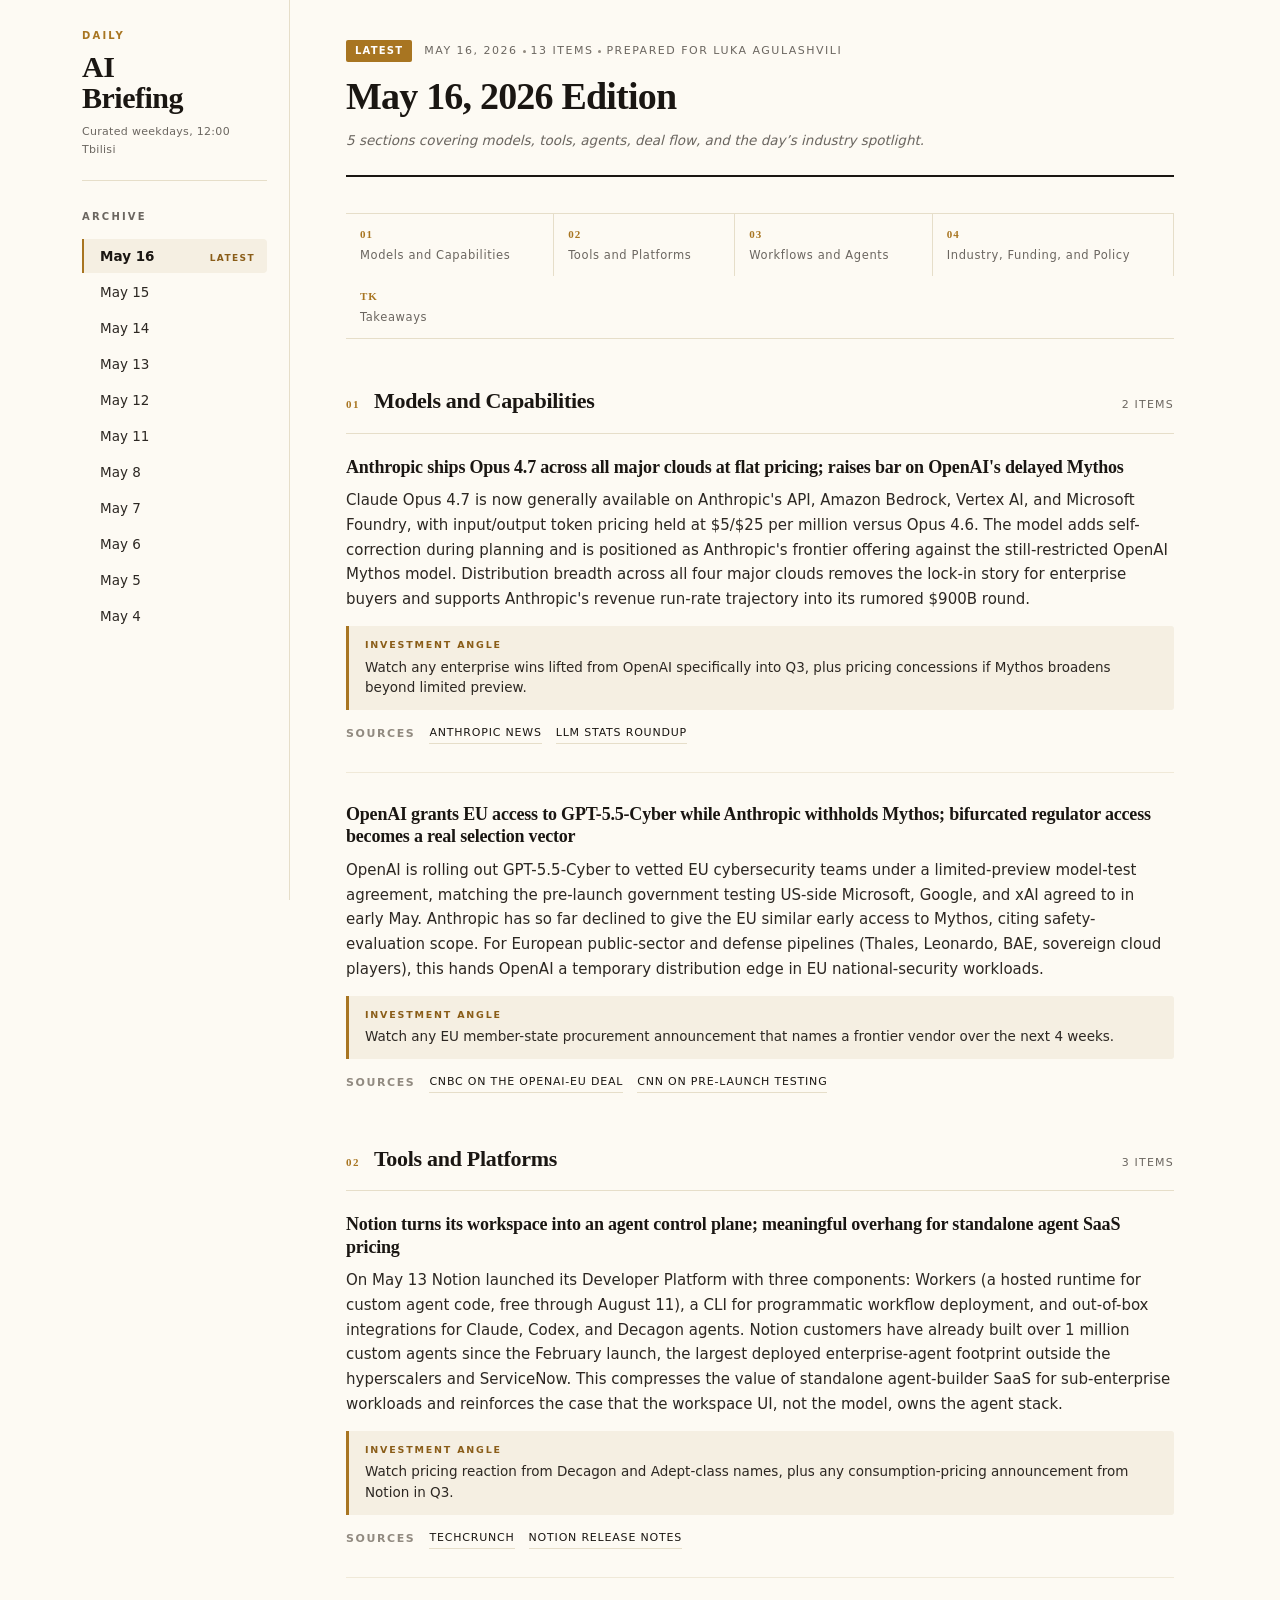
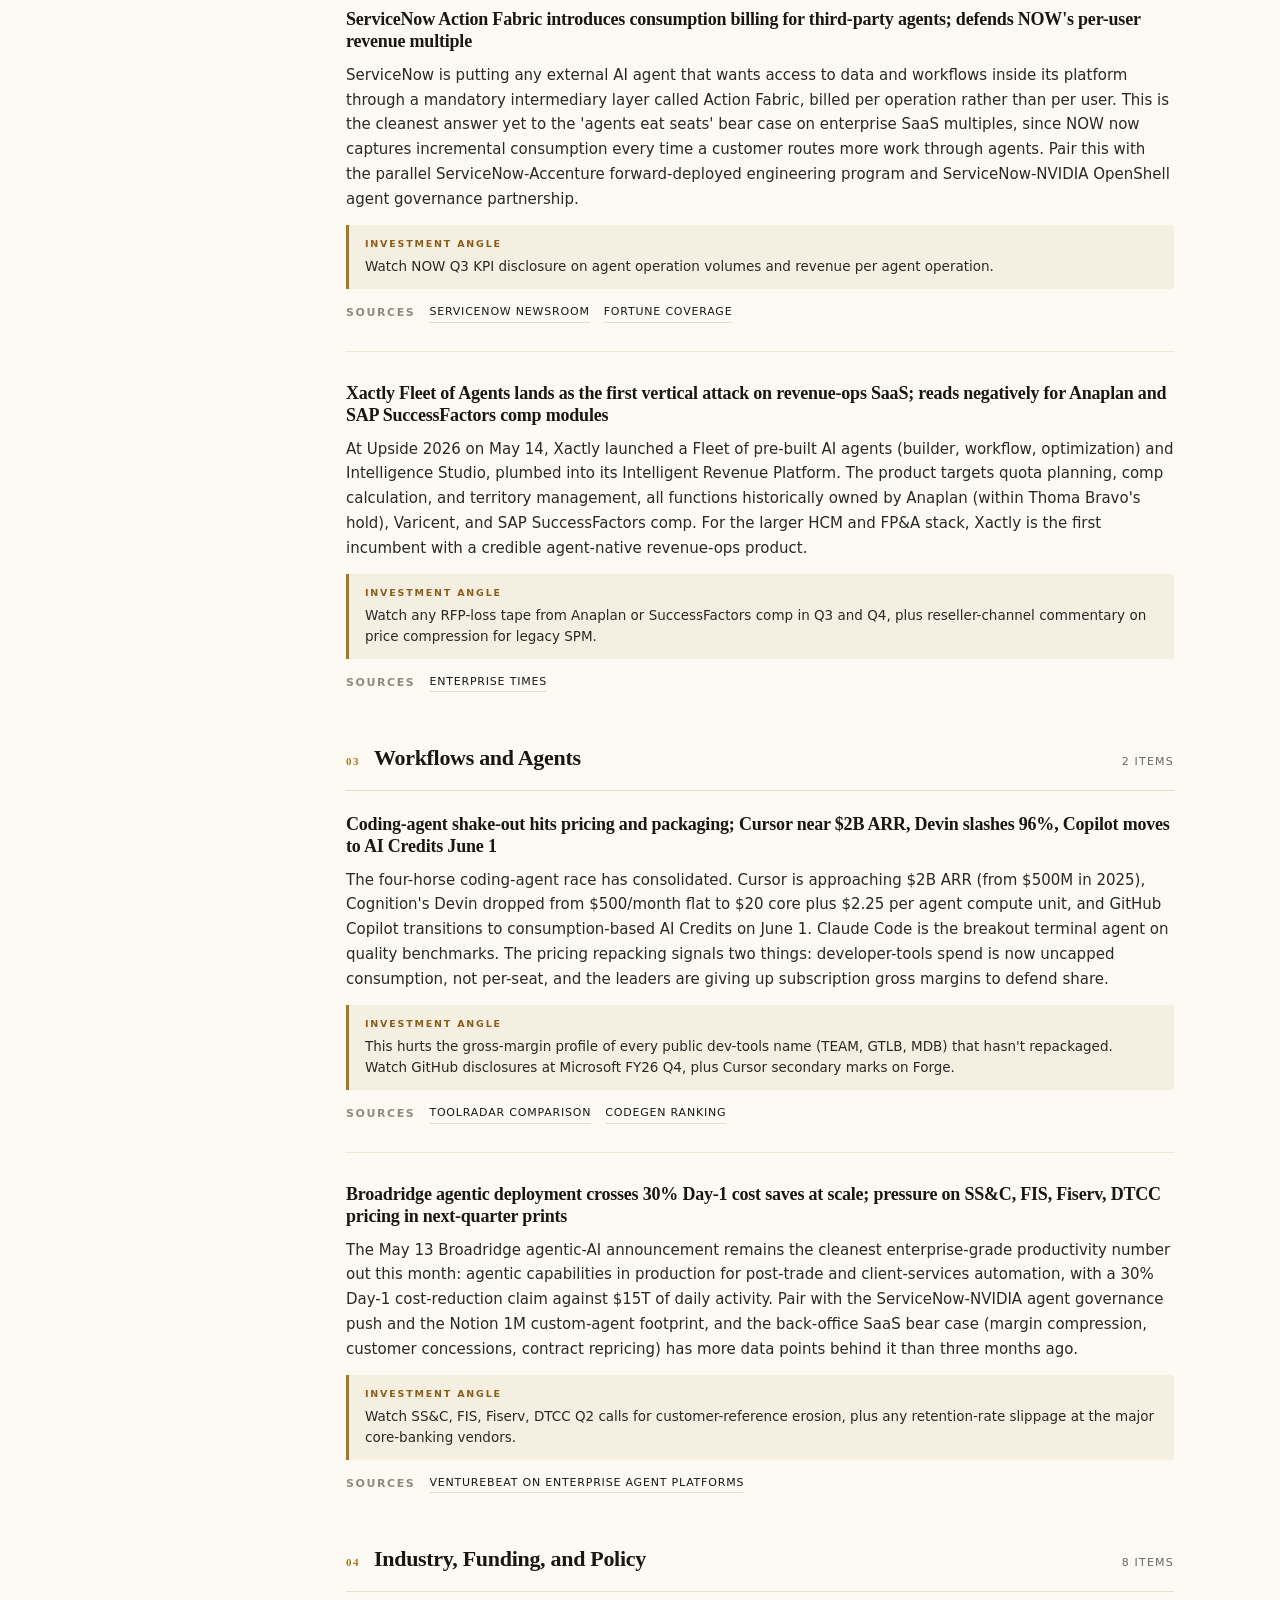
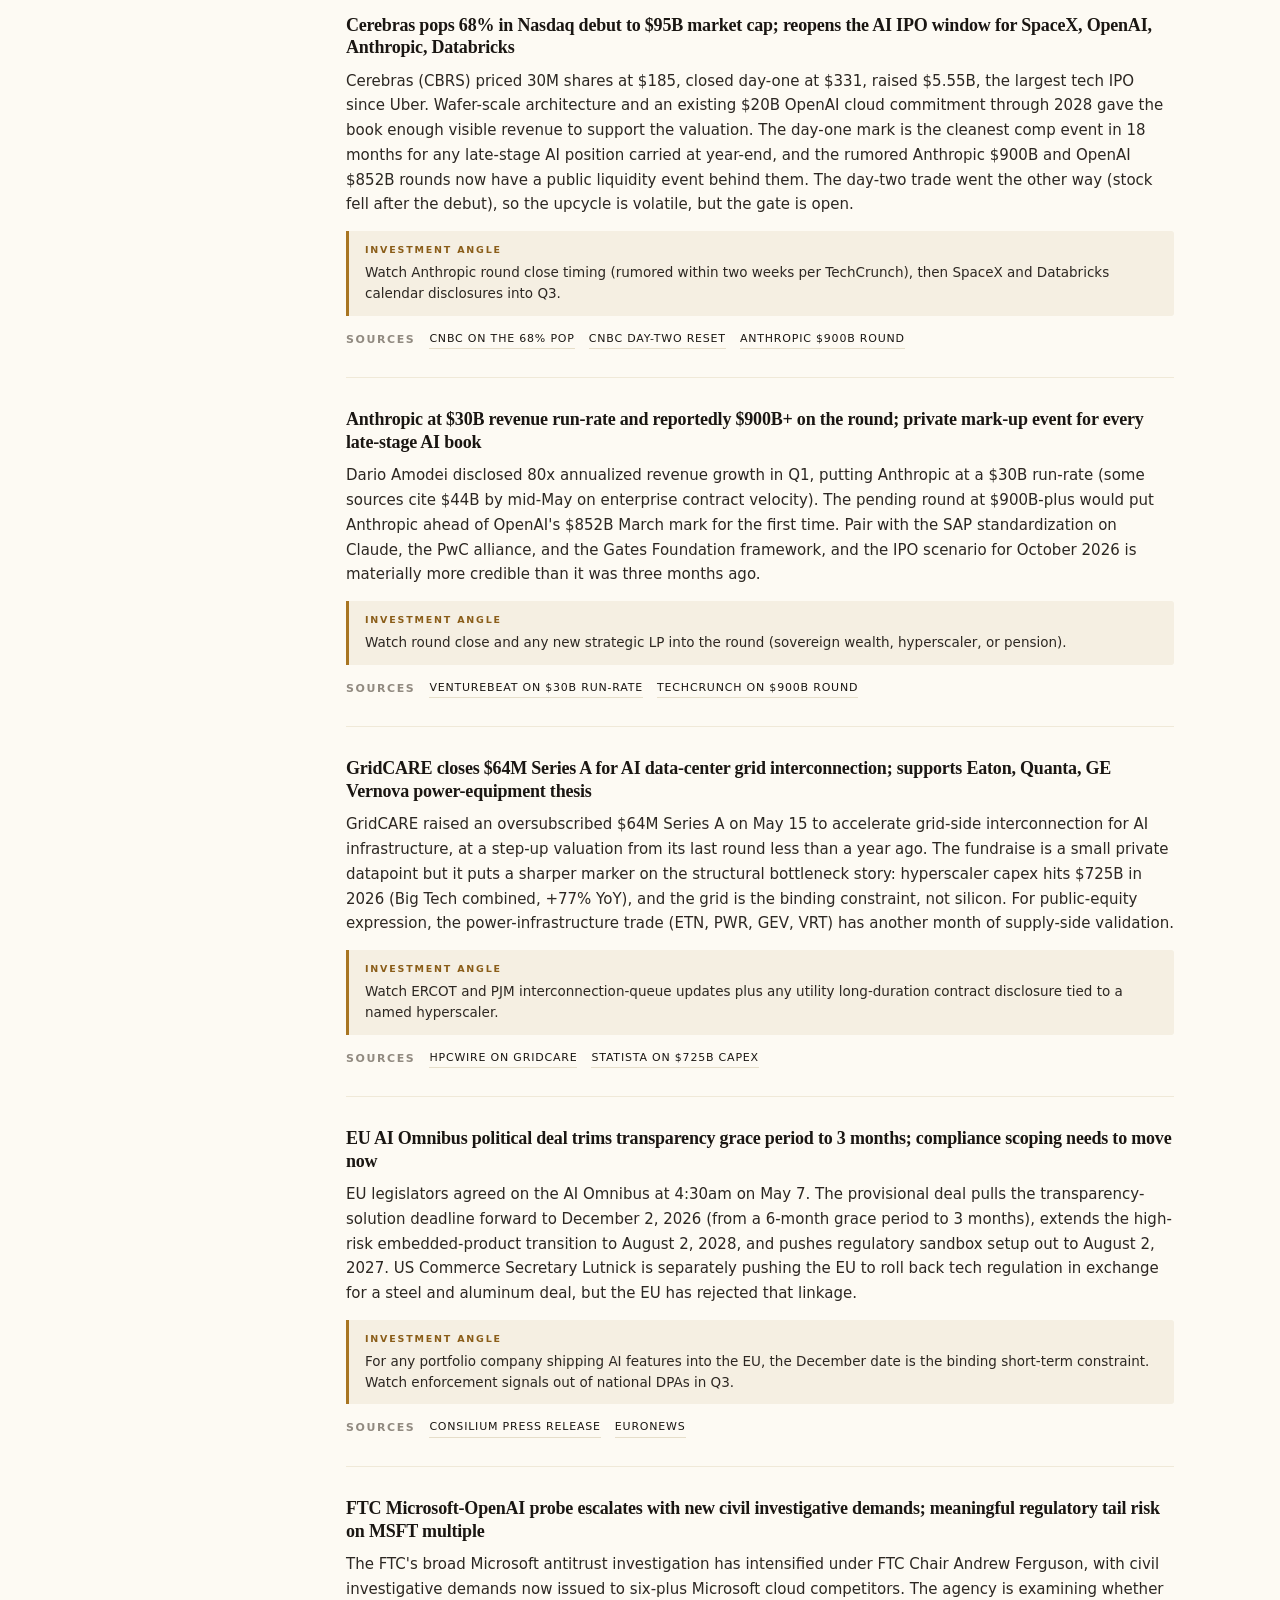
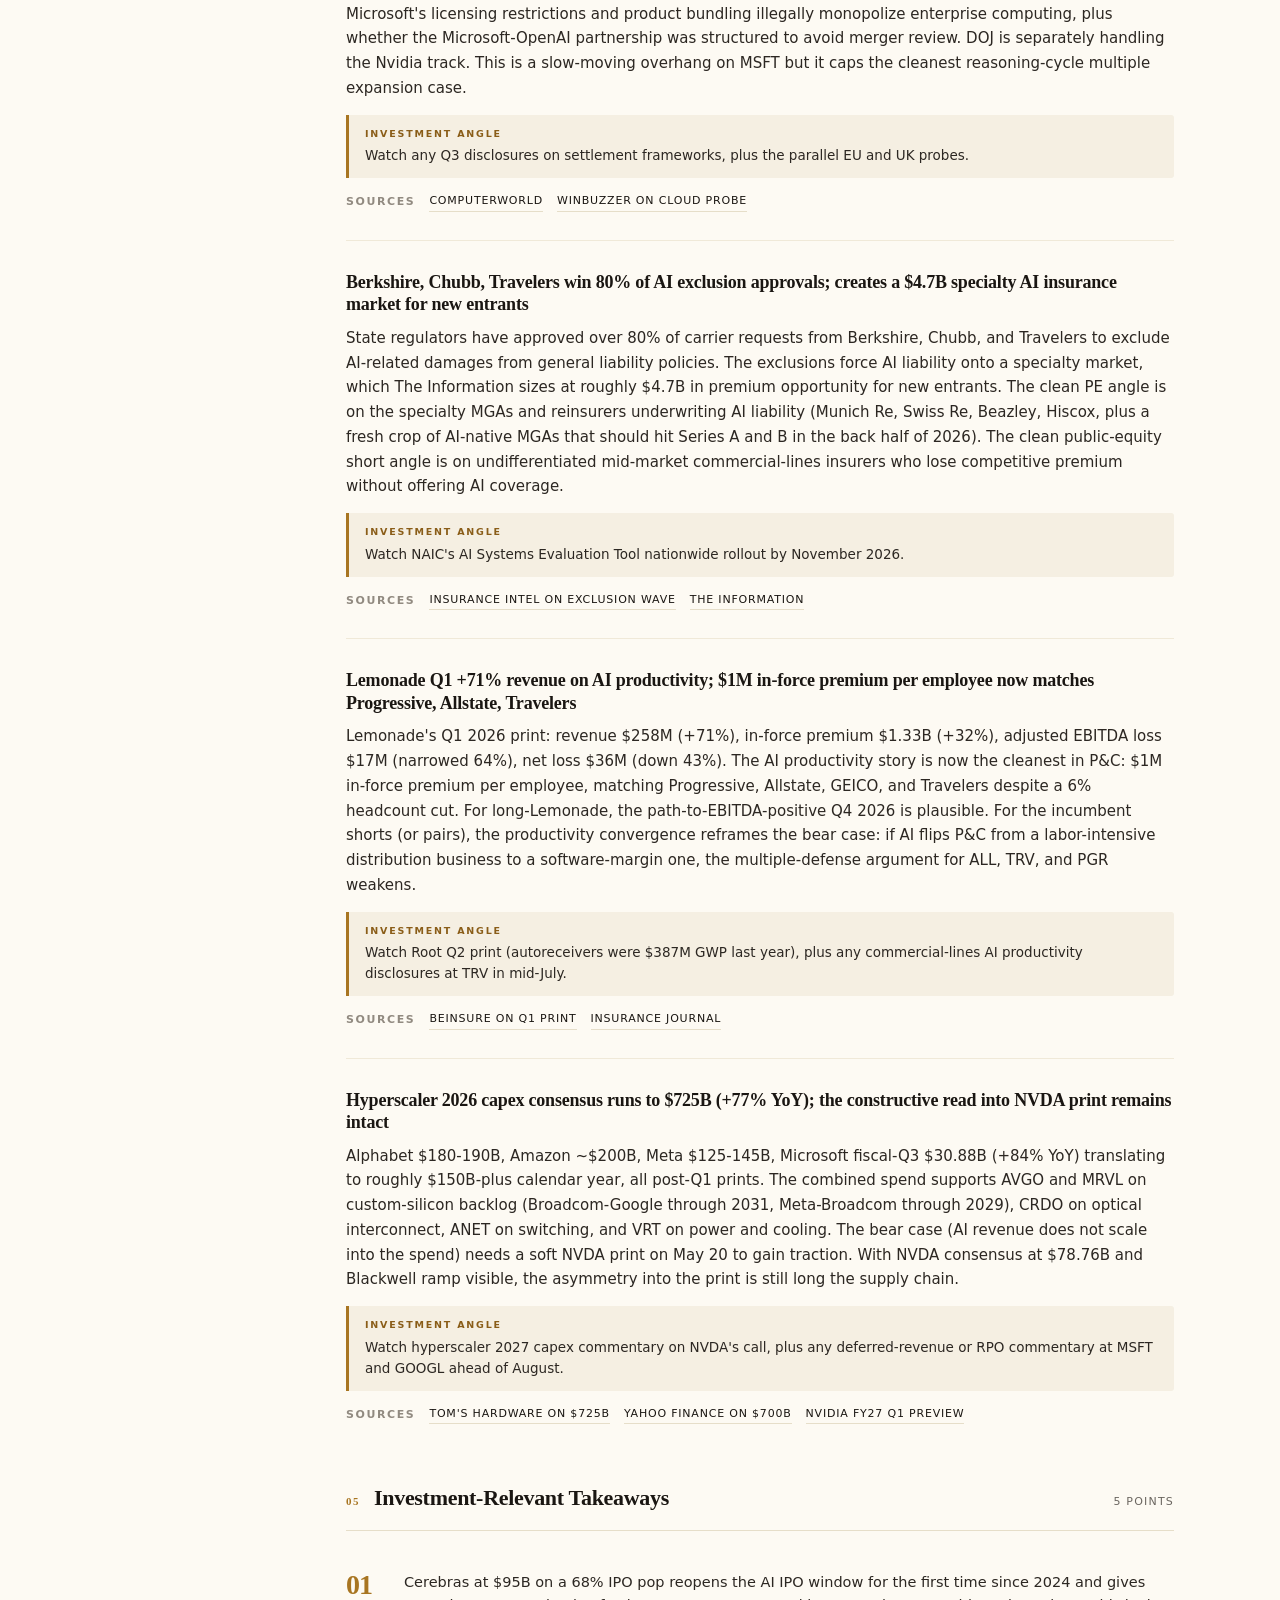
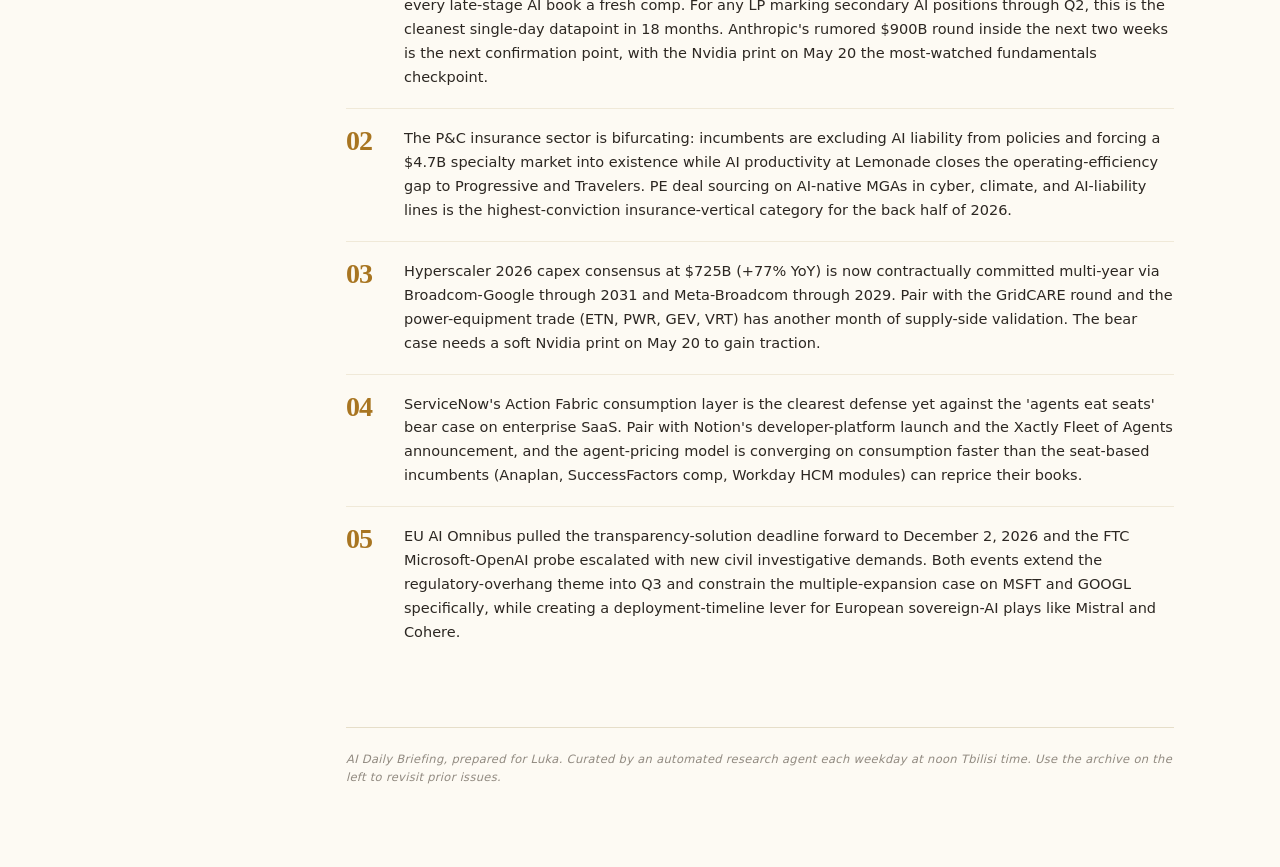
==== commit d662c1da: "Daily AI briefing 2026-05-16" ====
--- a/index.html
+++ b/index.html
@@ -1,8 +1,8 @@
 <!DOCTYPE html><!-- last-push-test: 2026-05-14T13:02:42Z --><script type="application/json" id="cowork-artifact-meta">
 {
-  "name": "Ai Daily Briefing",
-  "schemaVersion": 1,
-  "description": "Live AI Daily Briefing for Luka, Georgia Capital. Renders the most recent briefing (currently May 14, 2026) with sections for Models, Tools, Workflows, Industry/Funding/Policy, and Investment Takeaways. Designed to be updated in-place by the daily scheduled task."
+ "name": "Ai Daily Briefing",
+ "schemaVersion": 1,
+ "description": "Live AI Daily Briefing for Luka. Renders the most recent briefing with sections for Models, Tools, Workflows, Industry/Funding/Policy, and Investment Takeaways. Designed to be updated in-place by the daily scheduled task."
 }
 </script>
 <html lang="en">
@@ -12,679 +12,679 @@
 <title>AI Daily Briefing</title>
 <style>
 :root {
-  color-scheme: light;
-  --ink: #1a1612;
-  --ink-soft: #2c2722;
-  --muted: #6b6660;
-  --muted-2: #918a80;
-  --paper: #fdfaf3;
-  --paper-2: #f5efe2;
-  --paper-3: #ebe3d0;
-  --line: #e6dec9;
-  --line-soft: #f0e9d8;
-  --accent: #a87521;
-  --accent-strong: #8a5d18;
-  --accent-soft: #f5e9cf;
-  --spotlight-bg: #1a1612;
-  --spotlight-ink: #f5efe2;
-  --spotlight-muted: #b8b0a0;
-  --serif: "Iowan Old Style", "Charter", "Georgia", "Times New Roman", serif;
-  --sans: -apple-system, BlinkMacSystemFont, "Segoe UI", "Inter", system-ui, sans-serif;
+ color-scheme: light;
+ --ink: #1a1612;
+ --ink-soft: #2c2722;
+ --muted: #6b6660;
+ --muted-2: #918a80;
+ --paper: #fdfaf3;
+ --paper-2: #f5efe2;
+ --paper-3: #ebe3d0;
+ --line: #e6dec9;
+ --line-soft: #f0e9d8;
+ --accent: #a87521;
+ --accent-strong: #8a5d18;
+ --accent-soft: #f5e9cf;
+ --spotlight-bg: #1a1612;
+ --spotlight-ink: #f5efe2;
+ --spotlight-muted: #b8b0a0;
+ --serif: "Iowan Old Style", "Charter", "Georgia", "Times New Roman", serif;
+ --sans: -apple-system, BlinkMacSystemFont, "Segoe UI", "Inter", system-ui, sans-serif;
 }
 * { box-sizing: border-box; }
 html, body { margin: 0; padding: 0; }
 body {
-  background: var(--paper);
-  color: var(--ink);
-  font-family: var(--sans);
-  font-size: 15px;
-  line-height: 1.6;
-  -webkit-font-smoothing: antialiased;
-  -moz-osx-font-smoothing: grayscale;
+ background: var(--paper);
+ color: var(--ink);
+ font-family: var(--sans);
+ font-size: 15px;
+ line-height: 1.6;
+ -webkit-font-smoothing: antialiased;
+ -moz-osx-font-smoothing: grayscale;
 }
 
 /* ============================================================
-   LAYOUT
-   ============================================================ */
+ LAYOUT
+ ============================================================ */
 .layout {
-  display: grid;
-  grid-template-columns: 240px 1fr;
-  min-height: 100vh;
-  max-width: 1180px;
-  margin: 0 auto;
+ display: grid;
+ grid-template-columns: 240px 1fr;
+ min-height: 100vh;
+ max-width: 1180px;
+ margin: 0 auto;
 }
 .sidebar {
-  position: sticky;
-  top: 0;
-  align-self: start;
-  height: 100vh;
-  padding: 28px 22px 28px 32px;
-  border-right: 1px solid var(--line);
-  background: var(--paper);
-  overflow-y: auto;
+ position: sticky;
+ top: 0;
+ align-self: start;
+ height: 100vh;
+ padding: 28px 22px 28px 32px;
+ border-right: 1px solid var(--line);
+ background: var(--paper);
+ overflow-y: auto;
 }
 .main {
-  padding: 40px 56px 80px;
-  min-width: 0;
+ padding: 40px 56px 80px;
+ min-width: 0;
 }
 @media (max-width: 820px) {
-  .layout { grid-template-columns: 1fr; }
-  .sidebar {
-    position: static;
-    height: auto;
-    border-right: none;
-    border-bottom: 1px solid var(--line);
-    padding: 18px 20px 12px;
-  }
-  .main { padding: 22px 20px 56px; }
-  .masthead {
-    display: flex;
-    align-items: center;
-    justify-content: space-between;
-    gap: 16px;
-    padding-bottom: 14px;
-    margin-bottom: 14px;
-  }
-  .masthead-eyebrow { margin-bottom: 4px; }
-  .masthead-title { font-size: 20px; line-height: 1; }
-  .masthead-title br { display: none; }
-  .masthead-sub { display: none; }
-  .archive-label {
-    flex-shrink: 0;
-    margin-bottom: 0;
-    align-self: center;
-  }
-  .archive-section {
-    display: flex;
-    align-items: center;
-    gap: 14px;
-  }
+ .layout { grid-template-columns: 1fr; }
+ .sidebar {
+ position: static;
+ height: auto;
+ border-right: none;
+ border-bottom: 1px solid var(--line);
+ padding: 18px 20px 12px;
+ }
+ .main { padding: 22px 20px 56px; }
+ .masthead {
+ display: flex;
+ align-items: center;
+ justify-content: space-between;
+ gap: 16px;
+ padding-bottom: 14px;
+ margin-bottom: 14px;
+ }
+ .masthead-eyebrow { margin-bottom: 4px; }
+ .masthead-title { font-size: 20px; line-height: 1; }
+ .masthead-title br { display: none; }
+ .masthead-sub { display: none; }
+ .archive-label {
+ flex-shrink: 0;
+ margin-bottom: 0;
+ align-self: center;
+ }
+ .archive-section {
+ display: flex;
+ align-items: center;
+ gap: 14px;
+ }
 }
 
 /* ============================================================
-   MASTHEAD
-   ============================================================ */
+ MASTHEAD
+ ============================================================ */
 .masthead {
-  margin-bottom: 28px;
-  padding-bottom: 22px;
-  border-bottom: 1px solid var(--line);
+ margin-bottom: 28px;
+ padding-bottom: 22px;
+ border-bottom: 1px solid var(--line);
 }
 .masthead-eyebrow {
-  font-size: 10px;
-  font-weight: 700;
-  letter-spacing: 2.2px;
-  text-transform: uppercase;
-  color: var(--accent);
-  margin-bottom: 8px;
+ font-size: 10px;
+ font-weight: 700;
+ letter-spacing: 2.2px;
+ text-transform: uppercase;
+ color: var(--accent);
+ margin-bottom: 8px;
 }
 .masthead-title {
-  font-family: var(--serif);
-  font-size: 30px;
-  line-height: 1.02;
-  font-weight: 700;
-  letter-spacing: -0.5px;
-  color: var(--ink);
+ font-family: var(--serif);
+ font-size: 30px;
+ line-height: 1.02;
+ font-weight: 700;
+ letter-spacing: -0.5px;
+ color: var(--ink);
 }
 .masthead-sub {
-  font-size: 11px;
-  color: var(--muted);
-  margin-top: 10px;
-  letter-spacing: 0.3px;
+ font-size: 11px;
+ color: var(--muted);
+ margin-top: 10px;
+ letter-spacing: 0.3px;
 }
 
 /* ============================================================
-   ARCHIVE LIST
-   ============================================================ */
+ ARCHIVE LIST
+ ============================================================ */
 .archive-label {
-  font-size: 10px;
-  font-weight: 700;
-  letter-spacing: 2.2px;
-  text-transform: uppercase;
-  color: var(--muted);
-  margin-bottom: 14px;
+ font-size: 10px;
+ font-weight: 700;
+ letter-spacing: 2.2px;
+ text-transform: uppercase;
+ color: var(--muted);
+ margin-bottom: 14px;
 }
 .archive-list {
-  display: flex;
-  flex-direction: column;
-  gap: 2px;
+ display: flex;
+ flex-direction: column;
+ gap: 2px;
 }
 .chip {
-  display: flex;
-  align-items: baseline;
-  justify-content: space-between;
-  gap: 8px;
-  padding: 9px 12px 9px 16px;
-  background: transparent;
-  border: none;
-  border-left: 2px solid transparent;
-  cursor: pointer;
-  color: var(--ink-soft);
-  font-family: var(--sans);
-  font-size: 13.5px;
-  text-align: left;
-  transition: all 0.15s ease;
-  border-radius: 0 4px 4px 0;
+ display: flex;
+ align-items: baseline;
+ justify-content: space-between;
+ gap: 8px;
+ padding: 9px 12px 9px 16px;
+ background: transparent;
+ border: none;
+ border-left: 2px solid transparent;
+ cursor: pointer;
+ color: var(--ink-soft);
+ font-family: var(--sans);
+ font-size: 13.5px;
+ text-align: left;
+ transition: all 0.15s ease;
+ border-radius: 0 4px 4px 0;
 }
 .chip:hover {
-  background: var(--paper-2);
-  color: var(--ink);
+ background: var(--paper-2);
+ color: var(--ink);
 }
 .chip.active {
-  background: var(--paper-2);
-  border-left-color: var(--accent);
-  color: var(--ink);
-  font-weight: 600;
+ background: var(--paper-2);
+ border-left-color: var(--accent);
+ color: var(--ink);
+ font-weight: 600;
 }
 .chip-date { font-variant-numeric: tabular-nums; }
 .chip-tag {
-  font-size: 9px;
-  letter-spacing: 1.4px;
-  text-transform: uppercase;
-  color: var(--accent);
-  font-weight: 700;
+ font-size: 9px;
+ letter-spacing: 1.4px;
+ text-transform: uppercase;
+ color: var(--accent);
+ font-weight: 700;
 }
 .chip.active .chip-tag { color: var(--accent-strong); }
 @media (max-width: 820px) {
-  .archive-list {
-    flex-direction: row;
-    flex-wrap: nowrap;
-    overflow-x: auto;
-    -webkit-overflow-scrolling: touch;
-    scrollbar-width: none;
-    gap: 2px;
-    margin: 0 -20px;
-    padding: 0 20px 4px;
-  }
-  .archive-list::-webkit-scrollbar { display: none; }
-  .chip {
-    flex-shrink: 0;
-    border-left: none;
-    border-bottom: 2px solid transparent;
-    border-radius: 0;
-    padding: 8px 12px;
-    min-height: 40px;
-    background: transparent;
-    gap: 6px;
-  }
-  .chip:hover { background: transparent; }
-  .chip.active {
-    border-left: none;
-    border-bottom-color: var(--accent);
-    background: transparent;
-  }
+ .archive-list {
+ flex-direction: row;
+ flex-wrap: nowrap;
+ overflow-x: auto;
+ -webkit-overflow-scrolling: touch;
+ scrollbar-width: none;
+ gap: 2px;
+ margin: 0 -20px;
+ padding: 0 20px 4px;
+ }
+ .archive-list::-webkit-scrollbar { display: none; }
+ .chip {
+ flex-shrink: 0;
+ border-left: none;
+ border-bottom: 2px solid transparent;
+ border-radius: 0;
+ padding: 8px 12px;
+ min-height: 40px;
+ background: transparent;
+ gap: 6px;
+ }
+ .chip:hover { background: transparent; }
+ .chip.active {
+ border-left: none;
+ border-bottom-color: var(--accent);
+ background: transparent;
+ }
 }
 
 /* ============================================================
-   ISSUE HEADER
-   ============================================================ */
+ ISSUE HEADER
+ ============================================================ */
 .issue-header {
-  margin-bottom: 36px;
-  padding-bottom: 24px;
-  border-bottom: 2px solid var(--ink);
+ margin-bottom: 36px;
+ padding-bottom: 24px;
+ border-bottom: 2px solid var(--ink);
 }
 .issue-eyebrow {
-  display: flex;
-  align-items: center;
-  gap: 12px;
-  font-size: 11px;
-  letter-spacing: 1.5px;
-  text-transform: uppercase;
-  color: var(--muted);
-  margin-bottom: 14px;
+ display: flex;
+ align-items: center;
+ gap: 12px;
+ font-size: 11px;
+ letter-spacing: 1.5px;
+ text-transform: uppercase;
+ color: var(--muted);
+ margin-bottom: 14px;
 }
 .badge {
-  display: inline-block;
-  background: var(--accent);
-  color: #fff;
-  padding: 3px 9px;
-  border-radius: 2px;
-  font-size: 10px;
-  font-weight: 700;
-  letter-spacing: 1.2px;
-  text-transform: uppercase;
+ display: inline-block;
+ background: var(--accent);
+ color: #fff;
+ padding: 3px 9px;
+ border-radius: 2px;
+ font-size: 10px;
+ font-weight: 700;
+ letter-spacing: 1.2px;
+ text-transform: uppercase;
 }
 .badge.archive { background: var(--muted-2); }
 .dot {
-  display: inline-block;
-  width: 3px;
-  height: 3px;
-  background: var(--muted-2);
-  border-radius: 50%;
-  vertical-align: middle;
+ display: inline-block;
+ width: 3px;
+ height: 3px;
+ background: var(--muted-2);
+ border-radius: 50%;
+ vertical-align: middle;
 }
 .issue-title {
-  font-family: var(--serif);
-  font-size: 38px;
-  line-height: 1.1;
-  letter-spacing: -0.8px;
-  font-weight: 700;
-  color: var(--ink);
-  margin: 0;
+ font-family: var(--serif);
+ font-size: 38px;
+ line-height: 1.1;
+ letter-spacing: -0.8px;
+ font-weight: 700;
+ color: var(--ink);
+ margin: 0;
 }
 .issue-sub {
-  margin-top: 12px;
-  color: var(--muted);
-  font-size: 13.5px;
-  font-style: italic;
+ margin-top: 12px;
+ color: var(--muted);
+ font-size: 13.5px;
+ font-style: italic;
 }
 
 /* ============================================================
-   TABLE OF CONTENTS
-   ============================================================ */
+ TABLE OF CONTENTS
+ ============================================================ */
 .toc {
-  display: flex;
-  flex-wrap: wrap;
-  gap: 0;
-  margin-bottom: 44px;
-  padding: 0;
-  border-top: 1px solid var(--line);
-  border-bottom: 1px solid var(--line);
+ display: flex;
+ flex-wrap: wrap;
+ gap: 0;
+ margin-bottom: 44px;
+ padding: 0;
+ border-top: 1px solid var(--line);
+ border-bottom: 1px solid var(--line);
 }
 .toc-link {
-  flex: 1 1 auto;
-  min-width: 140px;
-  padding: 12px 14px;
-  font-size: 11.5px;
-  letter-spacing: 0.6px;
-  color: var(--muted);
-  text-decoration: none;
-  border-right: 1px solid var(--line);
-  transition: all 0.15s ease;
-  position: relative;
+ flex: 1 1 auto;
+ min-width: 140px;
+ padding: 12px 14px;
+ font-size: 11.5px;
+ letter-spacing: 0.6px;
+ color: var(--muted);
+ text-decoration: none;
+ border-right: 1px solid var(--line);
+ transition: all 0.15s ease;
+ position: relative;
 }
 .toc-link:last-child { border-right: none; }
 .toc-link:hover {
-  background: var(--paper-2);
-  color: var(--ink);
+ background: var(--paper-2);
+ color: var(--ink);
 }
 .toc-num {
-  display: block;
-  font-family: var(--serif);
-  font-size: 11px;
-  font-weight: 700;
-  color: var(--accent);
-  letter-spacing: 1px;
-  margin-bottom: 2px;
+ display: block;
+ font-family: var(--serif);
+ font-size: 11px;
+ font-weight: 700;
+ color: var(--accent);
+ letter-spacing: 1px;
+ margin-bottom: 2px;
 }
 .toc-text { color: inherit; font-weight: 500; }
 
 /* ============================================================
-   SECTIONS
-   ============================================================ */
+ SECTIONS
+ ============================================================ */
 .section {
-  margin-bottom: 48px;
-  scroll-margin-top: 20px;
+ margin-bottom: 48px;
+ scroll-margin-top: 20px;
 }
 .section-head {
-  display: flex;
-  align-items: baseline;
-  gap: 14px;
-  margin-bottom: 22px;
-  padding-bottom: 14px;
-  border-bottom: 1px solid var(--line);
+ display: flex;
+ align-items: baseline;
+ gap: 14px;
+ margin-bottom: 22px;
+ padding-bottom: 14px;
+ border-bottom: 1px solid var(--line);
 }
 .section-num {
-  font-family: var(--serif);
-  font-size: 11px;
-  font-weight: 700;
-  letter-spacing: 1.5px;
-  color: var(--accent);
+ font-family: var(--serif);
+ font-size: 11px;
+ font-weight: 700;
+ letter-spacing: 1.5px;
+ color: var(--accent);
 }
 .section-title {
-  font-family: var(--serif);
-  font-size: 22px;
-  font-weight: 700;
-  letter-spacing: -0.3px;
-  color: var(--ink);
-  margin: 0;
-  flex: 1;
-  min-width: 0;
+ font-family: var(--serif);
+ font-size: 22px;
+ font-weight: 700;
+ letter-spacing: -0.3px;
+ color: var(--ink);
+ margin: 0;
+ flex: 1;
+ min-width: 0;
 }
 .section-count {
-  font-family: var(--sans);
-  font-size: 11px;
-  font-weight: 500;
-  letter-spacing: 1.2px;
-  text-transform: uppercase;
-  color: var(--muted);
+ font-family: var(--sans);
+ font-size: 11px;
+ font-weight: 500;
+ letter-spacing: 1.2px;
+ text-transform: uppercase;
+ color: var(--muted);
 }
 
 /* ============================================================
-   ITEMS
-   ============================================================ */
+ ITEMS
+ ============================================================ */
 .item {
-  margin-bottom: 30px;
-  padding-bottom: 28px;
-  border-bottom: 1px solid var(--line-soft);
+ margin-bottom: 30px;
+ padding-bottom: 28px;
+ border-bottom: 1px solid var(--line-soft);
 }
 .item:last-child {
-  border-bottom: none;
-  margin-bottom: 0;
-  padding-bottom: 0;
+ border-bottom: none;
+ margin-bottom: 0;
+ padding-bottom: 0;
 }
 .item-headline {
-  font-family: var(--serif);
-  font-size: 18px;
-  line-height: 1.25;
-  font-weight: 700;
-  letter-spacing: -0.2px;
-  color: var(--ink);
-  margin-bottom: 10px;
+ font-family: var(--serif);
+ font-size: 18px;
+ line-height: 1.25;
+ font-weight: 700;
+ letter-spacing: -0.2px;
+ color: var(--ink);
+ margin-bottom: 10px;
 }
 .item-summary {
-  color: var(--ink-soft);
-  font-size: 15px;
-  line-height: 1.65;
-  margin-bottom: 14px;
+ color: var(--ink-soft);
+ font-size: 15px;
+ line-height: 1.65;
+ margin-bottom: 14px;
 }
 .angle {
-  background: var(--paper-2);
-  border-left: 3px solid var(--accent);
-  padding: 12px 16px;
-  font-size: 13.5px;
-  line-height: 1.55;
-  color: var(--ink-soft);
-  border-radius: 0 3px 3px 0;
+ background: var(--paper-2);
+ border-left: 3px solid var(--accent);
+ padding: 12px 16px;
+ font-size: 13.5px;
+ line-height: 1.55;
+ color: var(--ink-soft);
+ border-radius: 0 3px 3px 0;
 }
 .angle-label {
-  display: block;
-  font-size: 9.5px;
-  font-weight: 700;
-  letter-spacing: 1.8px;
-  text-transform: uppercase;
-  color: var(--accent-strong);
-  margin-bottom: 4px;
+ display: block;
+ font-size: 9.5px;
+ font-weight: 700;
+ letter-spacing: 1.8px;
+ text-transform: uppercase;
+ color: var(--accent-strong);
+ margin-bottom: 4px;
 }
 .sources {
-  margin-top: 14px;
-  font-size: 11px;
-  letter-spacing: 0.8px;
-  text-transform: uppercase;
-  color: var(--muted);
-  display: flex;
-  flex-wrap: wrap;
-  gap: 14px;
-  align-items: center;
+ margin-top: 14px;
+ font-size: 11px;
+ letter-spacing: 0.8px;
+ text-transform: uppercase;
+ color: var(--muted);
+ display: flex;
+ flex-wrap: wrap;
+ gap: 14px;
+ align-items: center;
 }
 .sources-label {
-  font-weight: 700;
-  letter-spacing: 1.6px;
-  color: var(--muted-2);
+ font-weight: 700;
+ letter-spacing: 1.6px;
+ color: var(--muted-2);
 }
 .sources a {
-  color: var(--ink);
-  text-decoration: none;
-  border-bottom: 1px solid var(--line);
-  padding-bottom: 1px;
-  transition: all 0.15s ease;
+ color: var(--ink);
+ text-decoration: none;
+ border-bottom: 1px solid var(--line);
+ padding-bottom: 1px;
+ transition: all 0.15s ease;
 }
 .sources a:hover {
-  color: var(--accent);
-  border-bottom-color: var(--accent);
+ color: var(--accent);
+ border-bottom-color: var(--accent);
 }
 
 /* ============================================================
-   INDUSTRY SPOTLIGHT
-   ============================================================ */
+ INDUSTRY SPOTLIGHT
+ ============================================================ */
 .spotlight-wrap {
-  margin: 56px -24px 56px;
-  padding: 44px 56px 48px;
-  background: var(--spotlight-bg);
-  color: var(--spotlight-ink);
-  border-radius: 6px;
-  position: relative;
-  scroll-margin-top: 20px;
+ margin: 56px -24px 56px;
+ padding: 44px 56px 48px;
+ background: var(--spotlight-bg);
+ color: var(--spotlight-ink);
+ border-radius: 6px;
+ position: relative;
+ scroll-margin-top: 20px;
 }
 @media (max-width: 820px) {
-  .spotlight-wrap {
-    margin: 36px -20px 36px;
-    padding: 28px 24px 32px;
-    border-radius: 0;
-  }
-  .spotlight-industry { font-size: 28px; }
-  .spotlight-body { font-size: 15px; line-height: 1.65; }
-  .spotlight-body p:first-of-type::first-letter { font-size: 42px; }
+ .spotlight-wrap {
+ margin: 36px -20px 36px;
+ padding: 28px 24px 32px;
+ border-radius: 0;
+ }
+ .spotlight-industry { font-size: 28px; }
+ .spotlight-body { font-size: 15px; line-height: 1.65; }
+ .spotlight-body p:first-of-type::first-letter { font-size: 42px; }
 }
 .spotlight-eyebrow {
-  display: flex;
-  align-items: center;
-  gap: 10px;
-  font-size: 11px;
-  letter-spacing: 2px;
-  text-transform: uppercase;
-  color: var(--accent-soft);
-  font-weight: 700;
-  margin-bottom: 14px;
+ display: flex;
+ align-items: center;
+ gap: 10px;
+ font-size: 11px;
+ letter-spacing: 2px;
+ text-transform: uppercase;
+ color: var(--accent-soft);
+ font-weight: 700;
+ margin-bottom: 14px;
 }
 .spotlight-eyebrow::after {
-  content: "";
-  flex: 1;
-  height: 1px;
-  background: rgba(245, 233, 207, 0.2);
+ content: "";
+ flex: 1;
+ height: 1px;
+ background: rgba(245, 233, 207, 0.2);
 }
 .spotlight-industry {
-  font-family: var(--serif);
-  font-size: 36px;
-  line-height: 1.1;
-  font-weight: 700;
-  letter-spacing: -0.6px;
-  color: var(--paper);
-  margin: 0 0 10px;
+ font-family: var(--serif);
+ font-size: 36px;
+ line-height: 1.1;
+ font-weight: 700;
+ letter-spacing: -0.6px;
+ color: var(--paper);
+ margin: 0 0 10px;
 }
 .spotlight-meta {
-  font-size: 12px;
-  letter-spacing: 0.4px;
-  color: var(--spotlight-muted);
-  font-style: italic;
-  margin-bottom: 28px;
+ font-size: 12px;
+ letter-spacing: 0.4px;
+ color: var(--spotlight-muted);
+ font-style: italic;
+ margin-bottom: 28px;
 }
 .spotlight-body {
-  font-family: var(--serif);
-  font-size: 16px;
-  line-height: 1.7;
-  color: var(--spotlight-ink);
-  max-width: 640px;
+ font-family: var(--serif);
+ font-size: 16px;
+ line-height: 1.7;
+ color: var(--spotlight-ink);
+ max-width: 640px;
 }
 .spotlight-body p { margin: 0 0 16px; }
 .spotlight-body p:last-child { margin-bottom: 0; }
 .spotlight-body p:first-of-type::first-letter {
-  font-family: var(--serif);
-  font-size: 52px;
-  line-height: 0.9;
-  float: left;
-  padding: 4px 10px 0 0;
-  color: var(--accent-soft);
-  font-weight: 700;
+ font-family: var(--serif);
+ font-size: 52px;
+ line-height: 0.9;
+ float: left;
+ padding: 4px 10px 0 0;
+ color: var(--accent-soft);
+ font-weight: 700;
 }
 
 /* ============================================================
-   TAKEAWAYS
-   ============================================================ */
+ TAKEAWAYS
+ ============================================================ */
 .takeaways-wrap { margin-top: 56px; scroll-margin-top: 20px; }
 .takeaway {
-  display: flex;
-  gap: 18px;
-  padding: 18px 0;
-  border-bottom: 1px solid var(--line-soft);
+ display: flex;
+ gap: 18px;
+ padding: 18px 0;
+ border-bottom: 1px solid var(--line-soft);
 }
 .takeaway:last-child { border-bottom: none; }
 .takeaway-num {
-  flex-shrink: 0;
-  font-family: var(--serif);
-  font-size: 28px;
-  font-weight: 700;
-  color: var(--accent);
-  line-height: 1;
-  width: 40px;
-  letter-spacing: -1px;
+ flex-shrink: 0;
+ font-family: var(--serif);
+ font-size: 28px;
+ font-weight: 700;
+ color: var(--accent);
+ line-height: 1;
+ width: 40px;
+ letter-spacing: -1px;
 }
 .takeaway-text {
-  font-size: 14.5px;
-  line-height: 1.65;
-  color: var(--ink-soft);
+ font-size: 14.5px;
+ line-height: 1.65;
+ color: var(--ink-soft);
 }
 
 /* ============================================================
-   FOOTER
-   ============================================================ */
+ FOOTER
+ ============================================================ */
 .footer {
-  margin-top: 64px;
-  padding-top: 22px;
-  border-top: 1px solid var(--line);
-  color: var(--muted-2);
-  font-size: 11.5px;
-  letter-spacing: 0.3px;
-  font-style: italic;
+ margin-top: 64px;
+ padding-top: 22px;
+ border-top: 1px solid var(--line);
+ color: var(--muted-2);
+ font-size: 11.5px;
+ letter-spacing: 0.3px;
+ font-style: italic;
 }
 
 /* ============================================================
-   EMPTY STATE
-   ============================================================ */
+ EMPTY STATE
+ ============================================================ */
 .empty {
-  text-align: center;
-  padding: 80px 20px;
-  color: var(--muted);
+ text-align: center;
+ padding: 80px 20px;
+ color: var(--muted);
 }
 
 /* ============================================================
-   TOC (mobile)
-   ============================================================ */
+ TOC (mobile)
+ ============================================================ */
 @media (max-width: 820px) {
-  .toc {
-    flex-wrap: nowrap;
-    overflow-x: auto;
-    -webkit-overflow-scrolling: touch;
-    scrollbar-width: none;
-    margin: 0 -20px 28px;
-    padding: 0 20px;
-    border-left: none;
-    border-right: none;
-  }
-  .toc::-webkit-scrollbar { display: none; }
-  .toc-link {
-    flex: 0 0 auto;
-    min-width: 0;
-    padding: 12px 14px 12px 0;
-    margin-right: 14px;
-    border-right: none;
-    border-bottom: 2px solid transparent;
-  }
-  .toc-link:last-child { margin-right: 20px; }
-  .toc-link:hover { background: transparent; border-bottom-color: var(--accent-soft); }
-  .toc-num { font-size: 10px; margin-bottom: 1px; }
+ .toc {
+ flex-wrap: nowrap;
+ overflow-x: auto;
+ -webkit-overflow-scrolling: touch;
+ scrollbar-width: none;
+ margin: 0 -20px 28px;
+ padding: 0 20px;
+ border-left: none;
+ border-right: none;
+ }
+ .toc::-webkit-scrollbar { display: none; }
+ .toc-link {
+ flex: 0 0 auto;
+ min-width: 0;
+ padding: 12px 14px 12px 0;
+ margin-right: 14px;
+ border-right: none;
+ border-bottom: 2px solid transparent;
+ }
+ .toc-link:last-child { margin-right: 20px; }
+ .toc-link:hover { background: transparent; border-bottom-color: var(--accent-soft); }
+ .toc-num { font-size: 10px; margin-bottom: 1px; }
 }
 
 /* ============================================================
-   SECTION + ITEM (mobile)
-   ============================================================ */
+ SECTION + ITEM (mobile)
+ ============================================================ */
 @media (max-width: 820px) {
-  .issue-header {
-    margin-bottom: 24px;
-    padding-bottom: 18px;
-  }
-  .issue-eyebrow {
-    flex-wrap: wrap;
-    gap: 8px 10px;
-    margin-bottom: 12px;
-    font-size: 10.5px;
-  }
-  .issue-title { font-size: 26px; letter-spacing: -0.4px; }
-  .issue-sub { font-size: 13px; }
-  .section { margin-bottom: 36px; }
-  .section-head {
-    gap: 10px;
-    padding-bottom: 10px;
-    margin-bottom: 18px;
-  }
-  .section-num { font-size: 10.5px; }
-  .section-title { font-size: 19px; letter-spacing: -0.2px; }
-  .section-count { font-size: 10px; }
-  .item { padding-bottom: 22px; margin-bottom: 22px; }
-  .item-headline { font-size: 16.5px; line-height: 1.3; }
-  .item-summary { font-size: 14.5px; line-height: 1.6; }
-  .angle { font-size: 13px; padding: 11px 14px; }
-  .sources { gap: 10px 14px; font-size: 10.5px; }
-  .takeaway { padding: 14px 0; gap: 14px; }
-  .takeaway-num { font-size: 24px; width: 32px; }
-  .takeaway-text { font-size: 13.5px; line-height: 1.6; }
+ .issue-header {
+ margin-bottom: 24px;
+ padding-bottom: 18px;
+ }
+ .issue-eyebrow {
+ flex-wrap: wrap;
+ gap: 8px 10px;
+ margin-bottom: 12px;
+ font-size: 10.5px;
+ }
+ .issue-title { font-size: 26px; letter-spacing: -0.4px; }
+ .issue-sub { font-size: 13px; }
+ .section { margin-bottom: 36px; }
+ .section-head {
+ gap: 10px;
+ padding-bottom: 10px;
+ margin-bottom: 18px;
+ }
+ .section-num { font-size: 10.5px; }
+ .section-title { font-size: 19px; letter-spacing: -0.2px; }
+ .section-count { font-size: 10px; }
+ .item { padding-bottom: 22px; margin-bottom: 22px; }
+ .item-headline { font-size: 16.5px; line-height: 1.3; }
+ .item-summary { font-size: 14.5px; line-height: 1.6; }
+ .angle { font-size: 13px; padding: 11px 14px; }
+ .sources { gap: 10px 14px; font-size: 10.5px; }
+ .takeaway { padding: 14px 0; gap: 14px; }
+ .takeaway-num { font-size: 24px; width: 32px; }
+ .takeaway-text { font-size: 13.5px; line-height: 1.6; }
 }
 
 /* ============================================================
-   PHONE
-   ============================================================ */
+ PHONE
+ ============================================================ */
 @media (max-width: 480px) {
-  body { font-size: 14.5px; }
-  .sidebar { padding: 14px 16px 8px; }
-  .main { padding: 18px 16px 48px; }
-  .archive-list { margin: 0 -16px; padding: 0 16px 4px; }
-  .masthead-title { font-size: 18px; }
-  .masthead-eyebrow { font-size: 9.5px; letter-spacing: 2px; }
-  .issue-header { margin-bottom: 22px; padding-bottom: 16px; }
-  .issue-eyebrow .dot { display: none; }
-  .issue-title { font-size: 23px; }
-  .issue-sub { font-size: 12.5px; }
-  .toc { margin: 0 -16px 24px; padding: 0 16px; }
-  .toc-link { padding: 10px 12px 10px 0; margin-right: 12px; }
-  .section { margin-bottom: 32px; }
-  .section-head { flex-wrap: wrap; }
-  .section-count { flex-basis: 100%; order: 3; }
-  .section-title { font-size: 18px; }
-  .item-headline { font-size: 15.5px; }
-  .item-summary { font-size: 14px; }
-  .angle { font-size: 12.5px; padding: 10px 12px; }
-  .angle-label { font-size: 9px; margin-bottom: 3px; }
-  .sources { flex-direction: column; align-items: flex-start; gap: 6px; }
-  .spotlight-wrap {
-    margin: 28px -16px 28px;
-    padding: 22px 18px 26px;
-  }
-  .spotlight-industry { font-size: 24px; }
-  .spotlight-meta { margin-bottom: 20px; font-size: 11.5px; }
-  .spotlight-body { font-size: 14.5px; }
-  .spotlight-body p:first-of-type::first-letter {
-    font-size: 36px;
-    padding: 2px 8px 0 0;
-  }
-  .takeaway { padding: 12px 0; gap: 12px; }
-  .takeaway-num { font-size: 22px; width: 28px; }
-  .takeaway-text { font-size: 13.5px; }
-  .footer { margin-top: 44px; font-size: 10.5px; }
+ body { font-size: 14.5px; }
+ .sidebar { padding: 14px 16px 8px; }
+ .main { padding: 18px 16px 48px; }
+ .archive-list { margin: 0 -16px; padding: 0 16px 4px; }
+ .masthead-title { font-size: 18px; }
+ .masthead-eyebrow { font-size: 9.5px; letter-spacing: 2px; }
+ .issue-header { margin-bottom: 22px; padding-bottom: 16px; }
+ .issue-eyebrow .dot { display: none; }
+ .issue-title { font-size: 23px; }
+ .issue-sub { font-size: 12.5px; }
+ .toc { margin: 0 -16px 24px; padding: 0 16px; }
+ .toc-link { padding: 10px 12px 10px 0; margin-right: 12px; }
+ .section { margin-bottom: 32px; }
+ .section-head { flex-wrap: wrap; }
+ .section-count { flex-basis: 100%; order: 3; }
+ .section-title { font-size: 18px; }
+ .item-headline { font-size: 15.5px; }
+ .item-summary { font-size: 14px; }
+ .angle { font-size: 12.5px; padding: 10px 12px; }
+ .angle-label { font-size: 9px; margin-bottom: 3px; }
+ .sources { flex-direction: column; align-items: flex-start; gap: 6px; }
+ .spotlight-wrap {
+ margin: 28px -16px 28px;
+ padding: 22px 18px 26px;
+ }
+ .spotlight-industry { font-size: 24px; }
+ .spotlight-meta { margin-bottom: 20px; font-size: 11.5px; }
+ .spotlight-body { font-size: 14.5px; }
+ .spotlight-body p:first-of-type::first-letter {
+ font-size: 36px;
+ padding: 2px 8px 0 0;
+ }
+ .takeaway { padding: 12px 0; gap: 12px; }
+ .takeaway-num { font-size: 22px; width: 28px; }
+ .takeaway-text { font-size: 13.5px; }
+ .footer { margin-top: 44px; font-size: 10.5px; }
 }
 </style>
 </head>
 <body>
 <div class="layout">
 
-  <aside class="sidebar">
-    <div class="masthead">
-      <div class="masthead-eyebrow">Daily</div>
-      <div class="masthead-title">AI<br>Briefing</div>
-      <div class="masthead-sub">Curated weekdays, 12:00 Tbilisi</div>
-    </div>
-    <div class="archive-section">
-      <div class="archive-label">Archive</div>
-      <div id="chips" class="archive-list"></div>
-    </div>
-  </aside>
+ <aside class="sidebar">
+ <div class="masthead">
+ <div class="masthead-eyebrow">Daily</div>
+ <div class="masthead-title">AI<br>Briefing</div>
+ <div class="masthead-sub">Curated weekdays, 12:00 Tbilisi</div>
+ </div>
+ <div class="archive-section">
+ <div class="archive-label">Archive</div>
+ <div id="chips" class="archive-list"></div>
+ </div>
+ </aside>
 
-  <main class="main">
-    <header class="issue-header">
-      <div class="issue-eyebrow">
-        <span class="badge" id="badge">Latest</span>
-        <span id="meta-text">Loading...</span>
-      </div>
-      <h1 class="issue-title" id="issue-title">AI Daily Briefing</h1>
-      <div class="issue-sub" id="issue-sub"></div>
-    </header>
+ <main class="main">
+ <header class="issue-header">
+ <div class="issue-eyebrow">
+ <span class="badge" id="badge">Latest</span>
+ <span id="meta-text">Loading...</span>
+ </div>
+ <h1 class="issue-title" id="issue-title">AI Daily Briefing</h1>
+ <div class="issue-sub" id="issue-sub"></div>
+ </header>
 
-    <nav id="toc" class="toc"></nav>
+ <nav id="toc" class="toc"></nav>
 
-    <div id="briefing"></div>
+ <div id="briefing"></div>
 
-    <footer class="footer">
-      AI Daily Briefing, prepared for Luka. Curated by an automated research agent each weekday at noon Tbilisi time. Use the archive on the left to revisit prior issues.
-    </footer>
-  </main>
+ <footer class="footer">
+ AI Daily Briefing, prepared for Luka. Curated by an automated research agent each weekday at noon Tbilisi time. Use the archive on the left to revisit prior issues.
+ </footer>
+ </main>
 
 </div>
 
@@ -693,18 +693,419 @@
 // Each daily run prepends a new entry to this array. Newest first.
 const briefings = [
   {
+    "date": "2026-05-16",
+    "display_date": "May 16, 2026",
+    "prepared_for": "Luka Agulashvili",
+    "item_count": 13,
+    "catalysts": [
+      {
+        "date": "Mon May 18",
+        "event": "Anthropic Code with Claude developer conference livestream",
+        "watch": "Opus 4.7 enterprise deployment metrics, agentic SDK pricing, any tease of a Mythos timeline",
+        "action": "Incremental Anthropic IPO valuation read, secondary marks on private AI books"
+      },
+      {
+        "date": "Tue May 19, 10am PT",
+        "event": "Google I/O keynote (Mountain View)",
+        "watch": "Gemini 3.1 Ultra context push toward 2M to 4M tokens, Project Astra GA, Veo 4",
+        "action": "GOOGL cleanest event-driven long into the print; AppLovin and Trade Desk spillover if Google leans into AI-native ad surfaces"
+      },
+      {
+        "date": "Wed May 20, 4pm ET",
+        "event": "Nvidia FY27 Q1 earnings",
+        "watch": "Consensus $78.76B revenue, $1.74 EPS, DC growth ~77% YoY; Blackwell ramp, gross margin, FY27 capex guide",
+        "action": "Above-guide plus 75%+ DC supports CRDO/AVGO/MRVL/ANET; below guide triggers AI-infrastructure rotation"
+      },
+      {
+        "date": "Wed May 20-21",
+        "event": "Google I/O Day 2 developer keynote",
+        "watch": "Workspace AI monetization framework, Android XR developer kit, Aluminum OS roadmap",
+        "action": "Workday and Salesforce read-through if Google opens workspace to third-party agents"
+      },
+      {
+        "date": "Thu May 21",
+        "event": "EU AI Omnibus procedural follow-up in Brussels",
+        "watch": "Final transparency timeline (Dec 2, 2026 currently), high-risk system rules for embedded products",
+        "action": "Compliance scoping for any portfolio company shipping AI features into the EU"
+      }
+    ],
+    "sections": [
+      {
+        "title": "Models and Capabilities",
+        "items": [
+          {
+            "headline": "Anthropic ships Opus 4.7 across all major clouds at flat pricing; raises bar on OpenAI's delayed Mythos",
+            "summary": "Claude Opus 4.7 is now generally available on Anthropic's API, Amazon Bedrock, Vertex AI, and Microsoft Foundry, with input/output token pricing held at $5/$25 per million versus Opus 4.6. The model adds self-correction during planning and is positioned as Anthropic's frontier offering against the still-restricted OpenAI Mythos model. Distribution breadth across all four major clouds removes the lock-in story for enterprise buyers and supports Anthropic's revenue run-rate trajectory into its rumored $900B round.",
+            "angle": "Watch any enterprise wins lifted from OpenAI specifically into Q3, plus pricing concessions if Mythos broadens beyond limited preview.",
+            "sources": [
+              {
+                "title": "Anthropic news",
+                "url": "https://www.anthropic.com/news/claude-opus-4-7"
+              },
+              {
+                "title": "LLM Stats roundup",
+                "url": "https://llm-stats.com/llm-updates"
+              }
+            ]
+          },
+          {
+            "headline": "OpenAI grants EU access to GPT-5.5-Cyber while Anthropic withholds Mythos; bifurcated regulator access becomes a real selection vector",
+            "summary": "OpenAI is rolling out GPT-5.5-Cyber to vetted EU cybersecurity teams under a limited-preview model-test agreement, matching the pre-launch government testing US-side Microsoft, Google, and xAI agreed to in early May. Anthropic has so far declined to give the EU similar early access to Mythos, citing safety-evaluation scope. For European public-sector and defense pipelines (Thales, Leonardo, BAE, sovereign cloud players), this hands OpenAI a temporary distribution edge in EU national-security workloads.",
+            "angle": "Watch any EU member-state procurement announcement that names a frontier vendor over the next 4 weeks.",
+            "sources": [
+              {
+                "title": "CNBC on the OpenAI-EU deal",
+                "url": "https://www.cnbc.com/2026/05/11/openai-eu-cyber-model-anthropic-mythos-gpt.html"
+              },
+              {
+                "title": "CNN on pre-launch testing",
+                "url": "https://www.cnn.com/2026/05/05/tech/microsoft-google-xai-government-test-ai-models"
+              }
+            ]
+          }
+        ]
+      },
+      {
+        "title": "Tools and Platforms",
+        "items": [
+          {
+            "headline": "Notion turns its workspace into an agent control plane; meaningful overhang for standalone agent SaaS pricing",
+            "summary": "On May 13 Notion launched its Developer Platform with three components: Workers (a hosted runtime for custom agent code, free through August 11), a CLI for programmatic workflow deployment, and out-of-box integrations for Claude, Codex, and Decagon agents. Notion customers have already built over 1 million custom agents since the February launch, the largest deployed enterprise-agent footprint outside the hyperscalers and ServiceNow. This compresses the value of standalone agent-builder SaaS for sub-enterprise workloads and reinforces the case that the workspace UI, not the model, owns the agent stack.",
+            "angle": "Watch pricing reaction from Decagon and Adept-class names, plus any consumption-pricing announcement from Notion in Q3.",
+            "sources": [
+              {
+                "title": "TechCrunch",
+                "url": "https://techcrunch.com/2026/05/13/notion-just-turned-its-workspace-into-a-hub-for-ai-agents/"
+              },
+              {
+                "title": "Notion release notes",
+                "url": "https://www.notion.com/releases/2026-05-13"
+              }
+            ]
+          },
+          {
+            "headline": "ServiceNow Action Fabric introduces consumption billing for third-party agents; defends NOW's per-user revenue multiple",
+            "summary": "ServiceNow is putting any external AI agent that wants access to data and workflows inside its platform through a mandatory intermediary layer called Action Fabric, billed per operation rather than per user. This is the cleanest answer yet to the 'agents eat seats' bear case on enterprise SaaS multiples, since NOW now captures incremental consumption every time a customer routes more work through agents. Pair this with the parallel ServiceNow-Accenture forward-deployed engineering program and ServiceNow-NVIDIA OpenShell agent governance partnership.",
+            "angle": "Watch NOW Q3 KPI disclosure on agent operation volumes and revenue per agent operation.",
+            "sources": [
+              {
+                "title": "ServiceNow newsroom",
+                "url": "https://newsroom.servicenow.com/press-releases/details/2026/ServiceNow-extends-agentic-AI-governance-from-desktops-to-data-centers-with-NVIDIA/default.aspx"
+              },
+              {
+                "title": "Fortune coverage",
+                "url": "https://fortune.com/2026/05/05/servicenow-knowledge-2026-autonomous-workforce-microsoft-nvidia-ai-announcements/"
+              }
+            ]
+          },
+          {
+            "headline": "Xactly Fleet of Agents lands as the first vertical attack on revenue-ops SaaS; reads negatively for Anaplan and SAP SuccessFactors comp modules",
+            "summary": "At Upside 2026 on May 14, Xactly launched a Fleet of pre-built AI agents (builder, workflow, optimization) and Intelligence Studio, plumbed into its Intelligent Revenue Platform. The product targets quota planning, comp calculation, and territory management, all functions historically owned by Anaplan (within Thoma Bravo's hold), Varicent, and SAP SuccessFactors comp. For the larger HCM and FP&A stack, Xactly is the first incumbent with a credible agent-native revenue-ops product.",
+            "angle": "Watch any RFP-loss tape from Anaplan or SuccessFactors comp in Q3 and Q4, plus reseller-channel commentary on price compression for legacy SPM.",
+            "sources": [
+              {
+                "title": "Enterprise Times",
+                "url": "https://www.enterprisetimes.co.uk/2026/05/14/upside-2026-sees-xactly-launch-a-fleet-of-ai-agents/"
+              }
+            ]
+          }
+        ]
+      },
+      {
+        "title": "Workflows and Agents",
+        "items": [
+          {
+            "headline": "Coding-agent shake-out hits pricing and packaging; Cursor near $2B ARR, Devin slashes 96%, Copilot moves to AI Credits June 1",
+            "summary": "The four-horse coding-agent race has consolidated. Cursor is approaching $2B ARR (from $500M in 2025), Cognition's Devin dropped from $500/month flat to $20 core plus $2.25 per agent compute unit, and GitHub Copilot transitions to consumption-based AI Credits on June 1. Claude Code is the breakout terminal agent on quality benchmarks. The pricing repacking signals two things: developer-tools spend is now uncapped consumption, not per-seat, and the leaders are giving up subscription gross margins to defend share.",
+            "angle": "This hurts the gross-margin profile of every public dev-tools name (TEAM, GTLB, MDB) that hasn't repackaged. Watch GitHub disclosures at Microsoft FY26 Q4, plus Cursor secondary marks on Forge.",
+            "sources": [
+              {
+                "title": "Toolradar comparison",
+                "url": "https://toolradar.com/blog/best-ai-tools-for-coding-2026"
+              },
+              {
+                "title": "Codegen ranking",
+                "url": "https://codegen.com/blog/best-ai-coding-agents/"
+              }
+            ]
+          },
+          {
+            "headline": "Broadridge agentic deployment crosses 30% Day-1 cost saves at scale; pressure on SS&C, FIS, Fiserv, DTCC pricing in next-quarter prints",
+            "summary": "The May 13 Broadridge agentic-AI announcement remains the cleanest enterprise-grade productivity number out this month: agentic capabilities in production for post-trade and client-services automation, with a 30% Day-1 cost-reduction claim against $15T of daily activity. Pair with the ServiceNow-NVIDIA agent governance push and the Notion 1M custom-agent footprint, and the back-office SaaS bear case (margin compression, customer concessions, contract repricing) has more data points behind it than three months ago.",
+            "angle": "Watch SS&C, FIS, Fiserv, DTCC Q2 calls for customer-reference erosion, plus any retention-rate slippage at the major core-banking vendors.",
+            "sources": [
+              {
+                "title": "VentureBeat on enterprise agent platforms",
+                "url": "https://venturebeat.com/technology/nvidia-launches-enterprise-ai-agent-platform-with-adobe-salesforce-sap-among"
+              }
+            ]
+          }
+        ]
+      },
+      {
+        "title": "Industry, Funding, and Policy",
+        "items": [
+          {
+            "headline": "Cerebras pops 68% in Nasdaq debut to $95B market cap; reopens the AI IPO window for SpaceX, OpenAI, Anthropic, Databricks",
+            "summary": "Cerebras (CBRS) priced 30M shares at $185, closed day-one at $331, raised $5.55B, the largest tech IPO since Uber. Wafer-scale architecture and an existing $20B OpenAI cloud commitment through 2028 gave the book enough visible revenue to support the valuation. The day-one mark is the cleanest comp event in 18 months for any late-stage AI position carried at year-end, and the rumored Anthropic $900B and OpenAI $852B rounds now have a public liquidity event behind them. The day-two trade went the other way (stock fell after the debut), so the upcycle is volatile, but the gate is open.",
+            "angle": "Watch Anthropic round close timing (rumored within two weeks per TechCrunch), then SpaceX and Databricks calendar disclosures into Q3.",
+            "sources": [
+              {
+                "title": "CNBC on the 68% pop",
+                "url": "https://www.cnbc.com/2026/05/14/cerebras-cbrs-stock-trade-nasdaq-ipo.html"
+              },
+              {
+                "title": "CNBC day-two reset",
+                "url": "https://www.cnbc.com/2026/05/15/cerebras-stock-ipo-debut-ai.html"
+              },
+              {
+                "title": "Anthropic $900B round",
+                "url": "https://techcrunch.com/2026/04/30/anthropic-potential-900b-valuation-round-could-happen-within-two-weeks/"
+              }
+            ]
+          },
+          {
+            "headline": "Anthropic at $30B revenue run-rate and reportedly $900B+ on the round; private mark-up event for every late-stage AI book",
+            "summary": "Dario Amodei disclosed 80x annualized revenue growth in Q1, putting Anthropic at a $30B run-rate (some sources cite $44B by mid-May on enterprise contract velocity). The pending round at $900B-plus would put Anthropic ahead of OpenAI's $852B March mark for the first time. Pair with the SAP standardization on Claude, the PwC alliance, and the Gates Foundation framework, and the IPO scenario for October 2026 is materially more credible than it was three months ago.",
+            "angle": "Watch round close and any new strategic LP into the round (sovereign wealth, hyperscaler, or pension).",
+            "sources": [
+              {
+                "title": "VentureBeat on $30B run-rate",
+                "url": "https://venturebeat.com/technology/anthropic-says-it-hit-a-30-billion-revenue-run-rate-after-crazy-80x-growth"
+              },
+              {
+                "title": "TechCrunch on $900B round",
+                "url": "https://techcrunch.com/2026/04/30/anthropic-potential-900b-valuation-round-could-happen-within-two-weeks/"
+              }
+            ]
+          },
+          {
+            "headline": "GridCARE closes $64M Series A for AI data-center grid interconnection; supports Eaton, Quanta, GE Vernova power-equipment thesis",
+            "summary": "GridCARE raised an oversubscribed $64M Series A on May 15 to accelerate grid-side interconnection for AI infrastructure, at a step-up valuation from its last round less than a year ago. The fundraise is a small private datapoint but it puts a sharper marker on the structural bottleneck story: hyperscaler capex hits $725B in 2026 (Big Tech combined, +77% YoY), and the grid is the binding constraint, not silicon. For public-equity expression, the power-infrastructure trade (ETN, PWR, GEV, VRT) has another month of supply-side validation.",
+            "angle": "Watch ERCOT and PJM interconnection-queue updates plus any utility long-duration contract disclosure tied to a named hyperscaler.",
+            "sources": [
+              {
+                "title": "HPCwire on GridCARE",
+                "url": "https://www.hpcwire.com/off-the-wire/gridcare-raises-64m-series-a-to-accelerate-power-delivery-for-ai-infrastructure/"
+              },
+              {
+                "title": "Statista on $725B capex",
+                "url": "https://www.statista.com/chart/35046/capital-expenditure-of-meta-alphabet-amazon-and-microsoft/"
+              }
+            ]
+          },
+          {
+            "headline": "EU AI Omnibus political deal trims transparency grace period to 3 months; compliance scoping needs to move now",
+            "summary": "EU legislators agreed on the AI Omnibus at 4:30am on May 7. The provisional deal pulls the transparency-solution deadline forward to December 2, 2026 (from a 6-month grace period to 3 months), extends the high-risk embedded-product transition to August 2, 2028, and pushes regulatory sandbox setup out to August 2, 2027. US Commerce Secretary Lutnick is separately pushing the EU to roll back tech regulation in exchange for a steel and aluminum deal, but the EU has rejected that linkage.",
+            "angle": "For any portfolio company shipping AI features into the EU, the December date is the binding short-term constraint. Watch enforcement signals out of national DPAs in Q3.",
+            "sources": [
+              {
+                "title": "Consilium press release",
+                "url": "https://www.consilium.europa.eu/en/press/press-releases/2026/05/07/artificial-intelligence-council-and-parliament-agree-to-simplify-and-streamline-rules/"
+              },
+              {
+                "title": "Euronews",
+                "url": "https://www.euronews.com/next/2026/05/07/eu-reaches-tentative-deal-to-simplify-ai-rules"
+              }
+            ]
+          },
+          {
+            "headline": "FTC Microsoft-OpenAI probe escalates with new civil investigative demands; meaningful regulatory tail risk on MSFT multiple",
+            "summary": "The FTC's broad Microsoft antitrust investigation has intensified under FTC Chair Andrew Ferguson, with civil investigative demands now issued to six-plus Microsoft cloud competitors. The agency is examining whether Microsoft's licensing restrictions and product bundling illegally monopolize enterprise computing, plus whether the Microsoft-OpenAI partnership was structured to avoid merger review. DOJ is separately handling the Nvidia track. This is a slow-moving overhang on MSFT but it caps the cleanest reasoning-cycle multiple expansion case.",
+            "angle": "Watch any Q3 disclosures on settlement frameworks, plus the parallel EU and UK probes.",
+            "sources": [
+              {
+                "title": "Computerworld",
+                "url": "https://www.computerworld.com/article/3844990/microsoft-faces-ftc-antitrust-probe-over-ai-and-licensing-practices.html"
+              },
+              {
+                "title": "Winbuzzer on cloud probe",
+                "url": "https://winbuzzer.com/2026/02/14/ftc-escalates-microsoft-probe-grills-rivals-cloud-monopoly-xcxwbn/"
+              }
+            ]
+          },
+          {
+            "headline": "Berkshire, Chubb, Travelers win 80% of AI exclusion approvals; creates a $4.7B specialty AI insurance market for new entrants",
+            "summary": "State regulators have approved over 80% of carrier requests from Berkshire, Chubb, and Travelers to exclude AI-related damages from general liability policies. The exclusions force AI liability onto a specialty market, which The Information sizes at roughly $4.7B in premium opportunity for new entrants. The clean PE angle is on the specialty MGAs and reinsurers underwriting AI liability (Munich Re, Swiss Re, Beazley, Hiscox, plus a fresh crop of AI-native MGAs that should hit Series A and B in the back half of 2026). The clean public-equity short angle is on undifferentiated mid-market commercial-lines insurers who lose competitive premium without offering AI coverage.",
+            "angle": "Watch NAIC's AI Systems Evaluation Tool nationwide rollout by November 2026.",
+            "sources": [
+              {
+                "title": "Insurance Intel on exclusion wave",
+                "url": "https://insuranceintel.substack.com/p/the-ai-exclusion-wave-and-the-47"
+              },
+              {
+                "title": "The Information",
+                "url": "https://www.theinformation.com/articles/berkshire-hathaway-chubb-win-approval-drop-ai-insurance-coverage"
+              }
+            ]
+          },
+          {
+            "headline": "Lemonade Q1 +71% revenue on AI productivity; $1M in-force premium per employee now matches Progressive, Allstate, Travelers",
+            "summary": "Lemonade's Q1 2026 print: revenue $258M (+71%), in-force premium $1.33B (+32%), adjusted EBITDA loss $17M (narrowed 64%), net loss $36M (down 43%). The AI productivity story is now the cleanest in P&C: $1M in-force premium per employee, matching Progressive, Allstate, GEICO, and Travelers despite a 6% headcount cut. For long-Lemonade, the path-to-EBITDA-positive Q4 2026 is plausible. For the incumbent shorts (or pairs), the productivity convergence reframes the bear case: if AI flips P&C from a labor-intensive distribution business to a software-margin one, the multiple-defense argument for ALL, TRV, and PGR weakens.",
+            "angle": "Watch Root Q2 print (autoreceivers were $387M GWP last year), plus any commercial-lines AI productivity disclosures at TRV in mid-July.",
+            "sources": [
+              {
+                "title": "BeInsure on Q1 print",
+                "url": "https://beinsure.com/news/insurtech-lemonade-revenue-jumps-71-as-ai-drives-growth/"
+              },
+              {
+                "title": "Insurance Journal",
+                "url": "https://www.insurancejournal.com/news/national/2026/04/29/867724.htm"
+              }
+            ]
+          },
+          {
+            "headline": "Hyperscaler 2026 capex consensus runs to $725B (+77% YoY); the constructive read into NVDA print remains intact",
+            "summary": "Alphabet $180-190B, Amazon ~$200B, Meta $125-145B, Microsoft fiscal-Q3 $30.88B (+84% YoY) translating to roughly $150B-plus calendar year, all post-Q1 prints. The combined spend supports AVGO and MRVL on custom-silicon backlog (Broadcom-Google through 2031, Meta-Broadcom through 2029), CRDO on optical interconnect, ANET on switching, and VRT on power and cooling. The bear case (AI revenue does not scale into the spend) needs a soft NVDA print on May 20 to gain traction. With NVDA consensus at $78.76B and Blackwell ramp visible, the asymmetry into the print is still long the supply chain.",
+            "angle": "Watch hyperscaler 2027 capex commentary on NVDA's call, plus any deferred-revenue or RPO commentary at MSFT and GOOGL ahead of August.",
+            "sources": [
+              {
+                "title": "Tom's Hardware on $725B",
+                "url": "https://www.tomshardware.com/tech-industry/big-tech/big-techs-ai-spending-plans-reach-725-billion"
+              },
+              {
+                "title": "Yahoo Finance on $700B",
+                "url": "https://finance.yahoo.com/sectors/technology/articles/hyperscalers-hit-700-billion-2026-111243744.html"
+              },
+              {
+                "title": "Nvidia FY27 Q1 preview",
+                "url": "https://www.indexbox.io/blog/nvidia-fiscal-q1-2026-results-preview-revenue-guidance-and-competition-analysis/"
+              }
+            ]
+          }
+        ]
+      }
+    ],
+    "ai_in_practice": [
+      {
+        "sector": "Software engineering",
+        "writeup": "GitHub Copilot's June 1 transition to consumption-based AI Credits, paired with Cursor at ~$2B ARR and Devin's price cut to $20 plus $2.25 per agent compute unit, marks the end of flat-rate dev-tools subscriptions for AI-heavy workflows. Claude Code remains the breakout terminal agent for senior-engineer workloads. For a deal-team analyst, the practical implication is that any portfolio company's dev-tools line item should now be modeled as consumption with usage caps, not seat-based.",
+        "try_this": "Drop your current dev-tools spend rows from the last four quarters into Claude, ask for a forward forecast assuming the seat-based portion converts to consumption at observed unit economics, then ask for the three biggest unit-cost lever points.",
+        "sources": [
+          {
+            "title": "Toolradar comparison",
+            "url": "https://toolradar.com/blog/best-ai-tools-for-coding-2026"
+          }
+        ]
+      },
+      {
+        "sector": "Marketing and advertising",
+        "writeup": "Adobe Firefly 3 and Canva Magic Studio are now the default in-app generative tools for SMB and mid-market marketing teams, with Higgsfield Supercomputer handling multi-model orchestration across Claude Opus 4.7, GPT-5.5 Pro, Gemini 3.1 Pro, Kling 3.0, and Seedance for video. The structural shift is that creative briefs now route to whichever model wins per task, not to a single vendor.",
+        "try_this": "Hand Claude a one-line campaign brief plus your brand guidelines and ask for a five-asset concept (headline, body copy, layout direction, video shot list, channel-mix recommendation). Use it as the brief for a generative tool or your agency.",
+        "sources": []
+      },
+      {
+        "sector": "Manufacturing and industrials",
+        "writeup": "Siemens Industrial Copilot, Rockwell FactoryTalk Hub, and the Nvidia-Foxconn industrial-AI partnership are now in pilot at named OEM customers for predictive maintenance, line-balancing, and quality inspection. The hyperscaler-grade compute is finally cheap enough for on-prem deployment in production cells, and the labor angle (skilled maintenance technicians, quality engineers) is the first headcount line to flex.",
+        "try_this": "Paste a maintenance log file (CSV of last 90 days of work orders) and ask for the top three failure modes by downtime cost, plus a predictive flag for the next two weeks based on visible trend patterns.",
+        "sources": []
+      },
+      {
+        "sector": "Real estate",
+        "writeup": "CoStar, Zillow, and Compass are deploying AI for listing-copy generation, comp-analysis automation, and inbound-lead triage at the brokerage level. JLL and CBRE have AI-assisted lease abstraction and valuation models in production for institutional clients. For real-estate-focused PE, the underwriting analyst function is the first to flex: a 60% time compression on initial diligence is plausible by Q4 2026.",
+        "try_this": "Drop a multi-property rent roll plus the last twelve months of operating statements into Claude and ask for an NOI bridge, vacancy trend, and the top three rent-increase opportunities with comparable market evidence.",
+        "sources": []
+      },
+      {
+        "sector": "Accounting and audit",
+        "writeup": "PwC's Anthropic alliance, Deloitte's Llama-and-Claude hybrid agent layer, and KPMG Clara are now in pilot at audit clients for journal-entry testing, control-walkthrough automation, and SOX evidence sampling. The Big Four ALM teams are quietly remodeling staff economics on the assumption that senior-associate ratios shift from one senior per three juniors to one per six over 24 months.",
+        "try_this": "Paste a 10-Q plus the prior-year equivalent and ask for a flux analysis on every line item over a 10% threshold, with management-discussion language changes flagged. Then ask for the three highest-risk areas to focus audit hours.",
+        "sources": []
+      },
+      {
+        "sector": "Consulting",
+        "writeup": "McKinsey QuantumBlack, BCG GammaX, and Bain Helix are all running AI-augmented engagement teams where a senior consultant plus an agent fleet replaces a three-to-five-person analyst pod. Reported chargeable-hours-per-engagement compression sits at 30-40% across discovery and synthesis phases. The implication for client-side strategy buyers: cheaper engagements, more frequent refresh cycles, and pressure on fixed-scope retainers.",
+        "try_this": "Drop a transcript of an internal strategy session plus the most recent board deck into Claude and ask for the three biggest unanswered strategic questions, each with a five-step diligence workplan and the public data sources that would close the gap.",
+        "sources": []
+      }
+    ],
+    "sector_spotlight": {
+      "sector": "Property and Casualty Insurance",
+      "snapshot": "The US P&C industry runs roughly $1.0 trillion in direct written premium with the top 10 carriers (Berkshire's GEICO, Progressive, State Farm, Allstate, Liberty Mutual, Travelers, Chubb, USAA, Farmers, Nationwide) controlling about 50% of personal lines and a slightly more fragmented commercial book where Chubb, Travelers, AIG, Zurich, and Hartford lead. The cost structure is loss-heavy (loss ratio typically 60-75%) with expense ratios running 25-30%, of which labor sits at roughly 8-12% of premium. Claims-handling and underwriting are the two largest controllable cost buckets. Insurtech challengers (Lemonade, Root, Hippo) remain small in absolute scale, with combined in-force premium under $3B against an industry pool 300 times that size, but they are the cleanest pure-play AI productivity case studies the industry has.",
+      "current_use_cases": "First, underwriting orchestration: Travelers processes over a million digital quotes annually on AI-augmented platforms and is producing new agent-distribution quarterly records on the back of expanded underwriting capacity. Chubb's CEO Evan Greenberg has publicly committed to automating 85% of underwriting and claims functions, with small commercial (historically unprofitable to underwrite manually) the first beneficiary. Second, claims automation: image recognition and NLP triage now handle first-notice-of-loss and damage assessment, particularly post-CAT events where AI tools cut response time from days to minutes. Lemonade has run AI-first claims since inception and now reports $1M of in-force premium per employee, matching Progressive, Allstate, GEICO, and Travelers despite a 6% headcount reduction. Third, dynamic risk pricing: climate-risk, cyber, and usage-based motor are the three lines where continuously-learning underwriting models are now standard at the leading carriers. Fourth, AI exclusion underwriting (the inverse case): Berkshire, Chubb, and Travelers have won state approval to exclude AI liability from general-liability policies and are forcing a separate specialty market into existence, sized at roughly $4.7B of premium opportunity.",
+      "outlook_24mo": "On headcount, the productivity convergence between Lemonade and Progressive at $1M premium per employee is the proof point: AI does not eliminate the underwriter or claims adjuster role but it does compress span-of-control by 50-100%. Translation: 15-25% headcount reduction over two budget cycles at incumbent carriers, concentrated in claims-handling, underwriting assistance, and contact-center functions. Total industry employment of roughly 2.9 million in the US could see 200,000 to 400,000 net role reductions by mid-2028, partially offset by hiring in actuarial-AI, data-science, and AI-governance functions. On efficiency, expense ratio compression of 200-400 basis points is the credible base case for AI-leading carriers (Chubb, Travelers, Progressive) versus laggards. On winners and losers, incumbents with proprietary loss data and distribution scale (Progressive on personal auto, Travelers on commercial lines, Chubb on high-net-worth and specialty) defend pricing and gain share. Mid-market regional carriers without the data scale to train competitive models or the capital to license third-party tools are at structural risk and become PE roll-up targets. Capex implications: the industry reallocates roughly $8B to $15B per year from physical claims-center infrastructure into AI tooling, data licensing, and reinsurance for AI-driven concentration risk.",
+      "investment_implications": "First, the cleanest public-equity long is Progressive (PGR) on auto, where the data advantage compounds and the AI productivity flow-through hits the combined ratio first. PGR currently trades at roughly 22-24x forward earnings versus a personal-lines historical median around 17-19x, so the valuation is not undemanding but the structural moat justifies the premium. Second, Travelers (TRV) and Chubb (CB) on commercial lines for the AI-underwriting and AI-exclusion specialty premium thesis. CB at roughly 13-14x forward earnings with the highest-velocity AI deployment is the cleanest value-and-growth pair. Third, the short or pair candidate is the undifferentiated mid-market commercial-lines book: Hartford (HIG), CNA Financial (CNA), or W.R. Berkley (WRB) all trade at modest premiums to book with limited AI productivity disclosure. Fourth, the PE thesis: AI-native MGAs underwriting cyber, climate, and AI-liability lines are the next round of Series B and C deals. Look at At-Bay, Coalition, Cowbell Cyber, plus emerging AI-liability MGAs that should hit the fundraising tape in the back half of 2026. Fifth, the public-insurtech long: Lemonade (LMND) at roughly $30 to $35 per share on a path-to-EBITDA-positive Q4 2026 has consensus running too cautious if the $1M premium-per-employee productivity holds. Watch the Q2 print in August.",
+      "bear_case": "The thesis breaks if AI-driven underwriting fails to translate into actual loss-ratio improvements at scale, which would suggest insurers are pricing existing risk faster but not better. Early signals from cyber and climate lines (where AI underwriting is most aggressive) are mixed and the loss-development tail will not be fully visible until 2027-2028. Second concern: NAIC's AI Systems Evaluation Tool rolls out nationwide by November 2026 and requires disclosure of data inputs, which could slow deployment timelines at the most aggressive AI carriers. Third: state-level rate filings get political if AI-driven price segmentation produces visible disparate-impact patterns by zip code or demographic, which could trigger rate-cap legislation in CA, NY, and IL. Fourth: incumbents with strong distribution and pricing power may simply absorb the productivity gains without competitive share loss, which would compress the bull case for Lemonade and the AI-native MGAs. Fifth: a hard catastrophe year (major hurricane plus wildfire) absorbs AI productivity gains into loss costs and reframes the cost-saves story.",
+      "sources": [
+        {
+          "title": "Carrier Management on trusted data",
+          "url": "https://www.carriermanagement.com/features/2025/12/05/282059.htm"
+        },
+        {
+          "title": "Digital Insurance on P&C AI",
+          "url": "https://www.dig-in.com/opinion/where-ai-is-transforming-p-c-insurance"
+        },
+        {
+          "title": "Insurance Intel on AI exclusion wave",
+          "url": "https://insuranceintel.substack.com/p/the-ai-exclusion-wave-and-the-47"
+        },
+        {
+          "title": "BeInsure on Lemonade Q1",
+          "url": "https://beinsure.com/news/insurtech-lemonade-revenue-jumps-71-as-ai-drives-growth/"
+        },
+        {
+          "title": "BCG on AI-first P&C insurer",
+          "url": "https://www.bcg.com/publications/2026/the-ai-first-property-and-casualty-insurer"
+        },
+        {
+          "title": "FactSet on AI in insurance",
+          "url": "https://insight.factset.com/artificial-intelligence-has-evolved-from-pilot-projects-to-differentiators-among-insurance-firms"
+        }
+      ]
+    },
+    "takeaways": [
+      "Cerebras at $95B on a 68% IPO pop reopens the AI IPO window for the first time since 2024 and gives every late-stage AI book a fresh comp. For any LP marking secondary AI positions through Q2, this is the cleanest single-day datapoint in 18 months. Anthropic's rumored $900B round inside the next two weeks is the next confirmation point, with the Nvidia print on May 20 the most-watched fundamentals checkpoint.",
+      "The P&C insurance sector is bifurcating: incumbents are excluding AI liability from policies and forcing a $4.7B specialty market into existence while AI productivity at Lemonade closes the operating-efficiency gap to Progressive and Travelers. PE deal sourcing on AI-native MGAs in cyber, climate, and AI-liability lines is the highest-conviction insurance-vertical category for the back half of 2026.",
+      "Hyperscaler 2026 capex consensus at $725B (+77% YoY) is now contractually committed multi-year via Broadcom-Google through 2031 and Meta-Broadcom through 2029. Pair with the GridCARE round and the power-equipment trade (ETN, PWR, GEV, VRT) has another month of supply-side validation. The bear case needs a soft Nvidia print on May 20 to gain traction.",
+      "ServiceNow's Action Fabric consumption layer is the clearest defense yet against the 'agents eat seats' bear case on enterprise SaaS. Pair with Notion's developer-platform launch and the Xactly Fleet of Agents announcement, and the agent-pricing model is converging on consumption faster than the seat-based incumbents (Anaplan, SuccessFactors comp, Workday HCM modules) can reprice their books.",
+      "EU AI Omnibus pulled the transparency-solution deadline forward to December 2, 2026 and the FTC Microsoft-OpenAI probe escalated with new civil investigative demands. Both events extend the regulatory-overhang theme into Q3 and constrain the multiple-expansion case on MSFT and GOOGL specifically, while creating a deployment-timeline lever for European sovereign-AI plays like Mistral and Cohere."
+    ]
+  },
+  {
     "date": "2026-05-15",
     "display_date": "May 15, 2026",
-    "prepared_for": "Luka Agulashvili, Georgia Capital",
-    "item_count": 15,
+    "prepared_for": "Luka Agulashvili",
+    "item_count": 14,
+    "catalysts": [
+      {
+        "date": "Mon May 18",
+        "event": "DeepSeek follow-on tech disclosure expected",
+        "watch": "V4 Pro pricing change or new model tier",
+        "action": "Read-through to open-weights short-thesis names"
+      },
+      {
+        "date": "Tue May 19, 10am PT",
+        "event": "Google I/O keynote",
+        "watch": "Gemini version bump, Android-side agent naming, monetization framework",
+        "action": "GOOGL cleanest event-driven long into the print; TTD/APP spillover if Google leans into AI-native ad surfaces"
+      },
+      {
+        "date": "Wed May 20, 4pm ET",
+        "event": "Nvidia FY27 Q1 earnings",
+        "watch": "Print vs $78B guide; DC YoY growth holding 75%+",
+        "action": "Above-guide plus 75%+ DC supports CRDO/AVGO/MRVL/ANET; at-or-below triggers AI-infrastructure rotation"
+      },
+      {
+        "date": "Thu May 21",
+        "event": "CBRS post-IPO Day 6",
+        "watch": "Aftermarket behavior",
+        "action": "Cleanest sentiment proxy on IPO window for SpaceX/OpenAI/Anthropic/Databricks"
+      },
+      {
+        "date": "Fri May 22",
+        "event": "TSMC weekly capex plus China export-control review",
+        "watch": "Whether Nvidia H200 deliveries to Alibaba and Tencent clear",
+        "action": "Direction read for semi-cycle continuation into H2"
+      }
+    ],
     "sections": [
       {
         "title": "Models and Capabilities",
         "items": [
           {
-            "headline": "SAP-Anthropic deepen partnership, embedding Claude as default reasoning layer across SAP's portfolio",
-            "summary": "At Sapphire 2026 in Orlando this week, SAP and Anthropic announced an expanded collaboration that puts Claude in as the primary reasoning and agentic capability across SAP's AI-enhanced solution set in finance, HR, procurement, and supply chain. The deal sits alongside SAP's broader unveiling of its Autonomous Enterprise strategy, with plans to deploy more than 50 domain-specific Joule Assistants orchestrating over 200 specialist agents.",
-            "angle": "The world's largest ERP vendor standardizing on Claude is the single biggest enterprise-distribution win for Anthropic since the Microsoft 365 integration in May. Watch for FY27 Anthropic revenue color on its next funding round and any commentary from SAP on the ARR uplift it expects from the Autonomous Suite.",
+            "headline": "SAP standardizes on Claude across its Autonomous Enterprise stack, deepest Anthropic distribution win since the M365 deal",
+            "summary": "At Sapphire 2026 in Orlando, SAP confirmed Claude as the primary reasoning and agentic capability across finance, HR, procurement, and supply chain, with 50-plus domain-specific Joule Assistants orchestrating over 200 specialist agents. The world's largest ERP vendor running on Claude is a stronger commercial anchor than any single hyperscaler distribution deal.",
+            "angle": "Read-through positive for Anthropic's next funding round mark. The next IPO chatter should price meaningfully higher than the current $950B mark. Watch SAP commentary on ARR uplift from the Autonomous Suite at the next quarter print.",
             "sources": [
               {
                 "title": "SAP newsroom",
@@ -717,9 +1118,9 @@
             ]
           },
           {
-            "headline": "Mistral Medium 3.5 ships as a 128B open-weights model with Le Chat Work mode",
-            "summary": "Released early May, the dense 128B model scores 77.6% on SWE-Bench Verified, ships with a 256K context window, and runs on as few as four GPUs at $1.50 in / $7.50 out per million tokens. Le Chat's new Work mode supports parallel multi-step agentic execution across email, calendar, documents, Jira, and Slack, with all tool calls visible and explicit approval required before sensitive actions. The model is open weights under a modified MIT license on Hugging Face.",
-            "angle": "A Europe-domiciled, open-weights frontier model with full Work-mode agent UX is the most plausible sovereign-AI option for EU enterprise. Useful as a hedge in any thesis assuming Western frontier capability stays exclusively US-domiciled.",
+            "headline": "Mistral Medium 3.5 lands as the credible EU sovereign-AI hedge, removes the 'US frontier only' assumption from European software theses",
+            "summary": "The 128B dense open-weights model scores 77.6% on SWE-Bench Verified, 256K context window, runs on four GPUs at $1.50 in / $7.50 out per million tokens. Le Chat Work mode handles parallel multi-step agent execution with explicit approval gates on sensitive actions.",
+            "angle": "Useful as a hedge in any thesis assuming Western frontier capability stays exclusively US-domiciled. Watch Le Chat Pro and Vibe adoption signals from EU regulated industries through Q3, the cleanest read on whether EU customers actually buy sovereign-AI when given the option.",
             "sources": [
               {
                 "title": "Mistral news",
@@ -732,9 +1133,9 @@
             ]
           },
           {
-            "headline": "Google I/O on May 19 sets up the next Gemini step, with on-device agent push",
-            "summary": "The keynote opens Tuesday at 10am PT. Consensus expectation is a major Gemini bump (whether labeled 4.0 or an interim version), expanded multimodal capability, and explicit naming of the Android-side agent (reportedly Remy). Pairs with last week's Android Show I/O Edition announcement that Gemini Intelligence will roll out across Samsung Galaxy and Pixel this summer.",
-            "angle": "This is the single biggest event-driven setup of the week. Alphabet has lagged the AI re-rating most of 2025 and 2026, and the buy-side is positioned for incremental disappointment. Any concrete monetization framework for Gemini reads as positive. Watch advertising-comp setups (Trade Desk, AppLovin) for spillover.",
+            "headline": "Google I/O Tuesday is the biggest event-driven long-setup in mega-cap tech this quarter; buy-side is underweight and positioned for disappointment",
+            "summary": "Consensus expects a Gemini bump (4.0 or interim), expanded multimodal capability, and explicit naming of the Android-side agent. Pairs with the Gemini Intelligence rollout to Samsung Galaxy and Pixel this summer.",
+            "angle": "GOOGL has lagged the AI re-rating for 18 months and the bar going in is low. Any concrete consumer or enterprise monetization framework reads positive. Watch TTD and APP for spillover if Google leans into AI-native ad surfaces.",
             "sources": [
               {
                 "title": "Google blog",
@@ -752,9 +1153,9 @@
         "title": "Tools and Platforms",
         "items": [
           {
-            "headline": "Broadridge puts agentic AI into production across $15T of daily post-trade activity",
-            "summary": "Broadridge announced on May 11 that its agentic AI capabilities, which autonomously analyze, prioritize, and resolve operational exceptions, are now live in production across capital markets and wealth management workflows. New clients can target up to 30% Day-1 operational cost reduction via either full managed services or a standalone deployment of the agentic platform. The system has been shaped by deployments inside Broadridge's BPO across more than 40 clients since 2024, processing millions of operational transactions monthly.",
-            "angle": "Broadridge sits closer to the actual back-office plumbing than any AI lab, which means the 30% cost-take claim is more credible than headline numbers from pure-play AI vendors. Pair with the Anthropic finance-agents launch earlier this month as a coordinated push against legacy operations vendors (SS&C, FIS, Fiserv).",
+            "headline": "Broadridge agentic AI goes live across $15T daily post-trade volume; 30% Day-1 cost claim is the credible threat to SS&C/FIS/Fiserv",
+            "summary": "Announced May 11: the platform autonomously analyzes, prioritizes, and resolves operational exceptions across capital markets and wealth-management workflows. Shaped by deployments inside Broadridge's BPO across 40-plus clients since 2024, processing millions of transactions monthly.",
+            "angle": "SSNC, FIS, and FI are credible 12-month underweight candidates if Broadridge wins net-new logos at this pace. Watch the next two quarters of new-client wins at Broadridge and any pricing concession commentary at the incumbents.",
             "sources": [
               {
                 "title": "Broadridge press release",
@@ -767,9 +1168,9 @@
             ]
           },
           {
-            "headline": "PwC and Anthropic expand alliance to deploy Claude across consulting engagements",
-            "summary": "Announced May 14, the expanded partnership puts Claude into PwC's enterprise rollouts spanning operations, modernization, cybersecurity, and finance. PwC will use Claude to build technology, execute deals, and reinvent enterprise functions for clients. This sits in parallel with OpenAI's own PwC partnership announced earlier this month for forecasting, procurement, treasury, and finance operations.",
-            "angle": "Confirms that Big Four consulting is now actively splitting AI workloads across the frontier labs rather than picking one, which compresses the implementation-services rollup story slightly. For PE corp-dev teams, this raises the bar for what a standalone AI services firm needs to show to justify a strategic premium.",
+            "headline": "PwC-Anthropic expansion confirms Big Four splits AI workloads across labs; compresses the standalone AI-services rollup premium",
+            "summary": "May 14 expansion puts Claude into PwC's enterprise operations, modernization, cybersecurity, and finance engagements. Sits in parallel with OpenAI's PwC partnership announced earlier this month.",
+            "angle": "For PE corp dev, the bar for what a standalone AI services firm needs to show to justify a strategic premium just went up. Names like Tomoro (now part of OpenAI Deployment Co.) and any remaining independent AI services firms get less competitive M&A tension.",
             "sources": [
               {
                 "title": "PwC press release",
@@ -778,9 +1179,9 @@
             ]
           },
           {
-            "headline": "Joule Studio adds n8n-embedded multi-agent orchestration to SAP's stack",
-            "summary": "Released alongside the Sapphire keynote, Joule Studio gives SAP customers a full life-cycle agent-build environment with pro-code support for LangChain, Pydantic AI, and LlamaIndex, plus an embedded n8n environment for visual multi-agent orchestration. Free design-time access including AI-assisted dev capabilities runs through end of 2026 under fair-use limits.",
-            "angle": "SAP standardizing on n8n's orchestration layer is the strongest validation of the $5.2B private valuation. Read-through positive for Workato, Tray.io, and Zapier as comparable orchestration platforms.",
+            "headline": "SAP embeds n8n into Joule Studio, validates the $5.2B n8n private mark and puts orchestration platforms back in play",
+            "summary": "Joule Studio gives SAP customers pro-code support for LangChain, Pydantic AI, LlamaIndex, plus visual multi-agent orchestration via embedded n8n.",
+            "angle": "Positive read-through to Workato, Tray.io, Zapier, and any private orchestration name raising in the next 6 months. The strategic signal is that legacy ERP is paying outside vendors for the orchestration layer rather than building it. For PE deal sourcing, mid-market workflow-automation comps should re-rate upward.",
             "sources": [
               {
                 "title": "SAP newsroom on Joule Studio",
@@ -789,9 +1190,9 @@
             ]
           },
           {
-            "headline": "Microsoft Agent 365 hits general availability with cross-cloud registry",
-            "summary": "Microsoft Agent 365 went GA for commercial customers on May 1, with subsequent updates through mid-May rolling out cross-cloud registry sync to AWS Bedrock and Google Cloud connections, local agent discovery and management via Microsoft Defender and Intune, and Windows 365 for Agents in US public preview. Agent 365 is positioned as the observability and governance control plane for AI agents across Microsoft and partner ecosystems.",
-            "angle": "Microsoft's defensive counter to ServiceNow's Build Agent positioning and Anthropic's outcomes/orchestration push. Microsoft is betting that whoever owns agent governance owns the enterprise AI budget. For Microsoft holders, Agent 365 is the right answer to where margin recovery comes from as Azure pricing pressure builds.",
+            "headline": "Microsoft Agent 365 GA makes agent governance the center of the MSFT margin story; positions against ServiceNow Build Agent and Anthropic outcomes",
+            "summary": "Went GA May 1 at $15 per user per month, with cross-cloud registry sync to AWS Bedrock and Google Cloud added through mid-May. Windows 365 for Agents in US public preview.",
+            "angle": "This is the right answer to where MSFT margin recovery comes from as Azure pricing pressure builds. For NOW holders, watch the head-to-head competitive dynamic at large-enterprise procurement cycles in H2.",
             "sources": [
               {
                 "title": "Microsoft security blog",
@@ -809,9 +1210,9 @@
         "title": "Workflows and Agents",
         "items": [
           {
-            "headline": "Mistral's Vibe ships remote agents for async cloud coding",
-            "summary": "Released alongside Medium 3.5, Vibe's remote agents let developers spin up cloud-hosted coding sessions that run continuously, with work resumed across sessions and a 77.6% SWE-Bench Verified score on the underlying model. Beats Devstral 2 and Qwen3.5 397B A17B at a fraction of the operational cost.",
-            "angle": "The async-cloud-coding format Claude Code and Codex have been pushing is now table-stakes across labs. Mistral being competitive on this axis matters for any thesis that assumes European customers will use a US-frontier-only stack.",
+            "headline": "Mistral Vibe matches Claude Code and Codex on async cloud coding; breaks the 'US-frontier-only coding' thesis for EU regulated industries",
+            "summary": "Released alongside Medium 3.5 with cloud-hosted sessions that run continuously, work resumed across sessions, 77.6% SWE-Bench Verified. Beats Devstral 2 and Qwen3.5 397B A17B at a fraction of operational cost.",
+            "angle": "Any thesis that European customers will use a US-frontier-only stack needs revisiting. Watch Mistral Vibe enterprise adoption in regulated industries through Q3.",
             "sources": [
               {
                 "title": "MarkTechPost",
@@ -820,9 +1221,9 @@
             ]
           },
           {
-            "headline": "ServiceNow and Accenture launch forward-deployed engineering program for agentic AI",
-            "summary": "Announced May 6, the joint program targets enterprises trying to take agentic AI from pilot to production at scale, with access to 300-plus pre-built AI agent skills and agentic workflows on the ServiceNow AI Platform. Pairs with the cross-platform expansion of ServiceNow's Build Agent into Cursor, Windsurf, Claude Code, and GitHub Copilot.",
-            "angle": "Forward-deployed engineering is now the dominant go-to-market for serious agent deployments and the labs cannot do this alone. ServiceNow plus Accenture is the most credible scaled implementation channel for enterprise agents, which means standalone AI implementation firms have to differentiate harder on vertical depth.",
+            "headline": "ServiceNow-Accenture forward-deployed engineering program raises the bar for standalone AI services firms; vertical depth is now the moat",
+            "summary": "Announced May 6, the program targets pilot-to-production scale with 300-plus pre-built agent skills on the ServiceNow AI Platform. Pairs with the cross-platform expansion of ServiceNow's Build Agent into Cursor, Windsurf, Claude Code, and GitHub Copilot.",
+            "angle": "For PE corp dev, valuations of horizontal AI services firms without vertical depth should compress. Vertical AI services in legal, healthcare, finance, and ops are the categories that still command premium multiples.",
             "sources": [
               {
                 "title": "Accenture newsroom",
@@ -831,9 +1232,9 @@
             ]
           },
           {
-            "headline": "Higgsfield Supercomputer goes live as a multi-model marketing-agent stack",
-            "summary": "Higgsfield's Supercomputer cloud agent launched May 13, handling tasks like building a full week of Instagram ads with competitor analysis from a single prompt. The system routes across Claude Opus 4.7, GPT-5.5 Pro, Gemini 3.1 Pro, plus video generators Kling 3.0 and Seedance.",
-            "angle": "Model-router agent products are now a real category, with the value sitting in the orchestration and output rather than in any single frontier lab. Read-through positive for marketing-tech names that can rebuild as a multi-model agent surface; negative for single-model creative tools that cannot multi-source.",
+            "headline": "Higgsfield Supercomputer ships as multi-model agent stack; model-router products are now a real category",
+            "summary": "Launched May 13, handles tasks like building a full week of Instagram ads with competitor analysis from a single prompt. Routes across Claude Opus 4.7, GPT-5.5 Pro, Gemini 3.1 Pro, Kling 3.0, and Seedance.",
+            "angle": "Marketing-tech names that can rebuild as a multi-model agent surface (HubSpot, Salesforce Marketing Cloud, Sprinklr) get a tailwind. Single-model creative tools without a multi-source orchestration story get re-rated lower.",
             "sources": [
               {
                 "title": "TheAIMarketers recap",
@@ -847,9 +1248,9 @@
         "title": "Industry, Funding, and Policy",
         "items": [
           {
-            "headline": "Cerebras debuts up 68% on Nasdaq, closing at $95B market cap",
-            "summary": "The AI chipmaker priced at $185 above its $150 to $160 range on May 13, then opened at $350 on May 14, closing the first day up 68% at $311.07. Total raised: $5.55B. Revenue jumped 76% to $510M last year with $88M of net income. Customers include OpenAI, Amazon, and Meta. This is the biggest pure-play AI IPO in Wall Street history and the largest US tech debut since Uber in 2019.",
-            "angle": "Prices the AI-chip alternative-to-Nvidia thesis at a sticky $95B and re-opens the IPO window for the larger names behind it. Constructive setup for SpaceX, OpenAI, Anthropic, Databricks IPO chatter into H2 2026. Late-stage AI marks should firm noticeably in the next 30 days. Cerebras aftermarket trading over the next two weeks is the cleanest sentiment proxy heading into Nvidia's May 20 print.",
+            "headline": "Cerebras (CBRS) prints +68% to $95B market cap on debut; reopens the AI IPO window, pulls forward SpaceX/OpenAI/Anthropic/Databricks calendars",
+            "summary": "Priced at $185 (above the $150 to $160 range) on May 13, opened $350 on May 14, closed first day at $311.07. $5.55B raised. Revenue +76% to $510M last year, $88M net income. Customers OpenAI, Amazon, Meta. Biggest pure-play AI IPO ever, largest US tech debut since Uber 2019.",
+            "angle": "For any LP marking late-stage AI positions through Q2, this is the cleanest comp event in 18 months. Private secondary marks should firm 30 days. CBRS aftermarket trading through end of next week is the cleanest sentiment proxy.",
             "sources": [
               {
                 "title": "CNBC",
@@ -866,9 +1267,54 @@
             ]
           },
           {
-            "headline": "Anthropic and Gates Foundation announce $200M partnership for global health, education, and economic mobility",
-            "summary": "The four-year commitment covers $200M in grant funding, Claude usage credits, and technical support. Specific areas include health-ministry decision support, workforce deployment and supply-chain tools, outbreak detection, AI-powered diagnosis and treatment support for frontline workers, K-12 tutoring, literacy and numeracy apps for sub-Saharan Africa and India, and agriculture-specific Claude improvements for smallholder farmers. Initial disease focus: polio, HPV, and eclampsia/preeclampsia.",
-            "angle": "Incremental brand and distribution win for Anthropic in global-development and emerging-market verticals where commercial AI penetration is low. Read-through positive for any AI-for-good positioning in B-corp and ESG-tilted mandates. The practical question is which capabilities trickle into commercial Claude products from these projects.",
+            "headline": "Isomorphic Labs raises $2.1B at $2.6B total; prices AI-biotech as its own asset class, RXRX and SDGR re-rate likely",
+            "summary": "Closed May 13, led by Thrive Capital with Alphabet, GV, MGX, Temasek, CapitalG, and the UK Sovereign AI Fund. Funds scale the IsoDDE drug-design engine, advance pipeline toward clinic. Strategic partnerships with Novartis, Lilly, J&J already in place.",
+            "angle": "Cleanest public-equity expressions are RXRX (1.0-1.2x net cash, Bayer alliance economics essentially a free option) and SDGR (7-9x EV/sales, cleaner profitability path). CRO underweight candidates: CRL, IQV, ICLR, WuXi.",
+            "sources": [
+              {
+                "title": "Isomorphic Labs",
+                "url": "https://www.isomorphiclabs.com/articles/isomorphic-labs-announces-series-b-investment-round"
+              },
+              {
+                "title": "PR Newswire",
+                "url": "https://www.prnewswire.com/news-releases/isomorphic-labs-secures-2-1-billion-funding-to-scale-its-ai-drug-design-engine-302769674.html"
+              }
+            ]
+          },
+          {
+            "headline": "Marvell-Google MPU talks plus Meta-Broadcom MTIA extension lock in multi-year ASIC visibility; AVGO and MRVL set up well into H2",
+            "summary": "Google in active talks with Marvell for a Memory Processing Unit and inference-optimized TPU, alongside the existing Broadcom TPU program now extended through 2031. Meta-Broadcom MTIA extended through 2029 at $2B+ annual design fees and 1 GW deployed custom silicon. AVGO holds ~70% of custom AI accelerators today; Counterpoint sees 60% by 2027 with MRVL at 25%. Custom ASIC TAM grows 45% in 2026 to $118B by 2033.",
+            "angle": "AVGO is the cleanest revenue-visibility story in semis through 2031. MRVL inference-TPU confirmation is the cleanest re-rating catalyst. Bear case on NVDA gross-margin pressure compressed but not eliminated.",
+            "sources": [
+              {
+                "title": "TNW on Marvell-Google",
+                "url": "https://thenextweb.com/news/google-marvell-ai-chips-inference-tpu-broadcom"
+              },
+              {
+                "title": "Meta-Broadcom",
+                "url": "https://about.fb.com/news/2026/04/meta-partners-with-broadcom-to-co-develop-custom-ai-silicon/"
+              }
+            ]
+          },
+          {
+            "headline": "NVDA May 20 print is the decisive AI-capex check; pair with the Cisco $9B guide raise and the Cerebras IPO blowout",
+            "summary": "Guided revenue $78B +/- 2% Q1 FY27 vs consensus $72.8B (7.1% above consensus). Combined hyperscaler capex tracking $660B-$725B for 2026 with ~75% to AI infrastructure. Goldman's baseline implies $765B annual AI capex in 2026 growing to $1.6T by 2031.",
+            "angle": "Print above the guide with DC growth holding 75%+ YoY pushes the AI-capex peak narrative out two quarters. Print at or below the guide with any DC deceleration triggers a rotation out of the AI-infrastructure trade.",
+            "sources": [
+              {
+                "title": "Goldman tracking trillions",
+                "url": "https://www.goldmansachs.com/insights/articles/tracking-trillions-the-assumptions-shaping-scale-of-the-ai-build-out"
+              },
+              {
+                "title": "Motley Fool May 20 preview",
+                "url": "https://www.fool.com/investing/2026/05/05/prediction-nvidia-stock-going-to-soar-after-may-20/"
+              }
+            ]
+          },
+          {
+            "headline": "Anthropic-Gates Foundation $200M pulls Claude into global health and education; positive ESG read, watch which capabilities trickle into commercial Claude",
+            "summary": "Four-year, $200M in grant funding plus Claude credits and technical support. Covers health-ministry decision support, outbreak detection, AI-powered diagnosis support for frontline workers, K-12 tutoring, agriculture for smallholder farmers. Disease focus polio, HPV, eclampsia.",
+            "angle": "Marginal positive for ESG-tilted AI mandates. Practical question is which capabilities (clinical decision support, agricultural advisory, low-bandwidth deployment) trickle back to commercial Claude products through 2026 and 2027.",
             "sources": [
               {
                 "title": "Anthropic news",
@@ -879,62 +1325,86 @@
                 "url": "https://www.gatesfoundation.org/ideas/media-center/press-releases/2026/05/ai-anthropic-partnership"
               }
             ]
-          },
-          {
-            "headline": "Isomorphic Labs closes $2.1B Series B, bringing total capital to $2.6B",
-            "summary": "The Google DeepMind drug-discovery spinout closed the round on May 13, led by Thrive Capital with participation from Alphabet, GV, MGX, Temasek, CapitalG, and the UK Sovereign AI Fund. Funds go to scaling the IsoDDE AI drug-design engine and advancing the pipeline toward clinic. The company has existing strategic partnerships with Novartis, Lilly, and Johnson & Johnson.",
-            "angle": "One of the largest private rounds for AI drug discovery ever and validates that AI-first biotech is now a venture asset class on its own. Read-through for Recursion, Schrodinger, Insilico Medicine, BenevolentAI, and Absci. The UK Sovereign AI Fund showing up at this size signals sovereign-wealth AI deployment is moving from infrastructure-only to applied verticals.",
-            "sources": [
-              {
-                "title": "Isomorphic Labs",
-                "url": "https://www.isomorphiclabs.com/articles/isomorphic-labs-announces-series-b-investment-round"
-              },
-              {
-                "title": "PR Newswire",
-                "url": "https://www.prnewswire.com/news-releases/isomorphic-labs-secures-2-1-billion-funding-to-scale-its-ai-drug-design-engine-302769674.html"
-              }
-            ]
-          },
-          {
-            "headline": "Hyperscaler custom-silicon deal wave continues with Marvell-Google MPU talks",
-            "summary": "Google is in active talks with Marvell Technology to co-develop two additional custom AI chips, a Memory Processing Unit and an inference-optimized TPU, alongside its existing Broadcom TPU program extended through 2031. Meta and Broadcom extended their MTIA partnership through 2029, with Meta committing more than $2B annually in design fees and one full gigawatt of deployed custom silicon. Broadcom holds roughly 70% of the custom AI accelerator market today; Counterpoint sees that at 60% by 2027 with Marvell at 25%. Custom ASIC sales projected to grow 45% in 2026 to $118B by 2033.",
-            "angle": "Hyperscaler custom-silicon spend is now multi-year contractually committed, which compresses the long-tail bear case on Nvidia gross-margin pressure. For Broadcom, the Google extension through 2031 is the cleanest visibility-of-revenue story in semis. For Marvell, confirmed inference-TPU talks re-rate the multiple.",
-            "sources": [
-              {
-                "title": "TNW on Marvell-Google",
-                "url": "https://thenextweb.com/news/google-marvell-ai-chips-inference-tpu-broadcom"
-              },
-              {
-                "title": "Meta-Broadcom",
-                "url": "https://about.fb.com/news/2026/04/meta-partners-with-broadcom-to-co-develop-custom-ai-silicon/"
-              }
-            ]
-          },
-          {
-            "headline": "Nvidia FY27 Q1 print on May 20 will set the tone for AI capex psychology",
-            "summary": "Nvidia guided revenue of $78B plus or minus 2% for Q1 FY27 vs. consensus of $72.8B (7.1% above consensus). Combined hyperscaler capex tracking $660B to $725B for calendar 2026 with roughly 75% going to AI infrastructure. Goldman's baseline model implies $765B in annual AI capex in 2026 growing to $1.6T by 2031.",
-            "angle": "Pair the Cisco $9B AI order guide raise and the Cerebras IPO blowout with Wednesday's Nvidia print as the decisive three-data-point check on the AI-capex peak narrative. If Nvidia prints above the guide and DC growth holds 75%-plus YoY, the bear case on hyperscaler over-build gets pushed out at least another two quarters.",
-            "sources": [
-              {
-                "title": "Goldman tracking trillions",
-                "url": "https://www.goldmansachs.com/insights/articles/tracking-trillions-the-assumptions-shaping-scale-of-the-ai-build-out"
-              },
-              {
-                "title": "Motley Fool May 20 preview",
-                "url": "https://www.fool.com/investing/2026/05/05/prediction-nvidia-stock-going-to-soar-after-may-20/"
-              }
-            ]
+          }
+        ]
+      }
+    ],
+    "ai_in_practice": [
+      {
+        "sector": "Finance and capital markets",
+        "writeup": "Broadridge agentic AI is live in production across capital-markets and wealth-management exception handling at named clients (announced May 11), promising 30% Day-1 cost reduction. Anthropic's finance-agents suite (pitch decks, statement review, KYC, compliance escalation) plus Microsoft 365 integration is the parallel push at the buy-side and sell-side. Aiera and Daloopa are now standard plugins for transcript and KPI extraction.",
+        "try_this": "Drop a target's last 10-Q plus the equivalent prior-year filing into Claude and ask for revenue and EBITDA by segment, year-over-year change, and any guidance language changes. Then ask for an IC one-pager from that output. 15 minutes end to end.",
+        "sources": [
+          {
+            "title": "Broadridge press release",
+            "url": "https://www.broadridge.com/press-release/2026/broadridge-deploys-agentic-ai"
+          }
+        ]
+      },
+      {
+        "sector": "Private equity",
+        "writeup": "Sierra at $15B post-money and Rogo as the PE-workflow agent category are the two reference designs for full-stack deal-team automation: inbound triage, CIM read, market map, founder outreach drafting. Anthropic's Blackstone-H&F-Goldman JV plus OpenAI's Deployment Co. and Tomoro acquisition mean the labs themselves now sell into PE ops.",
+        "try_this": "Paste a CIM PDF into Claude and ask for a market map of the top 15 comparable companies (public and private) with revenue, growth, last round, and key strategic differentiators. Then ask for a list of expert calls to set up.",
+        "sources": [
+          {
+            "title": "Sierra round (TechCrunch)",
+            "url": "https://techcrunch.com/2026/05/04/sierra-raises-950m-as-the-race-to-own-enterprise-ai-gets-serious/"
+          }
+        ]
+      },
+      {
+        "sector": "Design and creative",
+        "writeup": "Higgsfield Supercomputer (launched May 13) routes across Claude Opus 4.7, GPT-5.5 Pro, Gemini 3.1 Pro, plus Kling 3.0 and Seedance for video, all from a single prompt. The interesting capability is multi-model orchestration: you ask for a campaign and the system figures out which model writes copy, which generates video, which builds the ad set. Adobe Firefly 3 and Canva Magic Studio are doing the same internally for in-app workflows.",
+        "try_this": "Hand Claude your brand guidelines and a one-line brief. Ask for a 5-asset campaign concept with copy, layout direction, and a shot list for video. Use the output as the brief for your design team or a generative tool.",
+        "sources": [
+          {
+            "title": "TheAIMarketers recap",
+            "url": "https://www.theaimarketers.ai/news051426/"
+          }
+        ]
+      },
+      {
+        "sector": "Music and audio",
+        "writeup": "Suno v5 and Udio v2 now handle full-track generation with consistent vocal-clone integration; ElevenLabs voice cloning hits production quality for podcast and audiobook narration at a fraction of studio cost. The visible commercial wave is in audiobooks (Spotify, Audible licensing AI-narrated catalogs), advertising jingles, and content-creator background music. Music-rights holders are negotiating training-data licensing in parallel.",
+        "try_this": "Ask Claude to draft a track brief (mood, tempo, genre, lyric direction) and then hand it to Suno or Udio. Faster than blank-page prompting and produces more usable results.",
+        "sources": []
+      },
+      {
+        "sector": "Retail and e-commerce",
+        "writeup": "Amazon Alexa for Shopping (launched May 13) replaces Rufus and integrates the Alexa+ assistant across mobile, desktop, and Echo Show for product discovery and purchase. Shopify Magic and Klaviyo's AI marketing tools handle product descriptions, email campaigns, and segmentation at SMB scale. The structural shift is agentic checkout: agents that can complete a purchase end-to-end with stored payment and shipping info, which compresses Google's intermediary role between consumer and merchant.",
+        "try_this": "Paste your last quarter of customer service tickets or product reviews into Claude and ask for a sentiment trend by SKU plus the top three product complaints with suggested fixes.",
+        "sources": []
+      },
+      {
+        "sector": "Healthcare and pharma",
+        "writeup": "Isomorphic Labs IsoDDE engine ($2.1B Series B this week) is now running on Lilly's protein-design programs, with Anthropic's clinical-decision-support efforts under the Gates framework spinning out commercial Claude features through 2026. Insilico's Rentosertib is the first fully AI-designed drug to publish positive Phase IIa data, and Schrodinger-Takeda's zasocitinib has positive Phase III psoriasis data.",
+        "try_this": "Drop a clinical trial protocol into Claude and ask for a structured summary of endpoints, inclusion criteria, statistical assumptions, and the three most likely failure modes. Faster than reading the 80-page PDF cold.",
+        "sources": [
+          {
+            "title": "Isomorphic Labs",
+            "url": "https://www.isomorphiclabs.com/articles/isomorphic-labs-announces-series-b-investment-round"
+          }
+        ]
+      },
+      {
+        "sector": "Legal services",
+        "writeup": "Harvey is now in production at major firms including Latham, A&O, Allen Overy Shearman, and PwC Legal with the dreaming feature delivering 6x throughput in internal testing. Practical use cases are M&A document review, regulatory filing drafting, due-diligence first-pass review, and contract redlining. Downstream pressure on associate billable hours is now real, with firms re-pricing fixed-fee work.",
+        "try_this": "Paste a contract or NDA into Claude and ask for the top 10 redlines you'd push back on as buyer, with the rationale and a suggested alternative wording for each. 30 minutes of associate work compressed to 5.",
+        "sources": [
+          {
+            "title": "Anthropic dreaming research",
+            "url": "https://www.anthropic.com/research/long-running-Claude"
           }
         ]
       }
     ],
     "sector_spotlight": {
       "sector": "Pharma R&D and AI Drug Discovery",
-      "snapshot": "Today's spotlight rotates onto pharma R&D, where the Isomorphic Labs $2.1B Series B closing this week makes AI drug discovery the single most consequential vertical-AI subsector to track over the next 24 months. The global pharma industry runs roughly $1.6 trillion in annual revenue with R&D spend at $260 billion to $280 billion, which is the relevant cost pool AI is targeting. The top of the pipeline is concentrated: J&J, Pfizer, Roche, Novartis, Merck, Lilly, AstraZeneca, GSK, and Sanofi together control more than half of global new-molecular-entity output. The AI-native challenger set is small but well-capitalized: Isomorphic Labs (Alphabet-backed, $2.6B total raised), Recursion Pharmaceuticals (public, RXRX, $1.3B market cap as of mid-May), Schrodinger (public, SDGR, roughly $2.0B market cap), Insilico Medicine (private), Exscientia (now part of Recursion), BenevolentAI (LSE-listed, micro-cap), and Absci (public, ABSI). Roughly 35% to 45% of total R&D spend goes to early-discovery and pre-clinical work, which is where AI compresses cycle time most directly. Headcount inside large-pharma medicinal-chemistry, computational-biology, and HTS-screening groups is the labor pool at risk of net redesign rather than headcount add.",
-      "current_use_cases": "AI-designed molecules are progressing through clinic at a pace nobody projected three years ago. Insilico's INS018_055 (Rentosertib) just published positive Phase IIa results in Nature Medicine and is heading into pivotal trials, the first fully AI-designed compound to reach this stage. The Schrodinger-Takeda zasocitinib program is delivering positive Phase III psoriasis data on a second AI-discovered compound. Bayer's $1.5B Recursion alliance and Novo Nordisk's $2.76B partnership with Valo Health are running across hit-to-lead and lead-optimization workflows. More than 173 AI-discovered drug programs are now in clinical development globally, with 15 to 20 entering large-scale trials in 2026. Target identification and ADMET screening cycles inside large pharma have compressed from 18 months to roughly 6 months for AI-augmented programs. Foundation-model providers are now embedded in pharma R&D directly: Lilly is running on Isomorphic's IsoDDE engine for protein-design work, Anthropic's clinical-decision-support and outbreak-detection efforts under the Gates Foundation framework will spill back to commercial Claude products through 2026 and 2027. OpenAI's GPT-Rosalind disclosure last month pulled the CRO sector lower as buy-side analysts re-modeled the share of preclinical work AI shifts from outsourced to in-house.",
-      "outlook_24mo": "The 24-month outlook through mid-2028 is mixed. On headcount, AI augments rather than displaces wet-lab scientists in the immediate term, but discovery-chemistry and computational-biology headcount at the top 20 pharma companies likely flattens or declines 5% to 10% as the next budget cycle reflects efficiency gains. Medicinal chemistry contractor spend at CROs is the cleanest at-risk line: a 15% to 25% reduction in early-stage CRO spend across the top 10 pharma R&D budgets is plausible by 2028, which reads directly to Charles River (CRL), IQVIA (IQV), ICON (ICLR), and WuXi AppTec. On efficiency, the credible base-case is 30% to 40% reduction in time-to-IND and 20% to 30% reduction in cost-per-IND for AI-augmented programs by 2028, translating to roughly 200 to 400 basis points of pharma R&D-productivity expansion once the lagged effect of approvals comes through. Winners are integrated platform AI biotechs that own both target identification and clinical development (Isomorphic, Recursion-Exscientia, Insilico) and incumbent pharma that locks in proprietary data partnerships early (Lilly, Novartis, Roche). Losers are CROs that fail to verticalize into AI-augmented services and traditional medchem outsourcing shops. Capex implications: pharma reallocates roughly $15B to $25B globally per year from physical R&D infrastructure (HTS labs, compound libraries) into AI compute, data licensing, and AI-talent comp by 2028.",
-      "investment_implications": "First, the cleanest public-equity expression is the AI-native biotech bucket: RXRX and SDGR are the two listed pure-plays, both trading at low book-value multiples but with deep partnership pipelines that are not yet in consensus revenue. RXRX trades at roughly 1.0x to 1.2x net-cash, which makes the Bayer-Recursion alliance economics essentially a free option. SDGR at 7x to 9x EV/sales has the cleaner profitability path. Second, the CRO short-side: CRL, IQV, ICLR, and WuXi are credible 12 to 24 month underweight candidates if early-stage AI displacement materializes at the pace Bayer-Recursion suggests. Watch the early-stage services line in CRO Q3 and Q4 prints. Third, the diversified large-pharma long-side: Lilly (LLY), Novartis (NVS), and Roche have the strongest AI-partnership footprints and best lifecycle defense via biologics depth. Multiples are not screaming cheap, but the AI-augmented R&D ROIC story is materially underappreciated. Fourth, for PE: Isomorphic at $2.6B raised but no public valuation marker is the obvious secondary target; Insilico's late-stage round and Absci's public price create credible reference points. Sovereign-wealth participation in the Isomorphic Series B (UK Sovereign AI Fund, MGX) tells you the comparable LP/co-invest opportunity set is real for 2026 and 2027 capital deployment.",
-      "bear_case": "The thesis breaks if AI-discovered molecules fail systematically in later-stage trials at a meaningfully higher rate than traditionally-discovered drugs, which would suggest AI is optimizing for in silico endpoints rather than clinical outcomes. The current sample (Rentosertib Phase IIa, zasocitinib Phase III) is too small to refute this directly. Second concern: regulatory friction at FDA on AI-derived submissions could compress NPV models. CDER has been receptive so far but a single high-profile failure changes the political tone fast. Third: if hyperscaler-backed labs (Alphabet, Microsoft) absorb the AI-biotech leadership through M&A, the publicly-listed AI-native names lose their best independent strategic options and become commodity providers. Fourth: pharma R&D budgets are sticky and slow to flex; the 200 to 400 basis points of productivity may take longer to show in reported margins than the bull case implies, which means the equity re-rating compresses into a tighter window than is currently priced.",
+      "snapshot": "Today's spotlight rotates onto pharma R&D, where the Isomorphic Labs $2.1B Series B closing this week makes AI drug discovery the single most consequential vertical-AI subsector to track over the next 24 months. The global pharma industry runs roughly $1.6 trillion in annual revenue with R&D spend at $260 billion to $280 billion. The top of the pipeline is concentrated: J&J, Pfizer, Roche, Novartis, Merck, Lilly, AstraZeneca, GSK, and Sanofi together control more than half of global new-molecular-entity output. The AI-native challenger set is small but well-capitalized: Isomorphic Labs (Alphabet-backed, $2.6B total raised), Recursion Pharmaceuticals (public, RXRX, $1.3B market cap as of mid-May), Schrodinger (public, SDGR, roughly $2.0B market cap), Insilico Medicine (private), Exscientia (now part of Recursion), BenevolentAI (LSE-listed, micro-cap), and Absci (public, ABSI). Roughly 35% to 45% of total R&D spend goes to early-discovery and pre-clinical work, which is where AI compresses cycle time most directly.",
+      "current_use_cases": "AI-designed molecules are progressing through clinic at a pace nobody projected three years ago. Insilico's INS018_055 (Rentosertib) just published positive Phase IIa results in Nature Medicine and is heading into pivotal trials, the first fully AI-designed compound to reach this stage. The Schrodinger-Takeda zasocitinib program is delivering positive Phase III psoriasis data on a second AI-discovered compound. Bayer's $1.5B Recursion alliance and Novo Nordisk's $2.76B partnership with Valo Health are running across hit-to-lead and lead-optimization workflows. More than 173 AI-discovered drug programs are now in clinical development globally, with 15 to 20 entering large-scale trials in 2026. Target identification and ADMET screening cycles inside large pharma have compressed from 18 months to roughly 6 months for AI-augmented programs.",
+      "outlook_24mo": "The 24-month outlook through mid-2028 is mixed. On headcount, AI augments rather than displaces wet-lab scientists in the immediate term, but discovery-chemistry and computational-biology headcount at the top 20 pharma companies likely flattens or declines 5% to 10% as the next budget cycle reflects efficiency gains. Medicinal chemistry contractor spend at CROs is the cleanest at-risk line: a 15% to 25% reduction in early-stage CRO spend across the top 10 pharma R&D budgets is plausible by 2028, which reads directly to Charles River (CRL), IQVIA (IQV), ICON (ICLR), and WuXi AppTec. On efficiency, the credible base-case is 30% to 40% reduction in time-to-IND and 20% to 30% reduction in cost-per-IND for AI-augmented programs by 2028, translating to roughly 200 to 400 basis points of pharma R&D-productivity expansion once the lagged effect of approvals comes through. Capex implications: pharma reallocates roughly $15B to $25B globally per year from physical R&D infrastructure into AI compute, data licensing, and AI-talent comp by 2028.",
+      "investment_implications": "First, the cleanest public-equity expression is the AI-native biotech bucket: RXRX and SDGR are the two listed pure-plays, both trading at low book-value multiples but with deep partnership pipelines that are not yet in consensus revenue. RXRX trades at roughly 1.0x to 1.2x net-cash, which makes the Bayer-Recursion alliance economics essentially a free option. SDGR at 7x to 9x EV/sales has the cleaner profitability path. Second, the CRO short-side: CRL, IQV, ICLR, and WuXi are credible 12 to 24 month underweight candidates if early-stage AI displacement materializes at the pace Bayer-Recursion suggests. Third, the diversified large-pharma long-side: Lilly (LLY), Novartis (NVS), and Roche have the strongest AI-partnership footprints and best lifecycle defense via biologics depth. Fourth, for PE: Isomorphic at $2.6B raised but no public valuation marker is the obvious secondary target.",
+      "bear_case": "The thesis breaks if AI-discovered molecules fail systematically in later-stage trials at a meaningfully higher rate than traditionally-discovered drugs, which would suggest AI is optimizing for in silico endpoints rather than clinical outcomes. The current sample is too small to refute this directly. Second concern: regulatory friction at FDA on AI-derived submissions could compress NPV models. Third: if hyperscaler-backed labs (Alphabet, Microsoft) absorb the AI-biotech leadership through M&A, the publicly-listed AI-native names lose their best independent strategic options. Fourth: pharma R&D budgets are sticky and slow to flex; the 200 to 400 basis points of productivity may take longer to show in reported margins than the bull case implies.",
       "sources": [
         {
           "title": "Isomorphic Labs Series B",
@@ -949,25 +1419,17 @@
           "url": "https://www.drugtargetreview.com/article/192962/ai-in-drug-discovery-predictions-for-2026/"
         },
         {
-          "title": "DrugPatentWatch ML in drug discovery",
-          "url": "https://www.drugpatentwatch.com/blog/the-application-of-machine-learning-in-drug-discovery-revolutionizing-pharmaceutical-research/"
-        },
-        {
           "title": "Anthropic-Gates Foundation",
           "url": "https://www.anthropic.com/news/gates-foundation-partnership"
-        },
-        {
-          "title": "TradingKey GPT-Rosalind CRO impact",
-          "url": "https://www.tradingkey.com/analysis/stocks/us-stocks/261793997-openai-gpt-rosalind-cro-tradingkey"
         }
       ]
     },
     "takeaways": [
       "Cerebras closing at $95B on a 68% pop reopens the AI IPO window in size for the first time since 2024 and pulls forward the calendar for SpaceX, OpenAI, Anthropic, and Databricks. For any LP marking late-stage AI positions through Q2, this is the cleanest comp event in 18 months and should support upward revisions on private secondary marks over the next 30 days. The Nvidia print on May 20 is the next confirmation point on the cycle.",
-      "SAP standardizing on Claude across its Autonomous Enterprise stack is a deeper distribution win for Anthropic than any single hyperscaler deal. Pair with the parallel PwC alliance and the Gates Foundation framework, and the operating leverage for Anthropic into a 2026/2027 IPO scenario looks materially better than three months ago. Useful as a check on multi-frontier-lab theses in any AI services or aggregator name.",
-      "Broadridge putting agentic AI into production at $15T of daily activity with a 30% Day-1 cost claim is the most credible enterprise-grade productivity number out this month. Worth tracking customer references in next-quarter earnings calls at SS&C, FIS, Fiserv, and DTCC to see whether legacy back-office vendors hold pricing. For Georgia Capital exposures with back-office processing dependencies, this is the data point to bring to next IC.",
-      "Hyperscaler custom-silicon spend is now contractually committed multi-year, with Broadcom-Google through 2031 and Meta-Broadcom through 2029. This compresses the Nvidia gross-margin bear case but does not eliminate it. Both Broadcom and Marvell look constructively positioned into the back half of 2026, with Marvell's Google MPU and inference-TPU talks as the cleanest catalyst.",
-      "The Isomorphic Labs $2.1B round at the same time as the Anthropic-Gates deal signals that the second wave of AI value is moving from horizontal infrastructure into applied vertical use cases. For PE deal sourcing through the back half of 2026, vertical AI in drug discovery, healthcare, agriculture, and financial services back-office is the highest-conviction category. Standalone horizontal AI services firms without vertical depth will see their strategic acquisition premiums compress as the frontier labs and Big Four consolidate the implementation layer."
+      "SAP standardizing on Claude across its Autonomous Enterprise stack is a deeper distribution win for Anthropic than any single hyperscaler deal. Pair with the parallel PwC alliance and the Gates Foundation framework, and the operating leverage for Anthropic into a 2026/2027 IPO scenario looks materially better than three months ago.",
+      "Broadridge putting agentic AI into production at $15T of daily activity with a 30% Day-1 cost claim is the most credible enterprise-grade productivity number out this month. Worth tracking customer references in next-quarter earnings calls at SS&C, FIS, Fiserv, and DTCC to see whether legacy back-office vendors hold pricing.",
+      "Hyperscaler custom-silicon spend is now contractually committed multi-year, with Broadcom-Google through 2031 and Meta-Broadcom through 2029. This compresses the Nvidia gross-margin bear case but does not eliminate it. Both Broadcom and Marvell look constructively positioned into the back half of 2026.",
+      "The Isomorphic Labs $2.1B round at the same time as the Anthropic-Gates deal signals that the second wave of AI value is moving from horizontal infrastructure into applied vertical use cases. For PE deal sourcing through the back half of 2026, vertical AI in drug discovery, healthcare, agriculture, and financial services back-office is the highest-conviction category."
     ]
   },
   {
@@ -1240,7 +1702,7 @@
       "The cleanest single signal this week is Cisco's $9B AI order guide raise (from $5B), which directly contradicts the hyperscaler capex peak narrative and supports continued strength in networking and switching comps (Arista, Marvell, Broadcom) through fiscal 2027. Pair with Cerebras pricing above range as confirmation that the AI capital cycle still has runway. Nvidia's May 20 print is the next confirmation point.",
       "Frontier labs are converging on enterprise distribution before going public. Anthropic's $1.5B Blackstone-H&F-Goldman JV and OpenAI's Deployment Co. plus Tomoro acquisition both signal that the implementation-services category is now a contested rollup target. For PE and corp dev teams, standalone AI services firms with vertical depth in finance, healthcare, and legal are plausible acquisition targets through 2026 at premium multiples.",
       "Sierra at $15B+ post-money on roughly $150M ARR (~100x multiple) crystallizes the private-public valuation gap in AI software. Either private rounds compress next quarter or public AI software re-rates upward. The Sierra renewal cohort over the next two quarters is the practical read for anyone marking books on AI growth comps.",
-      "The Anthropic finance-agents launch (May 5) plus the Dreaming agent feature (May 6) jointly raise the threat level to legacy financial-data aggregators. FactSet was down roughly 8% intraday on the agents news. For Georgia Capital's exposures and any positions in S&P Global, Moody's, MSCI, FactSet, watch for revenue mix disclosure in the next earnings cycle as a signal on whether the aggregators retain pricing power. The Harvey 6x throughput claim is the data point to validate in customer references.",
+      "The Anthropic finance-agents launch (May 5) plus the Dreaming agent feature (May 6) jointly raise the threat level to legacy financial-data aggregators. FactSet was down roughly 8% intraday on the agents news. For any exposures and positions in S&P Global, Moody's, MSCI, FactSet, watch for revenue mix disclosure in the next earnings cycle as a signal on whether the aggregators retain pricing power. The Harvey 6x throughput claim is the data point to validate in customer references.",
       "Chinese open-weights (DeepSeek V4, GLM-5.1, MiniMax M2.7, Kimi K2.6) at sub-1% of Western frontier pricing make model superiority a short-duration moat. For any AI software thesis, weight distribution, proprietary data, and workflow integration over claimed model capability. Names exposed only to model-quality differentiation are the most at-risk on the next pricing cycle."
     ]
   },
@@ -2889,172 +3351,172 @@
 let activeIndex = 0;
 
 function escape(s) {
-  if (s === null || s === undefined) return '';
-  return String(s).replace(/[<>&"']/g, function(c) {
-    return { '<':'&lt;', '>':'&gt;', '&':'&amp;', '"':'&quot;', "'":'&#39;' }[c];
-  });
+ if (s === null || s === undefined) return '';
+ return String(s).replace(/[<>&"']/g, function(c) {
+ return { '<':'&lt;', '>':'&gt;', '&':'&amp;', '"':'&quot;', "'":'&#39;' }[c];
+ });
 }
 
 function pad2(n) { return n < 10 ? '0' + n : '' + n; }
 
 function formatChipDate(b) {
-  if (b.display_date) {
-    return b.display_date.replace(/, \d{4}$/, '');
-  }
-  return b.date;
+ if (b.display_date) {
+ return b.display_date.replace(/, \d{4}$/, '');
+ }
+ return b.date;
 }
 
 function slugify(s) {
-  return String(s).toLowerCase().replace(/[^a-z0-9]+/g, '-').replace(/^-|-$/g, '');
+ return String(s).toLowerCase().replace(/[^a-z0-9]+/g, '-').replace(/^-|-$/g, '');
 }
 
 function renderChips() {
-  const html = briefings.map(function(b, i) {
-    const isLatest = i === 0;
-    const isActive = i === activeIndex;
-    return '<button class="chip' + (isActive ? ' active' : '') + '" data-idx="' + i + '">' +
-      '<span class="chip-date">' + escape(formatChipDate(b)) + '</span>' +
-      (isLatest ? '<span class="chip-tag">Latest</span>' : '') +
-      '</button>';
-  }).join('');
-  const chips = document.getElementById('chips');
-  chips.innerHTML = html;
-  chips.querySelectorAll('.chip').forEach(function(el) {
-    el.addEventListener('click', function() {
-      activeIndex = parseInt(el.getAttribute('data-idx'), 10);
-      try { localStorage.setItem('briefing_active_date', briefings[activeIndex].date); } catch (e) {}
-      renderAll();
-    });
-  });
+ const html = briefings.map(function(b, i) {
+ const isLatest = i === 0;
+ const isActive = i === activeIndex;
+ return '<button class="chip' + (isActive ? ' active' : '') + '" data-idx="' + i + '">' +
+ '<span class="chip-date">' + escape(formatChipDate(b)) + '</span>' +
+ (isLatest ? '<span class="chip-tag">Latest</span>' : '') +
+ '</button>';
+ }).join('');
+ const chips = document.getElementById('chips');
+ chips.innerHTML = html;
+ chips.querySelectorAll('.chip').forEach(function(el) {
+ el.addEventListener('click', function() {
+ activeIndex = parseInt(el.getAttribute('data-idx'), 10);
+ try { localStorage.setItem('briefing_active_date', briefings[activeIndex].date); } catch (e) {}
+ renderAll();
+ });
+ });
 }
 
 function renderHeader() {
-  const b = briefings[activeIndex];
-  const badge = document.getElementById('badge');
-  badge.textContent = activeIndex === 0 ? 'Latest' : 'Archive';
-  badge.className = 'badge' + (activeIndex === 0 ? '' : ' archive');
-  document.getElementById('meta-text').innerHTML =
-    escape(b.display_date || b.date) + ' <span class="dot"></span> ' +
-    (b.item_count || countItems(b)) + ' items' +
-    (b.prepared_for ? ' <span class="dot"></span> Prepared for ' + escape(b.prepared_for) : '');
-  document.getElementById('issue-title').textContent =
-    (b.display_date || b.date) + ' Edition';
-  const totalSections = (b.sections || []).length + (b.spotlight ? 1 : 0) + (b.takeaways && b.takeaways.length ? 1 : 0);
-  document.getElementById('issue-sub').textContent =
-    totalSections + ' sections covering models, tools, agents, deal flow, and the day’s industry spotlight.';
+ const b = briefings[activeIndex];
+ const badge = document.getElementById('badge');
+ badge.textContent = activeIndex === 0 ? 'Latest' : 'Archive';
+ badge.className = 'badge' + (activeIndex === 0 ? '' : ' archive');
+ document.getElementById('meta-text').innerHTML =
+ escape(b.display_date || b.date) + ' <span class="dot"></span> ' +
+ (b.item_count || countItems(b)) + ' items' +
+ (b.prepared_for ? ' <span class="dot"></span> Prepared for ' + escape(b.prepared_for) : '');
+ document.getElementById('issue-title').textContent =
+ (b.display_date || b.date) + ' Edition';
+ const totalSections = (b.sections || []).length + (b.spotlight ? 1 : 0) + (b.takeaways && b.takeaways.length ? 1 : 0);
+ document.getElementById('issue-sub').textContent =
+ totalSections + ' sections covering models, tools, agents, deal flow, and the day’s industry spotlight.';
 }
 
 function countItems(b) {
-  return b.sections.reduce(function(n, s) { return n + s.items.length; }, 0);
+ return b.sections.reduce(function(n, s) { return n + s.items.length; }, 0);
 }
 
 function renderToc() {
-  const b = briefings[activeIndex];
-  const toc = document.getElementById('toc');
-  if (!b || !b.sections) { toc.innerHTML = ''; return; }
-  let parts = [];
-  b.sections.forEach(function(s, i) {
-    parts.push(
-      '<a class="toc-link" href="#sec-' + slugify(s.title) + '">' +
-      '<span class="toc-num">' + pad2(i + 1) + '</span>' +
-      '<span class="toc-text">' + escape(s.title) + '</span>' +
-      '</a>'
-    );
-  });
-  if (b.spotlight && b.spotlight.industry) {
-    parts.push(
-      '<a class="toc-link" href="#spotlight">' +
-      '<span class="toc-num">SP</span>' +
-      '<span class="toc-text">Spotlight · ' + escape(b.spotlight.industry) + '</span>' +
-      '</a>'
-    );
-  }
-  if (b.takeaways && b.takeaways.length) {
-    parts.push(
-      '<a class="toc-link" href="#takeaways">' +
-      '<span class="toc-num">TK</span>' +
-      '<span class="toc-text">Takeaways</span>' +
-      '</a>'
-    );
-  }
-  toc.innerHTML = parts.join('');
+ const b = briefings[activeIndex];
+ const toc = document.getElementById('toc');
+ if (!b || !b.sections) { toc.innerHTML = ''; return; }
+ let parts = [];
+ b.sections.forEach(function(s, i) {
+ parts.push(
+ '<a class="toc-link" href="#sec-' + slugify(s.title) + '">' +
+ '<span class="toc-num">' + pad2(i + 1) + '</span>' +
+ '<span class="toc-text">' + escape(s.title) + '</span>' +
+ '</a>'
+ );
+ });
+ if (b.spotlight && b.spotlight.industry) {
+ parts.push(
+ '<a class="toc-link" href="#spotlight">' +
+ '<span class="toc-num">SP</span>' +
+ '<span class="toc-text">Spotlight · ' + escape(b.spotlight.industry) + '</span>' +
+ '</a>'
+ );
+ }
+ if (b.takeaways && b.takeaways.length) {
+ parts.push(
+ '<a class="toc-link" href="#takeaways">' +
+ '<span class="toc-num">TK</span>' +
+ '<span class="toc-text">Takeaways</span>' +
+ '</a>'
+ );
+ }
+ toc.innerHTML = parts.join('');
 }
 
 function renderBriefing() {
-  const b = briefings[activeIndex];
-  if (!b) {
-    document.getElementById('briefing').innerHTML = '<div class="empty">No briefing selected.</div>';
-    return;
-  }
-  let html = '';
-  (b.sections || []).forEach(function(section, sIdx) {
-    html += '<section class="section" id="sec-' + slugify(section.title) + '">';
-    html += '<div class="section-head">';
-    html += '<div class="section-num">' + pad2(sIdx + 1) + '</div>';
-    html += '<h2 class="section-title">' + escape(section.title) + '</h2>';
-    html += '<div class="section-count">' + section.items.length + ' items</div>';
-    html += '</div>';
-    section.items.forEach(function(item) {
-      html += '<article class="item">';
-      html += '<h3 class="item-headline">' + escape(item.headline) + '</h3>';
-      html += '<div class="item-summary">' + escape(item.summary) + '</div>';
-      if (item.angle) {
-        html += '<div class="angle"><span class="angle-label">Investment angle</span>' + escape(item.angle) + '</div>';
-      }
-      if (item.sources && item.sources.length) {
-        html += '<div class="sources"><span class="sources-label">Sources</span>';
-        html += item.sources.map(function(s) {
-          return '<a href="' + escape(s.url) + '" target="_blank" rel="noopener">' + escape(s.title) + '</a>';
-        }).join('');
-        html += '</div>';
-      }
-      html += '</article>';
-    });
-    html += '</section>';
-  });
-  if (b.spotlight && b.spotlight.industry) {
-    html += '<section class="spotlight-wrap" id="spotlight">';
-    html += '<div class="spotlight-eyebrow">Industry Spotlight</div>';
-    html += '<h2 class="spotlight-industry">' + escape(b.spotlight.industry) + '</h2>';
-    html += '<div class="spotlight-meta">Rotating sector deep-read · ' + escape(b.display_date || b.date) + '</div>';
-    html += '<div class="spotlight-body">';
-    const paras = Array.isArray(b.spotlight.body) ? b.spotlight.body : [b.spotlight.body];
-    paras.forEach(function(p) { html += '<p>' + escape(p) + '</p>'; });
-    html += '</div></section>';
-  }
-  if (b.takeaways && b.takeaways.length) {
-    html += '<section class="takeaways-wrap" id="takeaways">';
-    html += '<div class="section-head">';
-    html += '<div class="section-num">' + pad2((b.sections || []).length + 1) + '</div>';
-    html += '<h2 class="section-title">Investment-Relevant Takeaways</h2>';
-    html += '<div class="section-count">' + b.takeaways.length + ' points</div>';
-    html += '</div>';
-    b.takeaways.forEach(function(t, i) {
-      html += '<div class="takeaway">';
-      html += '<div class="takeaway-num">' + pad2(i + 1) + '</div>';
-      html += '<div class="takeaway-text">' + escape(t) + '</div>';
-      html += '</div>';
-    });
-    html += '</section>';
-  }
-  document.getElementById('briefing').innerHTML = html;
-  window.scrollTo({ top: 0, behavior: 'smooth' });
+ const b = briefings[activeIndex];
+ if (!b) {
+ document.getElementById('briefing').innerHTML = '<div class="empty">No briefing selected.</div>';
+ return;
+ }
+ let html = '';
+ (b.sections || []).forEach(function(section, sIdx) {
+ html += '<section class="section" id="sec-' + slugify(section.title) + '">';
+ html += '<div class="section-head">';
+ html += '<div class="section-num">' + pad2(sIdx + 1) + '</div>';
+ html += '<h2 class="section-title">' + escape(section.title) + '</h2>';
+ html += '<div class="section-count">' + section.items.length + ' items</div>';
+ html += '</div>';
+ section.items.forEach(function(item) {
+ html += '<article class="item">';
+ html += '<h3 class="item-headline">' + escape(item.headline) + '</h3>';
+ html += '<div class="item-summary">' + escape(item.summary) + '</div>';
+ if (item.angle) {
+ html += '<div class="angle"><span class="angle-label">Investment angle</span>' + escape(item.angle) + '</div>';
+ }
+ if (item.sources && item.sources.length) {
+ html += '<div class="sources"><span class="sources-label">Sources</span>';
+ html += item.sources.map(function(s) {
+ return '<a href="' + escape(s.url) + '" target="_blank" rel="noopener">' + escape(s.title) + '</a>';
+ }).join('');
+ html += '</div>';
+ }
+ html += '</article>';
+ });
+ html += '</section>';
+ });
+ if (b.spotlight && b.spotlight.industry) {
+ html += '<section class="spotlight-wrap" id="spotlight">';
+ html += '<div class="spotlight-eyebrow">Industry Spotlight</div>';
+ html += '<h2 class="spotlight-industry">' + escape(b.spotlight.industry) + '</h2>';
+ html += '<div class="spotlight-meta">Rotating sector deep-read · ' + escape(b.display_date || b.date) + '</div>';
+ html += '<div class="spotlight-body">';
+ const paras = Array.isArray(b.spotlight.body) ? b.spotlight.body : [b.spotlight.body];
+ paras.forEach(function(p) { html += '<p>' + escape(p) + '</p>'; });
+ html += '</div></section>';
+ }
+ if (b.takeaways && b.takeaways.length) {
+ html += '<section class="takeaways-wrap" id="takeaways">';
+ html += '<div class="section-head">';
+ html += '<div class="section-num">' + pad2((b.sections || []).length + 1) + '</div>';
+ html += '<h2 class="section-title">Investment-Relevant Takeaways</h2>';
+ html += '<div class="section-count">' + b.takeaways.length + ' points</div>';
+ html += '</div>';
+ b.takeaways.forEach(function(t, i) {
+ html += '<div class="takeaway">';
+ html += '<div class="takeaway-num">' + pad2(i + 1) + '</div>';
+ html += '<div class="takeaway-text">' + escape(t) + '</div>';
+ html += '</div>';
+ });
+ html += '</section>';
+ }
+ document.getElementById('briefing').innerHTML = html;
+ window.scrollTo({ top: 0, behavior: 'smooth' });
 }
 
 function renderAll() {
-  renderChips();
-  renderHeader();
-  renderToc();
-  renderBriefing();
+ renderChips();
+ renderHeader();
+ renderToc();
+ renderBriefing();
 }
 
 // Restore last viewed date on load (defaults to latest)
 try {
-  const saved = localStorage.getItem('briefing_active_date');
-  if (saved) {
-    const idx = briefings.findIndex(function(b) { return b.date === saved; });
-    if (idx >= 0) activeIndex = idx;
-  }
+ const saved = localStorage.getItem('briefing_active_date');
+ if (saved) {
+ const idx = briefings.findIndex(function(b) { return b.date === saved; });
+ if (idx >= 0) activeIndex = idx;
+ }
 } catch (e) {}
 
 renderAll();
@@ -3062,3 +3524,4 @@
 
 </body>
 </html>
+                                                                                         
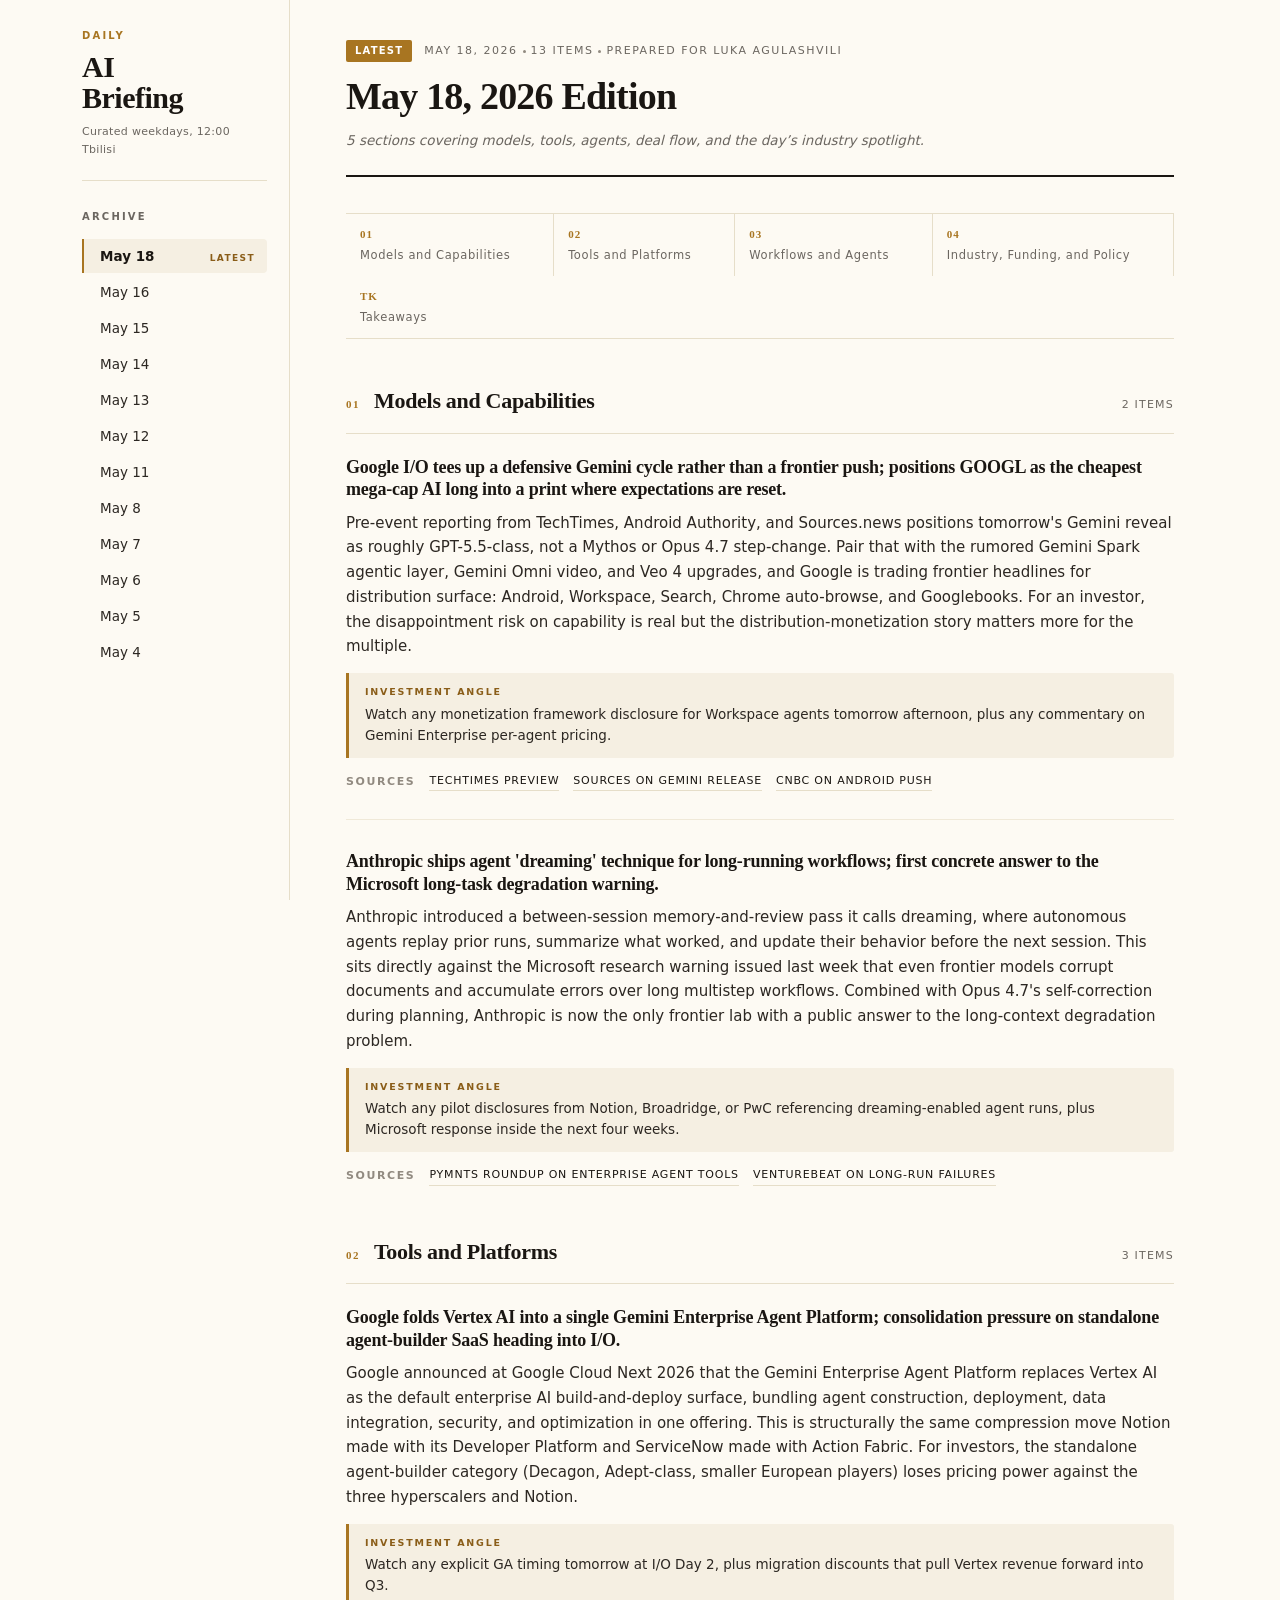
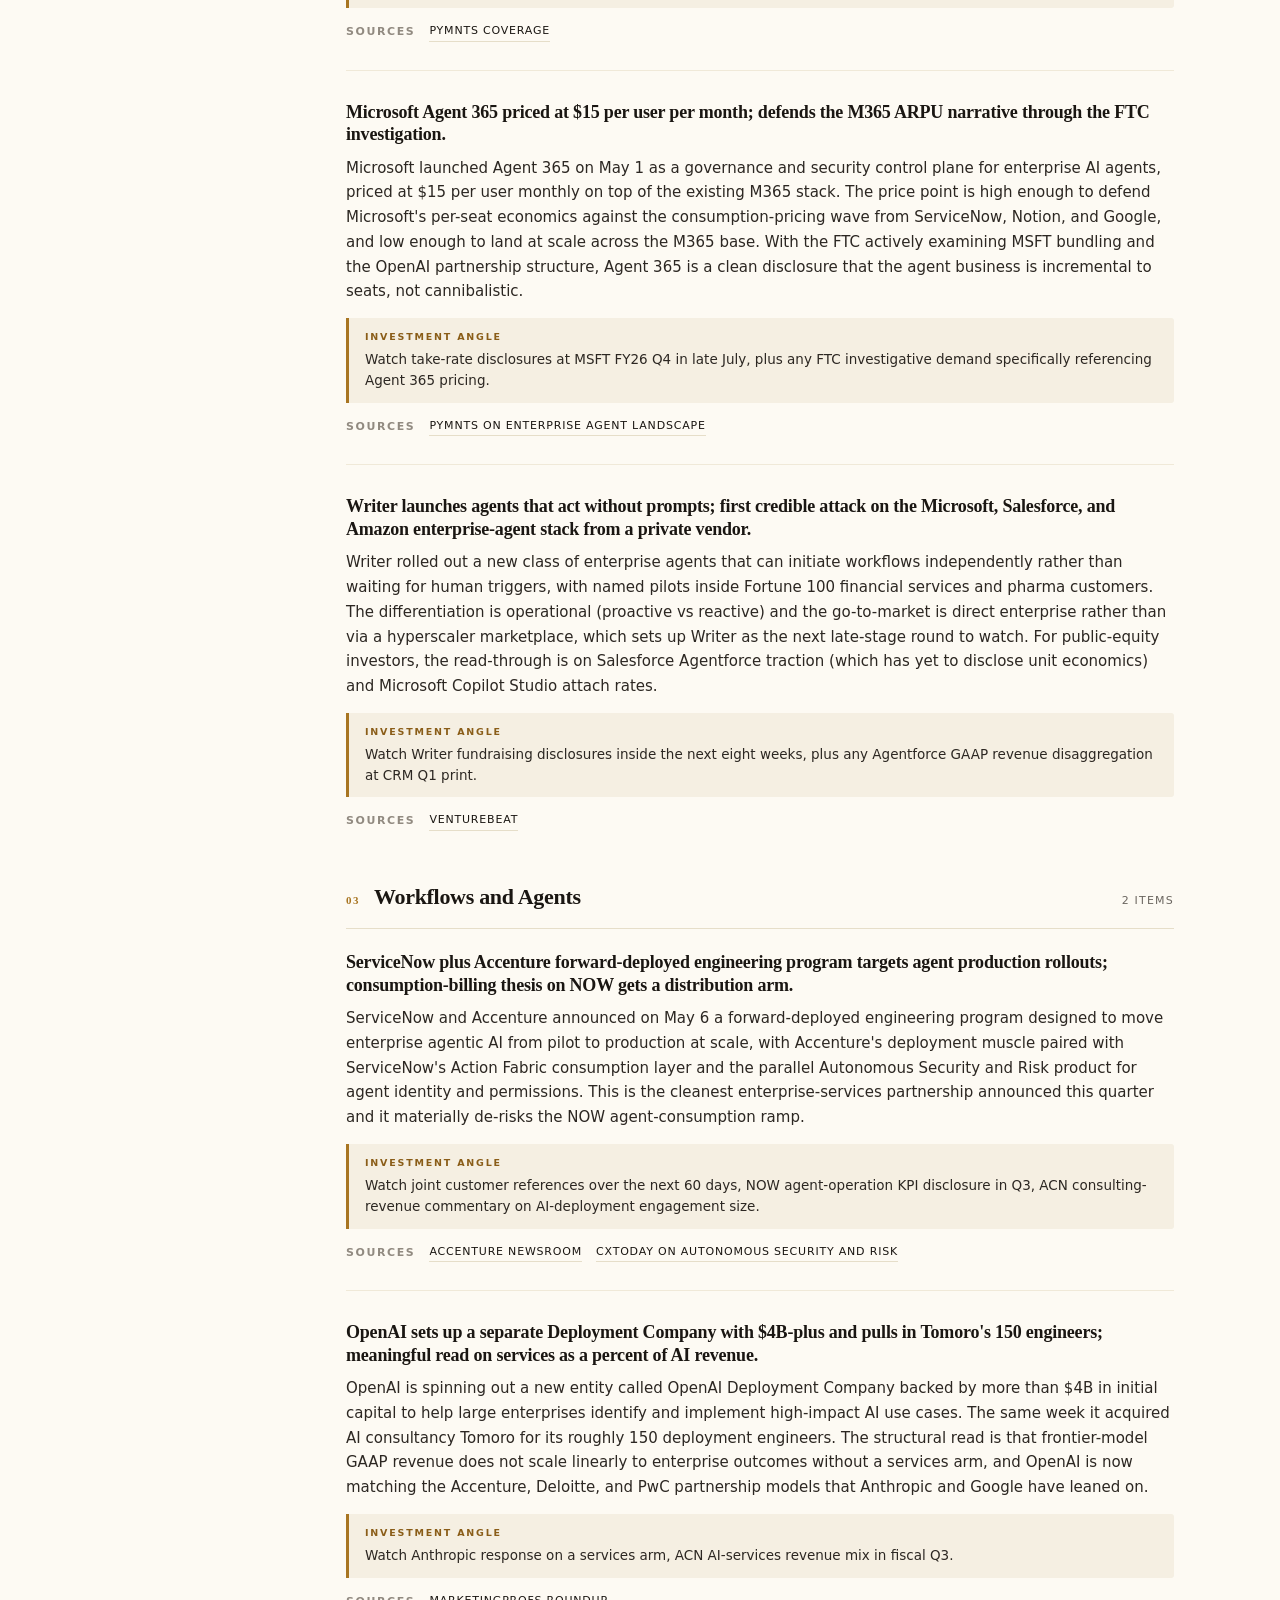
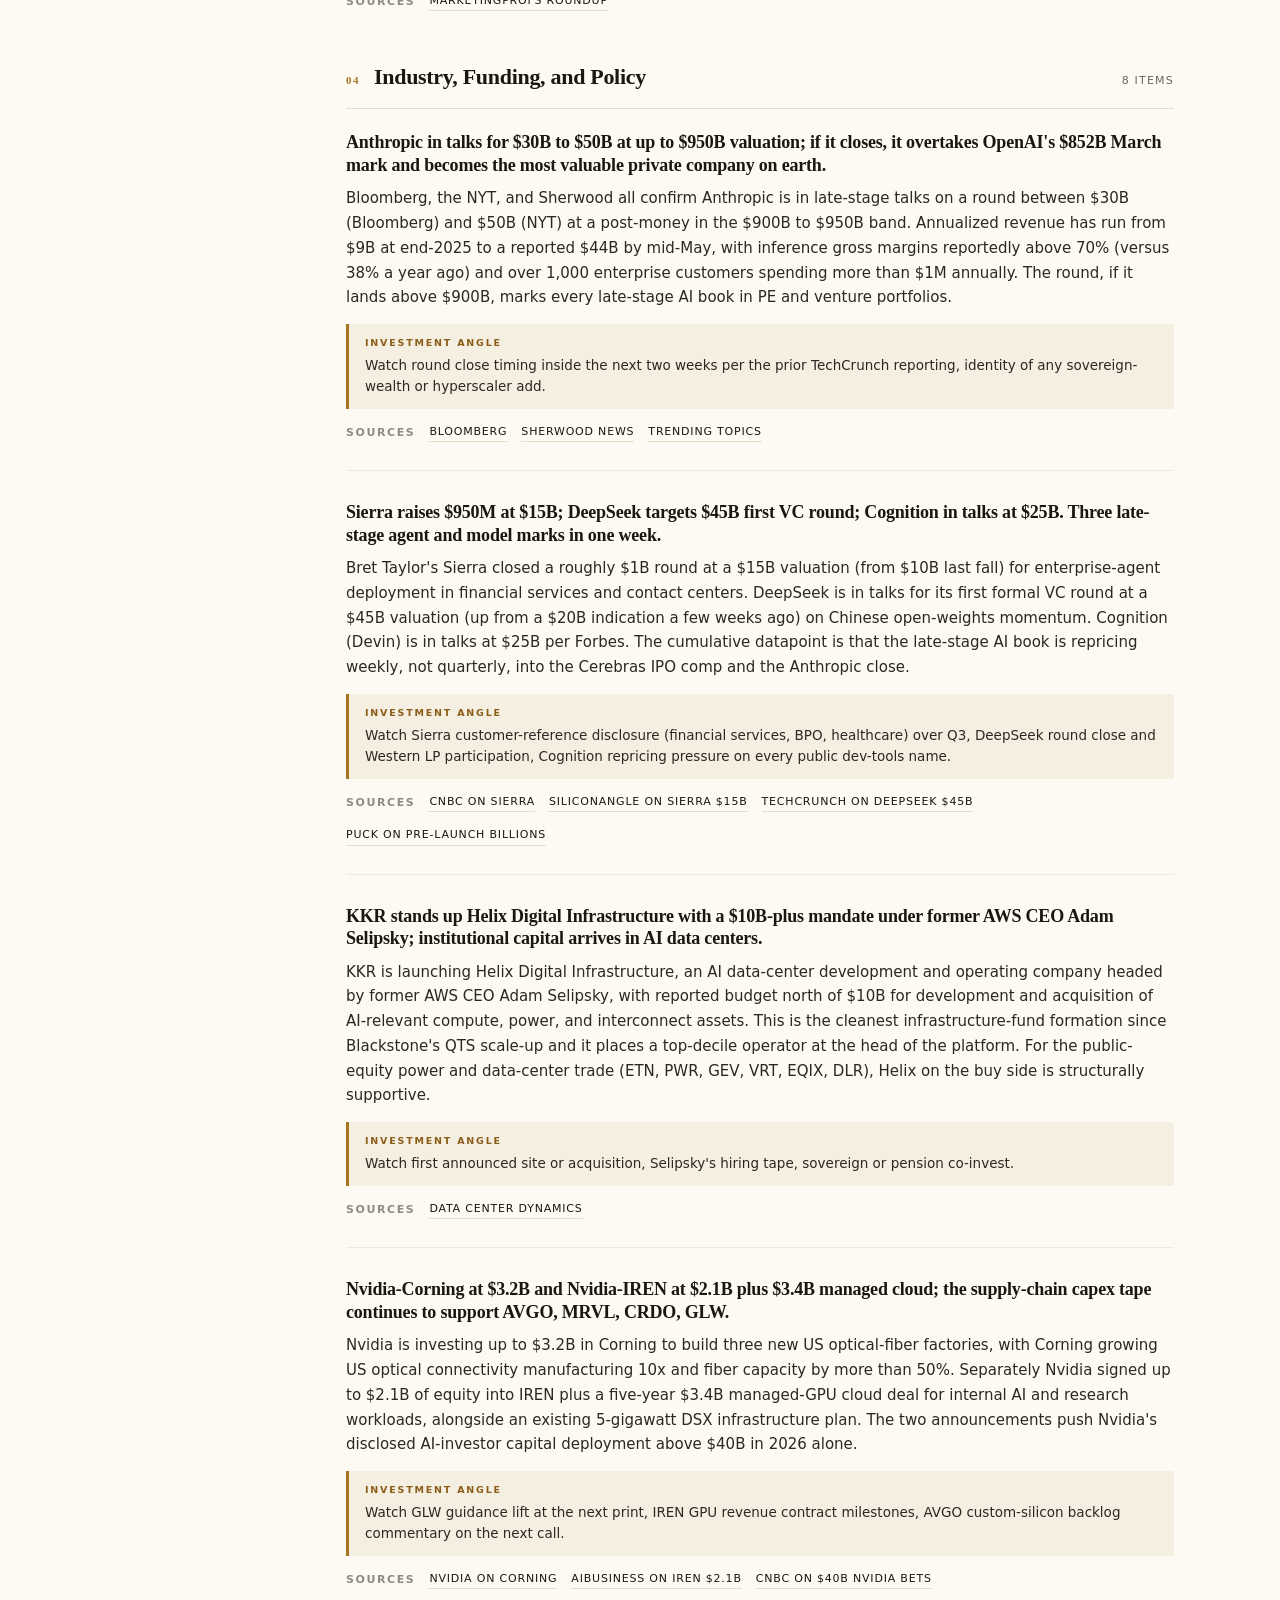
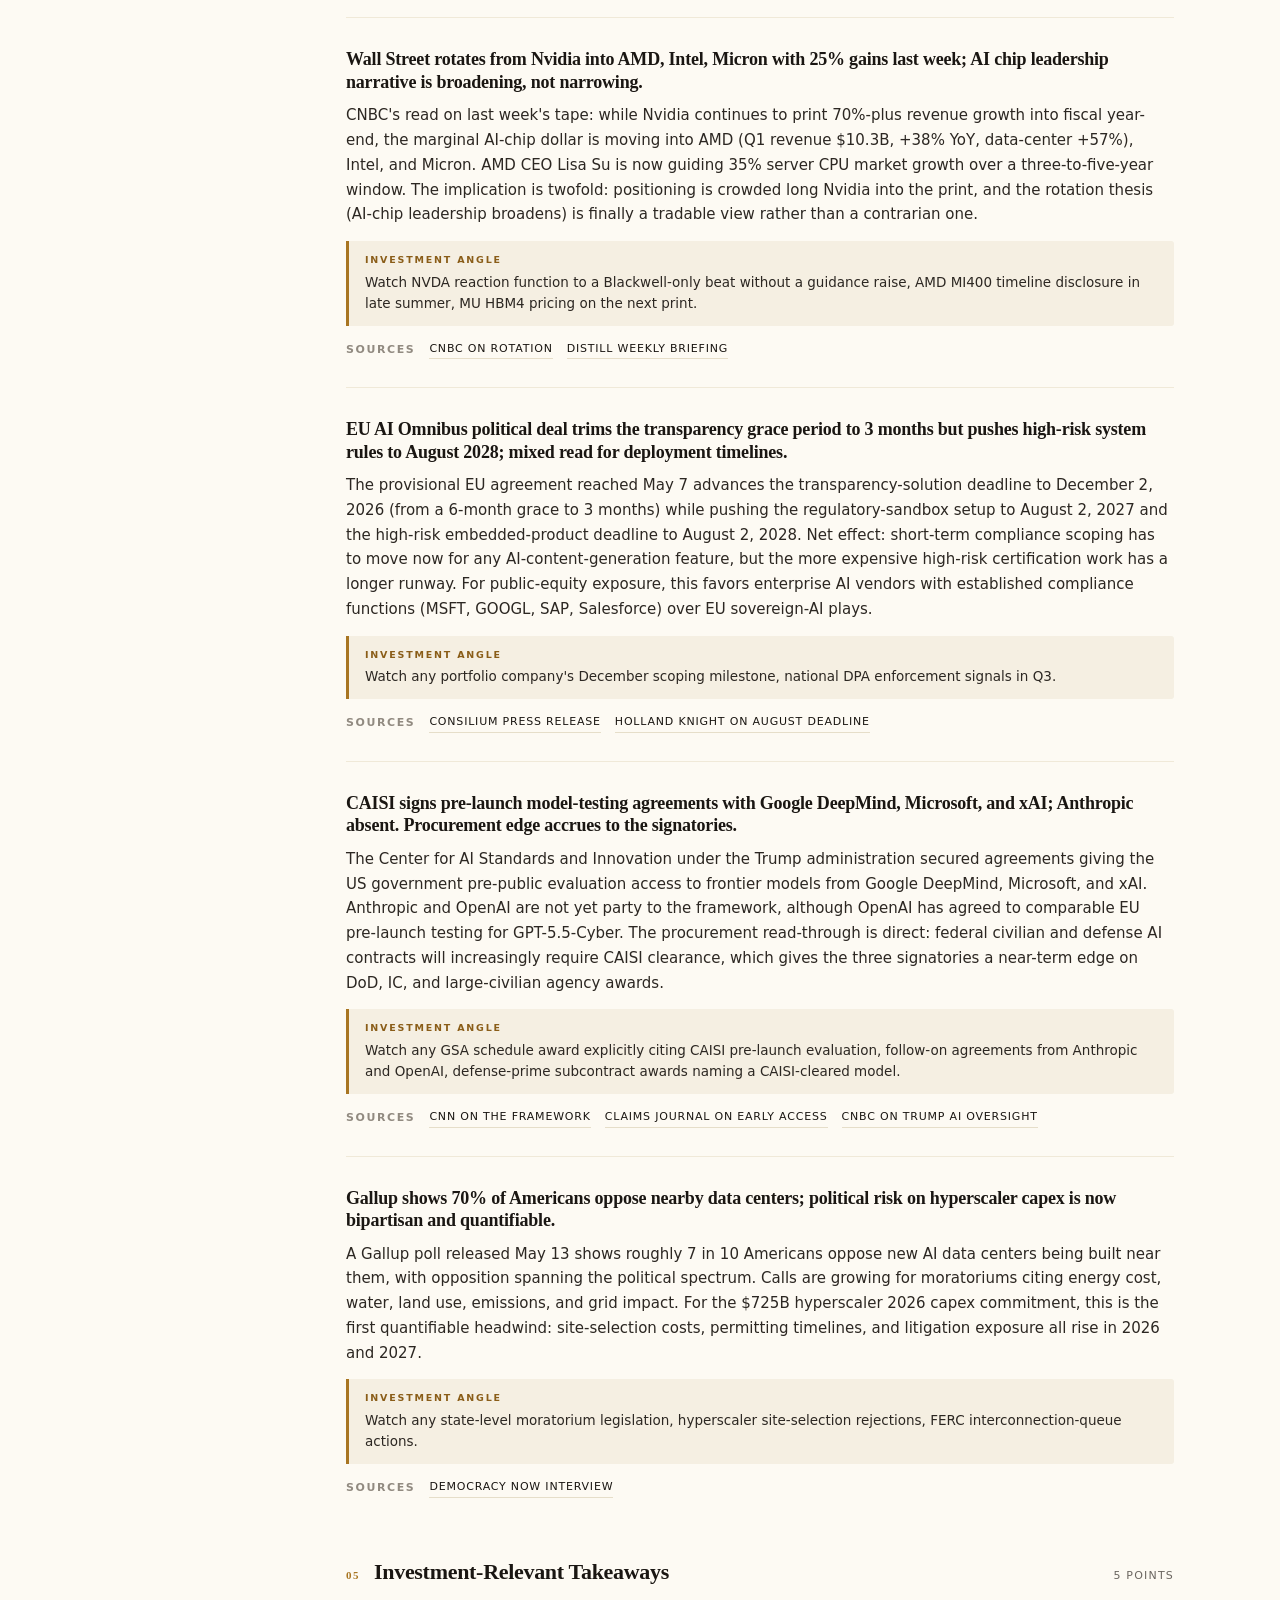
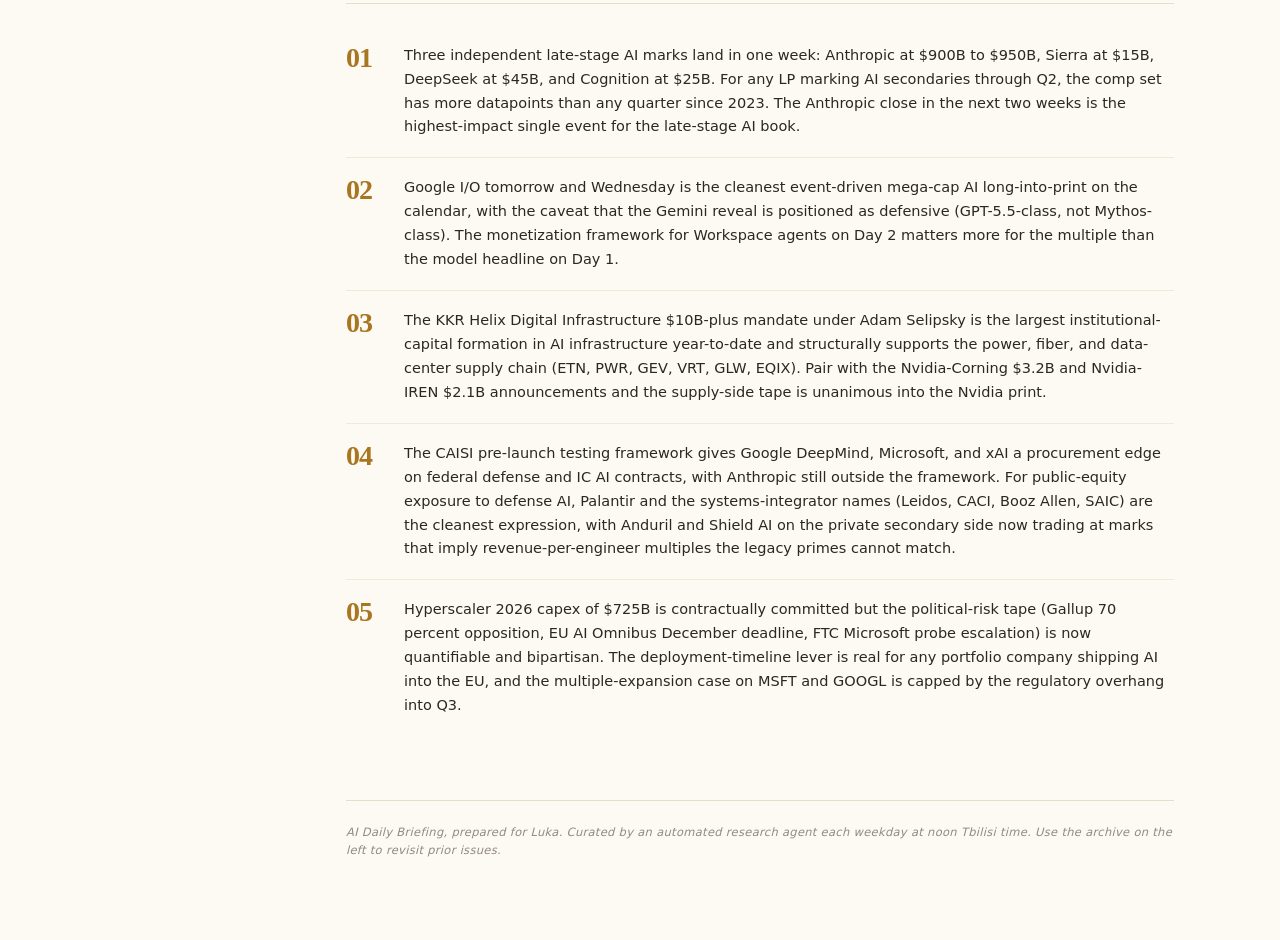
==== commit d252a215: "Daily AI briefing 2026-05-18" ====
--- a/index.html
+++ b/index.html
@@ -692,6 +692,346 @@
 // === BRIEFINGS_DATA_START ===
 // Each daily run prepends a new entry to this array. Newest first.
 const briefings = [
+  {
+    "date": "2026-05-18",
+    "display_date": "May 18, 2026",
+    "prepared_for": "Luka Agulashvili",
+    "item_count": 13,
+    "catalysts": [
+      {
+        "date": "Tue May 19, 10am PT",
+        "event": "Google I/O Day 1 keynote",
+        "watch": "New Gemini model positioning vs OpenAI Mythos/GPT-5.5, Gemini Spark agentic launch, Omni video, Android XR glasses, Googlebooks reveal",
+        "action": "GOOGL into the print, AppLovin and Trade Desk spillover if Google leans into AI-native ad surfaces, ARM read-through on XR silicon"
+      },
+      {
+        "date": "Wed May 20, AM PT",
+        "event": "Google I/O Day 2 developer keynote",
+        "watch": "Workspace AI monetization framework, third-party agent access to Workspace data, Aluminum OS roadmap, Vertex to Gemini Enterprise migration tooling",
+        "action": "Workday, Salesforce, Atlassian read-through if Google opens agent access to Workspace"
+      },
+      {
+        "date": "Wed May 20, 4pm ET",
+        "event": "Nvidia FY27 Q1 earnings call",
+        "watch": "Blackwell ramp, gross margin trajectory, FY27 capex guide, China commentary. Consensus $78.76B revenue, $1.74 EPS, DC growth ~77% YoY",
+        "action": "Above-guide plus 75%+ DC supports CRDO/AVGO/MRVL/ANET; below-guide triggers the AMD/INTC/MU rotation already in motion"
+      },
+      {
+        "date": "Thu May 21",
+        "event": "EU AI Omnibus procedural follow-up in Brussels",
+        "watch": "Confirmation of Dec 2, 2026 transparency-solution deadline, final wording on high-risk embedded products pushed to Aug 2, 2028",
+        "action": "Compliance scoping for any portfolio company shipping AI features into the EU"
+      },
+      {
+        "date": "Mon May 25 - Fri May 29",
+        "event": "Anthropic round close window per prior reporting",
+        "watch": "Final mark (rumored $900B to $950B post-money), any sovereign or hyperscaler LP additions, indications of secondary tender",
+        "action": "Cleanest comp event for any late-stage AI book carried at quarter-end"
+      }
+    ],
+    "sections": [
+      {
+        "title": "Models and Capabilities",
+        "items": [
+          {
+            "headline": "Google I/O tees up a defensive Gemini cycle rather than a frontier push; positions GOOGL as the cheapest mega-cap AI long into a print where expectations are reset.",
+            "summary": "Pre-event reporting from TechTimes, Android Authority, and Sources.news positions tomorrow's Gemini reveal as roughly GPT-5.5-class, not a Mythos or Opus 4.7 step-change. Pair that with the rumored Gemini Spark agentic layer, Gemini Omni video, and Veo 4 upgrades, and Google is trading frontier headlines for distribution surface: Android, Workspace, Search, Chrome auto-browse, and Googlebooks. For an investor, the disappointment risk on capability is real but the distribution-monetization story matters more for the multiple.",
+            "angle": "Watch any monetization framework disclosure for Workspace agents tomorrow afternoon, plus any commentary on Gemini Enterprise per-agent pricing.",
+            "sources": [
+              {
+                "title": "TechTimes preview",
+                "url": "https://www.techtimes.com/articles/316755/20260517/google-i-o-2026-keynote-opens-tuesday-new-gemini-lands-behind-mythos-gpt-55.htm"
+              },
+              {
+                "title": "Sources on Gemini release",
+                "url": "https://sources.news/p/google-about-to-release-new-gemini"
+              },
+              {
+                "title": "CNBC on Android push",
+                "url": "https://www.cnbc.com/2026/05/12/google-races-put-gemini-at-center-of-android-before-apples-ai-reboot.html"
+              }
+            ]
+          },
+          {
+            "headline": "Anthropic ships agent 'dreaming' technique for long-running workflows; first concrete answer to the Microsoft long-task degradation warning.",
+            "summary": "Anthropic introduced a between-session memory-and-review pass it calls dreaming, where autonomous agents replay prior runs, summarize what worked, and update their behavior before the next session. This sits directly against the Microsoft research warning issued last week that even frontier models corrupt documents and accumulate errors over long multistep workflows. Combined with Opus 4.7's self-correction during planning, Anthropic is now the only frontier lab with a public answer to the long-context degradation problem.",
+            "angle": "Watch any pilot disclosures from Notion, Broadridge, or PwC referencing dreaming-enabled agent runs, plus Microsoft response inside the next four weeks.",
+            "sources": [
+              {
+                "title": "PYMNTS roundup on enterprise agent tools",
+                "url": "https://www.pymnts.com/artificial-intelligence-2/2026/google-brings-all-enterprise-ai-agent-tools-under-one-roof/"
+              },
+              {
+                "title": "VentureBeat on long-run failures",
+                "url": "https://venturebeat.com/technology/writer-launches-ai-agents-that-can-act-without-prompts-taking-on-amazon-microsoft-and-salesforce"
+              }
+            ]
+          }
+        ]
+      },
+      {
+        "title": "Tools and Platforms",
+        "items": [
+          {
+            "headline": "Google folds Vertex AI into a single Gemini Enterprise Agent Platform; consolidation pressure on standalone agent-builder SaaS heading into I/O.",
+            "summary": "Google announced at Google Cloud Next 2026 that the Gemini Enterprise Agent Platform replaces Vertex AI as the default enterprise AI build-and-deploy surface, bundling agent construction, deployment, data integration, security, and optimization in one offering. This is structurally the same compression move Notion made with its Developer Platform and ServiceNow made with Action Fabric. For investors, the standalone agent-builder category (Decagon, Adept-class, smaller European players) loses pricing power against the three hyperscalers and Notion.",
+            "angle": "Watch any explicit GA timing tomorrow at I/O Day 2, plus migration discounts that pull Vertex revenue forward into Q3.",
+            "sources": [
+              {
+                "title": "PYMNTS coverage",
+                "url": "https://www.pymnts.com/artificial-intelligence-2/2026/google-brings-all-enterprise-ai-agent-tools-under-one-roof/"
+              }
+            ]
+          },
+          {
+            "headline": "Microsoft Agent 365 priced at $15 per user per month; defends the M365 ARPU narrative through the FTC investigation.",
+            "summary": "Microsoft launched Agent 365 on May 1 as a governance and security control plane for enterprise AI agents, priced at $15 per user monthly on top of the existing M365 stack. The price point is high enough to defend Microsoft's per-seat economics against the consumption-pricing wave from ServiceNow, Notion, and Google, and low enough to land at scale across the M365 base. With the FTC actively examining MSFT bundling and the OpenAI partnership structure, Agent 365 is a clean disclosure that the agent business is incremental to seats, not cannibalistic.",
+            "angle": "Watch take-rate disclosures at MSFT FY26 Q4 in late July, plus any FTC investigative demand specifically referencing Agent 365 pricing.",
+            "sources": [
+              {
+                "title": "PYMNTS on enterprise agent landscape",
+                "url": "https://www.pymnts.com/artificial-intelligence-2/2026/google-brings-all-enterprise-ai-agent-tools-under-one-roof/"
+              }
+            ]
+          },
+          {
+            "headline": "Writer launches agents that act without prompts; first credible attack on the Microsoft, Salesforce, and Amazon enterprise-agent stack from a private vendor.",
+            "summary": "Writer rolled out a new class of enterprise agents that can initiate workflows independently rather than waiting for human triggers, with named pilots inside Fortune 100 financial services and pharma customers. The differentiation is operational (proactive vs reactive) and the go-to-market is direct enterprise rather than via a hyperscaler marketplace, which sets up Writer as the next late-stage round to watch. For public-equity investors, the read-through is on Salesforce Agentforce traction (which has yet to disclose unit economics) and Microsoft Copilot Studio attach rates.",
+            "angle": "Watch Writer fundraising disclosures inside the next eight weeks, plus any Agentforce GAAP revenue disaggregation at CRM Q1 print.",
+            "sources": [
+              {
+                "title": "VentureBeat",
+                "url": "https://venturebeat.com/technology/writer-launches-ai-agents-that-can-act-without-prompts-taking-on-amazon-microsoft-and-salesforce"
+              }
+            ]
+          }
+        ]
+      },
+      {
+        "title": "Workflows and Agents",
+        "items": [
+          {
+            "headline": "ServiceNow plus Accenture forward-deployed engineering program targets agent production rollouts; consumption-billing thesis on NOW gets a distribution arm.",
+            "summary": "ServiceNow and Accenture announced on May 6 a forward-deployed engineering program designed to move enterprise agentic AI from pilot to production at scale, with Accenture's deployment muscle paired with ServiceNow's Action Fabric consumption layer and the parallel Autonomous Security and Risk product for agent identity and permissions. This is the cleanest enterprise-services partnership announced this quarter and it materially de-risks the NOW agent-consumption ramp.",
+            "angle": "Watch joint customer references over the next 60 days, NOW agent-operation KPI disclosure in Q3, ACN consulting-revenue commentary on AI-deployment engagement size.",
+            "sources": [
+              {
+                "title": "Accenture newsroom",
+                "url": "https://newsroom.accenture.com/news/2026/servicenow-and-accenture-launch-forward-deployed-engineering-program-to-scale-agentic-ai-across-the-enterprise"
+              },
+              {
+                "title": "CXToday on Autonomous Security and Risk",
+                "url": "https://www.cxtoday.com/security-privacy-compliance/servicenow-ai-agent-governance-knowledge-2026/"
+              }
+            ]
+          },
+          {
+            "headline": "OpenAI sets up a separate Deployment Company with $4B-plus and pulls in Tomoro's 150 engineers; meaningful read on services as a percent of AI revenue.",
+            "summary": "OpenAI is spinning out a new entity called OpenAI Deployment Company backed by more than $4B in initial capital to help large enterprises identify and implement high-impact AI use cases. The same week it acquired AI consultancy Tomoro for its roughly 150 deployment engineers. The structural read is that frontier-model GAAP revenue does not scale linearly to enterprise outcomes without a services arm, and OpenAI is now matching the Accenture, Deloitte, and PwC partnership models that Anthropic and Google have leaned on.",
+            "angle": "Watch Anthropic response on a services arm, ACN AI-services revenue mix in fiscal Q3.",
+            "sources": [
+              {
+                "title": "MarketingProfs roundup",
+                "url": "https://www.marketingprofs.com/opinions/2026/54655/ai-update-may-8-2026-ai-news-and-views-from-the-past-week"
+              }
+            ]
+          }
+        ]
+      },
+      {
+        "title": "Industry, Funding, and Policy",
+        "items": [
+          {
+            "headline": "Anthropic in talks for $30B to $50B at up to $950B valuation; if it closes, it overtakes OpenAI's $852B March mark and becomes the most valuable private company on earth.",
+            "summary": "Bloomberg, the NYT, and Sherwood all confirm Anthropic is in late-stage talks on a round between $30B (Bloomberg) and $50B (NYT) at a post-money in the $900B to $950B band. Annualized revenue has run from $9B at end-2025 to a reported $44B by mid-May, with inference gross margins reportedly above 70% (versus 38% a year ago) and over 1,000 enterprise customers spending more than $1M annually. The round, if it lands above $900B, marks every late-stage AI book in PE and venture portfolios.",
+            "angle": "Watch round close timing inside the next two weeks per the prior TechCrunch reporting, identity of any sovereign-wealth or hyperscaler add.",
+            "sources": [
+              {
+                "title": "Bloomberg",
+                "url": "https://www.bloomberg.com/news/articles/2026-05-12/anthropic-in-talks-to-raise-30-billion-at-900-billion-valuation"
+              },
+              {
+                "title": "Sherwood News",
+                "url": "https://sherwood.news/tech/anthropic-in-talks-for-funding-at-a-valuation-as-high-as-950-billion-which-would-make-it-bigger-than-openai/"
+              },
+              {
+                "title": "Trending Topics",
+                "url": "https://www.trendingtopics.eu/anthropic-seeks-up-to-950-billion-valuation-potentially-eclipsing-openai/"
+              }
+            ]
+          },
+          {
+            "headline": "Sierra raises $950M at $15B; DeepSeek targets $45B first VC round; Cognition in talks at $25B. Three late-stage agent and model marks in one week.",
+            "summary": "Bret Taylor's Sierra closed a roughly $1B round at a $15B valuation (from $10B last fall) for enterprise-agent deployment in financial services and contact centers. DeepSeek is in talks for its first formal VC round at a $45B valuation (up from a $20B indication a few weeks ago) on Chinese open-weights momentum. Cognition (Devin) is in talks at $25B per Forbes. The cumulative datapoint is that the late-stage AI book is repricing weekly, not quarterly, into the Cerebras IPO comp and the Anthropic close.",
+            "angle": "Watch Sierra customer-reference disclosure (financial services, BPO, healthcare) over Q3, DeepSeek round close and Western LP participation, Cognition repricing pressure on every public dev-tools name.",
+            "sources": [
+              {
+                "title": "CNBC on Sierra",
+                "url": "https://www.cnbc.com/2026/05/04/bret-taylor-sierra-fundraise-openai.html"
+              },
+              {
+                "title": "SiliconAngle on Sierra $15B",
+                "url": "https://siliconangle.com/2026/05/04/ai-agent-startup-sierra-valued-15b-new-950m-funding-round/"
+              },
+              {
+                "title": "TechCrunch on DeepSeek $45B",
+                "url": "https://techcrunch.com/2026/05/06/deepseek-could-hit-45b-valuation-from-its-first-investment-round/"
+              },
+              {
+                "title": "Puck on pre-launch billions",
+                "url": "https://puck.news/inside-the-ai-startups-worth-billions-before-launch/"
+              }
+            ]
+          },
+          {
+            "headline": "KKR stands up Helix Digital Infrastructure with a $10B-plus mandate under former AWS CEO Adam Selipsky; institutional capital arrives in AI data centers.",
+            "summary": "KKR is launching Helix Digital Infrastructure, an AI data-center development and operating company headed by former AWS CEO Adam Selipsky, with reported budget north of $10B for development and acquisition of AI-relevant compute, power, and interconnect assets. This is the cleanest infrastructure-fund formation since Blackstone's QTS scale-up and it places a top-decile operator at the head of the platform. For the public-equity power and data-center trade (ETN, PWR, GEV, VRT, EQIX, DLR), Helix on the buy side is structurally supportive.",
+            "angle": "Watch first announced site or acquisition, Selipsky's hiring tape, sovereign or pension co-invest.",
+            "sources": [
+              {
+                "title": "Data Center Dynamics",
+                "url": "https://www.datacenterdynamics.com/en/news/helix-digital-infrastructure-kkr-plans-10bn-ai-data-center-firm-headed-by-former-aws-ceo-report/"
+              }
+            ]
+          },
+          {
+            "headline": "Nvidia-Corning at $3.2B and Nvidia-IREN at $2.1B plus $3.4B managed cloud; the supply-chain capex tape continues to support AVGO, MRVL, CRDO, GLW.",
+            "summary": "Nvidia is investing up to $3.2B in Corning to build three new US optical-fiber factories, with Corning growing US optical connectivity manufacturing 10x and fiber capacity by more than 50%. Separately Nvidia signed up to $2.1B of equity into IREN plus a five-year $3.4B managed-GPU cloud deal for internal AI and research workloads, alongside an existing 5-gigawatt DSX infrastructure plan. The two announcements push Nvidia's disclosed AI-investor capital deployment above $40B in 2026 alone.",
+            "angle": "Watch GLW guidance lift at the next print, IREN GPU revenue contract milestones, AVGO custom-silicon backlog commentary on the next call.",
+            "sources": [
+              {
+                "title": "NVIDIA on Corning",
+                "url": "https://nvidianews.nvidia.com/news/nvidia-and-corning-announce-long-term-partnership-to-strengthen-us-manufacturing-for-ai-infrastructure"
+              },
+              {
+                "title": "AIBusiness on IREN $2.1B",
+                "url": "https://aibusiness.com/generative-ai/nvidia-2-1b-deal-with-data-center-provider-iren"
+              },
+              {
+                "title": "CNBC on $40B Nvidia bets",
+                "url": "https://www.cnbc.com/2026/05/09/nvidia-embraces-ai-investor-topping-40-billion-in-equity-bets-2026.html"
+              }
+            ]
+          },
+          {
+            "headline": "Wall Street rotates from Nvidia into AMD, Intel, Micron with 25% gains last week; AI chip leadership narrative is broadening, not narrowing.",
+            "summary": "CNBC's read on last week's tape: while Nvidia continues to print 70%-plus revenue growth into fiscal year-end, the marginal AI-chip dollar is moving into AMD (Q1 revenue $10.3B, +38% YoY, data-center +57%), Intel, and Micron. AMD CEO Lisa Su is now guiding 35% server CPU market growth over a three-to-five-year window. The implication is twofold: positioning is crowded long Nvidia into the print, and the rotation thesis (AI-chip leadership broadens) is finally a tradable view rather than a contrarian one.",
+            "angle": "Watch NVDA reaction function to a Blackwell-only beat without a guidance raise, AMD MI400 timeline disclosure in late summer, MU HBM4 pricing on the next print.",
+            "sources": [
+              {
+                "title": "CNBC on rotation",
+                "url": "https://www.cnbc.com/2026/05/08/wall-street-ai-chip-love-moves-from-nvidia-to-intel-amd-and-micron.html"
+              },
+              {
+                "title": "Distill weekly briefing",
+                "url": "https://www.distillintelligence.com/briefings/semiconductors-ai-chips-2026-05-08"
+              }
+            ]
+          },
+          {
+            "headline": "EU AI Omnibus political deal trims the transparency grace period to 3 months but pushes high-risk system rules to August 2028; mixed read for deployment timelines.",
+            "summary": "The provisional EU agreement reached May 7 advances the transparency-solution deadline to December 2, 2026 (from a 6-month grace to 3 months) while pushing the regulatory-sandbox setup to August 2, 2027 and the high-risk embedded-product deadline to August 2, 2028. Net effect: short-term compliance scoping has to move now for any AI-content-generation feature, but the more expensive high-risk certification work has a longer runway. For public-equity exposure, this favors enterprise AI vendors with established compliance functions (MSFT, GOOGL, SAP, Salesforce) over EU sovereign-AI plays.",
+            "angle": "Watch any portfolio company's December scoping milestone, national DPA enforcement signals in Q3.",
+            "sources": [
+              {
+                "title": "Consilium press release",
+                "url": "https://www.consilium.europa.eu/en/press/press-releases/2026/05/07/artificial-intelligence-council-and-parliament-agree-to-simplify-and-streamline-rules/"
+              },
+              {
+                "title": "Holland Knight on August deadline",
+                "url": "https://www.hklaw.com/en/insights/publications/2026/04/us-companies-face-eu-ai-acts-possible-august-2026-compliance-deadline"
+              }
+            ]
+          },
+          {
+            "headline": "CAISI signs pre-launch model-testing agreements with Google DeepMind, Microsoft, and xAI; Anthropic absent. Procurement edge accrues to the signatories.",
+            "summary": "The Center for AI Standards and Innovation under the Trump administration secured agreements giving the US government pre-public evaluation access to frontier models from Google DeepMind, Microsoft, and xAI. Anthropic and OpenAI are not yet party to the framework, although OpenAI has agreed to comparable EU pre-launch testing for GPT-5.5-Cyber. The procurement read-through is direct: federal civilian and defense AI contracts will increasingly require CAISI clearance, which gives the three signatories a near-term edge on DoD, IC, and large-civilian agency awards.",
+            "angle": "Watch any GSA schedule award explicitly citing CAISI pre-launch evaluation, follow-on agreements from Anthropic and OpenAI, defense-prime subcontract awards naming a CAISI-cleared model.",
+            "sources": [
+              {
+                "title": "CNN on the framework",
+                "url": "https://www.cnn.com/2026/05/05/tech/microsoft-google-xai-government-test-ai-models"
+              },
+              {
+                "title": "Claims Journal on early access",
+                "url": "https://www.claimsjournal.com/news/national/2026/05/05/337371.htm"
+              },
+              {
+                "title": "CNBC on Trump AI oversight",
+                "url": "https://www.cnbc.com/2026/05/05/ai-oversight-trump-google-microsoft-xai.html"
+              }
+            ]
+          },
+          {
+            "headline": "Gallup shows 70% of Americans oppose nearby data centers; political risk on hyperscaler capex is now bipartisan and quantifiable.",
+            "summary": "A Gallup poll released May 13 shows roughly 7 in 10 Americans oppose new AI data centers being built near them, with opposition spanning the political spectrum. Calls are growing for moratoriums citing energy cost, water, land use, emissions, and grid impact. For the $725B hyperscaler 2026 capex commitment, this is the first quantifiable headwind: site-selection costs, permitting timelines, and litigation exposure all rise in 2026 and 2027.",
+            "angle": "Watch any state-level moratorium legislation, hyperscaler site-selection rejections, FERC interconnection-queue actions.",
+            "sources": [
+              {
+                "title": "Democracy Now interview",
+                "url": "https://www.democracynow.org/2026/5/13/astra_taylor_ai_data_centers_backlash"
+              }
+            ]
+          }
+        ]
+      }
+    ],
+    "ai_in_practice": [
+      {
+        "sector": "Asset management",
+        "note": "BlackRock Aladdin Copilot, State Street Alpha AI, and Northern Trust's matter-routing agent are live across institutional client books for portfolio analytics, pre-trade compliance, and operational-event triage. The labor angle hits middle-office and operations staff first, with portfolio managers using agents for scenario analysis and factor decomposition. Smaller alts shops are wiring directly into Claude and Gemini Enterprise to avoid the Aladdin license. Try this with Claude: paste a portfolio holdings list plus a one-line macro scenario (rates up 100bp, dollar weaker 5%) and ask for the top five exposures by attribution and the three trades to consider."
+      },
+      {
+        "sector": "Software engineering",
+        "note": "Cursor at roughly $2B ARR, Devin at $20 plus $2.25 per agent compute unit, GitHub Copilot transitioning to consumption AI Credits on June 1, and Claude Code at the top of the terminal-agent quality stack. The flat-rate dev-tools era is ending. Try this with Claude: drop two quarters of dev-tools invoices into Claude, ask for the consumption-unit decomposition (input tokens, output tokens, tool calls, repository operations), then ask for the three highest-leverage usage controls you can ship in a week."
+      },
+      {
+        "sector": "Marketing and advertising",
+        "note": "Adobe Firefly 3, Canva Magic Studio, and Higgsfield Supercomputer are now the default generative stack for SMB and mid-market teams, with multi-model orchestration across Claude Opus 4.7, GPT-5.5 Pro, Gemini 3.1 Pro, Kling 3.0, and Seedance for video. Pure-play agencies are repricing engagement scope downward by 30 to 50 percent. Try this with Claude: hand it a one-paragraph campaign objective plus your brand guidelines and ask for a six-asset concept across three channels with measurable success criteria."
+      },
+      {
+        "sector": "Legal services",
+        "note": "Harvey, Spellbook, and Robin AI are now the default contract-review and litigation-prep tools at Am Law 50 firms, with embedded billable-hour models that compress associate time on diligence by 50 to 70 percent. Top firms are quietly remodeling associate-leverage assumptions and partner economics. Try this with Claude: paste a 20-page commercial contract plus the prior negotiated version and ask for a clause-by-clause delta, the top five negotiation levers, and a position memo against three named comparable deals."
+      },
+      {
+        "sector": "Healthcare and pharma",
+        "note": "Epic's Garden AI suite is live for clinical-note drafting and inbox triage at major health systems, Tempus and Nashville Biosciences are scaling AI-driven drug-target identification, and the Novo Nordisk-OpenAI partnership announced last week is the highest-profile integration of AI into drug discovery, clinical trials, and manufacturing operations. Try this with Claude: paste an FDA briefing document plus the most recent earnings transcript from a target pharma services name and ask for the three regulatory pathway scenarios and the financial impact of each."
+      },
+      {
+        "sector": "BPO and customer service",
+        "note": "Decagon, Sierra, and Cognigy now power inbound queues at Klarna, T-Mobile, Hims, and a growing list of Fortune 500 deployments, with deflection rates above 70 percent at the leaders. Contact-center headcount at Concentrix, Teleperformance, and the Indian listed BPOs is structurally compressing. Try this with Claude: drop the last 200 customer-service transcripts (anonymized) and ask Claude to classify them by intent, deflection feasibility, and the three highest-volume queues to automate first."
+      },
+      {
+        "sector": "Accounting and audit",
+        "note": "PwC's Anthropic alliance, Deloitte's Llama-and-Claude hybrid layer, and KPMG Clara are in audit-client pilots for journal-entry testing, control walkthroughs, and SOX evidence sampling. The Big Four are quietly modeling senior-to-junior associate ratio shifts from 1:3 toward 1:6 over 24 months. Try this with Claude: paste a 10-K plus the auditor's prior-year report and ask for the flux analysis across all line items over a 10 percent threshold, plus the three highest-risk areas to focus audit hours."
+      }
+    ],
+    "sector_spotlight": {
+      "sector": "Defense Primes and Aerospace",
+      "snapshot": "US defense primes (Lockheed Martin, Raytheon Technologies, Northrop Grumman, General Dynamics, L3Harris, Boeing Defense, plus Huntington Ingalls) plus the European set (BAE Systems, Thales, Leonardo, Rheinmetall, Saab, MBDA) collectively account for roughly $700B of annual program revenue across the US DoD's $886B FY26 topline budget and the rapidly rising European defense spend now tracking near $400B combined NATO-Europe by FY27. Cost structures are labor-heavy (engineering, manufacturing labor, and program management collectively 35 to 45 percent of program cost) with a long tail of supplier content. New-entrant defense-tech (Anduril, Shield AI, Palantir, Saronic, Hadrian) is small in absolute revenue versus the primes but is winning a growing share of the autonomy, software, and rapid-prototyping budget, with Anduril alone reportedly tracking above $1.5B in 2026 revenue against valuations that put it ahead of several legacy primes on EV-per-engineer.",
+      "current_use_cases": "First, autonomous platforms. Anduril Lattice, Shield AI's Hivemind, and Saronic's autonomous surface vessels are in active deployment for the Replicator program, with the DoD's $1B Replicator Phase II tranche now obligating to drone, ISR, and counter-UAS systems. Lockheed and Northrop have responded with internal autonomy stacks (Lockheed's Astris and Northrop's Mission Autonomy) but the procurement edge is sitting with the new entrants. Second, mission planning and command-and-control. Palantir's Maven Smart System is now the default sensor-fusion and target-development layer for US Army and INDOPACOM operations, with a $480M Army contract extended in 2025 and a growing list of allied procurements. Third, ISR and intelligence analysis. AI-enabled image and signals exploitation at NGA, NRO, and the service intelligence centers is consolidating around Palantir, Booz Allen, and Leidos with embedded model deployments. Fourth, predictive maintenance and digital twins. Raytheon, Northrop, and BAE are running AI-driven predictive maintenance on F-35, F/A-18, and Eurofighter platforms with reported 15 to 25 percent reductions in unscheduled downtime. Fifth, edge AI on weapon systems. The CAISI pre-launch testing agreements with Google DeepMind, Microsoft, and xAI announced May 5 give those three model providers a clean procurement on-ramp to deployed weapon-system AI, with Anthropic still outside the framework.",
+      "outlook_24mo": "Through mid-2028: Headcount math is the most disputed line in the sector. Primes employ roughly 1.2 million in the US alone, with engineering and program-management functions making up the largest controllable cost bucket. AI-assisted systems engineering, requirements management, and model-based engineering pilots at Lockheed and Northrop are showing 20 to 30 percent productivity gains on early programs (DARPA AIE, SDA Tranche 3, NGAD). The base case is selective augmentation, not net headcount reduction, because the primes are simultaneously absorbing record backlog (Lockheed at $176B, Northrop at $89B, RTX at $217B at last print) and the engineering supply is constrained. AI productivity flows through to gross-margin expansion of 100 to 250 basis points by mid-2028 rather than headcount cuts, with the largest beneficiaries being LMT and NOC where systems engineering is the binding constraint. New-entrant defense-tech is the structural margin pressure on the primes: Anduril's $1.5B revenue at a reported $30B-plus secondary mark implies revenue-per-engineer multiples that legacy primes cannot match without substantial capex into automation and AI tooling.",
+      "investment_implications": "First, the cleanest public-equity long is Palantir (PLTR) on Maven Smart System scale-out and the AI-platform-as-defense-substrate thesis, although the multiple (roughly 80x forward earnings at current marks) is the most stretched in the sector. Second, Northrop Grumman (NOC) for AI-augmented systems engineering on B-21, GBSD, and space-based ISR programs, at a roughly 18x forward P/E and the cleanest free-cash-flow conversion in the primes. Third, the long-Anduril private secondary thesis is now the most actively traded private-AI position in defense, with Fidelity and Coatue marks pushing the implied valuation toward $35B to $40B. Fourth, the pair-trade angle: long Anduril and Shield AI against a basket of the legacy primes (LMT, RTX) is the cleanest expression of the new-entrant displacement thesis. Fifth, defense services (LDOS, BAH, SAIC, CACI) on AI-enabled mission integration, where AI tools shift the revenue mix from staff-augmentation toward higher-margin software-and-services. Data points to watch over the next four earnings cycles: prime systems-engineering productivity disclosures, Anduril and Shield AI revenue and ARR commentary in private rounds, DoD Replicator Phase II obligation tape, NGAD downselect timing, F-35 sustainment cost trajectory.",
+      "bear_case": "The thesis breaks on three independent paths. First, defense spending compresses faster than expected: the FY27 NDAA mark-up is at risk if the Trump administration's broader fiscal-restraint posture extends into defense, in which case prime backlog growth slows and AI productivity gets reinvested into deflation rather than margin. Second, the autonomy and AI-driven platform shift takes longer than the new-entrant valuations imply: weapon-system certification, MIL-STD-882 safety integration, and field-test cycles are structurally 7 to 12 years from prototype to deployed program, which means Anduril and Shield AI revenue could grow at 30 percent rather than the 80 to 100 percent that current marks imply. Third, China and Russia field AI-enabled systems faster than the US, which would force a defense-spending spike but also reframe the bull case on the primes and compress the new-entrant displacement story.",
+      "sources": [
+        {
+          "title": "CNN on CAISI framework",
+          "url": "https://www.cnn.com/2026/05/05/tech/microsoft-google-xai-government-test-ai-models"
+        },
+        {
+          "title": "CNBC on AI oversight",
+          "url": "https://www.cnbc.com/2026/05/05/ai-oversight-trump-google-microsoft-xai.html"
+        }
+      ]
+    },
+    "takeaways": [
+      "Three independent late-stage AI marks land in one week: Anthropic at $900B to $950B, Sierra at $15B, DeepSeek at $45B, and Cognition at $25B. For any LP marking AI secondaries through Q2, the comp set has more datapoints than any quarter since 2023. The Anthropic close in the next two weeks is the highest-impact single event for the late-stage AI book.",
+      "Google I/O tomorrow and Wednesday is the cleanest event-driven mega-cap AI long-into-print on the calendar, with the caveat that the Gemini reveal is positioned as defensive (GPT-5.5-class, not Mythos-class). The monetization framework for Workspace agents on Day 2 matters more for the multiple than the model headline on Day 1.",
+      "The KKR Helix Digital Infrastructure $10B-plus mandate under Adam Selipsky is the largest institutional-capital formation in AI infrastructure year-to-date and structurally supports the power, fiber, and data-center supply chain (ETN, PWR, GEV, VRT, GLW, EQIX). Pair with the Nvidia-Corning $3.2B and Nvidia-IREN $2.1B announcements and the supply-side tape is unanimous into the Nvidia print.",
+      "The CAISI pre-launch testing framework gives Google DeepMind, Microsoft, and xAI a procurement edge on federal defense and IC AI contracts, with Anthropic still outside the framework. For public-equity exposure to defense AI, Palantir and the systems-integrator names (Leidos, CACI, Booz Allen, SAIC) are the cleanest expression, with Anduril and Shield AI on the private secondary side now trading at marks that imply revenue-per-engineer multiples the legacy primes cannot match.",
+      "Hyperscaler 2026 capex of $725B is contractually committed but the political-risk tape (Gallup 70 percent opposition, EU AI Omnibus December deadline, FTC Microsoft probe escalation) is now quantifiable and bipartisan. The deployment-timeline lever is real for any portfolio company shipping AI into the EU, and the multiple-expansion case on MSFT and GOOGL is capped by the regulatory overhang into Q3."
+    ]
+  },
   {
     "date": "2026-05-16",
     "display_date": "May 16, 2026",
